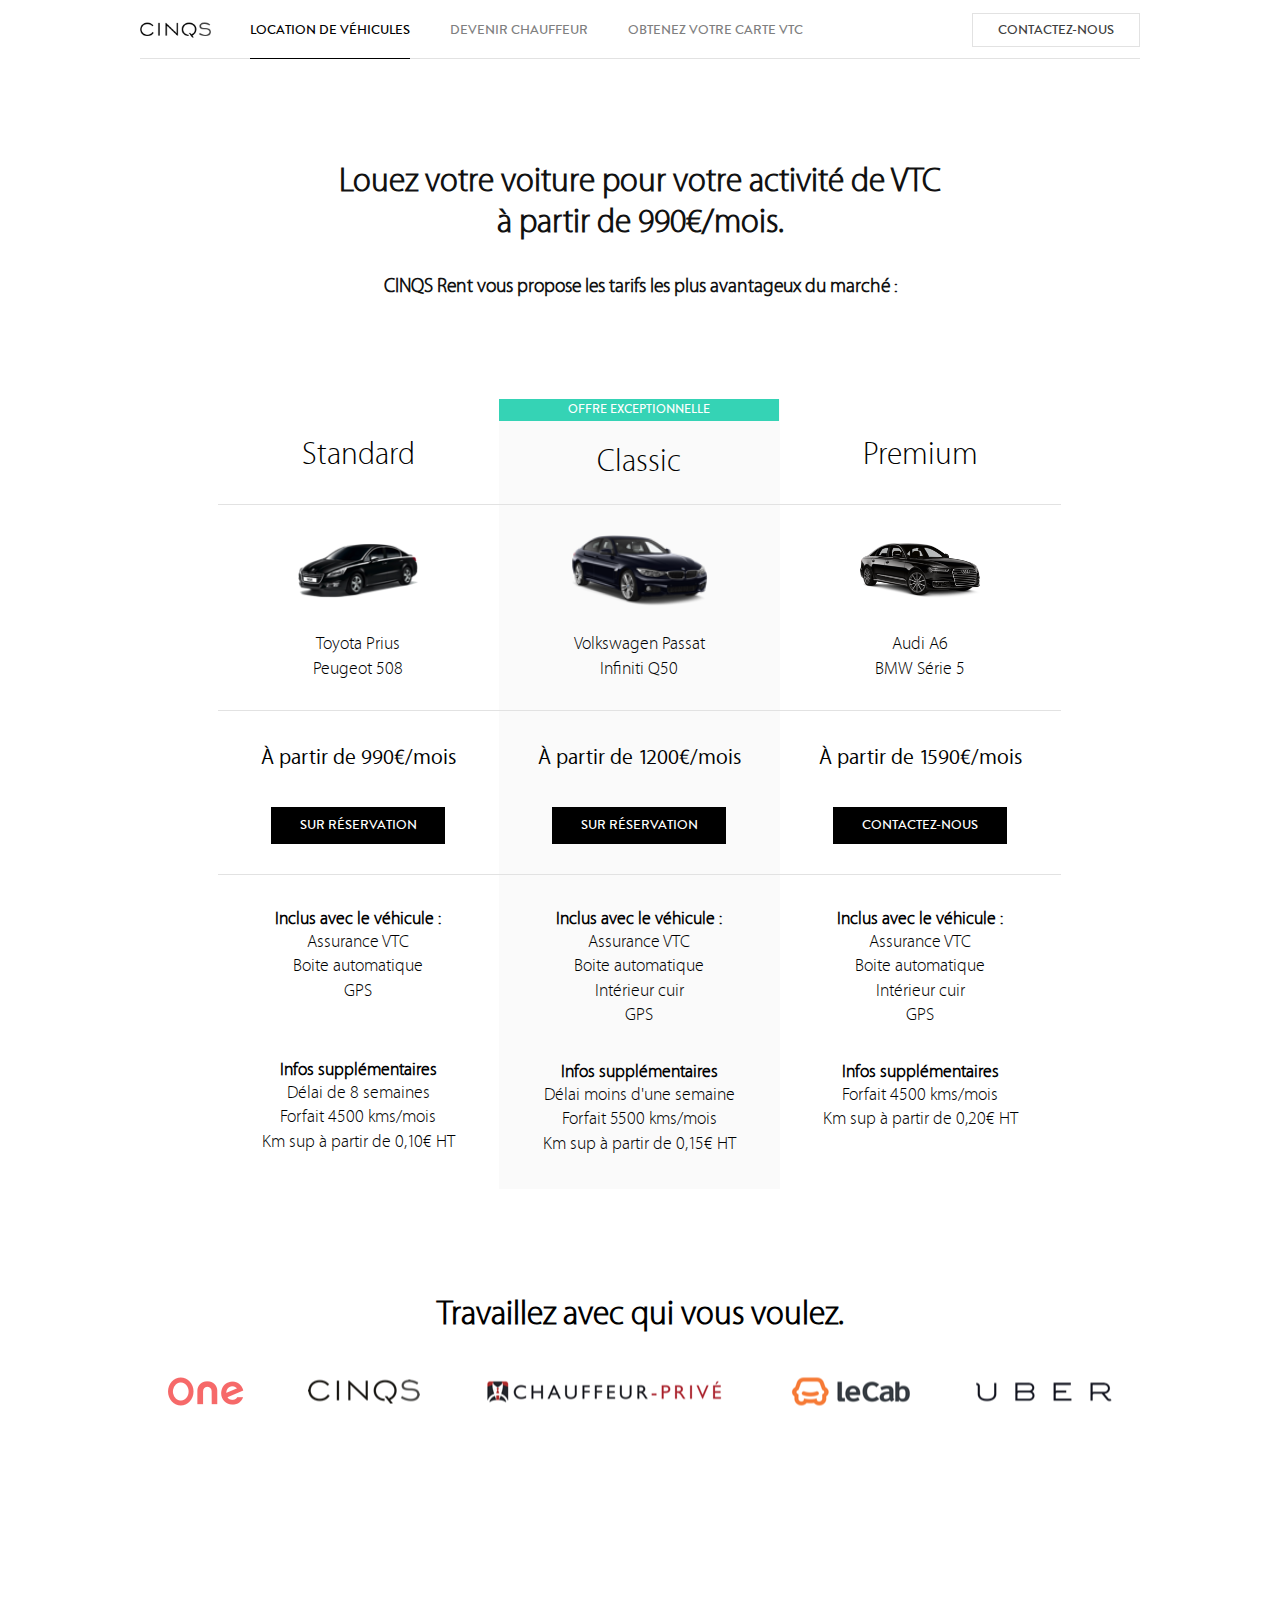
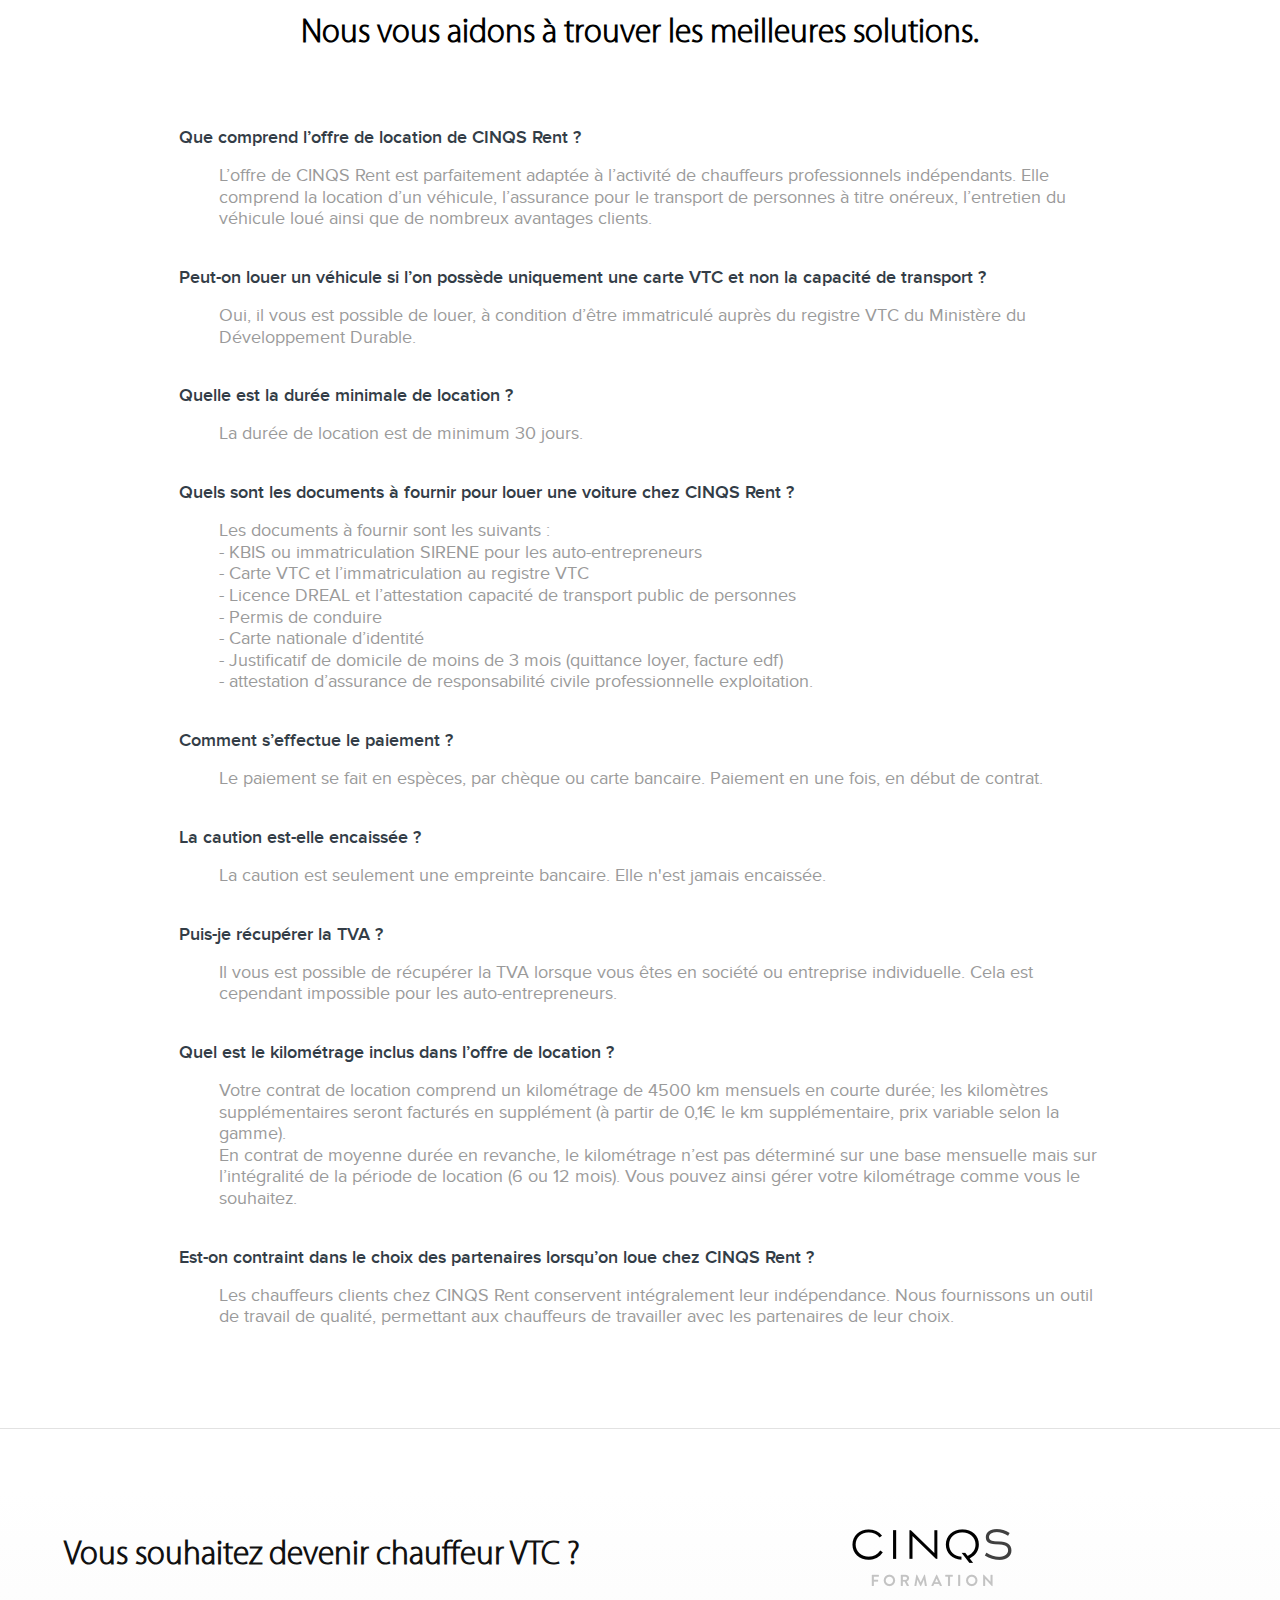
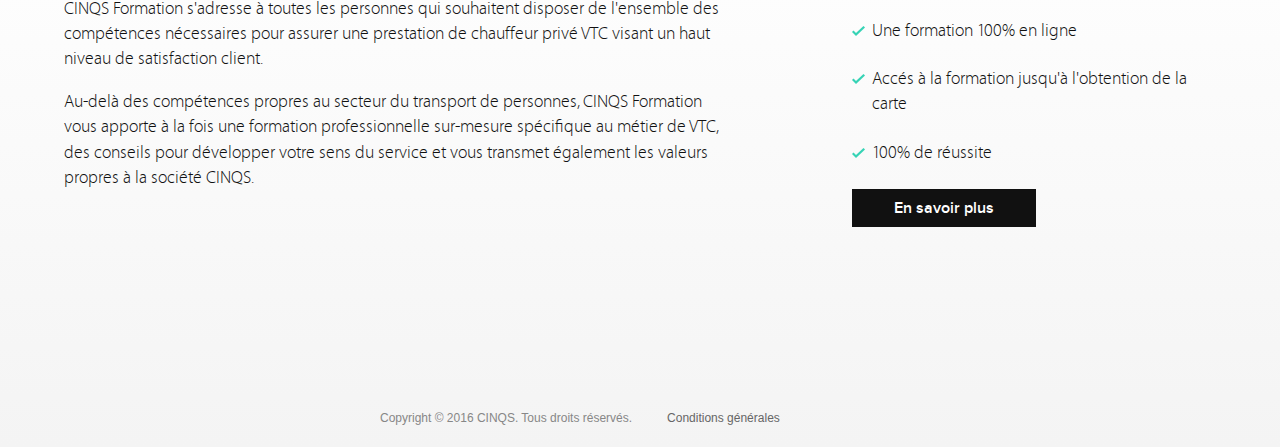
==== index.html @ f8176359 "Edit some texts" ====
<!doctype html>
<!--[if lt IE 7]> <html class="no-js lt-ie10 lt-ie9 lt-ie8 lt-ie7" lang="en"> <![endif]-->
<!--[if IE 7]> <html class="no-js lt-ie10 lt-ie9 lt-ie8" lang="en"> <![endif]-->
<!--[if IE 8]> <html class="no-js lt-ie10 lt-ie9" lang="en"> <![endif]-->
<!--[if IE 9]><html class="no-js lt-ie10" lang="en"><![endif]-->
<!--[if gt IE 8]><!-->
<html class="no-js" lang="en">
<!--<![endif]-->
    <head>
        <meta charset="utf-8">
        <title>CINQS Rent - Location de voitures VTC à Paris</title>
        <meta name="description" content="">
        <link rel="author" href="humans.txt" />
        <meta http-equiv="X-UA-Compatible" content="IE=edge,chrome=1">
        <meta name="viewport" content="user-scalable=no, initial-scale = 1, minimum-scale = 1, maximum-scale = 1, width=device-width">

        <meta name="apple-mobile-web-app-capable" content="yes" />
        <link href="favicon.png" rel="icon" type="image/png" />

        <!-- Place favicon.ico and apple-touch-icon.png in the root directory -->
        <link rel="apple-touch-icon" href="apple-touch-icon.png">

        <!-- Open Graph data -->
        <meta property="og:site_name" content="CINQS Rent">
        <meta property="og:title" content="Louez votre voiture pour votre activité de VTC à partir de 990€/mois." />
        <meta property="og:description" content="CINQS Rent propose une formule aux chauffeurs VTC et leurs partenaires en louant des voitures pour l’activité professionnelle de chauffeurs indépendants." />
        <meta property="og:url" content="http://rent.cinq-s.com" />
        <meta property="og:type" content="website" />
        <meta property="og:image" content="https://storage.googleapis.com/cinqs-storage-email/facebook-rent990.png" />
        <meta property="og:locale" content="fr_FR">

        <meta name="twitter:card" content="summary_large_image">
        <meta name="twitter:site" content="@">
        <meta name="twitter:title" content="">
        <meta name="twitter:description" content="">
        <meta name="twitter:image:src" content="images/share.jpg">

        <!-- <link rel="stylesheet" href="/styles/plugin/selectordie.css"> -->
        <link rel="stylesheet" href="styles/main.css">


        <!--[if lt IE 9]><script src="//html5shim.googlecode.com/svn/trunk/html5.js"></script><![endif]-->

    </head>
    <body class="driver">
        <!--[if lt IE 9]>
        <div id="browsehappy">
            <p>You are using an <strong>outdated</strong> browser. Please <a href="http://browsehappy.com/"><span>upgrade your browser</span></a> to improve your experience.</p>
        </div>
        <![endif]-->

        <!--<section id="orientation">
            <p>This website is optimized for a landscape orientation, please turn your device.</p>
        </section> -->
        <header class="driver-header business-header rent">
            <div class="wrapper">
                <ul class="menu-left">
                    <li>
                        <a href="https://cinq-s.com" class="logo">
                            <img src="images/logo-cinqs.png" alt="">
                        </a>
                        <!-- <div class="dropdown-logo">
                            <div class="dropdown-logo-inner">
                                <div class="bloc valign"></div>
                            </div>
                        </div> -->
                    </li>
                    <li><a href="#" class="active">Location de véhicules</a></li>
                    <li><a href="http://chauffeur.cinq-s.com/">Devenir chauffeur</a></li>
                    <li><a href="http://examen-vtc.online">Obtenez votre carte VTC</a></li>
                </ul>

                <ul class="menu-right">
                    <li><a class="typeform-share btn-menu" href="https://cinqs.typeform.com/to/a3pFJz" data-mode="2" target="_blank">CONTACTEZ-NOUS</a></li>
                </ul>
            </div>
        </header>


        <div class="page-bottom-rent">
            <div class="bottom-top wrapper">
                <div class="content-top">
                    <div class="title">
                        <h1>Louez votre voiture pour votre activité de VTC<br/>à partir de 990€/mois.</h1>
                        <h4>CINQS Rent vous propose les tarifs les plus avantageux du marché : </h4>
                    </div>
                </div>
                <div class="gamme-voiture row">
                    <div class="gamme green">
                        <div class="inner-gamme">
                            <div class="type">
                                <p class="valign">Standard</p>
                            </div>
                            <div class="voiture">
                                <div class="voiture-img">
                                    <img src="images/green.png" alt="" class="valign green">
                                </div>
                                <p>Toyota Prius<br/>Peugeot 508</p>
                            </div>
                            <div class="reservation">
                                <p>À partir de 990€/mois</p>
                                <a class="typeform-share btn-book" href="https://cinqs.typeform.com/to/a3pFJz" data-mode="2" target="_blank">SUR RÉSERVATION</a>
                            </div>
                            <div class="infos">
                                <p>Inclus avec le véhicule :</p>
                                <span>Assurance VTC<br/>
                                Boite automatique<br/>
                                GPS</span>
                                <br/><br/>
                                <p>Infos supplémentaires</p>
                                <span>Délai de 8 semaines<br/>
                                Forfait 4500 kms/mois<br/>
                                Km sup à partir de 0,10€ HT</span>
                            </div>
                        </div>
                    </div>
                    <div class="gamme standard active">
                        <div class="inner-gamme">
                            <div class="type">
                              <a class="typeform-share btn-stock" href="https://cinqs.typeform.com/to/a3pFJz" data-mode="2">Offre exceptionnelle</a>
                              <p class="valign">Classic</p>
                            </div>
                            <div class="voiture">
                                <div class="voiture-img">
                                    <img src="images/standard.png" alt="" class="valign standard">
                                </div>
                                <p>Volkswagen Passat<br/>Infiniti Q50</p>
                            </div>
                            <div class="reservation">
                                <p>À partir de 1200€/mois</p>
                                <a class="typeform-share btn-book" href="https://cinqs.typeform.com/to/a3pFJz" data-mode="2" target="_blank">SUR RÉSERVATION</a>
                            </div>
                            <div class="infos">
                                <p>Inclus avec le véhicule :</p>
                                <span>Assurance VTC<br/>
                                Boite automatique<br/>
                                Intérieur cuir<br/>
                                GPS</span>
                                <p>Infos supplémentaires</p>
                                <span>Délai moins d'une semaine<br/>
                                Forfait 5500 kms/mois<br/>
                                Km sup à partir de 0,15€ HT</span>
                            </div>
                        </div>
                    </div>
                    <div class="gamme premium">
                        <div class="inner-gamme">
                            <div class="type">
                                <p class="valign">Premium</p>
                            </div>
                            <div class="voiture">
                                <div class="voiture-img">
                                    <img src="images/premium.png" alt="" class="valign premium">
                                </div>
                                <p>Audi A6<br/>BMW Série 5</p>
                            </div>
                            <div class="reservation">
                                <p>À partir de 1590€/mois</p>
                                <a class="typeform-share btn-book" href="https://cinqs.typeform.com/to/a3pFJz" data-mode="2" target="_blank">CONTACTEZ-NOUS</a>
                            </div>
                            <div class="infos">
                                <p>Inclus avec le véhicule :</p>
                                <span>Assurance VTC<br/>
                                Boite automatique<br/>
                                Intérieur cuir<br/>
                                GPS</span>
                                <p>Infos supplémentaires</p>
                                <span>Forfait 4500 kms/mois<br/>
                                Km sup à partir de 0,20€ HT</span>
                            </div>
                        </div>
                    </div>
                </div>
            </div>

            <div class="driver-bottom rent">
              <div class="wrapper">
                <h3>Travaillez avec qui vous voulez.</h3>
                <center>
                  <a href="https://one.cinq-s.com" ><img style="margin: 40px 30px 0 30px;" src="images/logo-one.png" alt="" class="valign standard"></a>
                  <a href="https://cinq-s.com" ><img style="margin: 40px 30px 0 30px;" src="images/logo-cinqs-partners.png" alt="" class="valign standard"></a>
                  <a href="http://www.chauffeur-prive.com" ><img style="margin: 40px 30px 0 30px;" src="images/logo-chauffeur-prive.png" alt="" class="valign standard"></a>
                  <a href="https://www.lecab.fr" ><img style="margin: 40px 30px 0 30px;" src="images/logo-lecab.png" alt="" class="valign standard"></a>
                  <a href="https://www.uber.com" ><img style="margin: 40px 30px 0 30px;" src="images/logo-uber.png" alt="" class="valign standard"></a>
                </center>
              </div>
            </div>

            <div class="driver-bottom rent">
                <div class="wrapper">
                    <h3>Nous vous aidons à trouver les meilleures solutions.</h3>

                    <div class="text-wrapper">
                        <p>Que comprend l’offre de location de CINQS Rent ?</p>
                        <span>L’offre de CINQS Rent est parfaitement adaptée à l’activité de chauffeurs professionnels indépendants. Elle comprend la location d’un véhicule, l’assurance pour le transport de personnes à titre onéreux, l’entretien du véhicule loué ainsi que de nombreux avantages clients.</span>
                    </div>

                    <div class="text-wrapper">
                        <p>Peut-on louer un véhicule si l’on possède uniquement une carte VTC et non la capacité de transport ?</p>
                        <span>Oui, il vous est possible de louer, à condition d’être immatriculé auprès du registre VTC du Ministère du Développement Durable.</span>
                    </div>

                    <div class="text-wrapper">
                        <p>Quelle est la durée minimale de location ?</p>
                        <span>La durée de location est de minimum 30 jours.</span>
                    </div>

                    <div class="text-wrapper">
                        <p>Quels sont les documents à fournir pour louer une voiture chez CINQS Rent ?</p>
                        <span>Les documents à fournir sont les suivants :<br/>
                        - KBIS ou immatriculation SIRENE pour les auto-entrepreneurs<br/>
                        - Carte VTC et l’immatriculation au registre VTC<br/>
                        - Licence DREAL et l’attestation capacité de transport public de personnes<br/>
                        - Permis de conduire<br/>
                        - Carte nationale d’identité<br/>
                        - Justificatif de domicile de moins de 3 mois (quittance loyer, facture edf)<br/>
                        - attestation d’assurance de responsabilité civile professionnelle exploitation.</span>
                    </div>

                    <div class="text-wrapper">
                        <p>Comment s’effectue le paiement ?</p>
                        <span>Le paiement se fait en espèces, par chèque ou carte bancaire. Paiement en une fois, en début de contrat.</span>
                    </div>

                    <div class="text-wrapper">
                        <p>La caution est-elle encaissée ?</p>
                        <span>La caution est seulement une empreinte bancaire. Elle n'est jamais encaissée.</span>
                    </div>

                    <div class="text-wrapper">
                        <p>Puis-je récupérer la TVA ?</p>
                        <span>Il vous est possible de récupérer la TVA lorsque vous êtes en société ou entreprise individuelle. Cela est cependant impossible pour les auto-entrepreneurs.</span>
                    </div>

                    <div class="text-wrapper">
                        <p>Quel est le kilométrage inclus dans l’offre de location ?</p>
                        <span>Votre contrat de location comprend un kilométrage de 4500 km mensuels en courte durée; les kilomètres supplémentaires seront facturés en supplément (à partir de 0,1€ le km supplémentaire, prix variable selon la gamme).<br/>
                        En contrat de moyenne durée en revanche, le kilométrage n’est pas déterminé sur une base mensuelle mais sur l’intégralité de la période de location (6 ou 12 mois). Vous pouvez ainsi gérer votre kilométrage comme vous le souhaitez.</span>
                    </div>

                    <div class="text-wrapper">
                        <p>Est-on contraint dans le choix des partenaires lorsqu’on loue chez CINQS Rent ?</p>
                        <span>Les chauffeurs clients chez CINQS Rent conservent intégralement leur indépendance. Nous fournissons un outil de travail de qualité, permettant aux chauffeurs de travailler avec les partenaires de leur choix.</span>
                    </div>

                </div>
            </div>
        </div>

        <footer class="footer-plans">
            <div class="wrapper">
                <div class="row">
                    <div class="inner col-7 col-md-7 col-xs-12">
                        <h3>Vous souhaitez devenir chauffeur VTC ?</h3>
                        <p>CINQS Formation s'adresse à toutes les personnes qui souhaitent disposer de l'ensemble des compétences nécessaires pour assurer une prestation de chauffeur privé VTC visant un haut niveau de satisfaction client.</p>
                        <p>Au-delà des compétences propres au secteur du transport de personnes, CINQS Formation vous apporte à la fois une formation professionnelle sur-mesure spécifique au métier de VTC, des conseils pour développer votre sens du service et vous transmet également les valeurs propres à la société CINQS.</p>
                    </div>
                    <div class="inner col-4 col-md-4 col-xs-12">
                        <img src="images/logo-cinqs-formation.png" alt="">
                        <ul class="aexid">
                            <li><p>Une formation 100% en ligne</p></li>
                            <li><p>Accés à la formation jusqu'à l'obtention de la carte</p></li>
                            <li><p>100% de réussite</p></li>
                        </ul>
                        <a href="http://bit.ly/cqsformation-web" target="_blank" class="btn black-light">En savoir plus</a>
                    </div>
                </div>
            </div>

            <ul class="footer-big">
                <li><span>Copyright © 2016 CINQS. Tous droits réservés.</span></li>
                <li><a href="cgv.html">Conditions générales</a></li>
            </ul>

            <ul class="footer-mobile">
                <li><span>© 2015 CINQS</span></li>
                <li><a href="cgv.html">Conditions générales</a></li>
            </ul>
        </footer>

        <script>(function(){var qs,js,q,s,d=document,gi=d.getElementById,ce=d.createElement,gt=d.getElementsByTagName,id='typef_orm',b='https://s3-eu-west-1.amazonaws.com/share.typeform.com/';if(!gi.call(d,id)){js=ce.call(d,'script');js.id=id;js.src=b+'share.js';q=gt.call(d,'script')[0];q.parentNode.insertBefore(js,q)}id=id+'_';if(!gi.call(d,id)){qs=ce.call(d,'link');qs.rel='stylesheet';qs.id=id;qs.href=b+'share-button.css';s=gt.call(d,'head')[0];s.appendChild(qs,s)}})()</script>

        <script>
            (function(b,o,i,l,e,r){b.GoogleAnalyticsObject=l;b[l]||(b[l]=
            function(){(b[l].q=b[l].q||[]).push(arguments)});b[l].l=+new Date;
            e=o.createElement(i);r=o.getElementsByTagName(i)[0];
            e.src='//www.google-analytics.com/analytics.js';
            r.parentNode.insertBefore(e,r)}(window,document,'script','ga'));
            ga('create','UA-XXXXX-X');ga('send','pageview');
        </script>

        <script src="scripts/bundle.js"></script>

    </body>
</html>
---- styles/main.css ----
@font-face {
  font-family: 'proxima_nova_ltsemibold';
  src: url("../fonts/proxima-nova-semibold-webfont.eot");
  src: url("../fonts/proxima-nova-semibold-webfont.eot?#iefix") format("embedded-opentype"), url("../fonts/proxima-nova-semibold-webfont.woff2") format("woff2"), url("../fonts/proxima-nova-semibold-webfont.woff") format("woff"), url("../fonts/proxima-nova-semibold-webfont.ttf") format("truetype"), url("../fonts/proxima-nova-semibold-webfont.svg#proxima_nova_ltsemibold") format("svg");
  font-weight: normal;
  font-style: normal
}

@font-face {
  font-family: 'proxima_nova_rgregular';
  src: url("../fonts/proxima-nova-regular-webfont.eot");
  src: url("../fonts/proxima-nova-regular-webfont.eot?#iefix") format("embedded-opentype"), url("../fonts/proxima-nova-regular-webfont.woff2") format("woff2"), url("../fonts/proxima-nova-regular-webfont.woff") format("woff"), url("../fonts/proxima-nova-regular-webfont.ttf") format("truetype"), url("../fonts/proxima-nova-regular-webfont.svg#proxima_nova_rgregular") format("svg");
  font-weight: normal;
  font-style: normal
}

@font-face {
  font-family: 'proxima_nova_rgbold';
  src: url("../fonts/proxima-nova-bold-webfont.eot");
  src: url("../fonts/proxima-nova-bold-webfont.eot?#iefix") format("embedded-opentype"), url("../fonts/proxima-nova-bold-webfont.woff2") format("woff2"), url("../fonts/proxima-nova-bold-webfont.woff") format("woff"), url("../fonts/proxima-nova-bold-webfont.ttf") format("truetype"), url("../fonts/proxima-nova-bold-webfont.svg#proxima_nova_rgbold") format("svg");
  font-weight: normal;
  font-style: normal
}

@font-face {
  font-family: 'proxima_nova_ltlight';
  src: url("../fonts/proxima-nova-light-webfont.eot");
  src: url("../fonts/proxima-nova-light-webfont.eot?#iefix") format("embedded-opentype"), url("../fonts/proxima-nova-light-webfont.woff2") format("woff2"), url("../fonts/proxima-nova-light-webfont.woff") format("woff"), url("../fonts/proxima-nova-light-webfont.ttf") format("truetype"), url("../fonts/proxima-nova-light-webfont.svg#proxima_nova_ltlight") format("svg");
  font-weight: normal;
  font-style: normal
}

@font-face {
  font-family: 'brandon_grotesquebold';
  src: url("../fonts/brandon_bld-webfont.eot");
  src: url("../fonts/brandon_bld-webfont.eot?#iefix") format("embedded-opentype"), url("../fonts/brandon_bld-webfont.woff2") format("woff2"), url("../fonts/brandon_bld-webfont.woff") format("woff"), url("../fonts/brandon_bld-webfont.ttf") format("truetype"), url("../fonts/brandon_bld-webfont.svg#brandon_grotesquebold") format("svg");
  font-weight: normal;
  font-style: normal
}

@font-face {
  font-family: 'brandon_grotesquelight';
  src: url("../fonts/brandon_light-webfont.eot");
  src: url("../fonts/brandon_light-webfont.eot?#iefix") format("embedded-opentype"), url("../fonts/brandon_light-webfont.woff2") format("woff2"), url("../fonts/brandon_light-webfont.woff") format("woff"), url("../fonts/brandon_light-webfont.ttf") format("truetype"), url("../fonts/brandon_light-webfont.svg#brandon_grotesquelight") format("svg");
  font-weight: normal;
  font-style: normal
}

@font-face {
  font-family: 'brandon_grotesquemedium';
  src: url("../fonts/brandon_med-webfont.eot");
  src: url("../fonts/brandon_med-webfont.eot?#iefix") format("embedded-opentype"), url("../fonts/brandon_med-webfont.woff2") format("woff2"), url("../fonts/brandon_med-webfont.woff") format("woff"), url("../fonts/brandon_med-webfont.ttf") format("truetype"), url("../fonts/brandon_med-webfont.svg#brandon_grotesquemedium") format("svg");
  font-weight: normal;
  font-style: normal
}

@font-face {
  font-family: 'brandon_grotesque_regularRg';
  src: url("../fonts/brandon_reg-webfont.eot");
  src: url("../fonts/brandon_reg-webfont.eot?#iefix") format("embedded-opentype"), url("../fonts/brandon_reg-webfont.woff2") format("woff2"), url("../fonts/brandon_reg-webfont.woff") format("woff"), url("../fonts/brandon_reg-webfont.ttf") format("truetype"), url("../fonts/brandon_reg-webfont.svg#brandon_grotesque_regularRg") format("svg");
  font-weight: normal;
  font-style: normal
}

@font-face {
  font-family: 'myriad_set_protext';
  src: url("../fonts/myriad-set-pro_text-webfont.eot");
  src: url("../fonts/myriad-set-pro_text-webfont.eot?#iefix") format("embedded-opentype"), url("../fonts/myriad-set-pro_text-webfont.woff2") format("woff2"), url("../fonts/myriad-set-pro_text-webfont.woff") format("woff"), url("../fonts/myriad-set-pro_text-webfont.ttf") format("truetype"), url("../fonts/myriad-set-pro_text-webfont.svg#myriad_set_protext") format("svg");
  font-weight: normal;
  font-style: normal
}

@font-face {
  font-family: 'myriad_set_prothin';
  src: url("../fonts/myriad-set-pro_thin-webfont.eot");
  src: url("../fonts/myriad-set-pro_thin-webfont.eot?#iefix") format("embedded-opentype"), url("../fonts/myriad-set-pro_thin-webfont.woff2") format("woff2"), url("../fonts/myriad-set-pro_thin-webfont.woff") format("woff"), url("../fonts/myriad-set-pro_thin-webfont.ttf") format("truetype"), url("../fonts/myriad-set-pro_thin-webfont.svg#myriad_set_prothin") format("svg");
  font-weight: normal;
  font-style: normal
}

@font-face {
  font-family: 'myriad_set_proultralight';
  src: url("../fonts/myriad-set-pro_ultralight-webfont.eot");
  src: url("../fonts/myriad-set-pro_ultralight-webfont.eot?#iefix") format("embedded-opentype"), url("../fonts/myriad-set-pro_ultralight-webfont.woff2") format("woff2"), url("../fonts/myriad-set-pro_ultralight-webfont.woff") format("woff"), url("../fonts/myriad-set-pro_ultralight-webfont.ttf") format("truetype"), url("../fonts/myriad-set-pro_ultralight-webfont.svg#myriad_set_proultralight") format("svg");
  font-weight: normal;
  font-style: normal
}

.clearfix::after {
  clear: both;
  content: "";
  display: table
}

.pull-right {
  float: right !important
}

.pull-left {
  float: left !important
}

.hide {
  display: none !important
}

.invisible {
  visibility: hidden
}

.text-hide {
  overflow: hidden;
  text-indent: 101%;
  white-space: nowrap
}

.text-center {
  text-align: center
}

.text-right {
  text-align: right
}

.text-left {
  text-align: left
}

.text-justify {
  text-align: justify
}

.valign {
  display: inline-block;
  line-height: normal;
  vertical-align: middle
}

@-webkit-keyframes shake {
  0%, 100% {
    -webkit-transform: translateX(0)
  }
  10%, 30%, 50%, 70%, 90% {
    -webkit-transform: translateX(-10px)
  }
  20%, 40%, 60%, 80% {
    -webkit-transform: translateX(10px)
  }
}

@-moz-keyframes shake {
  0%, 100% {
    -moz-transform: translateX(0)
  }
  10%, 30%, 50%, 70%, 90% {
    -moz-transform: translateX(-10px)
  }
  20%, 40%, 60%, 80% {
    -moz-transform: translateX(10px)
  }
}

@keyframes shake {
  0%, 100% {
    -webkit-transform: translateX(0);
    -moz-transform: translateX(0);
    -ms-transform: translateX(0);
    -o-transform: translateX(0);
    transform: translateX(0)
  }
  10%, 30%, 50%, 70%, 90% {
    -webkit-transform: translateX(-10px);
    -moz-transform: translateX(-10px);
    -ms-transform: translateX(-10px);
    -o-transform: translateX(-10px);
    transform: translateX(-10px)
  }
  20%, 40%, 60%, 80% {
    -webkit-transform: translateX(10px);
    -moz-transform: translateX(10px);
    -ms-transform: translateX(10px);
    -o-transform: translateX(10px);
    transform: translateX(10px)
  }
}

.shake {
  -webkit-animation: shake 0.6s ease;
  -moz-animation: shake 0.6s ease;
  animation: shake 0.6s ease
}

/*! normalize.css v2.1.3 | MIT License | git.io/normalize */
article, aside, details, figcaption, figure, footer, header, hgroup, main, nav, section, summary {
  display: block
}

audio, canvas, video {
  display: inline-block
}

audio:not([controls]) {
  display: none;
  height: 0
}

[hidden], template {
  display: none
}

html {
  font-family: sans-serif;
  -ms-text-size-adjust: 100%;
  -webkit-text-size-adjust: 100%
}

body {
  margin: 0
}

a {
  background: transparent
}

a:focus {
  outline: thin dotted
}

a:active, a:hover {
  outline: 0
}

h1 {
  font-size: 2em;
  margin: 0.67em 0
}

abbr[title] {
  border-bottom: 1px dotted
}

b, strong {
  font-weight: bold
}

dfn {
  font-style: italic
}

hr {
  -moz-box-sizing: content-box;
  box-sizing: content-box;
  height: 0
}

mark {
  background: #ff0;
  color: #000
}

code, kbd, pre, samp {
  font-family: monospace, serif;
  font-size: 1em
}

pre {
  white-space: pre-wrap
}

q {
  quotes: "\201C" "\201D" "\2018" "\2019"
}

small {
  font-size: 80%
}

sub, sup {
  font-size: 75%;
  line-height: 0;
  position: relative;
  vertical-align: baseline
}

sup {
  top: -0.5em
}

sub {
  bottom: -0.25em
}

img {
  border: 0
}

svg:not(:root) {
  overflow: hidden
}

figure {
  margin: 0
}

fieldset {
  border: 1px solid #c0c0c0;
  margin: 0 2px;
  padding: 0.35em 0.625em 0.75em
}

legend {
  border: 0;
  padding: 0
}

button, input, select, textarea {
  font-family: inherit;
  font-size: 100%;
  margin: 0
}

button, input {
  line-height: normal
}

button, select {
  text-transform: none
}

button, html input[type="button"], input[type="reset"], input[type="submit"] {
  -webkit-appearance: button;
  cursor: pointer
}

button[disabled], html input[disabled] {
  cursor: default
}

input[type="checkbox"], input[type="radio"] {
  box-sizing: border-box;
  padding: 0
}

input[type="search"] {
  -webkit-appearance: textfield;
  -moz-box-sizing: content-box;
  -webkit-box-sizing: content-box;
  box-sizing: content-box
}

input[type="search"]::-webkit-search-cancel-button, input[type="search"]::-webkit-search-decoration {
  -webkit-appearance: none
}

button::-moz-focus-inner, input::-moz-focus-inner {
  border: 0;
  padding: 0
}

textarea {
  overflow: auto;
  vertical-align: top
}

table {
  border-collapse: collapse;
  border-spacing: 0
}

* {
  -webkit-box-sizing: border-box;
  -moz-box-sizing: border-box;
  box-sizing: border-box
}

html {
  -webkit-tap-highlight-color: transparent;
  width: 100%
}

body {
  font-family: 'HelveticaNeueLTStd-Md';
  font-size: 14px;
  -webkit-font-smoothing: antialiased;
  -moz-osx-font-smoothing: grayscale;
  -moz-font-feature-settings: "liga", "kern";
  background-color: #fff;
  line-height: 1.6;
  font-weight: 400;
  width: 100%;
  overflow: auto
}

::-moz-selection {
  background: #074276;
  color: #fff
}

.wrapper {
  height: 100%;
  margin: 0 auto;
  position: relative;
  max-width: 1202px;
  width: 90%
}

@media (max-width: 1023px) {
  .wrapper {
    width: 100%
  }
}

.content-form {
  background-color: #fff;
  border: 1px solid #e2e2e2;
  border-radius: 8px;
  height: 100%;
  margin: 50px auto 90px !important
}

@media (max-width: 1023px) {
  .content-form {
    border: none;
    border-top: 1px solid #e2e2e2;
    border-radius: 0;
    margin-top: 0 !important;
    margin-bottom: 0 !important
  }
}

body.interne {
  background-color: #FAFAFA
}

.page-interne {
  margin-top: 50px
}

a {
  text-decoration: none;
  color: #074276;
  position: relative;
  display: inline-block
}

a:focus {
  -moz-outline-style: none;
  outline: none
}

img {
  display: block
}

.img-responsive {
  width: 100%;
  height: auto
}

hr {
  border: none;
  width: 100%;
  height: 1px;
  background: #ddd;
  margin: 20px 0 50px
}

hr.black {
  background-color: #000
}

.disable-hover, .disable-hover * {
  pointer-events: none !important
}

.gap-10 {
  margin-top: 10px !important
}

.gap-20 {
  margin-top: 20px !important
}

.gap-30 {
  margin-top: 30px !important
}

.gap-40 {
  margin-top: 40px !important
}

.gap-60 {
  margin-top: 60px !important
}

.gap-70 {
  margin-top: 70px !important
}

.gap-80 {
  margin-top: 80px !important
}

p, h1, h2, h3, h4, h5, h6, ul, ol, img, form, input, button, address, .alert, .table, .btn {
  margin: 0;
  margin-top: 15px
}

p:first-child, p.no-gap, h1:first-child, h1.no-gap, h2:first-child, h2.no-gap, h3:first-child, h3.no-gap, h4:first-child, h4.no-gap, h5:first-child, h5.no-gap, h6:first-child, h6.no-gap, ul:first-child, ul.no-gap, ol:first-child, ol.no-gap, img:first-child, img.no-gap, form:first-child, form.no-gap, input:first-child, input.no-gap, button:first-child, button.no-gap, address:first-child, address.no-gap, .alert:first-child, .alert.no-gap, .table:first-child, .table.no-gap, .btn:first-child, .btn.no-gap {
  margin-top: 0
}

h1, h2, h3, h4, p, a {
  -ms-word-wrap: break-word;
  word-wrap: break-word
}

p {
  color: #9A9A9A;
  font-family: "proxima_nova_rgregular";
  line-height: 1.6;
  font-size: 14px;
  -webkit-font-smoothing: antialiased;
  -moz-font-smoothing: antialiased;
  font-smoothing: antialiased
}

p strong {
  font-family: "proxima_nova_ltsemibold"
}

p small {
  font-size: 12px
}

p b {
  font-weight: 700
}

p i, p em {
  font-style: italic
}

span {
  color: #9A9A9A;
  line-height: 1.2;
  font-size: 14px;
  -webkit-font-smoothing: antialiased;
  -moz-font-smoothing: antialiased;
  font-smoothing: antialiased
}

h1, .h1 {
  font-family: "proxima_nova_rgbold";
  font-size: 48px;
  line-height: 1.2;
  -webkit-font-smoothing: antialiased;
  -moz-font-smoothing: antialiased;
  font-smoothing: antialiased
}

h2, .h2 {
  font-family: "proxima_nova_rgregular";
  font-size: 30px;
  line-height: 1.2;
  -webkit-font-smoothing: antialiased;
  -moz-font-smoothing: antialiased;
  font-smoothing: antialiased
}

h3, .h3 {
  font-family: "proxima_nova_rgregular";
  font-size: 28px;
  line-height: 1.4;
  -webkit-font-smoothing: antialiased;
  -moz-font-smoothing: antialiased;
  font-smoothing: antialiased
}

h4, .h4 {
  font-family: "proxima_nova_rgregular";
  font-size: 16px;
  line-height: 1.4;
  -webkit-font-smoothing: antialiased;
  -moz-font-smoothing: antialiased;
  font-smoothing: antialiased
}

ul, ol {
  padding-left: 15px
}

ul li, ol li {
  line-height: 1.6;
  color: #000
}

.list-inline {
  padding-left: 0;
  list-style: none
}

.list-inline > li {
  display: inline-block;
  padding: 0 5px
}

.list-inline > li:first-child {
  padding-left: 0
}

.list-unstyled {
  padding: 0;
  list-style-type: none
}

.underline {
  text-decoration: underline
}

.uppercase {
  text-transform: uppercase
}

.capitalize {
  text-transform: capitalize
}

.lowercase {
  text-transform: lowercase
}

address {
  font-style: 400
}

p {
  line-height: 140%
}

.bold {
  font-weight: 700
}

.semibold {
  font-weight: 600 !important
}

.container {
  width: 100%;
  margin: 0 auto;
  max-width: 1100px;
  padding: 0 15px
}

@media (max-width: 1279px) {
  .container {
    padding: 0
  }
}

.container-mini {
  width: 750px;
  margin: 0 auto;
  margin-top: 40px
}

@media (max-width: 1023px) {
  .container-mini {
    width: 100%
  }
}

.container-mini .row {
  margin-top: 20px
}

.container-mini .row:first-child {
  margin-top: 0
}

.row {
  margin-top: 0;
  margin-left: 0;
  margin-right: 0;
  *zoom: 1
}

.row:before, .row:after {
  content: " ";
  display: table
}

.row:after {
  clear: both
}

.row [class*="col-"] {
  float: left;
  padding-left: 0;
  padding-right: 0
}

.row:first-child {
  margin-top: 0
}

.grid-50 .row {
  margin-top: 50px;
  margin-left: -25px;
  margin-right: -25px;
  *zoom: 1
}

.grid-50 .row:before, .grid-50 .row:after {
  content: " ";
  display: table
}

.grid-50 .row:after {
  clear: both
}

.grid-50 .row [class*="col-"] {
  float: left;
  padding-left: 25px;
  padding-right: 25px
}

.grid-50 .row:first-child {
  margin-top: 0
}

.grid-30 .row {
  margin-top: 30px;
  margin-left: -15px;
  margin-right: -15px;
  *zoom: 1
}

.grid-30 .row:before, .grid-30 .row:after {
  content: " ";
  display: table
}

.grid-30 .row:after {
  clear: both
}

.grid-30 .row [class*="col-"] {
  float: left;
  padding-left: 15px;
  padding-right: 15px
}

.grid-30 .row:first-child {
  margin-top: 0
}

.grid-15 .row {
  margin-top: 15px;
  margin-left: -7.5px;
  margin-right: -7.5px;
  *zoom: 1
}

.grid-15 .row:before, .grid-15 .row:after {
  content: " ";
  display: table
}

.grid-15 .row:after {
  clear: both
}

.grid-15 .row [class*="col-"] {
  float: left;
  padding-left: 7.5px;
  padding-right: 7.5px
}

.grid-15 .row:first-child {
  margin-top: 0
}

.grid-6 .row {
  margin-top: 6px;
  margin-left: -3px;
  margin-right: -3px;
  *zoom: 1
}

.grid-6 .row:before, .grid-6 .row:after {
  content: " ";
  display: table
}

.grid-6 .row:after {
  clear: both
}

.grid-6 .row [class*="col-"] {
  float: left;
  padding-left: 3px;
  padding-right: 3px
}

.grid-6 .row:first-child {
  margin-top: 0
}

.grid-0 .row {
  margin-top: 0;
  margin-left: 0;
  margin-right: 0;
  *zoom: 1
}

.grid-0 .row:before, .grid-0 .row:after {
  content: " ";
  display: table
}

.grid-0 .row:after {
  clear: both
}

.grid-0 .row [class*="col-"] {
  float: left;
  padding-left: 0;
  padding-right: 0
}

.grid-0 .row:first-child {
  margin-top: 0
}

.no-gap {
  margin-top: 0 !important
}

.gap {
  margin-top: 30px
}

.col-1 {
  width: 8.33333%
}

@media (max-width: 1023px) {
  .col-md-1 {
    width: 8.33333%
  }

  .col-md-12 {
    margin-top: 25px
  }

  .col-md-12:first-child {
    margin-top: 0
  }
}

@media (max-width: 767px) {
  .col-xs-1 {
    width: 8.33333%
  }

  .col-xs-12 {
    margin-top: 25px
  }

  .col-xs-12:first-child {
    margin-top: 0
  }
}

.col-2 {
  width: 16.66667%
}

@media (max-width: 1023px) {
  .col-md-2 {
    width: 16.66667%
  }

  .col-md-12 {
    margin-top: 25px
  }

  .col-md-12:first-child {
    margin-top: 0
  }
}

@media (max-width: 767px) {
  .col-xs-2 {
    width: 16.66667%
  }

  .col-xs-12 {
    margin-top: 25px
  }

  .col-xs-12:first-child {
    margin-top: 0
  }
}

.col-3 {
  width: 25%
}

@media (max-width: 1023px) {
  .col-md-3 {
    width: 25%
  }

  .col-md-12 {
    margin-top: 25px
  }

  .col-md-12:first-child {
    margin-top: 0
  }
}

@media (max-width: 767px) {
  .col-xs-3 {
    width: 25%
  }

  .col-xs-12 {
    margin-top: 25px
  }

  .col-xs-12:first-child {
    margin-top: 0
  }
}

.col-4 {
  width: 33.33333%
}

@media (max-width: 1023px) {
  .col-md-4 {
    width: 33.33333%
  }

  .col-md-12 {
    margin-top: 25px
  }

  .col-md-12:first-child {
    margin-top: 0
  }
}

@media (max-width: 767px) {
  .col-xs-4 {
    width: 33.33333%
  }

  .col-xs-12 {
    margin-top: 25px
  }

  .col-xs-12:first-child {
    margin-top: 0
  }
}

.col-5 {
  width: 41.66667%
}

@media (max-width: 1023px) {
  .col-md-5 {
    width: 41.66667%
  }

  .col-md-12 {
    margin-top: 25px
  }

  .col-md-12:first-child {
    margin-top: 0
  }
}

@media (max-width: 767px) {
  .col-xs-5 {
    width: 41.66667%
  }

  .col-xs-12 {
    margin-top: 25px
  }

  .col-xs-12:first-child {
    margin-top: 0
  }
}

.col-6 {
  width: 50%
}

@media (max-width: 1023px) {
  .col-md-6 {
    width: 50%
  }

  .col-md-12 {
    margin-top: 25px
  }

  .col-md-12:first-child {
    margin-top: 0
  }
}

@media (max-width: 767px) {
  .col-xs-6 {
    width: 50%
  }

  .col-xs-12 {
    margin-top: 25px
  }

  .col-xs-12:first-child {
    margin-top: 0
  }
}

.col-7 {
  width: 58.33333%
}

@media (max-width: 1023px) {
  .col-md-7 {
    width: 58.33333%
  }

  .col-md-12 {
    margin-top: 25px
  }

  .col-md-12:first-child {
    margin-top: 0
  }
}

@media (max-width: 767px) {
  .col-xs-7 {
    width: 58.33333%
  }

  .col-xs-12 {
    margin-top: 25px
  }

  .col-xs-12:first-child {
    margin-top: 0
  }
}

.col-8 {
  width: 66.66667%
}

@media (max-width: 1023px) {
  .col-md-8 {
    width: 66.66667%
  }

  .col-md-12 {
    margin-top: 25px
  }

  .col-md-12:first-child {
    margin-top: 0
  }
}

@media (max-width: 767px) {
  .col-xs-8 {
    width: 66.66667%
  }

  .col-xs-12 {
    margin-top: 25px
  }

  .col-xs-12:first-child {
    margin-top: 0
  }
}

.col-9 {
  width: 75%
}

@media (max-width: 1023px) {
  .col-md-9 {
    width: 75%
  }

  .col-md-12 {
    margin-top: 25px
  }

  .col-md-12:first-child {
    margin-top: 0
  }
}

@media (max-width: 767px) {
  .col-xs-9 {
    width: 75%
  }

  .col-xs-12 {
    margin-top: 25px
  }

  .col-xs-12:first-child {
    margin-top: 0
  }
}

.col-10 {
  width: 83.33333%
}

@media (max-width: 1023px) {
  .col-md-10 {
    width: 83.33333%
  }

  .col-md-12 {
    margin-top: 25px
  }

  .col-md-12:first-child {
    margin-top: 0
  }
}

@media (max-width: 767px) {
  .col-xs-10 {
    width: 83.33333%
  }

  .col-xs-12 {
    margin-top: 25px
  }

  .col-xs-12:first-child {
    margin-top: 0
  }
}

.col-11 {
  width: 91.66667%
}

@media (max-width: 1023px) {
  .col-md-11 {
    width: 91.66667%
  }

  .col-md-12 {
    margin-top: 25px
  }

  .col-md-12:first-child {
    margin-top: 0
  }
}

@media (max-width: 767px) {
  .col-xs-11 {
    width: 91.66667%
  }

  .col-xs-12 {
    margin-top: 25px
  }

  .col-xs-12:first-child {
    margin-top: 0
  }
}

.col-12 {
  width: 100%
}

@media (max-width: 1023px) {
  .col-md-12 {
    width: 100%
  }

  .col-md-12 {
    margin-top: 25px
  }

  .col-md-12:first-child {
    margin-top: 0
  }
}

@media (max-width: 767px) {
  .col-xs-12 {
    width: 100%
  }

  .col-xs-12 {
    margin-top: 25px
  }

  .col-xs-12:first-child {
    margin-top: 0
  }
}

.col-ten-1 {
  width: 10%
}

@media (max-width: 1023px) {
  .col-ten-md-1 {
    width: 10%
  }
}

@media (max-width: 767px) {
  .col-ten-xs-1 {
    width: 10%
  }

  .col-ten-xs-12:first-child {
    margin-top: 0
  }
}

.col-ten-2 {
  width: 20%
}

@media (max-width: 1023px) {
  .col-ten-md-2 {
    width: 20%
  }
}

@media (max-width: 767px) {
  .col-ten-xs-2 {
    width: 20%
  }

  .col-ten-xs-12:first-child {
    margin-top: 0
  }
}

.col-ten-3 {
  width: 30%
}

@media (max-width: 1023px) {
  .col-ten-md-3 {
    width: 30%
  }
}

@media (max-width: 767px) {
  .col-ten-xs-3 {
    width: 30%
  }

  .col-ten-xs-12:first-child {
    margin-top: 0
  }
}

.col-ten-4 {
  width: 40%
}

@media (max-width: 1023px) {
  .col-ten-md-4 {
    width: 40%
  }
}

@media (max-width: 767px) {
  .col-ten-xs-4 {
    width: 40%
  }

  .col-ten-xs-12:first-child {
    margin-top: 0
  }
}

.col-ten-5 {
  width: 50%
}

@media (max-width: 1023px) {
  .col-ten-md-5 {
    width: 50%
  }
}

@media (max-width: 767px) {
  .col-ten-xs-5 {
    width: 50%
  }

  .col-ten-xs-12:first-child {
    margin-top: 0
  }
}

.col-ten-6 {
  width: 60%
}

@media (max-width: 1023px) {
  .col-ten-md-6 {
    width: 60%
  }
}

@media (max-width: 767px) {
  .col-ten-xs-6 {
    width: 60%
  }

  .col-ten-xs-12:first-child {
    margin-top: 0
  }
}

.col-ten-7 {
  width: 70%
}

@media (max-width: 1023px) {
  .col-ten-md-7 {
    width: 70%
  }
}

@media (max-width: 767px) {
  .col-ten-xs-7 {
    width: 70%
  }

  .col-ten-xs-12:first-child {
    margin-top: 0
  }
}

.col-ten-8 {
  width: 80%
}

@media (max-width: 1023px) {
  .col-ten-md-8 {
    width: 80%
  }
}

@media (max-width: 767px) {
  .col-ten-xs-8 {
    width: 80%
  }

  .col-ten-xs-12:first-child {
    margin-top: 0
  }
}

.col-ten-9 {
  width: 90%
}

@media (max-width: 1023px) {
  .col-ten-md-9 {
    width: 90%
  }
}

@media (max-width: 767px) {
  .col-ten-xs-9 {
    width: 90%
  }

  .col-ten-xs-12:first-child {
    margin-top: 0
  }
}

.col-ten-10 {
  width: 100%
}

@media (max-width: 1023px) {
  .col-ten-md-10 {
    width: 100%
  }
}

@media (max-width: 767px) {
  .col-ten-xs-10 {
    width: 100%
  }

  .col-ten-xs-12:first-child {
    margin-top: 0
  }
}

.col-offset-1 {
  margin-left: 8.33333%
}

@media (max-width: 767px) {
  .col-offset-xs-1 {
    width: 8.33333%
  }
}

.col-offset-2 {
  margin-left: 16.66667%
}

@media (max-width: 767px) {
  .col-offset-xs-2 {
    width: 16.66667%
  }
}

.col-offset-3 {
  margin-left: 25%
}

@media (max-width: 767px) {
  .col-offset-xs-3 {
    width: 25%
  }
}

.col-offset-4 {
  margin-left: 33.33333%
}

@media (max-width: 767px) {
  .col-offset-xs-4 {
    width: 33.33333%
  }
}

.col-offset-5 {
  margin-left: 41.66667%
}

@media (max-width: 767px) {
  .col-offset-xs-5 {
    width: 41.66667%
  }
}

.col-offset-6 {
  margin-left: 50%
}

@media (max-width: 767px) {
  .col-offset-xs-6 {
    width: 50%
  }
}

.col-offset-7 {
  margin-left: 58.33333%
}

@media (max-width: 767px) {
  .col-offset-xs-7 {
    width: 58.33333%
  }
}

.col-offset-8 {
  margin-left: 66.66667%
}

@media (max-width: 767px) {
  .col-offset-xs-8 {
    width: 66.66667%
  }
}

.col-offset-9 {
  margin-left: 75%
}

@media (max-width: 767px) {
  .col-offset-xs-9 {
    width: 75%
  }
}

.col-offset-10 {
  margin-left: 83.33333%
}

@media (max-width: 767px) {
  .col-offset-xs-10 {
    width: 83.33333%
  }
}

.col-offset-11 {
  margin-left: 91.66667%
}

@media (max-width: 767px) {
  .col-offset-xs-11 {
    width: 91.66667%
  }
}

.row-xs-10 {
  margin-top: 10px;
  margin-left: -5px;
  margin-right: -5px;
  *zoom: 1
}

.row-xs-10:before, .row-xs-10:after {
  content: " ";
  display: table
}

.row-xs-10:after {
  clear: both
}

.row-xs-10 [class*="col-"] {
  float: left;
  padding-left: 5px;
  padding-right: 5px
}

.row-xs-10:first-child {
  margin-top: 0
}

.row-xs-10 .col-xs-1 {
  width: 8.33333%
}

.row-xs-10 .col-xs-2 {
  width: 16.66667%
}

.row-xs-10 .col-xs-3 {
  width: 25%
}

.row-xs-10 .col-xs-4 {
  width: 33.33333%
}

.row-xs-10 .col-xs-5 {
  width: 41.66667%
}

.row-xs-10 .col-xs-6 {
  width: 50%
}

.row-xs-10 .col-xs-7 {
  width: 58.33333%
}

.row-xs-10 .col-xs-8 {
  width: 66.66667%
}

.row-xs-10 .col-xs-9 {
  width: 75%
}

.row-xs-10 .col-xs-10 {
  width: 83.33333%
}

.row-xs-10 .col-xs-11 {
  width: 91.66667%
}

.row-xs-10 .col-xs-12 {
  width: 100%
}

.row-xs-10 > [class^="col-"], .row-xs-10 > [class*=" col-"] {
  padding-left: 5px;
  padding-right: 5px
}

.row-xs-10 > .col-xs-12 + .col-xs-12 {
  margin-top: 10px
}

.row-xs-15 {
  margin-top: 15px;
  margin-left: -7.5px;
  margin-right: -7.5px;
  *zoom: 1
}

.row-xs-15:before, .row-xs-15:after {
  content: " ";
  display: table
}

.row-xs-15:after {
  clear: both
}

.row-xs-15 [class*="col-"] {
  float: left;
  padding-left: 7.5px;
  padding-right: 7.5px
}

.row-xs-15:first-child {
  margin-top: 0
}

.row-xs-15 .col-xs-1 {
  width: 8.33333%
}

.row-xs-15 .col-xs-2 {
  width: 16.66667%
}

.row-xs-15 .col-xs-3 {
  width: 25%
}

.row-xs-15 .col-xs-4 {
  width: 33.33333%
}

.row-xs-15 .col-xs-5 {
  width: 41.66667%
}

.row-xs-15 .col-xs-6 {
  width: 50%
}

.row-xs-15 .col-xs-7 {
  width: 58.33333%
}

.row-xs-15 .col-xs-8 {
  width: 66.66667%
}

.row-xs-15 .col-xs-9 {
  width: 75%
}

.row-xs-15 .col-xs-10 {
  width: 83.33333%
}

.row-xs-15 .col-xs-11 {
  width: 91.66667%
}

.row-xs-15 .col-xs-12 {
  width: 100%
}

.row-xs-15 > [class^="col-"], .row-xs-15 > [class*=" col-"] {
  padding-left: 7.5px;
  padding-right: 7.5px
}

.row-xs-15 > .col-xs-12 + .col-xs-12 {
  margin-top: 15px
}

.row-xs-20 {
  margin-top: 20px;
  margin-left: -10px;
  margin-right: -10px;
  *zoom: 1
}

.row-xs-20:before, .row-xs-20:after {
  content: " ";
  display: table
}

.row-xs-20:after {
  clear: both
}

.row-xs-20 [class*="col-"] {
  float: left;
  padding-left: 10px;
  padding-right: 10px
}

.row-xs-20:first-child {
  margin-top: 0
}

.row-xs-20 .col-xs-1 {
  width: 8.33333%
}

.row-xs-20 .col-xs-2 {
  width: 16.66667%
}

.row-xs-20 .col-xs-3 {
  width: 25%
}

.row-xs-20 .col-xs-4 {
  width: 33.33333%
}

.row-xs-20 .col-xs-5 {
  width: 41.66667%
}

.row-xs-20 .col-xs-6 {
  width: 50%
}

.row-xs-20 .col-xs-7 {
  width: 58.33333%
}

.row-xs-20 .col-xs-8 {
  width: 66.66667%
}

.row-xs-20 .col-xs-9 {
  width: 75%
}

.row-xs-20 .col-xs-10 {
  width: 83.33333%
}

.row-xs-20 .col-xs-11 {
  width: 91.66667%
}

.row-xs-20 .col-xs-12 {
  width: 100%
}

.row-xs-20 > [class^="col-"], .row-xs-20 > [class*=" col-"] {
  padding-left: 10px;
  padding-right: 10px
}

.row-xs-20 > .col-xs-12 + .col-xs-12 {
  margin-top: 20px
}

.row-xs-25 {
  margin-top: 25px;
  margin-left: -12.5px;
  margin-right: -12.5px;
  *zoom: 1
}

.row-xs-25:before, .row-xs-25:after {
  content: " ";
  display: table
}

.row-xs-25:after {
  clear: both
}

.row-xs-25 [class*="col-"] {
  float: left;
  padding-left: 12.5px;
  padding-right: 12.5px
}

.row-xs-25:first-child {
  margin-top: 0
}

.row-xs-25 .col-xs-1 {
  width: 8.33333%
}

.row-xs-25 .col-xs-2 {
  width: 16.66667%
}

.row-xs-25 .col-xs-3 {
  width: 25%
}

.row-xs-25 .col-xs-4 {
  width: 33.33333%
}

.row-xs-25 .col-xs-5 {
  width: 41.66667%
}

.row-xs-25 .col-xs-6 {
  width: 50%
}

.row-xs-25 .col-xs-7 {
  width: 58.33333%
}

.row-xs-25 .col-xs-8 {
  width: 66.66667%
}

.row-xs-25 .col-xs-9 {
  width: 75%
}

.row-xs-25 .col-xs-10 {
  width: 83.33333%
}

.row-xs-25 .col-xs-11 {
  width: 91.66667%
}

.row-xs-25 .col-xs-12 {
  width: 100%
}

.row-xs-25 > [class^="col-"], .row-xs-25 > [class*=" col-"] {
  padding-left: 12.5px;
  padding-right: 12.5px
}

.row-xs-25 > .col-xs-12 + .col-xs-12 {
  margin-top: 25px
}

.row-xs-30 {
  margin-top: 30px;
  margin-left: -15px;
  margin-right: -15px;
  *zoom: 1
}

.row-xs-30:before, .row-xs-30:after {
  content: " ";
  display: table
}

.row-xs-30:after {
  clear: both
}

.row-xs-30 [class*="col-"] {
  float: left;
  padding-left: 15px;
  padding-right: 15px
}

.row-xs-30:first-child {
  margin-top: 0
}

.row-xs-30 .col-xs-1 {
  width: 8.33333%
}

.row-xs-30 .col-xs-2 {
  width: 16.66667%
}

.row-xs-30 .col-xs-3 {
  width: 25%
}

.row-xs-30 .col-xs-4 {
  width: 33.33333%
}

.row-xs-30 .col-xs-5 {
  width: 41.66667%
}

.row-xs-30 .col-xs-6 {
  width: 50%
}

.row-xs-30 .col-xs-7 {
  width: 58.33333%
}

.row-xs-30 .col-xs-8 {
  width: 66.66667%
}

.row-xs-30 .col-xs-9 {
  width: 75%
}

.row-xs-30 .col-xs-10 {
  width: 83.33333%
}

.row-xs-30 .col-xs-11 {
  width: 91.66667%
}

.row-xs-30 .col-xs-12 {
  width: 100%
}

.row-xs-30 > [class^="col-"], .row-xs-30 > [class*=" col-"] {
  padding-left: 15px;
  padding-right: 15px
}

.row-xs-30 > .col-xs-12 + .col-xs-12 {
  margin-top: 30px
}

.row-xs-35 {
  margin-top: 35px;
  margin-left: -17.5px;
  margin-right: -17.5px;
  *zoom: 1
}

.row-xs-35:before, .row-xs-35:after {
  content: " ";
  display: table
}

.row-xs-35:after {
  clear: both
}

.row-xs-35 [class*="col-"] {
  float: left;
  padding-left: 17.5px;
  padding-right: 17.5px
}

.row-xs-35:first-child {
  margin-top: 0
}

.row-xs-35 .col-xs-1 {
  width: 8.33333%
}

.row-xs-35 .col-xs-2 {
  width: 16.66667%
}

.row-xs-35 .col-xs-3 {
  width: 25%
}

.row-xs-35 .col-xs-4 {
  width: 33.33333%
}

.row-xs-35 .col-xs-5 {
  width: 41.66667%
}

.row-xs-35 .col-xs-6 {
  width: 50%
}

.row-xs-35 .col-xs-7 {
  width: 58.33333%
}

.row-xs-35 .col-xs-8 {
  width: 66.66667%
}

.row-xs-35 .col-xs-9 {
  width: 75%
}

.row-xs-35 .col-xs-10 {
  width: 83.33333%
}

.row-xs-35 .col-xs-11 {
  width: 91.66667%
}

.row-xs-35 .col-xs-12 {
  width: 100%
}

.row-xs-35 > [class^="col-"], .row-xs-35 > [class*=" col-"] {
  padding-left: 17.5px;
  padding-right: 17.5px
}

.row-xs-35 > .col-xs-12 + .col-xs-12 {
  margin-top: 35px
}

.row-xs-40 {
  margin-top: 40px;
  margin-left: -20px;
  margin-right: -20px;
  *zoom: 1
}

.row-xs-40:before, .row-xs-40:after {
  content: " ";
  display: table
}

.row-xs-40:after {
  clear: both
}

.row-xs-40 [class*="col-"] {
  float: left;
  padding-left: 20px;
  padding-right: 20px
}

.row-xs-40:first-child {
  margin-top: 0
}

.row-xs-40 .col-xs-1 {
  width: 8.33333%
}

.row-xs-40 .col-xs-2 {
  width: 16.66667%
}

.row-xs-40 .col-xs-3 {
  width: 25%
}

.row-xs-40 .col-xs-4 {
  width: 33.33333%
}

.row-xs-40 .col-xs-5 {
  width: 41.66667%
}

.row-xs-40 .col-xs-6 {
  width: 50%
}

.row-xs-40 .col-xs-7 {
  width: 58.33333%
}

.row-xs-40 .col-xs-8 {
  width: 66.66667%
}

.row-xs-40 .col-xs-9 {
  width: 75%
}

.row-xs-40 .col-xs-10 {
  width: 83.33333%
}

.row-xs-40 .col-xs-11 {
  width: 91.66667%
}

.row-xs-40 .col-xs-12 {
  width: 100%
}

.row-xs-40 > [class^="col-"], .row-xs-40 > [class*=" col-"] {
  padding-left: 20px;
  padding-right: 20px
}

.row-xs-40 > .col-xs-12 + .col-xs-12 {
  margin-top: 40px
}

.row-xs-60 {
  margin-top: 60px;
  margin-left: -30px;
  margin-right: -30px;
  *zoom: 1
}

.row-xs-60:before, .row-xs-60:after {
  content: " ";
  display: table
}

.row-xs-60:after {
  clear: both
}

.row-xs-60 [class*="col-"] {
  float: left;
  padding-left: 30px;
  padding-right: 30px
}

.row-xs-60:first-child {
  margin-top: 0
}

.row-xs-60 .col-xs-1 {
  width: 8.33333%
}

.row-xs-60 .col-xs-2 {
  width: 16.66667%
}

.row-xs-60 .col-xs-3 {
  width: 25%
}

.row-xs-60 .col-xs-4 {
  width: 33.33333%
}

.row-xs-60 .col-xs-5 {
  width: 41.66667%
}

.row-xs-60 .col-xs-6 {
  width: 50%
}

.row-xs-60 .col-xs-7 {
  width: 58.33333%
}

.row-xs-60 .col-xs-8 {
  width: 66.66667%
}

.row-xs-60 .col-xs-9 {
  width: 75%
}

.row-xs-60 .col-xs-10 {
  width: 83.33333%
}

.row-xs-60 .col-xs-11 {
  width: 91.66667%
}

.row-xs-60 .col-xs-12 {
  width: 100%
}

.row-xs-60 > [class^="col-"], .row-xs-60 > [class*=" col-"] {
  padding-left: 30px;
  padding-right: 30px
}

.row-xs-60 > .col-xs-12 + .col-xs-12 {
  margin-top: 60px
}

.row-xs-80 {
  margin-top: 80px;
  margin-left: -40px;
  margin-right: -40px;
  *zoom: 1
}

.row-xs-80:before, .row-xs-80:after {
  content: " ";
  display: table
}

.row-xs-80:after {
  clear: both
}

.row-xs-80 [class*="col-"] {
  float: left;
  padding-left: 40px;
  padding-right: 40px
}

.row-xs-80:first-child {
  margin-top: 0
}

.row-xs-80 .col-xs-1 {
  width: 8.33333%
}

.row-xs-80 .col-xs-2 {
  width: 16.66667%
}

.row-xs-80 .col-xs-3 {
  width: 25%
}

.row-xs-80 .col-xs-4 {
  width: 33.33333%
}

.row-xs-80 .col-xs-5 {
  width: 41.66667%
}

.row-xs-80 .col-xs-6 {
  width: 50%
}

.row-xs-80 .col-xs-7 {
  width: 58.33333%
}

.row-xs-80 .col-xs-8 {
  width: 66.66667%
}

.row-xs-80 .col-xs-9 {
  width: 75%
}

.row-xs-80 .col-xs-10 {
  width: 83.33333%
}

.row-xs-80 .col-xs-11 {
  width: 91.66667%
}

.row-xs-80 .col-xs-12 {
  width: 100%
}

.row-xs-80 > [class^="col-"], .row-xs-80 > [class*=" col-"] {
  padding-left: 40px;
  padding-right: 40px
}

.row-xs-80 > .col-xs-12 + .col-xs-12 {
  margin-top: 80px
}

@media (max-width: 768px) {
  .row-sm-10 {
    margin-top: 10px;
    margin-left: -5px;
    margin-right: -5px;
    *zoom: 1
  }

  .row-sm-10:before, .row-sm-10:after {
    content: " ";
    display: table
  }

  .row-sm-10:after {
    clear: both
  }

  .row-sm-10 [class*="col-"] {
    float: left;
    padding-left: 5px;
    padding-right: 5px
  }

  .row-sm-10:first-child {
    margin-top: 0
  }

  .row-sm-10 .col-sm-1 {
    width: 8.33333%
  }

  .row-sm-10 .col-sm-2 {
    width: 16.66667%
  }

  .row-sm-10 .col-sm-3 {
    width: 25%
  }

  .row-sm-10 .col-sm-4 {
    width: 33.33333%
  }

  .row-sm-10 .col-sm-5 {
    width: 41.66667%
  }

  .row-sm-10 .col-sm-6 {
    width: 50%
  }

  .row-sm-10 .col-sm-7 {
    width: 58.33333%
  }

  .row-sm-10 .col-sm-8 {
    width: 66.66667%
  }

  .row-sm-10 .col-sm-9 {
    width: 75%
  }

  .row-sm-10 .col-sm-10 {
    width: 83.33333%
  }

  .row-sm-10 .col-sm-11 {
    width: 91.66667%
  }

  .row-sm-10 .col-sm-12 {
    width: 100%
  }

  .row-sm-10 > [class^="col-"], .row-sm-10 > [class*=" col-"] {
    padding-left: 5px;
    padding-right: 5px
  }

  .row-sm-10 > .col-xs-12 + .col-xs-12 {
    margin-top: 0
  }

  .row-sm-10 > .col-sm-12 + .col-sm-12 {
    margin-top: 10px
  }

  .row-sm-15 {
    margin-top: 15px;
    margin-left: -7.5px;
    margin-right: -7.5px;
    *zoom: 1
  }

  .row-sm-15:before, .row-sm-15:after {
    content: " ";
    display: table
  }

  .row-sm-15:after {
    clear: both
  }

  .row-sm-15 [class*="col-"] {
    float: left;
    padding-left: 7.5px;
    padding-right: 7.5px
  }

  .row-sm-15:first-child {
    margin-top: 0
  }

  .row-sm-15 .col-sm-1 {
    width: 8.33333%
  }

  .row-sm-15 .col-sm-2 {
    width: 16.66667%
  }

  .row-sm-15 .col-sm-3 {
    width: 25%
  }

  .row-sm-15 .col-sm-4 {
    width: 33.33333%
  }

  .row-sm-15 .col-sm-5 {
    width: 41.66667%
  }

  .row-sm-15 .col-sm-6 {
    width: 50%
  }

  .row-sm-15 .col-sm-7 {
    width: 58.33333%
  }

  .row-sm-15 .col-sm-8 {
    width: 66.66667%
  }

  .row-sm-15 .col-sm-9 {
    width: 75%
  }

  .row-sm-15 .col-sm-10 {
    width: 83.33333%
  }

  .row-sm-15 .col-sm-11 {
    width: 91.66667%
  }

  .row-sm-15 .col-sm-12 {
    width: 100%
  }

  .row-sm-15 > [class^="col-"], .row-sm-15 > [class*=" col-"] {
    padding-left: 7.5px;
    padding-right: 7.5px
  }

  .row-sm-15 > .col-xs-12 + .col-xs-12 {
    margin-top: 0
  }

  .row-sm-15 > .col-sm-12 + .col-sm-12 {
    margin-top: 15px
  }

  .row-sm-20 {
    margin-top: 20px;
    margin-left: -10px;
    margin-right: -10px;
    *zoom: 1
  }

  .row-sm-20:before, .row-sm-20:after {
    content: " ";
    display: table
  }

  .row-sm-20:after {
    clear: both
  }

  .row-sm-20 [class*="col-"] {
    float: left;
    padding-left: 10px;
    padding-right: 10px
  }

  .row-sm-20:first-child {
    margin-top: 0
  }

  .row-sm-20 .col-sm-1 {
    width: 8.33333%
  }

  .row-sm-20 .col-sm-2 {
    width: 16.66667%
  }

  .row-sm-20 .col-sm-3 {
    width: 25%
  }

  .row-sm-20 .col-sm-4 {
    width: 33.33333%
  }

  .row-sm-20 .col-sm-5 {
    width: 41.66667%
  }

  .row-sm-20 .col-sm-6 {
    width: 50%
  }

  .row-sm-20 .col-sm-7 {
    width: 58.33333%
  }

  .row-sm-20 .col-sm-8 {
    width: 66.66667%
  }

  .row-sm-20 .col-sm-9 {
    width: 75%
  }

  .row-sm-20 .col-sm-10 {
    width: 83.33333%
  }

  .row-sm-20 .col-sm-11 {
    width: 91.66667%
  }

  .row-sm-20 .col-sm-12 {
    width: 100%
  }

  .row-sm-20 > [class^="col-"], .row-sm-20 > [class*=" col-"] {
    padding-left: 10px;
    padding-right: 10px
  }

  .row-sm-20 > .col-xs-12 + .col-xs-12 {
    margin-top: 0
  }

  .row-sm-20 > .col-sm-12 + .col-sm-12 {
    margin-top: 20px
  }

  .row-sm-25 {
    margin-top: 25px;
    margin-left: -12.5px;
    margin-right: -12.5px;
    *zoom: 1
  }

  .row-sm-25:before, .row-sm-25:after {
    content: " ";
    display: table
  }

  .row-sm-25:after {
    clear: both
  }

  .row-sm-25 [class*="col-"] {
    float: left;
    padding-left: 12.5px;
    padding-right: 12.5px
  }

  .row-sm-25:first-child {
    margin-top: 0
  }

  .row-sm-25 .col-sm-1 {
    width: 8.33333%
  }

  .row-sm-25 .col-sm-2 {
    width: 16.66667%
  }

  .row-sm-25 .col-sm-3 {
    width: 25%
  }

  .row-sm-25 .col-sm-4 {
    width: 33.33333%
  }

  .row-sm-25 .col-sm-5 {
    width: 41.66667%
  }

  .row-sm-25 .col-sm-6 {
    width: 50%
  }

  .row-sm-25 .col-sm-7 {
    width: 58.33333%
  }

  .row-sm-25 .col-sm-8 {
    width: 66.66667%
  }

  .row-sm-25 .col-sm-9 {
    width: 75%
  }

  .row-sm-25 .col-sm-10 {
    width: 83.33333%
  }

  .row-sm-25 .col-sm-11 {
    width: 91.66667%
  }

  .row-sm-25 .col-sm-12 {
    width: 100%
  }

  .row-sm-25 > [class^="col-"], .row-sm-25 > [class*=" col-"] {
    padding-left: 12.5px;
    padding-right: 12.5px
  }

  .row-sm-25 > .col-xs-12 + .col-xs-12 {
    margin-top: 0
  }

  .row-sm-25 > .col-sm-12 + .col-sm-12 {
    margin-top: 25px
  }

  .row-sm-30 {
    margin-top: 30px;
    margin-left: -15px;
    margin-right: -15px;
    *zoom: 1
  }

  .row-sm-30:before, .row-sm-30:after {
    content: " ";
    display: table
  }

  .row-sm-30:after {
    clear: both
  }

  .row-sm-30 [class*="col-"] {
    float: left;
    padding-left: 15px;
    padding-right: 15px
  }

  .row-sm-30:first-child {
    margin-top: 0
  }

  .row-sm-30 .col-sm-1 {
    width: 8.33333%
  }

  .row-sm-30 .col-sm-2 {
    width: 16.66667%
  }

  .row-sm-30 .col-sm-3 {
    width: 25%
  }

  .row-sm-30 .col-sm-4 {
    width: 33.33333%
  }

  .row-sm-30 .col-sm-5 {
    width: 41.66667%
  }

  .row-sm-30 .col-sm-6 {
    width: 50%
  }

  .row-sm-30 .col-sm-7 {
    width: 58.33333%
  }

  .row-sm-30 .col-sm-8 {
    width: 66.66667%
  }

  .row-sm-30 .col-sm-9 {
    width: 75%
  }

  .row-sm-30 .col-sm-10 {
    width: 83.33333%
  }

  .row-sm-30 .col-sm-11 {
    width: 91.66667%
  }

  .row-sm-30 .col-sm-12 {
    width: 100%
  }

  .row-sm-30 > [class^="col-"], .row-sm-30 > [class*=" col-"] {
    padding-left: 15px;
    padding-right: 15px
  }

  .row-sm-30 > .col-xs-12 + .col-xs-12 {
    margin-top: 0
  }

  .row-sm-30 > .col-sm-12 + .col-sm-12 {
    margin-top: 30px
  }

  .row-sm-35 {
    margin-top: 35px;
    margin-left: -17.5px;
    margin-right: -17.5px;
    *zoom: 1
  }

  .row-sm-35:before, .row-sm-35:after {
    content: " ";
    display: table
  }

  .row-sm-35:after {
    clear: both
  }

  .row-sm-35 [class*="col-"] {
    float: left;
    padding-left: 17.5px;
    padding-right: 17.5px
  }

  .row-sm-35:first-child {
    margin-top: 0
  }

  .row-sm-35 .col-sm-1 {
    width: 8.33333%
  }

  .row-sm-35 .col-sm-2 {
    width: 16.66667%
  }

  .row-sm-35 .col-sm-3 {
    width: 25%
  }

  .row-sm-35 .col-sm-4 {
    width: 33.33333%
  }

  .row-sm-35 .col-sm-5 {
    width: 41.66667%
  }

  .row-sm-35 .col-sm-6 {
    width: 50%
  }

  .row-sm-35 .col-sm-7 {
    width: 58.33333%
  }

  .row-sm-35 .col-sm-8 {
    width: 66.66667%
  }

  .row-sm-35 .col-sm-9 {
    width: 75%
  }

  .row-sm-35 .col-sm-10 {
    width: 83.33333%
  }

  .row-sm-35 .col-sm-11 {
    width: 91.66667%
  }

  .row-sm-35 .col-sm-12 {
    width: 100%
  }

  .row-sm-35 > [class^="col-"], .row-sm-35 > [class*=" col-"] {
    padding-left: 17.5px;
    padding-right: 17.5px
  }

  .row-sm-35 > .col-xs-12 + .col-xs-12 {
    margin-top: 0
  }

  .row-sm-35 > .col-sm-12 + .col-sm-12 {
    margin-top: 35px
  }

  .row-sm-40 {
    margin-top: 40px;
    margin-left: -20px;
    margin-right: -20px;
    *zoom: 1
  }

  .row-sm-40:before, .row-sm-40:after {
    content: " ";
    display: table
  }

  .row-sm-40:after {
    clear: both
  }

  .row-sm-40 [class*="col-"] {
    float: left;
    padding-left: 20px;
    padding-right: 20px
  }

  .row-sm-40:first-child {
    margin-top: 0
  }

  .row-sm-40 .col-sm-1 {
    width: 8.33333%
  }

  .row-sm-40 .col-sm-2 {
    width: 16.66667%
  }

  .row-sm-40 .col-sm-3 {
    width: 25%
  }

  .row-sm-40 .col-sm-4 {
    width: 33.33333%
  }

  .row-sm-40 .col-sm-5 {
    width: 41.66667%
  }

  .row-sm-40 .col-sm-6 {
    width: 50%
  }

  .row-sm-40 .col-sm-7 {
    width: 58.33333%
  }

  .row-sm-40 .col-sm-8 {
    width: 66.66667%
  }

  .row-sm-40 .col-sm-9 {
    width: 75%
  }

  .row-sm-40 .col-sm-10 {
    width: 83.33333%
  }

  .row-sm-40 .col-sm-11 {
    width: 91.66667%
  }

  .row-sm-40 .col-sm-12 {
    width: 100%
  }

  .row-sm-40 > [class^="col-"], .row-sm-40 > [class*=" col-"] {
    padding-left: 20px;
    padding-right: 20px
  }

  .row-sm-40 > .col-xs-12 + .col-xs-12 {
    margin-top: 0
  }

  .row-sm-40 > .col-sm-12 + .col-sm-12 {
    margin-top: 40px
  }

  .row-sm-60 {
    margin-top: 60px;
    margin-left: -30px;
    margin-right: -30px;
    *zoom: 1
  }

  .row-sm-60:before, .row-sm-60:after {
    content: " ";
    display: table
  }

  .row-sm-60:after {
    clear: both
  }

  .row-sm-60 [class*="col-"] {
    float: left;
    padding-left: 30px;
    padding-right: 30px
  }

  .row-sm-60:first-child {
    margin-top: 0
  }

  .row-sm-60 .col-sm-1 {
    width: 8.33333%
  }

  .row-sm-60 .col-sm-2 {
    width: 16.66667%
  }

  .row-sm-60 .col-sm-3 {
    width: 25%
  }

  .row-sm-60 .col-sm-4 {
    width: 33.33333%
  }

  .row-sm-60 .col-sm-5 {
    width: 41.66667%
  }

  .row-sm-60 .col-sm-6 {
    width: 50%
  }

  .row-sm-60 .col-sm-7 {
    width: 58.33333%
  }

  .row-sm-60 .col-sm-8 {
    width: 66.66667%
  }

  .row-sm-60 .col-sm-9 {
    width: 75%
  }

  .row-sm-60 .col-sm-10 {
    width: 83.33333%
  }

  .row-sm-60 .col-sm-11 {
    width: 91.66667%
  }

  .row-sm-60 .col-sm-12 {
    width: 100%
  }

  .row-sm-60 > [class^="col-"], .row-sm-60 > [class*=" col-"] {
    padding-left: 30px;
    padding-right: 30px
  }

  .row-sm-60 > .col-xs-12 + .col-xs-12 {
    margin-top: 0
  }

  .row-sm-60 > .col-sm-12 + .col-sm-12 {
    margin-top: 60px
  }

  .row-sm-80 {
    margin-top: 80px;
    margin-left: -40px;
    margin-right: -40px;
    *zoom: 1
  }

  .row-sm-80:before, .row-sm-80:after {
    content: " ";
    display: table
  }

  .row-sm-80:after {
    clear: both
  }

  .row-sm-80 [class*="col-"] {
    float: left;
    padding-left: 40px;
    padding-right: 40px
  }

  .row-sm-80:first-child {
    margin-top: 0
  }

  .row-sm-80 .col-sm-1 {
    width: 8.33333%
  }

  .row-sm-80 .col-sm-2 {
    width: 16.66667%
  }

  .row-sm-80 .col-sm-3 {
    width: 25%
  }

  .row-sm-80 .col-sm-4 {
    width: 33.33333%
  }

  .row-sm-80 .col-sm-5 {
    width: 41.66667%
  }

  .row-sm-80 .col-sm-6 {
    width: 50%
  }

  .row-sm-80 .col-sm-7 {
    width: 58.33333%
  }

  .row-sm-80 .col-sm-8 {
    width: 66.66667%
  }

  .row-sm-80 .col-sm-9 {
    width: 75%
  }

  .row-sm-80 .col-sm-10 {
    width: 83.33333%
  }

  .row-sm-80 .col-sm-11 {
    width: 91.66667%
  }

  .row-sm-80 .col-sm-12 {
    width: 100%
  }

  .row-sm-80 > [class^="col-"], .row-sm-80 > [class*=" col-"] {
    padding-left: 40px;
    padding-right: 40px
  }

  .row-sm-80 > .col-xs-12 + .col-xs-12 {
    margin-top: 0
  }

  .row-sm-80 > .col-sm-12 + .col-sm-12 {
    margin-top: 80px
  }

  .container {
    padding-left: 15px;
    padding-right: 15px
  }

  .table-container {
    padding-left: 40px;
    padding-right: 40px
  }

  .hidden-sm {
    display: none
  }
}

@media (max-width: 1024px) and (min-width: 768px) {
  .row-md-10 {
    margin-top: 10px;
    margin-left: -5px;
    margin-right: -5px;
    *zoom: 1
  }

  .row-md-10:before, .row-md-10:after {
    content: " ";
    display: table
  }

  .row-md-10:after {
    clear: both
  }

  .row-md-10 [class*="col-"] {
    float: left;
    padding-left: 5px;
    padding-right: 5px
  }

  .row-md-10:first-child {
    margin-top: 0
  }

  .row-md-10 .col-md-1 {
    width: 8.33333%
  }

  .row-md-10 .col-md-2 {
    width: 16.66667%
  }

  .row-md-10 .col-md-3 {
    width: 25%
  }

  .row-md-10 .col-md-4 {
    width: 33.33333%
  }

  .row-md-10 .col-md-5 {
    width: 41.66667%
  }

  .row-md-10 .col-md-6 {
    width: 50%
  }

  .row-md-10 .col-md-7 {
    width: 58.33333%
  }

  .row-md-10 .col-md-8 {
    width: 66.66667%
  }

  .row-md-10 .col-md-9 {
    width: 75%
  }

  .row-md-10 .col-md-10 {
    width: 83.33333%
  }

  .row-md-10 .col-md-11 {
    width: 91.66667%
  }

  .row-md-10 .col-md-12 {
    width: 100%
  }

  .row-md-10 > [class^="col-"], .row-md-10 > [class*=" col-"] {
    padding-left: 5px;
    padding-right: 5px
  }

  .row-md-10 > .col-xs-12 + .col-xs-12, .row-md-10 > .col-sm-12 + .col-sm-12 {
    margin-top: 0
  }

  .row-md-10 > .col-md-12 + .col-md-12 {
    margin-top: 10px
  }

  .row-md-15 {
    margin-top: 15px;
    margin-left: -7.5px;
    margin-right: -7.5px;
    *zoom: 1
  }

  .row-md-15:before, .row-md-15:after {
    content: " ";
    display: table
  }

  .row-md-15:after {
    clear: both
  }

  .row-md-15 [class*="col-"] {
    float: left;
    padding-left: 7.5px;
    padding-right: 7.5px
  }

  .row-md-15:first-child {
    margin-top: 0
  }

  .row-md-15 .col-md-1 {
    width: 8.33333%
  }

  .row-md-15 .col-md-2 {
    width: 16.66667%
  }

  .row-md-15 .col-md-3 {
    width: 25%
  }

  .row-md-15 .col-md-4 {
    width: 33.33333%
  }

  .row-md-15 .col-md-5 {
    width: 41.66667%
  }

  .row-md-15 .col-md-6 {
    width: 50%
  }

  .row-md-15 .col-md-7 {
    width: 58.33333%
  }

  .row-md-15 .col-md-8 {
    width: 66.66667%
  }

  .row-md-15 .col-md-9 {
    width: 75%
  }

  .row-md-15 .col-md-10 {
    width: 83.33333%
  }

  .row-md-15 .col-md-11 {
    width: 91.66667%
  }

  .row-md-15 .col-md-12 {
    width: 100%
  }

  .row-md-15 > [class^="col-"], .row-md-15 > [class*=" col-"] {
    padding-left: 7.5px;
    padding-right: 7.5px
  }

  .row-md-15 > .col-xs-12 + .col-xs-12, .row-md-15 > .col-sm-12 + .col-sm-12 {
    margin-top: 0
  }

  .row-md-15 > .col-md-12 + .col-md-12 {
    margin-top: 15px
  }

  .row-md-20 {
    margin-top: 20px;
    margin-left: -10px;
    margin-right: -10px;
    *zoom: 1
  }

  .row-md-20:before, .row-md-20:after {
    content: " ";
    display: table
  }

  .row-md-20:after {
    clear: both
  }

  .row-md-20 [class*="col-"] {
    float: left;
    padding-left: 10px;
    padding-right: 10px
  }

  .row-md-20:first-child {
    margin-top: 0
  }

  .row-md-20 .col-md-1 {
    width: 8.33333%
  }

  .row-md-20 .col-md-2 {
    width: 16.66667%
  }

  .row-md-20 .col-md-3 {
    width: 25%
  }

  .row-md-20 .col-md-4 {
    width: 33.33333%
  }

  .row-md-20 .col-md-5 {
    width: 41.66667%
  }

  .row-md-20 .col-md-6 {
    width: 50%
  }

  .row-md-20 .col-md-7 {
    width: 58.33333%
  }

  .row-md-20 .col-md-8 {
    width: 66.66667%
  }

  .row-md-20 .col-md-9 {
    width: 75%
  }

  .row-md-20 .col-md-10 {
    width: 83.33333%
  }

  .row-md-20 .col-md-11 {
    width: 91.66667%
  }

  .row-md-20 .col-md-12 {
    width: 100%
  }

  .row-md-20 > [class^="col-"], .row-md-20 > [class*=" col-"] {
    padding-left: 10px;
    padding-right: 10px
  }

  .row-md-20 > .col-xs-12 + .col-xs-12, .row-md-20 > .col-sm-12 + .col-sm-12 {
    margin-top: 0
  }

  .row-md-20 > .col-md-12 + .col-md-12 {
    margin-top: 20px
  }

  .row-md-25 {
    margin-top: 25px;
    margin-left: -12.5px;
    margin-right: -12.5px;
    *zoom: 1
  }

  .row-md-25:before, .row-md-25:after {
    content: " ";
    display: table
  }

  .row-md-25:after {
    clear: both
  }

  .row-md-25 [class*="col-"] {
    float: left;
    padding-left: 12.5px;
    padding-right: 12.5px
  }

  .row-md-25:first-child {
    margin-top: 0
  }

  .row-md-25 .col-md-1 {
    width: 8.33333%
  }

  .row-md-25 .col-md-2 {
    width: 16.66667%
  }

  .row-md-25 .col-md-3 {
    width: 25%
  }

  .row-md-25 .col-md-4 {
    width: 33.33333%
  }

  .row-md-25 .col-md-5 {
    width: 41.66667%
  }

  .row-md-25 .col-md-6 {
    width: 50%
  }

  .row-md-25 .col-md-7 {
    width: 58.33333%
  }

  .row-md-25 .col-md-8 {
    width: 66.66667%
  }

  .row-md-25 .col-md-9 {
    width: 75%
  }

  .row-md-25 .col-md-10 {
    width: 83.33333%
  }

  .row-md-25 .col-md-11 {
    width: 91.66667%
  }

  .row-md-25 .col-md-12 {
    width: 100%
  }

  .row-md-25 > [class^="col-"], .row-md-25 > [class*=" col-"] {
    padding-left: 12.5px;
    padding-right: 12.5px
  }

  .row-md-25 > .col-xs-12 + .col-xs-12, .row-md-25 > .col-sm-12 + .col-sm-12 {
    margin-top: 0
  }

  .row-md-25 > .col-md-12 + .col-md-12 {
    margin-top: 25px
  }

  .row-md-30 {
    margin-top: 30px;
    margin-left: -15px;
    margin-right: -15px;
    *zoom: 1
  }

  .row-md-30:before, .row-md-30:after {
    content: " ";
    display: table
  }

  .row-md-30:after {
    clear: both
  }

  .row-md-30 [class*="col-"] {
    float: left;
    padding-left: 15px;
    padding-right: 15px
  }

  .row-md-30:first-child {
    margin-top: 0
  }

  .row-md-30 .col-md-1 {
    width: 8.33333%
  }

  .row-md-30 .col-md-2 {
    width: 16.66667%
  }

  .row-md-30 .col-md-3 {
    width: 25%
  }

  .row-md-30 .col-md-4 {
    width: 33.33333%
  }

  .row-md-30 .col-md-5 {
    width: 41.66667%
  }

  .row-md-30 .col-md-6 {
    width: 50%
  }

  .row-md-30 .col-md-7 {
    width: 58.33333%
  }

  .row-md-30 .col-md-8 {
    width: 66.66667%
  }

  .row-md-30 .col-md-9 {
    width: 75%
  }

  .row-md-30 .col-md-10 {
    width: 83.33333%
  }

  .row-md-30 .col-md-11 {
    width: 91.66667%
  }

  .row-md-30 .col-md-12 {
    width: 100%
  }

  .row-md-30 > [class^="col-"], .row-md-30 > [class*=" col-"] {
    padding-left: 15px;
    padding-right: 15px
  }

  .row-md-30 > .col-xs-12 + .col-xs-12, .row-md-30 > .col-sm-12 + .col-sm-12 {
    margin-top: 0
  }

  .row-md-30 > .col-md-12 + .col-md-12 {
    margin-top: 30px
  }

  .row-md-35 {
    margin-top: 35px;
    margin-left: -17.5px;
    margin-right: -17.5px;
    *zoom: 1
  }

  .row-md-35:before, .row-md-35:after {
    content: " ";
    display: table
  }

  .row-md-35:after {
    clear: both
  }

  .row-md-35 [class*="col-"] {
    float: left;
    padding-left: 17.5px;
    padding-right: 17.5px
  }

  .row-md-35:first-child {
    margin-top: 0
  }

  .row-md-35 .col-md-1 {
    width: 8.33333%
  }

  .row-md-35 .col-md-2 {
    width: 16.66667%
  }

  .row-md-35 .col-md-3 {
    width: 25%
  }

  .row-md-35 .col-md-4 {
    width: 33.33333%
  }

  .row-md-35 .col-md-5 {
    width: 41.66667%
  }

  .row-md-35 .col-md-6 {
    width: 50%
  }

  .row-md-35 .col-md-7 {
    width: 58.33333%
  }

  .row-md-35 .col-md-8 {
    width: 66.66667%
  }

  .row-md-35 .col-md-9 {
    width: 75%
  }

  .row-md-35 .col-md-10 {
    width: 83.33333%
  }

  .row-md-35 .col-md-11 {
    width: 91.66667%
  }

  .row-md-35 .col-md-12 {
    width: 100%
  }

  .row-md-35 > [class^="col-"], .row-md-35 > [class*=" col-"] {
    padding-left: 17.5px;
    padding-right: 17.5px
  }

  .row-md-35 > .col-xs-12 + .col-xs-12, .row-md-35 > .col-sm-12 + .col-sm-12 {
    margin-top: 0
  }

  .row-md-35 > .col-md-12 + .col-md-12 {
    margin-top: 35px
  }

  .row-md-40 {
    margin-top: 40px;
    margin-left: -20px;
    margin-right: -20px;
    *zoom: 1
  }

  .row-md-40:before, .row-md-40:after {
    content: " ";
    display: table
  }

  .row-md-40:after {
    clear: both
  }

  .row-md-40 [class*="col-"] {
    float: left;
    padding-left: 20px;
    padding-right: 20px
  }

  .row-md-40:first-child {
    margin-top: 0
  }

  .row-md-40 .col-md-1 {
    width: 8.33333%
  }

  .row-md-40 .col-md-2 {
    width: 16.66667%
  }

  .row-md-40 .col-md-3 {
    width: 25%
  }

  .row-md-40 .col-md-4 {
    width: 33.33333%
  }

  .row-md-40 .col-md-5 {
    width: 41.66667%
  }

  .row-md-40 .col-md-6 {
    width: 50%
  }

  .row-md-40 .col-md-7 {
    width: 58.33333%
  }

  .row-md-40 .col-md-8 {
    width: 66.66667%
  }

  .row-md-40 .col-md-9 {
    width: 75%
  }

  .row-md-40 .col-md-10 {
    width: 83.33333%
  }

  .row-md-40 .col-md-11 {
    width: 91.66667%
  }

  .row-md-40 .col-md-12 {
    width: 100%
  }

  .row-md-40 > [class^="col-"], .row-md-40 > [class*=" col-"] {
    padding-left: 20px;
    padding-right: 20px
  }

  .row-md-40 > .col-xs-12 + .col-xs-12, .row-md-40 > .col-sm-12 + .col-sm-12 {
    margin-top: 0
  }

  .row-md-40 > .col-md-12 + .col-md-12 {
    margin-top: 40px
  }

  .row-md-60 {
    margin-top: 60px;
    margin-left: -30px;
    margin-right: -30px;
    *zoom: 1
  }

  .row-md-60:before, .row-md-60:after {
    content: " ";
    display: table
  }

  .row-md-60:after {
    clear: both
  }

  .row-md-60 [class*="col-"] {
    float: left;
    padding-left: 30px;
    padding-right: 30px
  }

  .row-md-60:first-child {
    margin-top: 0
  }

  .row-md-60 .col-md-1 {
    width: 8.33333%
  }

  .row-md-60 .col-md-2 {
    width: 16.66667%
  }

  .row-md-60 .col-md-3 {
    width: 25%
  }

  .row-md-60 .col-md-4 {
    width: 33.33333%
  }

  .row-md-60 .col-md-5 {
    width: 41.66667%
  }

  .row-md-60 .col-md-6 {
    width: 50%
  }

  .row-md-60 .col-md-7 {
    width: 58.33333%
  }

  .row-md-60 .col-md-8 {
    width: 66.66667%
  }

  .row-md-60 .col-md-9 {
    width: 75%
  }

  .row-md-60 .col-md-10 {
    width: 83.33333%
  }

  .row-md-60 .col-md-11 {
    width: 91.66667%
  }

  .row-md-60 .col-md-12 {
    width: 100%
  }

  .row-md-60 > [class^="col-"], .row-md-60 > [class*=" col-"] {
    padding-left: 30px;
    padding-right: 30px
  }

  .row-md-60 > .col-xs-12 + .col-xs-12, .row-md-60 > .col-sm-12 + .col-sm-12 {
    margin-top: 0
  }

  .row-md-60 > .col-md-12 + .col-md-12 {
    margin-top: 60px
  }

  .row-md-80 {
    margin-top: 80px;
    margin-left: -40px;
    margin-right: -40px;
    *zoom: 1
  }

  .row-md-80:before, .row-md-80:after {
    content: " ";
    display: table
  }

  .row-md-80:after {
    clear: both
  }

  .row-md-80 [class*="col-"] {
    float: left;
    padding-left: 40px;
    padding-right: 40px
  }

  .row-md-80:first-child {
    margin-top: 0
  }

  .row-md-80 .col-md-1 {
    width: 8.33333%
  }

  .row-md-80 .col-md-2 {
    width: 16.66667%
  }

  .row-md-80 .col-md-3 {
    width: 25%
  }

  .row-md-80 .col-md-4 {
    width: 33.33333%
  }

  .row-md-80 .col-md-5 {
    width: 41.66667%
  }

  .row-md-80 .col-md-6 {
    width: 50%
  }

  .row-md-80 .col-md-7 {
    width: 58.33333%
  }

  .row-md-80 .col-md-8 {
    width: 66.66667%
  }

  .row-md-80 .col-md-9 {
    width: 75%
  }

  .row-md-80 .col-md-10 {
    width: 83.33333%
  }

  .row-md-80 .col-md-11 {
    width: 91.66667%
  }

  .row-md-80 .col-md-12 {
    width: 100%
  }

  .row-md-80 > [class^="col-"], .row-md-80 > [class*=" col-"] {
    padding-left: 40px;
    padding-right: 40px
  }

  .row-md-80 > .col-xs-12 + .col-xs-12, .row-md-80 > .col-sm-12 + .col-sm-12 {
    margin-top: 0
  }

  .row-md-80 > .col-md-12 + .col-md-12 {
    margin-top: 80px
  }

  .container {
    padding-left: 40px;
    padding-right: 40px
  }

  .table-container {
    padding-left: 0;
    padding-right: 0
  }

  .hidden-sm {
    display: block
  }

  .hidden-md {
    display: none
  }
}

@media (min-width: 1024px) {
  .row-lg-10 {
    margin-top: 10px;
    margin-left: -5px;
    margin-right: -5px;
    *zoom: 1
  }

  .row-lg-10:before, .row-lg-10:after {
    content: " ";
    display: table
  }

  .row-lg-10:after {
    clear: both
  }

  .row-lg-10 [class*="col-"] {
    float: left;
    padding-left: 5px;
    padding-right: 5px
  }

  .row-lg-10:first-child {
    margin-top: 0
  }

  .row-lg-10 .col-lg-1 {
    width: 8.33333%
  }

  .row-lg-10 .col-lg-2 {
    width: 16.66667%
  }

  .row-lg-10 .col-lg-3 {
    width: 25%
  }

  .row-lg-10 .col-lg-4 {
    width: 33.33333%
  }

  .row-lg-10 .col-lg-5 {
    width: 41.66667%
  }

  .row-lg-10 .col-lg-6 {
    width: 50%
  }

  .row-lg-10 .col-lg-7 {
    width: 58.33333%
  }

  .row-lg-10 .col-lg-8 {
    width: 66.66667%
  }

  .row-lg-10 .col-lg-9 {
    width: 75%
  }

  .row-lg-10 .col-lg-10 {
    width: 83.33333%
  }

  .row-lg-10 .col-lg-11 {
    width: 91.66667%
  }

  .row-lg-10 .col-lg-12 {
    width: 100%
  }

  .row-lg-10 > [class^="col-"], .row-lg-10 > [class*=" col-"] {
    padding-left: 5px;
    padding-right: 5px
  }

  .row-lg-10 > .col-xs-12 + .col-xs-12, .row-lg-10 > .col-sm-12 + .col-sm-12, .row-lg-10 > .col-lg-12 + .col-lg-12 {
    margin-top: 0
  }

  .row-lg-10 > .col-lg-12 + .col-lg-12 {
    margin-top: 10px
  }

  .row-lg-15 {
    margin-top: 15px;
    margin-left: -7.5px;
    margin-right: -7.5px;
    *zoom: 1
  }

  .row-lg-15:before, .row-lg-15:after {
    content: " ";
    display: table
  }

  .row-lg-15:after {
    clear: both
  }

  .row-lg-15 [class*="col-"] {
    float: left;
    padding-left: 7.5px;
    padding-right: 7.5px
  }

  .row-lg-15:first-child {
    margin-top: 0
  }

  .row-lg-15 .col-lg-1 {
    width: 8.33333%
  }

  .row-lg-15 .col-lg-2 {
    width: 16.66667%
  }

  .row-lg-15 .col-lg-3 {
    width: 25%
  }

  .row-lg-15 .col-lg-4 {
    width: 33.33333%
  }

  .row-lg-15 .col-lg-5 {
    width: 41.66667%
  }

  .row-lg-15 .col-lg-6 {
    width: 50%
  }

  .row-lg-15 .col-lg-7 {
    width: 58.33333%
  }

  .row-lg-15 .col-lg-8 {
    width: 66.66667%
  }

  .row-lg-15 .col-lg-9 {
    width: 75%
  }

  .row-lg-15 .col-lg-10 {
    width: 83.33333%
  }

  .row-lg-15 .col-lg-11 {
    width: 91.66667%
  }

  .row-lg-15 .col-lg-12 {
    width: 100%
  }

  .row-lg-15 > [class^="col-"], .row-lg-15 > [class*=" col-"] {
    padding-left: 7.5px;
    padding-right: 7.5px
  }

  .row-lg-15 > .col-xs-12 + .col-xs-12, .row-lg-15 > .col-sm-12 + .col-sm-12, .row-lg-15 > .col-lg-12 + .col-lg-12 {
    margin-top: 0
  }

  .row-lg-15 > .col-lg-12 + .col-lg-12 {
    margin-top: 15px
  }

  .row-lg-20 {
    margin-top: 20px;
    margin-left: -10px;
    margin-right: -10px;
    *zoom: 1
  }

  .row-lg-20:before, .row-lg-20:after {
    content: " ";
    display: table
  }

  .row-lg-20:after {
    clear: both
  }

  .row-lg-20 [class*="col-"] {
    float: left;
    padding-left: 10px;
    padding-right: 10px
  }

  .row-lg-20:first-child {
    margin-top: 0
  }

  .row-lg-20 .col-lg-1 {
    width: 8.33333%
  }

  .row-lg-20 .col-lg-2 {
    width: 16.66667%
  }

  .row-lg-20 .col-lg-3 {
    width: 25%
  }

  .row-lg-20 .col-lg-4 {
    width: 33.33333%
  }

  .row-lg-20 .col-lg-5 {
    width: 41.66667%
  }

  .row-lg-20 .col-lg-6 {
    width: 50%
  }

  .row-lg-20 .col-lg-7 {
    width: 58.33333%
  }

  .row-lg-20 .col-lg-8 {
    width: 66.66667%
  }

  .row-lg-20 .col-lg-9 {
    width: 75%
  }

  .row-lg-20 .col-lg-10 {
    width: 83.33333%
  }

  .row-lg-20 .col-lg-11 {
    width: 91.66667%
  }

  .row-lg-20 .col-lg-12 {
    width: 100%
  }

  .row-lg-20 > [class^="col-"], .row-lg-20 > [class*=" col-"] {
    padding-left: 10px;
    padding-right: 10px
  }

  .row-lg-20 > .col-xs-12 + .col-xs-12, .row-lg-20 > .col-sm-12 + .col-sm-12, .row-lg-20 > .col-lg-12 + .col-lg-12 {
    margin-top: 0
  }

  .row-lg-20 > .col-lg-12 + .col-lg-12 {
    margin-top: 20px
  }

  .row-lg-25 {
    margin-top: 25px;
    margin-left: -12.5px;
    margin-right: -12.5px;
    *zoom: 1
  }

  .row-lg-25:before, .row-lg-25:after {
    content: " ";
    display: table
  }

  .row-lg-25:after {
    clear: both
  }

  .row-lg-25 [class*="col-"] {
    float: left;
    padding-left: 12.5px;
    padding-right: 12.5px
  }

  .row-lg-25:first-child {
    margin-top: 0
  }

  .row-lg-25 .col-lg-1 {
    width: 8.33333%
  }

  .row-lg-25 .col-lg-2 {
    width: 16.66667%
  }

  .row-lg-25 .col-lg-3 {
    width: 25%
  }

  .row-lg-25 .col-lg-4 {
    width: 33.33333%
  }

  .row-lg-25 .col-lg-5 {
    width: 41.66667%
  }

  .row-lg-25 .col-lg-6 {
    width: 50%
  }

  .row-lg-25 .col-lg-7 {
    width: 58.33333%
  }

  .row-lg-25 .col-lg-8 {
    width: 66.66667%
  }

  .row-lg-25 .col-lg-9 {
    width: 75%
  }

  .row-lg-25 .col-lg-10 {
    width: 83.33333%
  }

  .row-lg-25 .col-lg-11 {
    width: 91.66667%
  }

  .row-lg-25 .col-lg-12 {
    width: 100%
  }

  .row-lg-25 > [class^="col-"], .row-lg-25 > [class*=" col-"] {
    padding-left: 12.5px;
    padding-right: 12.5px
  }

  .row-lg-25 > .col-xs-12 + .col-xs-12, .row-lg-25 > .col-sm-12 + .col-sm-12, .row-lg-25 > .col-lg-12 + .col-lg-12 {
    margin-top: 0
  }

  .row-lg-25 > .col-lg-12 + .col-lg-12 {
    margin-top: 25px
  }

  .row-lg-30 {
    margin-top: 30px;
    margin-left: -15px;
    margin-right: -15px;
    *zoom: 1
  }

  .row-lg-30:before, .row-lg-30:after {
    content: " ";
    display: table
  }

  .row-lg-30:after {
    clear: both
  }

  .row-lg-30 [class*="col-"] {
    float: left;
    padding-left: 15px;
    padding-right: 15px
  }

  .row-lg-30:first-child {
    margin-top: 0
  }

  .row-lg-30 .col-lg-1 {
    width: 8.33333%
  }

  .row-lg-30 .col-lg-2 {
    width: 16.66667%
  }

  .row-lg-30 .col-lg-3 {
    width: 25%
  }

  .row-lg-30 .col-lg-4 {
    width: 33.33333%
  }

  .row-lg-30 .col-lg-5 {
    width: 41.66667%
  }

  .row-lg-30 .col-lg-6 {
    width: 50%
  }

  .row-lg-30 .col-lg-7 {
    width: 58.33333%
  }

  .row-lg-30 .col-lg-8 {
    width: 66.66667%
  }

  .row-lg-30 .col-lg-9 {
    width: 75%
  }

  .row-lg-30 .col-lg-10 {
    width: 83.33333%
  }

  .row-lg-30 .col-lg-11 {
    width: 91.66667%
  }

  .row-lg-30 .col-lg-12 {
    width: 100%
  }

  .row-lg-30 > [class^="col-"], .row-lg-30 > [class*=" col-"] {
    padding-left: 15px;
    padding-right: 15px
  }

  .row-lg-30 > .col-xs-12 + .col-xs-12, .row-lg-30 > .col-sm-12 + .col-sm-12, .row-lg-30 > .col-lg-12 + .col-lg-12 {
    margin-top: 0
  }

  .row-lg-30 > .col-lg-12 + .col-lg-12 {
    margin-top: 30px
  }

  .row-lg-35 {
    margin-top: 35px;
    margin-left: -17.5px;
    margin-right: -17.5px;
    *zoom: 1
  }

  .row-lg-35:before, .row-lg-35:after {
    content: " ";
    display: table
  }

  .row-lg-35:after {
    clear: both
  }

  .row-lg-35 [class*="col-"] {
    float: left;
    padding-left: 17.5px;
    padding-right: 17.5px
  }

  .row-lg-35:first-child {
    margin-top: 0
  }

  .row-lg-35 .col-lg-1 {
    width: 8.33333%
  }

  .row-lg-35 .col-lg-2 {
    width: 16.66667%
  }

  .row-lg-35 .col-lg-3 {
    width: 25%
  }

  .row-lg-35 .col-lg-4 {
    width: 33.33333%
  }

  .row-lg-35 .col-lg-5 {
    width: 41.66667%
  }

  .row-lg-35 .col-lg-6 {
    width: 50%
  }

  .row-lg-35 .col-lg-7 {
    width: 58.33333%
  }

  .row-lg-35 .col-lg-8 {
    width: 66.66667%
  }

  .row-lg-35 .col-lg-9 {
    width: 75%
  }

  .row-lg-35 .col-lg-10 {
    width: 83.33333%
  }

  .row-lg-35 .col-lg-11 {
    width: 91.66667%
  }

  .row-lg-35 .col-lg-12 {
    width: 100%
  }

  .row-lg-35 > [class^="col-"], .row-lg-35 > [class*=" col-"] {
    padding-left: 17.5px;
    padding-right: 17.5px
  }

  .row-lg-35 > .col-xs-12 + .col-xs-12, .row-lg-35 > .col-sm-12 + .col-sm-12, .row-lg-35 > .col-lg-12 + .col-lg-12 {
    margin-top: 0
  }

  .row-lg-35 > .col-lg-12 + .col-lg-12 {
    margin-top: 35px
  }

  .row-lg-40 {
    margin-top: 40px;
    margin-left: -20px;
    margin-right: -20px;
    *zoom: 1
  }

  .row-lg-40:before, .row-lg-40:after {
    content: " ";
    display: table
  }

  .row-lg-40:after {
    clear: both
  }

  .row-lg-40 [class*="col-"] {
    float: left;
    padding-left: 20px;
    padding-right: 20px
  }

  .row-lg-40:first-child {
    margin-top: 0
  }

  .row-lg-40 .col-lg-1 {
    width: 8.33333%
  }

  .row-lg-40 .col-lg-2 {
    width: 16.66667%
  }

  .row-lg-40 .col-lg-3 {
    width: 25%
  }

  .row-lg-40 .col-lg-4 {
    width: 33.33333%
  }

  .row-lg-40 .col-lg-5 {
    width: 41.66667%
  }

  .row-lg-40 .col-lg-6 {
    width: 50%
  }

  .row-lg-40 .col-lg-7 {
    width: 58.33333%
  }

  .row-lg-40 .col-lg-8 {
    width: 66.66667%
  }

  .row-lg-40 .col-lg-9 {
    width: 75%
  }

  .row-lg-40 .col-lg-10 {
    width: 83.33333%
  }

  .row-lg-40 .col-lg-11 {
    width: 91.66667%
  }

  .row-lg-40 .col-lg-12 {
    width: 100%
  }

  .row-lg-40 > [class^="col-"], .row-lg-40 > [class*=" col-"] {
    padding-left: 20px;
    padding-right: 20px
  }

  .row-lg-40 > .col-xs-12 + .col-xs-12, .row-lg-40 > .col-sm-12 + .col-sm-12, .row-lg-40 > .col-lg-12 + .col-lg-12 {
    margin-top: 0
  }

  .row-lg-40 > .col-lg-12 + .col-lg-12 {
    margin-top: 40px
  }

  .row-lg-60 {
    margin-top: 60px;
    margin-left: -30px;
    margin-right: -30px;
    *zoom: 1
  }

  .row-lg-60:before, .row-lg-60:after {
    content: " ";
    display: table
  }

  .row-lg-60:after {
    clear: both
  }

  .row-lg-60 [class*="col-"] {
    float: left;
    padding-left: 30px;
    padding-right: 30px
  }

  .row-lg-60:first-child {
    margin-top: 0
  }

  .row-lg-60 .col-lg-1 {
    width: 8.33333%
  }

  .row-lg-60 .col-lg-2 {
    width: 16.66667%
  }

  .row-lg-60 .col-lg-3 {
    width: 25%
  }

  .row-lg-60 .col-lg-4 {
    width: 33.33333%
  }

  .row-lg-60 .col-lg-5 {
    width: 41.66667%
  }

  .row-lg-60 .col-lg-6 {
    width: 50%
  }

  .row-lg-60 .col-lg-7 {
    width: 58.33333%
  }

  .row-lg-60 .col-lg-8 {
    width: 66.66667%
  }

  .row-lg-60 .col-lg-9 {
    width: 75%
  }

  .row-lg-60 .col-lg-10 {
    width: 83.33333%
  }

  .row-lg-60 .col-lg-11 {
    width: 91.66667%
  }

  .row-lg-60 .col-lg-12 {
    width: 100%
  }

  .row-lg-60 > [class^="col-"], .row-lg-60 > [class*=" col-"] {
    padding-left: 30px;
    padding-right: 30px
  }

  .row-lg-60 > .col-xs-12 + .col-xs-12, .row-lg-60 > .col-sm-12 + .col-sm-12, .row-lg-60 > .col-lg-12 + .col-lg-12 {
    margin-top: 0
  }

  .row-lg-60 > .col-lg-12 + .col-lg-12 {
    margin-top: 60px
  }

  .row-lg-80 {
    margin-top: 80px;
    margin-left: -40px;
    margin-right: -40px;
    *zoom: 1
  }

  .row-lg-80:before, .row-lg-80:after {
    content: " ";
    display: table
  }

  .row-lg-80:after {
    clear: both
  }

  .row-lg-80 [class*="col-"] {
    float: left;
    padding-left: 40px;
    padding-right: 40px
  }

  .row-lg-80:first-child {
    margin-top: 0
  }

  .row-lg-80 .col-lg-1 {
    width: 8.33333%
  }

  .row-lg-80 .col-lg-2 {
    width: 16.66667%
  }

  .row-lg-80 .col-lg-3 {
    width: 25%
  }

  .row-lg-80 .col-lg-4 {
    width: 33.33333%
  }

  .row-lg-80 .col-lg-5 {
    width: 41.66667%
  }

  .row-lg-80 .col-lg-6 {
    width: 50%
  }

  .row-lg-80 .col-lg-7 {
    width: 58.33333%
  }

  .row-lg-80 .col-lg-8 {
    width: 66.66667%
  }

  .row-lg-80 .col-lg-9 {
    width: 75%
  }

  .row-lg-80 .col-lg-10 {
    width: 83.33333%
  }

  .row-lg-80 .col-lg-11 {
    width: 91.66667%
  }

  .row-lg-80 .col-lg-12 {
    width: 100%
  }

  .row-lg-80 > [class^="col-"], .row-lg-80 > [class*=" col-"] {
    padding-left: 40px;
    padding-right: 40px
  }

  .row-lg-80 > .col-xs-12 + .col-xs-12, .row-lg-80 > .col-sm-12 + .col-sm-12, .row-lg-80 > .col-lg-12 + .col-lg-12 {
    margin-top: 0
  }

  .row-lg-80 > .col-lg-12 + .col-lg-12 {
    margin-top: 80px
  }

  .container {
    padding-left: 40px;
    padding-right: 40px
  }

  .hidden-sm {
    display: block
  }

  .hidden-md {
    display: block
  }

  .hidden-lg {
    display: none
  }
}

.grid-16 > [class^="row-xs"] > .col-xs-1, .grid-16 > [class*=" row-xs"] > .col-xs-1 {
  width: 6.25%
}

.grid-16 > [class^="row-xs"] > .col-xs-2, .grid-16 > [class*=" row-xs"] > .col-xs-2 {
  width: 12.5%
}

.grid-16 > [class^="row-xs"] > .col-xs-3, .grid-16 > [class*=" row-xs"] > .col-xs-3 {
  width: 18.75%
}

.grid-16 > [class^="row-xs"] > .col-xs-4, .grid-16 > [class*=" row-xs"] > .col-xs-4 {
  width: 25%
}

.grid-16 > [class^="row-xs"] > .col-xs-5, .grid-16 > [class*=" row-xs"] > .col-xs-5 {
  width: 31.25%
}

.grid-16 > [class^="row-xs"] > .col-xs-6, .grid-16 > [class*=" row-xs"] > .col-xs-6 {
  width: 37.5%
}

.grid-16 > [class^="row-xs"] > .col-xs-7, .grid-16 > [class*=" row-xs"] > .col-xs-7 {
  width: 43.75%
}

.grid-16 > [class^="row-xs"] > .col-xs-8, .grid-16 > [class*=" row-xs"] > .col-xs-8 {
  width: 50%
}

.grid-16 > [class^="row-xs"] > .col-xs-9, .grid-16 > [class*=" row-xs"] > .col-xs-9 {
  width: 56.25%
}

.grid-16 > [class^="row-xs"] > .col-xs-10, .grid-16 > [class*=" row-xs"] > .col-xs-10 {
  width: 62.5%
}

.grid-16 > [class^="row-xs"] > .col-xs-11, .grid-16 > [class*=" row-xs"] > .col-xs-11 {
  width: 68.75%
}

.grid-16 > [class^="row-xs"] > .col-xs-12, .grid-16 > [class*=" row-xs"] > .col-xs-12 {
  width: 75%
}

.grid-16 > [class^="row-xs"] > .col-xs-13, .grid-16 > [class*=" row-xs"] > .col-xs-13 {
  width: 81.25%
}

.grid-16 > [class^="row-xs"] > .col-xs-14, .grid-16 > [class*=" row-xs"] > .col-xs-14 {
  width: 87.5%
}

.grid-16 > [class^="row-xs"] > .col-xs-15, .grid-16 > [class*=" row-xs"] > .col-xs-15 {
  width: 93.75%
}

.grid-16 > [class^="row-xs"] > .col-xs-16, .grid-16 > [class*=" row-xs"] > .col-xs-16 {
  width: 100%
}

@media (min-width: 767px) {
  .grid-16 > [class^="row-sm"] > .col-sm-1, .grid-16 > [class*=" row-sm"] > .col-sm-1 {
    width: 6.25%
  }

  .grid-16 > [class^="row-sm"] > .col-sm-2, .grid-16 > [class*=" row-sm"] > .col-sm-2 {
    width: 12.5%
  }

  .grid-16 > [class^="row-sm"] > .col-sm-3, .grid-16 > [class*=" row-sm"] > .col-sm-3 {
    width: 18.75%
  }

  .grid-16 > [class^="row-sm"] > .col-sm-4, .grid-16 > [class*=" row-sm"] > .col-sm-4 {
    width: 25%
  }

  .grid-16 > [class^="row-sm"] > .col-sm-5, .grid-16 > [class*=" row-sm"] > .col-sm-5 {
    width: 31.25%
  }

  .grid-16 > [class^="row-sm"] > .col-sm-6, .grid-16 > [class*=" row-sm"] > .col-sm-6 {
    width: 37.5%
  }

  .grid-16 > [class^="row-sm"] > .col-sm-7, .grid-16 > [class*=" row-sm"] > .col-sm-7 {
    width: 43.75%
  }

  .grid-16 > [class^="row-sm"] > .col-sm-8, .grid-16 > [class*=" row-sm"] > .col-sm-8 {
    width: 50%
  }

  .grid-16 > [class^="row-sm"] > .col-sm-9, .grid-16 > [class*=" row-sm"] > .col-sm-9 {
    width: 56.25%
  }

  .grid-16 > [class^="row-sm"] > .col-sm-10, .grid-16 > [class*=" row-sm"] > .col-sm-10 {
    width: 62.5%
  }

  .grid-16 > [class^="row-sm"] > .col-sm-11, .grid-16 > [class*=" row-sm"] > .col-sm-11 {
    width: 68.75%
  }

  .grid-16 > [class^="row-sm"] > .col-sm-12, .grid-16 > [class*=" row-sm"] > .col-sm-12 {
    width: 75%
  }

  .grid-16 > [class^="row-sm"] > .col-sm-13, .grid-16 > [class*=" row-sm"] > .col-sm-13 {
    width: 81.25%
  }

  .grid-16 > [class^="row-sm"] > .col-sm-14, .grid-16 > [class*=" row-sm"] > .col-sm-14 {
    width: 87.5%
  }

  .grid-16 > [class^="row-sm"] > .col-sm-15, .grid-16 > [class*=" row-sm"] > .col-sm-15 {
    width: 93.75%
  }

  .grid-16 > [class^="row-sm"] > .col-sm-16, .grid-16 > [class*=" row-sm"] > .col-sm-16 {
    width: 100%
  }
}

@media (min-width: 1023px) {
  .grid-16 > [class^="row-md"] > .col-md-1, .grid-16 > [class*=" row-md"] > .col-md-1 {
    width: 6.25%
  }

  .grid-16 > [class^="row-md"] > .col-md-2, .grid-16 > [class*=" row-md"] > .col-md-2 {
    width: 12.5%
  }

  .grid-16 > [class^="row-md"] > .col-md-3, .grid-16 > [class*=" row-md"] > .col-md-3 {
    width: 18.75%
  }

  .grid-16 > [class^="row-md"] > .col-md-4, .grid-16 > [class*=" row-md"] > .col-md-4 {
    width: 25%
  }

  .grid-16 > [class^="row-md"] > .col-md-5, .grid-16 > [class*=" row-md"] > .col-md-5 {
    width: 31.25%
  }

  .grid-16 > [class^="row-md"] > .col-md-6, .grid-16 > [class*=" row-md"] > .col-md-6 {
    width: 37.5%
  }

  .grid-16 > [class^="row-md"] > .col-md-7, .grid-16 > [class*=" row-md"] > .col-md-7 {
    width: 43.75%
  }

  .grid-16 > [class^="row-md"] > .col-md-8, .grid-16 > [class*=" row-md"] > .col-md-8 {
    width: 50%
  }

  .grid-16 > [class^="row-md"] > .col-md-9, .grid-16 > [class*=" row-md"] > .col-md-9 {
    width: 56.25%
  }

  .grid-16 > [class^="row-md"] > .col-md-10, .grid-16 > [class*=" row-md"] > .col-md-10 {
    width: 62.5%
  }

  .grid-16 > [class^="row-md"] > .col-md-11, .grid-16 > [class*=" row-md"] > .col-md-11 {
    width: 68.75%
  }

  .grid-16 > [class^="row-md"] > .col-md-12, .grid-16 > [class*=" row-md"] > .col-md-12 {
    width: 75%
  }

  .grid-16 > [class^="row-md"] > .col-md-13, .grid-16 > [class*=" row-md"] > .col-md-13 {
    width: 81.25%
  }

  .grid-16 > [class^="row-md"] > .col-md-14, .grid-16 > [class*=" row-md"] > .col-md-14 {
    width: 87.5%
  }

  .grid-16 > [class^="row-md"] > .col-md-15, .grid-16 > [class*=" row-md"] > .col-md-15 {
    width: 93.75%
  }

  .grid-16 > [class^="row-md"] > .col-md-16, .grid-16 > [class*=" row-md"] > .col-md-16 {
    width: 100%
  }
}

@media (min-width: 1239px) {
  .grid-16 > [class^="row-lg"] > .col-lg-1, .grid-16 > [class*=" row-lg"] > .col-lg-1 {
    width: 6.25%
  }

  .grid-16 > [class^="row-lg"] > .col-lg-2, .grid-16 > [class*=" row-lg"] > .col-lg-2 {
    width: 12.5%
  }

  .grid-16 > [class^="row-lg"] > .col-lg-3, .grid-16 > [class*=" row-lg"] > .col-lg-3 {
    width: 18.75%
  }

  .grid-16 > [class^="row-lg"] > .col-lg-4, .grid-16 > [class*=" row-lg"] > .col-lg-4 {
    width: 25%
  }

  .grid-16 > [class^="row-lg"] > .col-lg-5, .grid-16 > [class*=" row-lg"] > .col-lg-5 {
    width: 31.25%
  }

  .grid-16 > [class^="row-lg"] > .col-lg-6, .grid-16 > [class*=" row-lg"] > .col-lg-6 {
    width: 37.5%
  }

  .grid-16 > [class^="row-lg"] > .col-lg-7, .grid-16 > [class*=" row-lg"] > .col-lg-7 {
    width: 43.75%
  }

  .grid-16 > [class^="row-lg"] > .col-lg-8, .grid-16 > [class*=" row-lg"] > .col-lg-8 {
    width: 50%
  }

  .grid-16 > [class^="row-lg"] > .col-lg-9, .grid-16 > [class*=" row-lg"] > .col-lg-9 {
    width: 56.25%
  }

  .grid-16 > [class^="row-lg"] > .col-lg-10, .grid-16 > [class*=" row-lg"] > .col-lg-10 {
    width: 62.5%
  }

  .grid-16 > [class^="row-lg"] > .col-lg-11, .grid-16 > [class*=" row-lg"] > .col-lg-11 {
    width: 68.75%
  }

  .grid-16 > [class^="row-lg"] > .col-lg-12, .grid-16 > [class*=" row-lg"] > .col-lg-12 {
    width: 75%
  }

  .grid-16 > [class^="row-lg"] > .col-lg-13, .grid-16 > [class*=" row-lg"] > .col-lg-13 {
    width: 81.25%
  }

  .grid-16 > [class^="row-lg"] > .col-lg-14, .grid-16 > [class*=" row-lg"] > .col-lg-14 {
    width: 87.5%
  }

  .grid-16 > [class^="row-lg"] > .col-lg-15, .grid-16 > [class*=" row-lg"] > .col-lg-15 {
    width: 93.75%
  }

  .grid-16 > [class^="row-lg"] > .col-lg-16, .grid-16 > [class*=" row-lg"] > .col-lg-16 {
    width: 100%
  }
}

.same-sizes-columns {
  display: table
}

.same-sizes-columns > [class^="col-"], .same-sizes-columns > [class*=" col-"] {
  display: table-cell;
  float: none;
  position: relative;
  vertical-align: top
}

section .container {
  padding-top: 40px;
  padding-bottom: 40px
}

.container-free {
  width: 768px;
  margin: 0 auto
}

@media only screen and (max-width: 1024px) and (min-width: 768px) {
  .container-free {
    width: 1024px
  }
}

@media only screen and (min-width: 1024px) {
  .container-free {
    width: 1240px
  }
}

.logo {
  background-color: #ddd;
  height: 50px;
  width: 94px
}

body.interne .logo, body.driver .logo, body.business .logo {
  background-color: transparent;
  height: 15px;
  width: 71px
}

@media (max-width: 767px) {
  body.interne .logo, body.driver .logo, body.business .logo {
    height: auto;
    width: 45px
  }
}

body.interne .logo img, body.driver .logo img, body.business .logo img {
  max-height: 100%;
  max-width: 100%
}

body.interne.one .logo, body.driver.one .logo, body.business.one .logo {
  height: 37px;
  width: 68px
}

body.interne.cinqs .logo, body.driver.cinqs .logo, body.business.cinqs .logo {
  height: 15px;
  width: 76px
}

@media (max-width: 1023px) {
  body.interne .wrapper, body.driver .wrapper, body.business .wrapper {
    width: 96%
  }
}

.interne-header .logo, .driver-header .logo {
  position: absolute;
  top: 50%;
  -webkit-transform: translateY(-50%);
  -moz-transform: translateY(-50%);
  -ms-transform: translateY(-50%);
  -o-transform: translateY(-50%);
  transform: translateY(-50%)
}

.interne-header .dropdown-logo, .driver-header .dropdown-logo {
  display: none;
  background-color: #fff;
  border-radius: 4px;
  border: 1px solid #e2e2e2;
  height: 50px;
  line-height: 50px;
  position: absolute;
  width: 120px;
  top: 65px;
  z-index: 4
}

.interne-header .dropdown-logo .dropdown-logo-inner, .driver-header .dropdown-logo .dropdown-logo-inner {
  height: 50px;
  line-height: 50px;
  position: relative;
  width: 100%
}

.interne-header .dropdown-logo .dropdown-logo-inner:before, .driver-header .dropdown-logo .dropdown-logo-inner:before {
  content: '';
  height: 0px;
  width: 0px;
  position: absolute;
  top: -20px;
  margin-top: 10px;
  border-left: 10px solid transparent;
  border-right: 10px solid transparent;
  border-bottom: 10px solid #e2e2e2;
  left: 50%;
  -webkit-transform: translateX(-50%);
  -moz-transform: translateX(-50%);
  -ms-transform: translateX(-50%);
  -o-transform: translateX(-50%);
  transform: translateX(-50%)
}

.interne-header .dropdown-logo.active, .driver-header .dropdown-logo.active {
  display: block
}

.interne-header .dropdown-logo .bloc, .driver-header .dropdown-logo .bloc {
  background-color: #ddd;
  position: absolute;
  top: 50%;
  left: 50%;
  height: 34px;
  width: 80px;
  -webkit-transform: translate(-50%, -50%);
  -moz-transform: translate(-50%, -50%);
  -ms-transform: translate(-50%, -50%);
  -o-transform: translate(-50%, -50%);
  transform: translate(-50%, -50%)
}

.driver-header .dropdown-logo {
  border-radius: 0
}

.driver-header .text {
  color: #000;
  text-align: left;
  padding-left: 10px;
  font-size: 12px;
  font-family: "myriad_set_protext"
}

.progress-bar {
  border-radius: 30px;
  position: relative;
  height: 10px;
  width: 100%;
  margin-top: 10px
}

.progress-bar .progress-bar-empty {
  border-radius: 30px;
  background-color: #EDEDED;
  display: block;
  height: 100%;
  width: 100%
}

.progress-bar .progress-bar-full {
  border-radius: 30px;
  background-color: #35D3B5;
  display: block;
  position: absolute;
  top: 0;
  left: 0;
  height: 100%
}

.progress-bar .progress-bar-full.step1 {
  width: 25%
}

.progress-bar .progress-bar-full.step2 {
  width: 50%
}

.progress-bar .progress-bar-full.step3 {
  width: 75%
}

.progress-bar .progress-bar-full.step4 {
  width: 100%
}

header {
  background-color: #fff;
  border-bottom: 1px solid #e2e2e2;
  height: 60px;
  line-height: 60px;
  width: 100%
}

header p {
  color: #333D47;
  display: inline-block;
  font-size: 16px;
  font-family: "proxima_nova_rgregular";
  padding-left: 20px;
  position: relative;
  text-transform: uppercase
}

header p:before {
  background-color: #e2e2e2;
  content: "";
  display: block;
  position: absolute;
  top: 50%;
  left: 0;
  -moz-transform: translate(-50%, -50%);
  -o-transform: translate(-50%, -50%);
  -ms-transform: translate(-50%, -50%);
  -webkit-transform: translate(-50%, -50%);
  transform: translate(-50%, -50%);
  height: 50px;
  width: 1px
}

header ul {
  display: inline-block;
  height: 60px;
  padding-left: 20px;
  margin-left: 114px;
  margin-top: 0;
  position: relative
}

header ul:before {
  background-color: #e2e2e2;
  content: "";
  display: block;
  position: absolute;
  top: 50%;
  left: 0;
  -moz-transform: translate(-50%, -50%);
  -o-transform: translate(-50%, -50%);
  -ms-transform: translate(-50%, -50%);
  -webkit-transform: translate(-50%, -50%);
  transform: translate(-50%, -50%);
  height: 50px;
  width: 2px
}

header ul li {
  float: left;
  height: 59px;
  line-height: 59px;
  list-style: none;
  position: relative
}

header ul li.active {
  border-bottom: 1px solid #35D3B5
}

header ul li a {
  color: #333D47;
  font-size: 13px;
  font-family: "brandon_grotesquemedium";
  text-transform: uppercase
}

header ul li + li {
  margin-left: 20px
}

@media (max-width: 767px) {
  header ul.header-big {
    display: none
  }
}

header .header-mobile {
  display: none;
  float: right;
  width: 50%
}

header .header-mobile p {
  color: #333D47;
  font-size: 12px;
  font-family: "proxima_nova_ltsemibold";
  display: inline-block
}

header .header-mobile p:before {
  display: none
}

header .header-mobile .progress-bar {
  display: inline-block;
  width: 75%
}

@media (max-width: 767px) {
  header .header-mobile {
    display: block
  }

  header .header-mobile .progress-bar {
    margin-top: 0
  }
}

header.interne-header ul {
  margin-left: 140px
}

@media (max-width: 767px) {
  header.interne-header ul {
    margin-left: 50px;
    padding-left: 7px
  }
}

header.interne-header ul:before {
  display: none
}

@media (max-width: 767px) {
  header.interne-header ul li {
    max-width: 70px;
    overflow: hidden
  }
}

@media (max-width: 767px) {
  header.interne-header ul li a {
    font-size: 10px;
    overflow: hidden
  }
}

header.interne-header ul li.gray-circle {
  margin-right: 20px
}

header.interne-header ul li.gray-circle:after {
  background-color: #ddd;
  border-radius: 100%;
  content: '';
  display: block;
  width: 8px;
  height: 8px;
  position: absolute;
  right: -20px;
  top: 50%;
  -webkit-transform: translateY(-50%);
  -moz-transform: translateY(-50%);
  -ms-transform: translateY(-50%);
  -o-transform: translateY(-50%);
  transform: translateY(-50%)
}

@media (max-width: 767px) {
  header.interne-header ul li + li {
    margin-left: 7px
  }
}

header .account {
  float: right
}

header .account p {
  color: #333D47;
  font-size: 13px;
  font-family: "brandon_grotesquemedium";
  text-transform: uppercase
}

@media (max-width: 767px) {
  header .account p {
    display: none
  }
}

header .account p:before {
  display: none
}

header .account p:after {
  border-left: 7px solid transparent;
  border-right: 7px solid transparent;
  border-top: 7px solid #333D47;
  content: "";
  height: 10px;
  width: 0px;
  position: absolute;
  right: -20px;
  top: 50%;
  margin-top: -3px
}

@media (max-width: 767px) {
  header .account:after {
    border-left: 7px solid transparent;
    border-right: 7px solid transparent;
    border-top: 7px solid #333D47;
    content: "";
    height: 10px;
    width: 0px;
    position: absolute;
    right: 0;
    top: 50%;
    margin-top: -3px
  }
}

header.driver-header {
  height: 59px;
  line-height: 59px
}

header.driver-header ul {
  margin-left: 0;
  padding-left: 0
}

header.driver-header ul:before {
  display: none
}

header.driver-header ul a {
  color: #7F7F7F
}

header.driver-header ul a.btn-menu {
  color: #3E3E3E;
  display: initial;
  border: 1px solid #e2e2e2;
  padding: 7px 25px
}

header.driver-header ul a.active {
  border-bottom: 1px solid #000;
  color: #000;
  height: 59px
}

header.driver-header ul li {
  height: 60px;
  line-height: 60px
}

header.driver-header ul li + li {
  margin-left: 40px
}

header.driver-header ul.menu-right {
  float: right
}

header.driver-header ul.menu-left li:nth-child(1) {
  width: 70px
}

header.driver-header .account {
  float: left;
  margin-right: 20px
}

header.business-header {
  margin: 0 auto;
  width: 1000px
}

@media (max-width: 1023px) {
  header.business-header {
    width: 100%
  }
}

header.business-header .wrapper {
  width: 100%
}

@media (max-width: 1023px) {
  header.rent .wrapper {
    width: 96%
  }

  header.rent .menu-right {
    display: none
  }
}

header.rent li.border-left:before {
  background-color: #e2e2e2;
  content: '';
  left: -20px;
  top: 50%;
  height: 35px;
  width: 1px;
  position: absolute;
  -webkit-transform: translateY(-50%);
  -moz-transform: translateY(-50%);
  -ms-transform: translateY(-50%);
  -o-transform: translateY(-50%);
  transform: translateY(-50%)
}

footer.footer-plans {
  border-top: 1px solid #e2e2e2;
  padding-top: 100px;
  padding-bottom: 20px;
  background-color: #F4F4F4;
  background-image: -webkit-linear-gradient(bottom, #F4F4F4, #fff 90%);
  background-image: linear-gradient(to top, #F4F4F4, #fff 90%)
}

@media (max-width: 1023px) {
  footer.footer-plans {
    padding: 0 30px;
    padding-top: 100px
  }
}

footer.footer-plans .wrapper {
  margin-bottom: 80px
}

footer.footer-plans h3 {
  color: #111;
  font-size: 34px;
  font-family: "myriad_set_prothin"
}

footer.footer-plans p {
  color: #111;
  font-size: 18px;
  font-family: "myriad_set_prothin";
  margin-top: 18px
}

footer.footer-plans .inner + .inner {
  float: right;
  padding: 0 20px
}

footer.footer-plans .aexid {
  height: auto;
  padding-left: 20px;
  margin-top: 30px
}

footer.footer-plans .aexid li {
  list-style-image: url(../images/check.png);
  width: 100%
}

footer.footer-plans .aexid li p {
  text-align: left;
  margin-top: 0
}

footer.footer-plans .aexid li + li {
  padding-top: 23px;
  margin-left: 0
}

footer.footer-plans a.btn {
  border-radius: 0;
  margin-top: 25px;
  margin-bottom: 100px;
  height: 38px;
  line-height: 38px;
  text-align: center;
  width: 184px
}

footer ul {
  height: 20px;
  margin: 0 auto
}

footer ul li {
  float: left;
  list-style: none
}

footer ul li span {
  color: #878787;
  font-size: 12px;
  font-family: "Helvetica"
}

footer ul li a {
  color: #666666;
  font-size: 12px;
  font-family: "Helvetica"
}

footer ul li + li {
  margin-left: 35px
}

footer ul.footer-big {
  display: block;
  width: 550px
}

footer ul.footer-mobile {
  display: none;
  height: 70px;
  padding: 20px;
  width: 100%
}

footer ul.footer-mobile li {
  text-align: center;
  display: block;
  width: 100%
}

footer ul.footer-mobile li + li {
  margin-left: 0
}

footer ul.footer-mobile li + li a {
  color: #333D47
}

@media (max-width: 1023px) {
  footer ul.footer-big {
    display: none
  }

  footer ul.footer-mobile {
    display: block
  }
}

footer.footer-driver ul.footer-big, footer.footer-business-login ul.footer-big {
  float: left
}

footer.footer-driver ul.social, footer.footer-business-login ul.social {
  float: right
}

footer.footer-driver ul.social li + li, footer.footer-business-login ul.social li + li {
  margin-left: 20px
}

footer.footer-business-login {
  height: 20px;
  bottom: 20px;
  left: 50%;
  position: absolute;
  width: 1000px;
  -webkit-transform: translateX(-50%);
  -moz-transform: translateX(-50%);
  -ms-transform: translateX(-50%);
  -o-transform: translateX(-50%);
  transform: translateX(-50%)
}

input[type="text"], input[type="email"], input[type="password"], input[type="tel"], input[type="date"] {
  height: 45px;
  line-height: 45px;
  border: 1px solid #e2e2e2;
  background-color: #fff;
  margin: 0;
  padding: 0 10px;
  display: block;
  -webkit-appearance: none;
  border-radius: 5px;
  color: #9A9A9A;
  font-size: 16px;
  font-family: "proxima_nova_rgregular";
  width: 100%
}

input[type="text"].no-radius, input[type="email"].no-radius, input[type="password"].no-radius, input[type="tel"].no-radius, input[type="date"].no-radius {
  border-radius: 0
}

input[type="text"]:focus, input[type="email"]:focus, input[type="password"]:focus, input[type="tel"]:focus, input[type="date"]:focus {
  outline: none;
  background-color: #FAFAFA
}

input[type="text"]:focus::-webkit-input-placeholder, input[type="email"]:focus::-webkit-input-placeholder, input[type="password"]:focus::-webkit-input-placeholder, input[type="tel"]:focus::-webkit-input-placeholder, input[type="date"]:focus::-webkit-input-placeholder {
  color: #a9a9a9
}

input[type="text"]:focus::-moz-placeholder, input[type="email"]:focus::-moz-placeholder, input[type="password"]:focus::-moz-placeholder, input[type="tel"]:focus::-moz-placeholder, input[type="date"]:focus::-moz-placeholder {
  color: #a9a9a9
}

input[type="text"]:focus:-moz-placeholder, input[type="email"]:focus:-moz-placeholder, input[type="password"]:focus:-moz-placeholder, input[type="tel"]:focus:-moz-placeholder, input[type="date"]:focus:-moz-placeholder {
  color: #a9a9a9
}

input[type="text"]:focus:-ms-input-placeholder, input[type="email"]:focus:-ms-input-placeholder, input[type="password"]:focus:-ms-input-placeholder, input[type="tel"]:focus:-ms-input-placeholder, input[type="date"]:focus:-ms-input-placeholder {
  color: #a9a9a9
}

input[type="text"]::-webkit-input-placeholder, input[type="email"]::-webkit-input-placeholder, input[type="password"]::-webkit-input-placeholder, input[type="tel"]::-webkit-input-placeholder, input[type="date"]::-webkit-input-placeholder {
  color: #a9a9a9;
  line-height: 45px;
  -webkit-font-smoothing: antialiased;
  -moz-osx-font-smoothing: grayscale;
  font-size: 16px;
  font-family: "proxima_nova_ltlight"
}

input[type="text"]::-moz-placeholder, input[type="email"]::-moz-placeholder, input[type="password"]::-moz-placeholder, input[type="tel"]::-moz-placeholder, input[type="date"]::-moz-placeholder {
  color: #a9a9a9;
  line-height: 45px;
  -webkit-font-smoothing: antialiased;
  -moz-osx-font-smoothing: grayscale;
  font-size: 16px;
  font-family: "proxima_nova_ltlight"
}

input[type="text"]:-moz-placeholder, input[type="email"]:-moz-placeholder, input[type="password"]:-moz-placeholder, input[type="tel"]:-moz-placeholder, input[type="date"]:-moz-placeholder {
  color: #a9a9a9;
  line-height: 45px;
  -webkit-font-smoothing: antialiased;
  -moz-osx-font-smoothing: grayscale;
  font-size: 16px;
  font-family: "proxima_nova_ltlight"
}

input[type="text"]:-ms-input-placeholder, input[type="email"]:-ms-input-placeholder, input[type="password"]:-ms-input-placeholder, input[type="tel"]:-ms-input-placeholder, input[type="date"]:-ms-input-placeholder {
  color: #a9a9a9;
  line-height: 45px;
  -webkit-font-smoothing: antialiased;
  -moz-osx-font-smoothing: grayscale;
  font-size: 16px;
  font-family: "proxima_nova_ltlight"
}

.control-group {
  margin-top: 20px
}

.control-group-checkbox label {
  color: #a9a9a9;
  font-size: 14px;
  font-family: "proxima_nova_rgregular"
}

.control-group-checkbox input[type="checkbox"] {
  border: 1px solid #e2e2e2;
  background-color: #fff;
  height: 16px;
  width: 16px;
  margin-right: 10px
}

.control-group-search {
  position: relative
}

.control-group-search .control-group-search-inner:before {
  background: url("../images/search.png") left center no-repeat;
  content: '';
  display: block;
  height: 10px;
  width: 10px;
  position: absolute;
  left: 10px;
  top: 50%;
  -webkit-transform: translateY(-50%);
  -moz-transform: translateY(-50%);
  -ms-transform: translateY(-50%);
  -o-transform: translateY(-50%);
  transform: translateY(-50%)
}

.control-group-search input {
  padding-left: 30px
}

table {
  max-width: 100%;
  background-color: transparent;
  border-collapse: collapse;
  border-spacing: 0
}

.table {
  width: 100%
}

.table th, .table td {
  padding: 12px 0;
  line-height: 1.2;
  text-align: center;
  vertical-align: top;
  font-size: 14px;
  color: #000;
  border: 1px solid #ddd;
  vertical-align: middle
}

.table th.minor, .table td.minor {
  color: #ddd
}

.table th a, .table td a {
  color: #000
}

.table th {
  font-weight: bold
}

.table thead th {
  vertical-align: bottom
}

.table-striped tbody > tr:nth-child(odd) > td, .table-striped tbody > tr:nth-child(odd) > th {
  background-color: #ddd
}

.content-form-menu {
  display: none;
  height: 100%;
  padding: 30px !important;
  width: 265px
}

@media (max-width: 1023px) {
  .content-form-menu {
    width: 100%
  }
}

.content-form-menu.active {
  display: block
}

@media (max-width: 1023px) {
  .content-form-menu.active {
    display: none
  }
}

.content-form-menu p {
  color: #333D47;
  font-family: "proxima_nova_ltlight";
  font-size: 14px
}

.content-form-menu p.step {
  font-family: "proxima_nova_ltsemibold"
}

.content-form-menu ul {
  padding: 0
}

.content-form-menu ul li {
  list-style: none
}

.content-form-menu ul li p {
  display: inline-block;
  padding-left: 10px;
  margin-top: 0
}

.content-form-menu ul li.done p, .content-form-menu ul li.done span {
  color: #333D47
}

.content-form-menu ul li.not-done p, .content-form-menu ul li.not-done span {
  color: #999999
}

.content-form-menu ul li.active p, .content-form-menu ul li.active span {
  color: #333D47;
  font-family: "proxima_nova_ltsemibold"
}

.content-form-menu ul li + li {
  margin-top: 25px
}

.btn {
  border-radius: 5px;
  border: none;
  color: #fff;
  font-size: 16px;
  font-family: "proxima_nova_ltsemibold";
  height: 45px;
  padding: 0;
  width: 100%
}

.btn.orange {
  background-color: #FF8964
}

.btn.orange-true {
  background-color: #FD9426
}

.btn.rose {
  background-color: #F66969
}

.btn.turquoise {
  background-color: #35D3B5
}

.btn.gray-light {
  background-color: #ddd
}

.btn.white {
  background-color: #fff;
  color: #333D47
}

.btn.black-light {
  background-color: #111;
  color: #fff
}

.btn.no-radius {
  border-radius: 0
}

.popin {
  display: none;
  height: 100%;
  position: fixed;
  width: 100%;
  z-index: 9
}

.popin.active {
  display: block
}

.popin-bg {
  background-color: #000;
  height: 100%;
  position: absolute;
  width: 100%;
  opacity: 0.6;
  z-index: 7
}

.popin-inner {
  background-color: #fff;
  border: 1px solid #e2e2e2;
  border-radius: 8px;
  height: 260px;
  position: absolute;
  width: 560px;
  top: 100px;
  left: 50%;
  z-index: 8;
  -webkit-transform: translateX(-50%);
  -moz-transform: translateX(-50%);
  -ms-transform: translateX(-50%);
  -o-transform: translateX(-50%);
  transform: translateX(-50%)
}

.popin-inner .popin-container {
  padding: 20px
}

.popin-inner h2 {
  color: #333D47;
  font-family: "proxima_nova_ltsemibold";
  font-size: 30px;
  text-align: center
}

.popin-inner p {
  color: #9A9A9A;
  font-size: 14px;
  font-family: "proxima_nova_ltlight";
  padding: 20px 30px;
  margin-top: 0
}

.popin-inner .control-group {
  float: left;
  margin-top: 0;
  width: 50%
}

.popin-inner .control-group.left {
  padding-right: 10px
}

.popin-inner .control-group.right {
  padding-left: 10px
}

.resume {
  background-color: #fff;
  border: 1px solid #e2e2e2;
  border-radius: 4px;
  height: auto;
  width: 314px;
  z-index: 9;
  -webkit-transition: opacity 0.4s;
  -moz-transition: opacity 0.4s;
  transition: opacity 0.4s
}

.resume.not-active {
  opacity: 0;
  visibility: hidden;
  position: absolute;
  top: 0;
  left: 0;
  z-index: -1
}

.resume.active {
  position: absolute;
  opacity: 1;
  visibility: visible
}

.resume .resume-arrow {
  height: 10px;
  width: 0px;
  position: absolute;
  top: 50%;
  margin-top: 10px
}

.resume .resume-arrow.left {
  border-bottom: 10px solid transparent;
  border-right: 10px solid #e2e2e2;
  border-top: 10px solid transparent;
  left: -10px
}

.resume .resume-arrow.right {
  border-left: 10px solid #e2e2e2;
  border-bottom: 10px solid transparent;
  border-top: 10px solid transparent;
  right: -10px
}

.resume p {
  font-size: 13px;
  font-family: "proxima_nova_rgregular"
}

.resume p.label {
  color: #9A9A9A;
  text-align: right
}

.resume p.text {
  color: #333D47;
  padding-left: 20px
}

.resume.resume-info {
  max-width: 225px
}

.resume.resume-info .resume-arrow {
  margin-top: 0;
  opacity: 0.7
}

.resume.resume-info .resume-arrow.left {
  border-bottom: 10px solid transparent;
  border-right: 10px solid #111;
  border-top: 10px solid transparent;
  left: -10px
}

.resume.resume-info .resume-arrow.right {
  border-left: 10px solid #111;
  border-bottom: 10px solid transparent;
  border-top: 10px solid transparent;
  right: -10px
}

.resume.resume-info .bg {
  border-radius: 8px;
  background-color: #111;
  height: 100%;
  width: 100%;
  position: absolute;
  top: 0;
  opacity: 0.7;
  left: 0;
  z-index: 1
}

.resume.resume-info p.text {
  color: #fff;
  font-family: "proxima_nova_ltlight";
  font-size: 14px;
  padding: 11px 14px;
  position: relative;
  z-index: 2
}

.resume .resume-tab {
  padding: 0 10px
}

.resume .resume-tab .resume-tab-inner {
  padding: 15px 0
}

.resume .resume-tab .resume-tab-inner .row + .row {
  margin-top: 8px
}

.resume .resume-tab + .resume-tab {
  border-top: 1px solid #e2e2e2
}

.resume.gray {
  background-color: #EFEFEF
}

.resume .control-group {
  margin-top: 0
}

.resume .btn-submit-wrapper {
  border: 1px solid #e2e2e2;
  border-radius: 5px;
  height: 26px;
  margin: 0 auto;
  width: 120px
}

.resume .btn-submit-wrapper input {
  height: 22px;
  line-height: 22px;
  font-size: 13px;
  font-family: "proxima_nova_rgregular"
}

.resume-driver {
  border-radius: 4px;
  border: 1px solid #e2e2e2;
  background-color: #111;
  padding: 6px 15px;
  text-align: center
}

.resume-driver p {
  color: #fff;
  font-size: 13px;
  margin-top: 0
}

.resume-driver p.driver {
  font-family: "proxima_nova_ltsemibold"
}

.resume-driver p.phone {
  font-family: "proxima_nova_ltlight"
}

span.icon {
  display: inline-block;
  position: relative;
  vertical-align: middle
}

.icon-argent {
  background-image: url(../images/sprite.png);
  background-position: -179px 0px;
  width: 189px;
  height: 164px
}

.icon-arrow-down {
  background-image: url(../images/sprite.png);
  background-position: -421px -108px;
  width: 19px;
  height: 11px
}

.icon-arrow-up {
  background-image: url(../images/sprite.png);
  background-position: -235px -366px;
  width: 19px;
  height: 11px
}

.icon-cartable {
  background-image: url(../images/sprite.png);
  background-position: 0px 0px;
  width: 177px;
  height: 181px
}

.icon-carte {
  background-image: url(../images/sprite.png);
  background-position: -179px -166px;
  width: 64px;
  height: 51px
}

.icon-check-blue {
  background-image: url(../images/sprite.png);
  background-position: -292px -314px;
  width: 21px;
  height: 19px
}

.icon-check {
  background-image: url(../images/sprite.png);
  background-position: -421px -91px;
  width: 16px;
  height: 15px
}

.icon-close-blue {
  background-image: url(../images/sprite.png);
  background-position: -347px -247px;
  width: 16px;
  height: 16px
}

.icon-close {
  background-image: url(../images/sprite.png);
  background-position: -374px -210px;
  width: 17px;
  height: 17px
}

.icon-cochon {
  background-image: url(../images/sprite.png);
  background-position: 0px -183px;
  width: 175px;
  height: 162px
}

.icon-icn-2person {
  background-image: url(../images/sprite.png);
  background-position: -390px -134px;
  width: 42px;
  height: 35px
}

.icon-icn-actif-black {
  background-image: url(../images/sprite.png);
  background-position: -197px -374px;
  width: 36px;
  height: 30px
}

.icon-icn-actif-gris {
  background-image: url(../images/sprite.png);
  background-position: -337px -166px;
  width: 51px;
  height: 42px
}

.icon-icn-actif-white {
  background-image: url(../images/sprite.png);
  background-position: -370px -47px;
  width: 51px;
  height: 42px
}

.icon-icn-cb {
  background-image: url(../images/sprite.png);
  background-position: -177px -219px;
  width: 64px;
  height: 51px
}

.icon-icn-crayon {
  background-image: url(../images/sprite.png);
  background-position: -144px -347px;
  width: 25px;
  height: 25px
}

.icon-icn-date {
  background-image: url(../images/sprite.png);
  background-position: -419px 0px;
  width: 32px;
  height: 31px
}

.icon-icn-demandeur-white {
  background-image: url(../images/sprite.png);
  background-position: -232px -272px;
  width: 46px;
  height: 48px
}

.icon-icn-demandeur {
  background-image: url(../images/sprite.png);
  background-position: -96px -347px;
  width: 46px;
  height: 48px
}

.icon-icn-etudiant-white {
  background-image: url(../images/sprite.png);
  background-position: -56px -347px;
  width: 38px;
  height: 48px
}

.icon-icn-etudiant {
  background-image: url(../images/sprite.png);
  background-position: -177px -324px;
  width: 38px;
  height: 48px
}

.icon-icn-fixe {
  background-image: url(../images/sprite.png);
  background-position: -423px -33px;
  width: 35px;
  height: 27px
}

.icon-icn-help {
  background-image: url(../images/sprite.png);
  background-position: -217px -324px;
  width: 40px;
  height: 40px
}

.icon-icn-inactif-white {
  background-image: url(../images/sprite.png);
  background-position: -421px -121px;
  width: 31px;
  height: 9px
}

.icon-icn-inactif {
  background-image: url(../images/sprite.png);
  background-position: -390px -198px;
  width: 31px;
  height: 9px
}

.icon-icn-loi-blanc {
  background-image: url(../images/sprite.png);
  background-position: 0px -399px;
  width: 52px;
  height: 40px
}

.icon-icn-loi-gris {
  background-image: url(../images/sprite.png);
  background-position: -144px -374px;
  width: 51px;
  height: 40px
}

.icon-icn-mobile {
  background-image: url(../images/sprite.png);
  background-position: -114px -397px;
  width: 22px;
  height: 34px
}

.icon-icn-pays {
  background-image: url(../images/sprite.png);
  background-position: -259px -322px;
  width: 31px;
  height: 32px
}

.icon-icn-pel {
  background-image: url(../images/sprite.png);
  background-position: -281px -166px;
  width: 54px;
  height: 50px
}

.icon-icn-person {
  background-image: url(../images/sprite.png);
  background-position: -83px -397px;
  width: 29px;
  height: 35px
}

.icon-icn-plus-blanc {
  background-image: url(../images/sprite.png);
  background-position: -370px -134px;
  width: 18px;
  height: 18px
}

.icon-icn-retraite-emploi-white {
  background-image: url(../images/sprite.png);
  background-position: -370px 0px;
  width: 47px;
  height: 45px
}

.icon-icn-retraite-emploi {
  background-image: url(../images/sprite.png);
  background-position: -298px -218px;
  width: 47px;
  height: 45px
}

.icon-icn-retraite-white {
  background-image: url(../images/sprite.png);
  background-position: -280px -271px;
  width: 49px;
  height: 41px
}

.icon-icn-retraite {
  background-image: url(../images/sprite.png);
  background-position: -370px -91px;
  width: 49px;
  height: 41px
}

.icon-icn-super-livret {
  background-image: url(../images/sprite.png);
  background-position: -177px -272px;
  width: 53px;
  height: 50px
}

.icon-icn-ville-black {
  background-image: url(../images/sprite.png);
  background-position: -56px -397px;
  width: 25px;
  height: 37px
}

.icon-icn-ville-blanc {
  background-image: url(../images/sprite.png);
  background-position: -347px -210px;
  width: 25px;
  height: 35px
}

.icon-icn-world {
  background-image: url(../images/sprite.png);
  background-position: -331px -265px;
  width: 30px;
  height: 30px
}

.icon-infos-pink {
  background-image: url(../images/sprite.png);
  background-position: -423px -62px;
  width: 24px;
  height: 23px
}

.icon-infos {
  background-image: url(../images/sprite.png);
  background-position: -390px -171px;
  width: 25px;
  height: 25px
}

.icon-livreta {
  background-image: url(../images/sprite.png);
  background-position: -245px -166px;
  width: 34px;
  height: 50px
}

.icon-pel {
  background-image: url(../images/sprite.png);
  background-position: 0px -347px;
  width: 54px;
  height: 50px
}

.icon-superlivret {
  background-image: url(../images/sprite.png);
  background-position: -243px -219px;
  width: 53px;
  height: 50px
}

.alert {
  padding: 10px 15px;
  background-color: #ddd;
  text-align: center
}

.alert p {
  color: #fff;
  line-height: 1.4
}

.alert.error p {
  color: #074276
}

.text-error span {
  color: #1e343e;
  font-size: 16px;
  font-weight: 500
}

#loader {
  position: fixed;
  top: 0;
  left: 0;
  right: 0;
  bottom: 0;
  background-color: #fff;
  z-index: 9998;
  display: none
}

#loader #loader-svg {
  left: 50%;
  margin-left: -20px;
  margin-top: -23px;
  position: absolute;
  top: 50%
}

#loader #loader-svg svg path, #loader #loader-svg svg rect {
  fill: #9A9A9A
}

#loader.show {
  opacity: 1;
  visibility: visible;
  -webkit-transition: all 300ms ease;
  -moz-transition: all 300ms ease;
  transition: all 300ms ease
}

#loader .message {
  position: absolute;
  top: 50%;
  left: 50%;
  -webkit-transform: translate(-50%, -50%);
  -moz-transform: translate(-50%, -50%);
  -ms-transform: translate(-50%, -50%);
  -o-transform: translate(-50%, -50%);
  transform: translate(-50%, -50%)
}

#orientation, #browsehappy {
  position: fixed;
  top: 0;
  left: 0;
  bottom: 0;
  right: 0;
  background-color: #fff;
  display: none;
  opacity: 1;
  z-index: 9999
}

#orientation p, #browsehappy p {
  position: fixed;
  top: 50%;
  left: 50%;
  width: 400px;
  padding: 20px;
  color: #074276;
  text-align: center;
  z-index: 99999;
  text-transform: uppercase;
  font-weight: 900;
  -webkit-transform: translate(-50%, -50%);
  -moz-transform: translate(-50%, -50%);
  -ms-transform: translate(-50%, -50%);
  -o-transform: translate(-50%, -50%);
  transform: translate(-50%, -50%)
}

#orientation p a, #browsehappy p a {
  display: inline-block;
  text-decoration: underline
}

#browsehappy {
  z-index: 99999;
  display: block
}

#browsehappy p {
  margin-left: -200px
}

/*! fancyBox v2.1.5 fancyapps.com | fancyapps.com/fancybox/#license */
.fancybox-wrap, .fancybox-skin, .fancybox-outer, .fancybox-inner, .fancybox-image, .fancybox-wrap iframe, .fancybox-wrap object, .fancybox-nav, .fancybox-nav span, .fancybox-tmp {
  padding: 0;
  margin: 0;
  border: 0;
  outline: none;
  vertical-align: top
}

.fancybox-wrap {
  position: absolute;
  top: 0;
  left: 0;
  z-index: 8020;
  padding-bottom: 120px
}

.fancybox-skin {
  border-radius: 5px;
  position: relative;
  background: #fff;
  color: #000;
  text-shadow: none;
  padding: 20px
}

.fancybox-inner {
  overflow: hidden
}

.fancybox-type-iframe .fancybox-inner {
  -webkit-overflow-scrolling: touch
}

.fancybox-error {
  color: #444;
  margin: 0;
  padding: 15px;
  white-space: nowrap
}

.fancybox-image, .fancybox-iframe {
  display: block;
  width: 100%;
  height: 100%
}

.fancybox-image {
  max-width: 100%;
  max-height: 100%
}

#fancybox-loading {
  position: fixed;
  top: 50%;
  left: 50%;
  margin-top: -22px;
  margin-left: -22px;
  background-position: 0 -108px;
  opacity: 0.8;
  cursor: pointer;
  z-index: 8060
}

#fancybox-loading div {
  width: 44px;
  height: 44px
}

.fancybox-close {
  position: absolute;
  top: 20px;
  right: 20px;
  cursor: pointer;
  z-index: 8040
}

.fancybox-overlay {
  position: absolute;
  top: 0;
  left: 0;
  overflow: hidden;
  display: none;
  z-index: 8010;
  background: url("../images/fancybox_overlay.png")
}

.fancybox-overlay-fixed {
  position: fixed;
  bottom: 0;
  right: 0
}

.fancybox-lock .fancybox-overlay {
  overflow: auto;
  overflow-y: scroll
}

.fancybox-animated {
  opacity: 0;
  visibility: hidden;
  -webkit-transition: opacity 500ms ease 0s, visibility 500ms ease 0s;
  -moz-transition: opacity 500ms ease 0s, visibility 500ms ease 0s;
  transition: opacity 500ms ease 0s, visibility 500ms ease 0s
}

.fancybox-animated.fancybox-opened {
  opacity: 1;
  visibility: visible;
  -webkit-transition: opacity 500ms ease 350ms, visibility 500ms ease 0s;
  -moz-transition: opacity 500ms ease 350ms, visibility 500ms ease 0s;
  transition: opacity 500ms ease 350ms, visibility 500ms ease 0s
}

.icheckbox {
  position: relative;
  width: 30px;
  height: 30px;
  margin-right: 10px;
  display: inline-block;
  vertical-align: text-bottom;
  background-color: #ddd
}

.icheckbox:after {
  background-image: url(../images/sprite.png);
  background-position: -421px -91px;
  content: '';
  position: absolute;
  top: 50%;
  left: 50%;
  width: 16px;
  height: 15px;
  margin-left: -8px;
  margin-top: -8px;
  visibility: visible;
  -webkit-transition: all 200ms ease;
  -moz-transition: all 200ms ease;
  transition: all 200ms ease;
  display: inline-block;
  opacity: 0;
  -webkit-transform: scale(0);
  -moz-transform: scale(0);
  -ms-transform: scale(0);
  -o-transform: scale(0);
  transform: scale(0)
}

.icheckbox.checked:after {
  opacity: 1;
  -webkit-transform: scale(1);
  -moz-transform: scale(1);
  -ms-transform: scale(1);
  -o-transform: scale(1);
  transform: scale(1)
}

.icheckbox.disabled {
  opacity: 0.5
}

.iradio {
  position: relative;
  width: 14px;
  height: 14px;
  margin-right: 5px;
  display: inline-block;
  vertical-align: text-bottom
}

.iradio:before {
  content: '';
  position: absolute;
  left: 0;
  top: 0px;
  width: 12px;
  height: 12px;
  border: 1px solid #ddd;
  background: #fff;
  visibility: visible;
  display: inline-block;
  -webkit-border-radius: 50%;
  border-radius: 50%
}

.iradio:after {
  content: '';
  position: absolute;
  top: 3px;
  left: 3px;
  width: 8px;
  height: 8px;
  background-color: #ddd;
  visibility: visible;
  -webkit-transition: all 200ms ease;
  -moz-transition: all 200ms ease;
  transition: all 200ms ease;
  display: inline-block;
  -webkit-border-radius: 50%;
  border-radius: 50%;
  opacity: 0;
  -webkit-transform: scale(0);
  -moz-transform: scale(0);
  -ms-transform: scale(0);
  -o-transform: scale(0);
  transform: scale(0)
}

.iradio.checked:after {
  opacity: 1;
  -webkit-transform: scale(1);
  -moz-transform: scale(1);
  -ms-transform: scale(1);
  -o-transform: scale(1);
  transform: scale(1)
}

.iradio.disabled {
  opacity: 0.5
}

.ui-front {
  z-index: 100
}

.ui-helper-hidden {
  display: none
}

.ui-helper-hidden-accessible {
  position: absolute !important;
  clip: rect(1px 1px 1px 1px);
  clip: rect(1px, 1px, 1px, 1px)
}

.ui-helper-reset {
  margin: 0;
  padding: 0;
  border: 0;
  outline: 0;
  line-height: 1.3;
  text-decoration: none;
  font-size: 100%;
  list-style: none
}

.ui-helper-clearfix:after {
  content: ".";
  display: block;
  height: 0;
  clear: both;
  visibility: hidden
}

.ui-helper-clearfix {
  display: inline-block
}

* html .ui-helper-clearfix {
  height: 1%
}

.ui-helper-clearfix {
  display: block
}

.ui-helper-zfix {
  width: 100%;
  height: 100%;
  top: 0;
  left: 0;
  position: absolute;
  opacity: 0;
  filter: Alpha(Opacity=0)
}

.ui-state-disabled {
  cursor: default !important
}

.ui-icon {
  display: block;
  text-indent: -99999px;
  overflow: hidden;
  background-repeat: no-repeat
}

.ui-widget-overlay {
  position: fixed;
  top: 0;
  left: 0;
  width: 100%;
  height: 100%
}

.ui-widget {
  font-family: "myriad_set_prothin";
  font-size: 14px
}

.ui-widget .ui-widget {
  font-size: 1em
}

.ui-widget input, .ui-widget select, .ui-widget textarea, .ui-widget button {
  font-family: Arial, sans-serif;
  font-size: 1em
}

.ui-widget-content {
  border: 1px solid #B6B6B6;
  background: #ffffff;
  color: #4F4F4F
}

.ui-widget-content a {
  color: #4F4F4F
}

.ui-widget-header {
  border: 1px solid #B6B6B6;
  color: #4F4F4F;
  font-weight: bold
}

.ui-widget-header {
  background: #F9f9f9
}

.ui-widget-header a {
  color: #4F4F4F
}

.ui-state-default a, .ui-state-default a:link, .ui-state-default a:visited {
  color: #4F4F4F;
  text-decoration: none
}

.ui-state-active a, .ui-state-active a:link, .ui-state-active a:visited {
  color: #313131;
  text-decoration: none
}

.ui-widget :active {
  outline: none
}

.ui-state-error, .ui-widget-content .ui-state-error, .ui-widget-header .ui-state-error {
  border: 1px solid #e2d0d0;
  background: #fcf0f0;
  color: #280b0b;
  -moz-border-radius: 0 !important;
  -webkit-border-radius: 0 !important;
  border-radius: 0 !important
}

.ui-state-error a, .ui-widget-content .ui-state-error a, .ui-widget-header .ui-state-error a {
  color: #cd0a0a
}

.ui-state-error-text, .ui-widget-content .ui-state-error-text, .ui-widget-header .ui-state-error-text {
  color: #cd0a0a
}

.ui-priority-primary, .ui-widget-content .ui-priority-primary, .ui-widget-header .ui-priority-primary {
  font-weight: bold
}

.ui-priority-secondary, .ui-widget-content .ui-priority-secondary, .ui-widget-header .ui-priority-secondary {
  opacity: .7;
  filter: Alpha(Opacity=70);
  font-weight: normal
}

.ui-state-disabled, .ui-widget-content .ui-state-disabled, .ui-widget-header .ui-state-disabled {
  opacity: .35;
  filter: Alpha(Opacity=35);
  background-image: none
}

.ui-icon {
  width: 16px;
  height: 16px;
  background-image: url(images/ui-icons_222222_256x240.png)
}

.ui-widget-content .ui-icon {
  background-image: url(images/ui-icons_222222_256x240.png)
}

.ui-widget-header .ui-icon {
  background-image: url(images/ui-icons_222222_256x240.png)
}

.ui-state-default .ui-icon {
  background-image: url(images/ui-icons_454545_256x240.png)
}

.ui-state-hover .ui-icon, .ui-state-focus .ui-icon {
  background-image: url(images/ui-icons_454545_256x240.png)
}

.ui-state-active .ui-icon {
  background-image: url(images/ui-icons_454545_256x240.png)
}

.ui-state-highlight .ui-icon {
  background-image: url(images/ui-icons_454545_256x240.png)
}

.ui-state-error .ui-icon, .ui-state-error-text .ui-icon {
  background: url(images/icon_sprite.png) -16px 0 no-repeat !important
}

.ui-state-highlight .ui-icon, .ui-state-error .ui-icon {
  margin-top: -1px
}

.ui-icon-carat-1-n {
  background-position: 0 0
}

.ui-icon-carat-1-ne {
  background-position: -16px 0
}

.ui-icon-carat-1-e {
  background-position: -32px 0
}

.ui-icon-carat-1-se {
  background-position: -48px 0
}

.ui-icon-carat-1-s {
  background-position: -64px 0
}

.ui-icon-carat-1-sw {
  background-position: -80px 0
}

.ui-icon-carat-1-w {
  background-position: -96px 0
}

.ui-icon-carat-1-nw {
  background-position: -112px 0
}

.ui-icon-carat-2-n-s {
  background-position: -128px 0
}

.ui-icon-carat-2-e-w {
  background-position: -144px 0
}

.ui-icon-triangle-1-n {
  background-position: 0 -16px
}

.ui-icon-triangle-1-ne {
  background-position: -16px -16px
}

.ui-icon-triangle-1-e {
  background-position: -32px -16px
}

.ui-icon-triangle-1-se {
  background-position: -48px -16px
}

.ui-icon-triangle-1-s {
  background-position: -64px -16px
}

.ui-icon-triangle-1-sw {
  background-position: -80px -16px
}

.ui-icon-triangle-1-w {
  background-position: -96px -16px
}

.ui-icon-triangle-1-nw {
  background-position: -112px -16px
}

.ui-icon-triangle-2-n-s {
  background-position: -128px -16px
}

.ui-icon-triangle-2-e-w {
  background-position: -144px -16px
}

.ui-icon-arrow-1-n {
  background-position: 0 -32px
}

.ui-icon-arrow-1-ne {
  background-position: -16px -32px
}

.ui-icon-arrow-1-e {
  background-position: -32px -32px
}

.ui-icon-arrow-1-se {
  background-position: -48px -32px
}

.ui-icon-arrow-1-s {
  background-position: -64px -32px
}

.ui-icon-arrow-1-sw {
  background-position: -80px -32px
}

.ui-icon-arrow-1-w {
  background-position: -96px -32px
}

.ui-icon-arrow-1-nw {
  background-position: -112px -32px
}

.ui-icon-arrow-2-n-s {
  background-position: -128px -32px
}

.ui-icon-arrow-2-ne-sw {
  background-position: -144px -32px
}

.ui-icon-arrow-2-e-w {
  background-position: -160px -32px
}

.ui-icon-arrow-2-se-nw {
  background-position: -176px -32px
}

.ui-icon-arrowstop-1-n {
  background-position: -192px -32px
}

.ui-icon-arrowstop-1-e {
  background-position: -208px -32px
}

.ui-icon-arrowstop-1-s {
  background-position: -224px -32px
}

.ui-icon-arrowstop-1-w {
  background-position: -240px -32px
}

.ui-icon-arrowthick-1-n {
  background-position: 0 -48px
}

.ui-icon-arrowthick-1-ne {
  background-position: -16px -48px
}

.ui-icon-arrowthick-1-e {
  background-position: -32px -48px
}

.ui-icon-arrowthick-1-se {
  background-position: -48px -48px
}

.ui-icon-arrowthick-1-s {
  background-position: -64px -48px
}

.ui-icon-arrowthick-1-sw {
  background-position: -80px -48px
}

.ui-icon-arrowthick-1-w {
  background-position: -96px -48px
}

.ui-icon-arrowthick-1-nw {
  background-position: -112px -48px
}

.ui-icon-arrowthick-2-n-s {
  background-position: -128px -48px
}

.ui-icon-arrowthick-2-ne-sw {
  background-position: -144px -48px
}

.ui-icon-arrowthick-2-e-w {
  background-position: -160px -48px
}

.ui-icon-arrowthick-2-se-nw {
  background-position: -176px -48px
}

.ui-icon-arrowthickstop-1-n {
  background-position: -192px -48px
}

.ui-icon-arrowthickstop-1-e {
  background-position: -208px -48px
}

.ui-icon-arrowthickstop-1-s {
  background-position: -224px -48px
}

.ui-icon-arrowthickstop-1-w {
  background-position: -240px -48px
}

.ui-icon-arrowreturnthick-1-w {
  background-position: 0 -64px
}

.ui-icon-arrowreturnthick-1-n {
  background-position: -16px -64px
}

.ui-icon-arrowreturnthick-1-e {
  background-position: -32px -64px
}

.ui-icon-arrowreturnthick-1-s {
  background-position: -48px -64px
}

.ui-icon-arrowreturn-1-w {
  background-position: -64px -64px
}

.ui-icon-arrowreturn-1-n {
  background-position: -80px -64px
}

.ui-icon-arrowreturn-1-e {
  background-position: -96px -64px
}

.ui-icon-arrowreturn-1-s {
  background-position: -112px -64px
}

.ui-icon-arrowrefresh-1-w {
  background-position: -128px -64px
}

.ui-icon-arrowrefresh-1-n {
  background-position: -144px -64px
}

.ui-icon-arrowrefresh-1-e {
  background-position: -160px -64px
}

.ui-icon-arrowrefresh-1-s {
  background-position: -176px -64px
}

.ui-icon-arrow-4 {
  background-position: 0 -80px
}

.ui-icon-arrow-4-diag {
  background-position: -16px -80px
}

.ui-icon-extlink {
  background-position: -32px -80px
}

.ui-icon-newwin {
  background-position: -48px -80px
}

.ui-icon-refresh {
  background-position: -64px -80px
}

.ui-icon-shuffle {
  background-position: -80px -80px
}

.ui-icon-transfer-e-w {
  background-position: -96px -80px
}

.ui-icon-transferthick-e-w {
  background-position: -112px -80px
}

.ui-icon-folder-collapsed {
  background-position: 0 -96px
}

.ui-icon-folder-open {
  background-position: -16px -96px
}

.ui-icon-document {
  background-position: -32px -96px
}

.ui-icon-document-b {
  background-position: -48px -96px
}

.ui-icon-note {
  background-position: -64px -96px
}

.ui-icon-mail-closed {
  background-position: -80px -96px
}

.ui-icon-mail-open {
  background-position: -96px -96px
}

.ui-icon-suitcase {
  background-position: -112px -96px
}

.ui-icon-comment {
  background-position: -128px -96px
}

.ui-icon-person {
  background-position: -144px -96px
}

.ui-icon-print {
  background-position: -160px -96px
}

.ui-icon-trash {
  background-position: -176px -96px
}

.ui-icon-locked {
  background-position: -192px -96px
}

.ui-icon-unlocked {
  background-position: -208px -96px
}

.ui-icon-bookmark {
  background-position: -224px -96px
}

.ui-icon-tag {
  background-position: -240px -96px
}

.ui-icon-home {
  background-position: 0 -112px
}

.ui-icon-flag {
  background-position: -16px -112px
}

.ui-icon-calendar {
  background-position: -32px -112px
}

.ui-icon-cart {
  background-position: -48px -112px
}

.ui-icon-pencil {
  background-position: -64px -112px
}

.ui-icon-clock {
  background-position: -80px -112px
}

.ui-icon-disk {
  background-position: -96px -112px
}

.ui-icon-calculator {
  background-position: -112px -112px
}

.ui-icon-zoomin {
  background-position: -128px -112px
}

.ui-icon-zoomout {
  background-position: -144px -112px
}

.ui-icon-search {
  background-position: -160px -112px
}

.ui-icon-wrench {
  background-position: -176px -112px
}

.ui-icon-gear {
  background-position: -192px -112px
}

.ui-icon-heart {
  background-position: -208px -112px
}

.ui-icon-star {
  background-position: -224px -112px
}

.ui-icon-link {
  background-position: -240px -112px
}

.ui-icon-cancel {
  background-position: 0 -128px
}

.ui-icon-plus {
  background-position: -16px -128px
}

.ui-icon-plusthick {
  background-position: -32px -128px
}

.ui-icon-minus {
  background-position: -48px -128px
}

.ui-icon-minusthick {
  background-position: -64px -128px
}

.ui-icon-close {
  background-position: -80px -128px
}

.ui-icon-closethick {
  background-position: -96px -128px
}

.ui-icon-key {
  background-position: -112px -128px
}

.ui-icon-lightbulb {
  background-position: -128px -128px
}

.ui-icon-scissors {
  background-position: -144px -128px
}

.ui-icon-clipboard {
  background-position: -160px -128px
}

.ui-icon-copy {
  background-position: -176px -128px
}

.ui-icon-contact {
  background-position: -192px -128px
}

.ui-icon-image {
  background-position: -208px -128px
}

.ui-icon-video {
  background-position: -224px -128px
}

.ui-icon-script {
  background-position: -240px -128px
}

.ui-icon-alert {
  background-position: 0 -144px
}

.ui-icon-info {
  background: url(images/icon_sprite.png) 0 0 no-repeat !important
}

.ui-icon-notice {
  background-position: -32px -144px
}

.ui-icon-help {
  background-position: -48px -144px
}

.ui-icon-check {
  background-position: -64px -144px
}

.ui-icon-bullet {
  background-position: -80px -144px
}

.ui-icon-radio-off {
  background-position: -96px -144px
}

.ui-icon-radio-on {
  background-position: -112px -144px
}

.ui-icon-pin-w {
  background-position: -128px -144px
}

.ui-icon-pin-s {
  background-position: -144px -144px
}

.ui-icon-play {
  background-position: 0 -160px
}

.ui-icon-pause {
  background-position: -16px -160px
}

.ui-icon-seek-next {
  background-position: -32px -160px
}

.ui-icon-seek-prev {
  background-position: -48px -160px
}

.ui-icon-seek-end {
  background-position: -64px -160px
}

.ui-icon-seek-start {
  background-position: -80px -160px
}

.ui-icon-seek-first {
  background-position: -80px -160px
}

.ui-icon-stop {
  background-position: -96px -160px
}

.ui-icon-eject {
  background-position: -112px -160px
}

.ui-icon-volume-off {
  background-position: -128px -160px
}

.ui-icon-volume-on {
  background-position: -144px -160px
}

.ui-icon-power {
  background-position: 0 -176px
}

.ui-icon-signal-diag {
  background-position: -16px -176px
}

.ui-icon-signal {
  background-position: -32px -176px
}

.ui-icon-battery-0 {
  background-position: -48px -176px
}

.ui-icon-battery-1 {
  background-position: -64px -176px
}

.ui-icon-battery-2 {
  background-position: -80px -176px
}

.ui-icon-battery-3 {
  background-position: -96px -176px
}

.ui-icon-circle-plus {
  background-position: 0 -192px
}

.ui-icon-circle-minus {
  background-position: -16px -192px
}

.ui-icon-circle-close {
  background-position: -32px -192px
}

.ui-icon-circle-triangle-e {
  background-position: -48px -192px
}

.ui-icon-circle-triangle-s {
  background-position: -64px -192px
}

.ui-icon-circle-triangle-w {
  background-position: -80px -192px
}

.ui-icon-circle-triangle-n {
  background-position: -96px -192px
}

.ui-icon-circle-arrow-e {
  background-position: -112px -192px
}

.ui-icon-circle-arrow-s {
  background-position: -128px -192px
}

.ui-icon-circle-arrow-w {
  background-position: -144px -192px
}

.ui-icon-circle-arrow-n {
  background-position: -160px -192px
}

.ui-icon-circle-zoomin {
  background-position: -176px -192px
}

.ui-icon-circle-zoomout {
  background-position: -192px -192px
}

.ui-icon-circle-check {
  background-position: -208px -192px
}

.ui-icon-circlesmall-plus {
  background-position: 0 -208px
}

.ui-icon-circlesmall-minus {
  background-position: -16px -208px
}

.ui-icon-circlesmall-close {
  background-position: -32px -208px
}

.ui-icon-squaresmall-plus {
  background-position: -48px -208px
}

.ui-icon-squaresmall-minus {
  background-position: -64px -208px
}

.ui-icon-squaresmall-close {
  background-position: -80px -208px
}

.ui-icon-grip-dotted-vertical {
  background-position: 0 -224px
}

.ui-icon-grip-dotted-horizontal {
  background-position: -16px -224px
}

.ui-icon-grip-solid-vertical {
  background-position: -32px -224px
}

.ui-icon-grip-solid-horizontal {
  background-position: -48px -224px
}

.ui-icon-gripsmall-diagonal-se {
  background-position: -64px -224px
}

.ui-icon-grip-diagonal-se {
  background-position: -80px -224px
}

.ui-corner-tl {
  -moz-border-radius-topleft: 3px;
  -webkit-border-top-left-radius: 3px;
  border-top-left-radius: 3px
}

.ui-corner-tr {
  -moz-border-radius-topright: 3px;
  -webkit-border-top-right-radius: 3px;
  border-top-right-radius: 3px
}

.ui-corner-bl {
  -moz-border-radius-bottomleft: 3px;
  -webkit-border-bottom-left-radius: 3px;
  border-bottom-left-radius: 3px
}

.ui-corner-br {
  -moz-border-radius-bottomright: 3px;
  -webkit-border-bottom-right-radius: 3px;
  border-bottom-right-radius: 3px
}

.ui-corner-top {
  -moz-border-radius-topleft: 3px;
  -webkit-border-top-left-radius: 3px;
  border-top-left-radius: 3px;
  -moz-border-radius-topright: 3px;
  -webkit-border-top-right-radius: 3px;
  border-top-right-radius: 3px
}

.ui-corner-bottom {
  -moz-border-radius-bottomleft: 3px;
  -webkit-border-bottom-left-radius: 3px;
  border-bottom-left-radius: 3px;
  -moz-border-radius-bottomright: 3px;
  -webkit-border-bottom-right-radius: 3px;
  border-bottom-right-radius: 3px
}

.ui-corner-right {
  -moz-border-radius-topright: 3px;
  -webkit-border-top-right-radius: 3px;
  border-top-right-radius: 3px;
  -moz-border-radius-bottomright: 3px;
  -webkit-border-bottom-right-radius: 3px;
  border-bottom-right-radius: 3px
}

.ui-corner-left {
  -moz-border-radius-topleft: 3px;
  -webkit-border-top-left-radius: 3px;
  border-top-left-radius: 3px;
  -moz-border-radius-bottomleft: 3px;
  -webkit-border-bottom-left-radius: 3px;
  border-bottom-left-radius: 3px
}

.ui-corner-all {
  -moz-border-radius: 3px;
  -webkit-border-radius: 3px;
  border-radius: 3px
}

.ui-widget-overlay {
  background: #262b33;
  opacity: .70;
  filter: Alpha(Opacity=70)
}

.ui-widget-shadow {
  margin: -8px 0 0 -8px;
  padding: 8px;
  background: #000000;
  opacity: .30;
  filter: Alpha(Opacity=30);
  -moz-border-radius: 8px;
  -webkit-border-radius: 8px;
  border-radius: 8px
}

.ui-resizable {
  position: relative
}

.ui-resizable-handle {
  position: absolute;
  font-size: 0.1px;
  z-index: 999;
  display: block
}

.ui-resizable-disabled .ui-resizable-handle, .ui-resizable-autohide .ui-resizable-handle {
  display: none
}

.ui-resizable-n {
  cursor: n-resize;
  height: 7px;
  width: 100%;
  top: -5px;
  left: 0
}

.ui-resizable-s {
  cursor: s-resize;
  height: 7px;
  width: 100%;
  bottom: -5px;
  left: 0
}

.ui-resizable-e {
  cursor: e-resize;
  width: 7px;
  right: -5px;
  top: 0;
  height: 100%
}

.ui-resizable-w {
  cursor: w-resize;
  width: 7px;
  left: -5px;
  top: 0;
  height: 100%
}

.ui-resizable-se {
  cursor: se-resize;
  width: 12px;
  height: 12px;
  right: 1px;
  bottom: 1px
}

.ui-resizable-sw {
  cursor: sw-resize;
  width: 9px;
  height: 9px;
  left: -5px;
  bottom: -5px
}

.ui-resizable-nw {
  cursor: nw-resize;
  width: 9px;
  height: 9px;
  left: -5px;
  top: -5px
}

.ui-resizable-ne {
  cursor: ne-resize;
  width: 9px;
  height: 9px;
  right: -5px;
  top: -5px
}

.ui-selectable-helper {
  position: absolute;
  z-index: 100;
  border: 1px dotted black
}

.ui-accordion {
  width: 100%
}

.ui-accordion .ui-accordion-header {
  cursor: pointer;
  position: relative;
  margin-top: 1px;
  zoom: 1
}

.ui-accordion .ui-accordion-header, .ui-accordion .ui-accordion-content {
  -moz-border-radius: 0;
  -webkit-border-radius: 0;
  border-radius: 0
}

.ui-accordion .ui-accordion-li-fix {
  display: inline
}

.ui-accordion .ui-accordion-header-active {
  border-bottom: 0 !important
}

.ui-accordion .ui-accordion-header a {
  display: block;
  font-size: 12px;
  font-weight: bold;
  padding: .5em .5em .5em .7em
}

.ui-accordion .ui-accordion-icons {
  padding-left: 2.2em
}

.ui-accordion .ui-accordion-header .ui-icon {
  position: absolute;
  left: .5em;
  top: 50%;
  margin-top: -8px
}

.ui-accordion .ui-accordion-content {
  padding: 1em 2.2em;
  border-top: 0;
  margin-top: -2px;
  position: relative;
  top: 1px;
  margin-bottom: 2px;
  overflow: auto;
  display: none;
  zoom: 1
}

.ui-accordion .ui-accordion-content-active {
  display: block
}

.ui-autocomplete {
  position: absolute;
  cursor: default;
  z-index: 3;
  -moz-border-radius: 0;
  -webkit-border-radius: 0;
  border-radius: 0;
  -moz-box-shadow: 0 1px 5px rgba(0, 0, 0, 0.3);
  -webkit-box-shadow: 0 1px 5px rgba(0, 0, 0, 0.3);
  box-shadow: 0 1px 5px rgba(0, 0, 0, 0.3)
}

* html .ui-autocomplete {
  width: 1px
}

.ui-menu {
  list-style: none;
  padding: 2px;
  margin: 0;
  display: block;
  float: left
}

.ui-menu .ui-menu {
  margin-top: -3px
}

.ui-menu .ui-menu-item {
  margin: 0;
  padding: 0;
  zoom: 1;
  float: left;
  clear: left;
  width: 100%
}

.ui-menu .ui-menu-item a {
  text-decoration: none;
  display: block;
  padding: .2em .4em;
  line-height: 1.5;
  zoom: 1
}

.ui-menu .ui-menu-item a.ui-state-focus, .ui-menu .ui-menu-item a.ui-state-hover, .ui-menu .ui-menu-item a.ui-state-active {
  font-weight: normal;
  margin: -1px;
  background: #5f83b9;
  color: #FFFFFF;
  text-shadow: 0px 1px 1px #234386;
  border-color: #466086;
  -moz-border-radius: 0;
  -webkit-border-radius: 0;
  border-radius: 0
}

.ui-button {
  display: inline-block;
  position: relative;
  padding: 0;
  margin-right: .1em;
  text-decoration: none !important;
  cursor: pointer;
  text-align: center;
  zoom: 1;
  overflow: visible;
  -webkit-user-select: none;
  -moz-user-select: none;
  user-select: none
}

.ui-button-icon-only {
  width: 2.2em
}

button.ui-button-icon-only {
  width: 2.4em
}

.ui-button-icons-only {
  width: 3.4em
}

button.ui-button-icons-only {
  width: 3.7em
}

.ui-button {
  -webkit-transition: all 250ms ease-in-out;
  -moz-transition: all 250ms ease-in-out;
  -o-transition: all 250ms ease-in-out;
  transition: all 250ms ease-in-out
}

.ui-button.ui-state-hover {
  -moz-box-shadow: 0 0 8px rgba(0, 0, 0, 0.15), 0 1px 0 rgba(255, 255, 255, 0.8) inset;
  -webkit-box-shadow: 0 0 8px rgba(0, 0, 0, 0.15), 0 1px 0 rgba(255, 255, 255, 0.8) inset;
  box-shadow: 0 0 8px rgba(0, 0, 0, 0.15), 0 1px 0 rgba(255, 255, 255, 0.8) inset
}

.ui-button.ui-state-focus {
  outline: none;
  color: #1c4257;
  border-color: #7096ab;
  background: #ededed url(images/bg_fallback.png) 0 -50px repeat-x;
  background: -moz-linear-gradient(top, #b9e0f5 0%, #92bdd6 100%);
  background: -webkit-gradient(linear, left top, left bottom, color-stop(0%, #b9e0f5), color-stop(100%, #92bdd6));
  background: -webkit-linear-gradient(top, #b9e0f5 0%, #92bdd6 100%);
  background: -o-linear-gradient(top, #b9e0f5 0%, #92bdd6 100%);
  background: -ms-linear-gradient(top, #b9e0f5 0%, #92bdd6 100%);
  background: linear-gradient(top, #b9e0f5 0%, #92bdd6 100%);
  -moz-box-shadow: 0 0 8px rgba(0, 0, 0, 0.15), 0 1px 0 rgba(255, 255, 255, 0.8) inset;
  -webkit-box-shadow: 0 0 8px rgba(0, 0, 0, 0.15), 0 1px 0 rgba(255, 255, 255, 0.8) inset;
  box-shadow: 0 0 8px rgba(0, 0, 0, 0.15), 0 1px 0 rgba(255, 255, 255, 0.8) inset
}

.ui-button .ui-button-text {
  display: block;
  line-height: 1.4;
  font-size: 14px;
  font-weight: bold;
  text-shadow: 0 1px 0 rgba(255, 255, 255, 0.6)
}

.ui-button-text-only .ui-button-text {
  padding: .4em 1em
}

.ui-button-icon-only .ui-button-text, .ui-button-icons-only .ui-button-text {
  padding: .4em;
  text-indent: -9999999px
}

.ui-button-text-icon-primary .ui-button-text, .ui-button-text-icons .ui-button-text {
  padding: .4em 1em .4em 2.1em
}

.ui-button-text-icon-secondary .ui-button-text, .ui-button-text-icons .ui-button-text {
  padding: .4em 2.1em .4em 1em
}

.ui-button-text-icons .ui-button-text {
  padding-left: 2.1em;
  padding-right: 2.1em
}

input.ui-button, .ui-widget-content input.ui-button {
  font-size: 14px;
  font-weight: bold;
  text-shadow: 0 1px 0 rgba(255, 255, 255, 0.6);
  padding: 0 1em !important;
  height: 33px
}

input.ui-button::-moz-focus-inner {
  border: 0;
  padding: 0
}

@media screen and (-webkit-min-device-pixel-ratio: 0) {
  input.ui-button {
    height: 31px !important
  }
}

.ui-button-icon-only .ui-icon, .ui-button-text-icon-primary .ui-icon, .ui-button-text-icon-secondary .ui-icon, .ui-button-text-icons .ui-icon, .ui-button-icons-only .ui-icon {
  position: absolute;
  top: 50%;
  margin-top: -8px
}

.ui-button-icon-only .ui-icon {
  left: 50%;
  margin-left: -8px
}

.ui-button-text-icon-primary .ui-button-icon-primary, .ui-button-text-icons .ui-button-icon-primary, .ui-button-icons-only .ui-button-icon-primary {
  left: .5em
}

.ui-button-text-icon-secondary .ui-button-icon-secondary, .ui-button-text-icons .ui-button-icon-secondary, .ui-button-icons-only .ui-button-icon-secondary {
  right: .5em
}

.ui-button-text-icons .ui-button-icon-secondary, .ui-button-icons-only .ui-button-icon-secondary {
  right: .5em
}

.ui-buttonset {
  margin-right: 7px
}

.ui-buttonset .ui-button {
  margin-left: 0;
  margin-right: -.3em
}

.ui-buttonset .ui-button.ui-state-active {
  color: #1c4257;
  border-color: #7096ab
}

.ui-buttonset .ui-button.ui-state-active {
  background: #ededed url(images/bg_fallback.png) 0 -50px repeat-x;
  background: -moz-linear-gradient(top, #b9e0f5 0%, #92bdd6 100%);
  background: -webkit-gradient(linear, left top, left bottom, color-stop(0%, #b9e0f5), color-stop(100%, #92bdd6));
  background: -webkit-linear-gradient(top, #b9e0f5 0%, #92bdd6 100%);
  background: -o-linear-gradient(top, #b9e0f5 0%, #92bdd6 100%);
  background: -ms-linear-gradient(top, #b9e0f5 0%, #92bdd6 100%);
  background: linear-gradient(top, #b9e0f5 0%, #92bdd6 100%);
  -webkit-box-shadow: none;
  -moz-box-shadow: none;
  box-shadow: none
}

button.ui-button::-moz-focus-inner {
  border: 0;
  padding: 0
}

.ui-dialog {
  position: absolute;
  padding: 0;
  width: 300px;
  overflow: hidden
}

.ui-dialog {
  -webkit-box-shadow: 0 2px 12px rgba(0, 0, 0, 0.6);
  -moz-box-shadow: 0 2px 12px rgba(0, 0, 0, 0.6);
  box-shadow: 0 2px 12px rgba(0, 0, 0, 0.6)
}

.ui-dialog .ui-dialog-titlebar {
  padding: 0.7em 1em 0.6em 1em;
  position: relative;
  border: none;
  border-bottom: 1px solid #979797;
  -moz-border-radius: 0;
  -webkit-border-radius: 0;
  border-radius: 0
}

.ui-dialog .ui-dialog-title {
  float: left;
  margin: .1em 16px .2em 0;
  font-size: 14px;
  text-shadow: 0 1px 0 rgba(255, 255, 255, 0.5)
}

.ui-dialog .ui-dialog-titlebar-close {
  position: absolute;
  right: .8em;
  top: 55%;
  width: 16px;
  margin: -10px 0 0 0;
  padding: 0;
  height: 16px;
  background: url(images/icon_sprite.png) 0 -16px no-repeat;
  border: 0 none
}

.ui-dialog .ui-dialog-titlebar-close {
  -webkit-box-shadow: none !important;
  -moz-box-shadow: none !important;
  box-shadow: none !important;
  -webkit-transition: none;
  -moz-transition: none;
  transition: none
}

.ui-dialog .ui-dialog-titlebar-close span {
  display: none
}

.ui-dialog .ui-dialog-titlebar-close:hover {
  background-position: -16px -16px
}

.ui-dialog .ui-dialog-titlebar-close:hover, .ui-dialog .ui-dialog-titlebar-close:focus {
  padding: 0;
  border: 0
}

.ui-dialog .ui-dialog-content {
  position: relative;
  border: 0;
  padding: .5em 1em;
  background: none;
  overflow: auto;
  zoom: 1
}

.ui-dialog .ui-dialog-buttonpane {
  text-align: left;
  border-width: 1px 0 0 0;
  background-image: none;
  margin: .5em 0 0 0;
  padding: .3em 1em .5em .4em
}

.ui-dialog .ui-dialog-buttonpane .ui-dialog-buttonset {
  float: right
}

.ui-dialog .ui-dialog-buttonpane button {
  margin: .5em .4em .5em 0;
  cursor: pointer
}

.ui-dialog .ui-resizable-se {
  width: 14px;
  height: 14px;
  right: 3px;
  bottom: 3px
}

.ui-draggable .ui-dialog-titlebar {
  cursor: move
}

.ui-slider {
  position: relative;
  text-align: left;
  background: #d7d7d7;
  z-index: 1
}

.ui-slider {
  -moz-box-shadow: 0 1px 2px rgba(0, 0, 0, 0.5) inset;
  -webkit-box-shadow: 0 1px 2px rgba(0, 0, 0, 0.5) inset;
  box-shadow: 0 1px 2px rgba(0, 0, 0, 0.5) inset
}

.ui-slider .ui-slider-handle {
  background: url(images/slider_handles.png) 0px -23px no-repeat;
  position: absolute;
  z-index: 2;
  width: 23px;
  height: 23px;
  cursor: default;
  border: none;
  outline: none;
  -moz-box-shadow: none;
  -webkit-box-shadow: none;
  box-shadow: none
}

.ui-slider .ui-state-hover, .ui-slider .ui-state-active {
  background-position: 0 0
}

.ui-slider .ui-slider-range {
  background: #a3cae0;
  position: absolute;
  z-index: 1;
  font-size: .7em;
  display: block;
  border: 0;
  background-position: 0 0
}

.ui-slider .ui-slider-range {
  -moz-box-shadow: 0 1px 2px rgba(17, 35, 45, 0.6) inset;
  -webkit-box-shadow: 0 1px 2px rgba(17, 35, 45, 0.6) inset;
  box-shadow: 0 1px 2px rgba(17, 35, 45, 0.6) inset
}

.ui-slider-horizontal {
  height: 5px
}

.ui-slider-horizontal .ui-slider-handle {
  top: -8px;
  margin-left: -13px
}

.ui-slider-horizontal .ui-slider-range {
  top: 0;
  height: 100%
}

.ui-slider-horizontal .ui-slider-range-min {
  left: 0
}

.ui-slider-horizontal .ui-slider-range-max {
  right: 0
}

.ui-slider-vertical {
  width: 5px;
  height: 100px
}

.ui-slider-vertical .ui-slider-handle {
  left: -8px;
  margin-left: 0;
  margin-bottom: -13px
}

.ui-slider-vertical .ui-slider-range {
  left: 0;
  width: 100%
}

.ui-slider-vertical .ui-slider-range-min {
  bottom: 0
}

.ui-slider-vertical .ui-slider-range-max {
  top: 0
}

.ui-tabs {
  position: relative;
  zoom: 1;
  border: 0;
  background: transparent
}

.ui-tabs .ui-tabs-nav {
  margin: 0;
  padding: 0;
  background: transparent;
  border-width: 0 0 1px 0
}

.ui-tabs .ui-tabs-nav {
  -moz-border-radius: 0;
  -webkit-border-radius: 0;
  border-radius: 0
}

.ui-tabs .ui-tabs-nav li {
  list-style: none;
  float: left;
  position: relative;
  top: 1px;
  margin: 0 .2em 1px 0;
  border-bottom: 0 !important;
  padding: 0;
  white-space: nowrap
}

.ui-tabs .ui-tabs-nav li a {
  float: left;
  padding: .5em 1em;
  text-decoration: none;
  font-size: 12px;
  font-weight: bold;
  text-shadow: 0 1px 0 rgba(255, 255, 255, 0.5)
}

.ui-tabs .ui-tabs-nav li.ui-tabs-selected, .ui-tabs .ui-tabs-nav li.ui-tabs-active {
  margin-bottom: 0;
  padding-bottom: 1px;
  background: #fff;
  border-color: #B6B6B6
}

.ui-tabs .ui-tabs-nav li.ui-tabs-selected a, .ui-tabs .ui-tabs-nav li.ui-tabs-active a, .ui-tabs .ui-tabs-nav li.ui-state-disabled a, .ui-tabs .ui-tabs-nav li.ui-state-processing a {
  cursor: text;
  outline: none
}

.ui-tabs .ui-tabs-nav li a, .ui-tabs.ui-tabs-collapsible .ui-tabs-nav li.ui-tabs-selected a, .ui-tabs.ui-tabs-collapsible .ui-tabs-nav li.ui-tabs-active a {
  cursor: pointer
}

.ui-tabs .ui-tabs-panel {
  display: block;
  border-width: 0 1px 1px 1px;
  padding: 1em 1.4em;
  background: none
}

.ui-tabs .ui-tabs-panel {
  background: #FFF;
  -moz-border-radius: 0;
  -webkit-border-radius: 0;
  border-radius: 0
}

.ui-tabs .ui-tabs-hide {
  display: none !important
}

.ui-datepicker {
  width: 260px;
  padding: 0;
  display: none;
  border-color: #DDDDDD
}

.ui-datepicker {
  -moz-box-shadow: 0 4px 8px rgba(0, 0, 0, 0.5);
  -webkit-box-shadow: 0 4px 8px rgba(0, 0, 0, 0.5);
  box-shadow: 0 4px 8px rgba(0, 0, 0, 0.5)
}

.ui-datepicker .ui-datepicker-header {
  position: relative;
  padding: .35em 0;
  border: none;
  -moz-border-radius: 0;
  -webkit-border-radius: 0;
  border-radius: 0
}

.ui-datepicker .ui-datepicker-prev, .ui-datepicker .ui-datepicker-next {
  cursor: pointer;
  position: absolute;
  top: 6px;
  width: 8px;
  height: 12px;
  top: 16px
}

.ui-datepicker .ui-datepicker-prev {
  left: 16px
}

.ui-datepicker .ui-datepicker-next {
  right: 16px
}

.ui-datepicker .ui-datepicker-prev-hover {
  left: 14px
}

.ui-datepicker .ui-datepicker-next-hover {
  right: 14px
}

.ui-datepicker .ui-datepicker-next span {
  display: block;
  position: absolute;
  width: 100%;
  height: 100%;
  background: url(../images/datepicker/arrow.png) no-repeat
}

.ui-datepicker .ui-datepicker-prev span {
  display: block;
  position: absolute;
  width: 100%;
  height: 100%;
  background: url(../images/datepicker/arrow-prev.png) no-repeat
}

.ui-datepicker .ui-datepicker-title {
  margin: 4px 2.3em;
  line-height: 1.8em;
  text-align: center;
  font-size: 14px;
  font-family: "myriad_set_prothin";
  font-size: 14px
}

.ui-datepicker .ui-datepicker-title select {
  font-size: 1em;
  margin: 1px 0
}

.ui-datepicker select.ui-datepicker-month-year {
  width: 100%
}

.ui-datepicker select.ui-datepicker-month, .ui-datepicker select.ui-datepicker-year {
  width: 49%
}

.ui-datepicker table {
  width: 100%;
  font-size: .9em;
  border-collapse: collapse;
  margin: 0 0 .4em
}

.ui-datepicker th {
  padding: .7em .3em;
  text-align: center;
  font-weight: bold;
  border: 0
}

.ui-datepicker td {
  border: 0;
  padding: 0
}

.ui-datepicker td span, .ui-datepicker td a {
  display: block;
  padding: 0;
  text-align: right;
  text-decoration: none
}

.ui-datepicker .ui-datepicker-buttonpane {
  background-image: none;
  margin: .7em 0 0 0;
  padding: 0 .2em;
  border-left: 0;
  border-right: 0;
  border-bottom: 0
}

.ui-datepicker .ui-datepicker-buttonpane button {
  float: right;
  margin: .5em .2em .4em;
  cursor: pointer;
  padding: .2em .6em .3em .6em;
  width: auto;
  overflow: visible
}

.ui-datepicker .ui-datepicker-buttonpane button.ui-datepicker-current {
  float: left
}

.ui-datepicker table .ui-state-hover {
  color: #000
}

.ui-datepicker-calendar .ui-state-default {
  background: transparent;
  border-color: #FFF;
  font-size: 15px;
  color: #9A9A9A;
  font-family: "myriad_set_protext";
  text-align: center
}

.ui-datepicker-calendar .ui-state-active {
  color: #35D3B5
}

.ui-datepicker-calendar thead {
  background-color: #F9f9f9;
  border-bottom: 1px solid #e2e2e2
}

.ui-datepicker-calendar thead span {
  font-family: "brandon_grotesquemedium";
  font-size: 11px;
  color: #BBBBBB
}

.ui-datepicker.ui-datepicker-multi {
  width: auto
}

.ui-datepicker-multi .ui-datepicker-group {
  float: left
}

.ui-datepicker-multi .ui-datepicker-group table {
  width: 95%;
  margin: 0 auto .4em
}

.ui-datepicker-multi-2 .ui-datepicker-group {
  width: 50%
}

.ui-datepicker-multi-3 .ui-datepicker-group {
  width: 33.3%
}

.ui-datepicker-multi-4 .ui-datepicker-group {
  width: 25%
}

.ui-datepicker-multi .ui-datepicker-group-last .ui-datepicker-header {
  border-left-width: 0
}

.ui-datepicker-multi .ui-datepicker-group-middle .ui-datepicker-header {
  border-left-width: 0
}

.ui-datepicker-multi .ui-datepicker-buttonpane {
  clear: left
}

.ui-datepicker-row-break {
  clear: both;
  width: 100%
}

.ui-datepicker-rtl {
  direction: rtl
}

.ui-datepicker-rtl .ui-datepicker-prev {
  right: 2px;
  left: auto
}

.ui-datepicker-rtl .ui-datepicker-next {
  left: 2px;
  right: auto
}

.ui-datepicker-rtl .ui-datepicker-prev:hover {
  right: 1px;
  left: auto
}

.ui-datepicker-rtl .ui-datepicker-next:hover {
  left: 1px;
  right: auto
}

.ui-datepicker-rtl .ui-datepicker-buttonpane {
  clear: right
}

.ui-datepicker-rtl .ui-datepicker-buttonpane button {
  float: left
}

.ui-datepicker-rtl .ui-datepicker-buttonpane button.ui-datepicker-current {
  float: right
}

.ui-datepicker-rtl .ui-datepicker-group {
  float: right
}

.ui-datepicker-rtl .ui-datepicker-group-last .ui-datepicker-header {
  border-right-width: 0;
  border-left-width: 1px
}

.ui-datepicker-rtl .ui-datepicker-group-middle .ui-datepicker-header {
  border-right-width: 0;
  border-left-width: 1px
}

.ui-datepicker-cover {
  display: none;
  display /**/: block;
  position: absolute;
  z-index: -1;
  filter: mask();
  top: -4px;
  left: -4px;
  width: 200px;
  height: 200px
}

.ui-progressbar {
  height: 12px;
  text-align: left;
  background: #fff url(images/progress_bar.gif) 0 -14px repeat-x
}

.ui-progressbar .ui-progressbar-value {
  margin: -1px;
  height: 100%;
  background: url(images/progress_bar.gif) 0 0 repeat-x
}

.ui-form textarea, .ui-form input:not([type="submit"]):not([type="button"]):not([type="checkbox"]):not([type="radio"]):not([type="file"]):not([type="range"]) {
  padding: 3px;
  -webkit-border-radius: 2px;
  -moz-border-radius: 2px;
  border-radius: 2px;
  border: 1px solid #cecece;
  outline: none;
  -webkit-box-shadow: 0 1px 3px rgba(0, 0, 0, 0.1) inset, 0 1px 0 rgba(255, 255, 255, 0.2);
  -moz-box-shadow: 0 1px 3px rgba(0, 0, 0, 0.1) inset, 0 1px 0 rgba(255, 255, 255, 0.2);
  box-shadow: 0 1px 3px rgba(0, 0, 0, 0.1) inset, 0 1px 0 rgba(255, 255, 255, 0.2);
  -webkit-transition: all 250ms ease-in-out;
  -moz-transition: all 250ms ease-in-out;
  -o-transition: all 250ms ease-in-out;
  transition: all 250ms ease-in-out
}

.ui-form textarea:hover, .ui-form input:not([type="submit"]):not([type="button"]):not([type="checkbox"]):not([type="radio"]):not([type="file"]):not([type="range"]):hover {
  border: 1px solid #bdbdbd;
  -webkit-box-shadow: 0 1px 3px rgba(0, 0, 0, 0.2) inset, 0 1px 0 rgba(255, 255, 255, 0.2);
  -moz-box-shadow: 0 1px 3px rgba(0, 0, 0, 0.2) inset, 0 1px 0 rgba(255, 255, 255, 0.2);
  box-shadow: 0 1px 3px rgba(0, 0, 0, 0.2) inset, 0 1px 0 rgba(255, 255, 255, 0.2)
}

.ui-form textarea:focus, .ui-form input:not([type="submit"]):not([type="button"]):not([type="checkbox"]):not([type="radio"]):not([type="file"]):not([type="range"]):focus {
  border: 1px solid #95bdd4;
  -webkit-box-shadow: 0 2px 3px rgba(161, 202, 226, 0.5) inset, 0 1px 0 rgba(255, 255, 255, 0.2);
  -moz-box-shadow: 0 2px 3px rgba(161, 202, 226, 0.5) inset, 0 1px 0 rgba(255, 255, 255, 0.2);
  box-shadow: 0 2px 3px rgba(161, 202, 226, 0.5) inset, 0 1px 0 rgba(255, 255, 255, 0.2)
}

.ui-spinner {
  position: relative;
  display: inline-block;
  overflow: hidden;
  padding: 0;
  vertical-align: middle;
  border: 0 none
}

.ui-spinner-input {
  border: none;
  background: none;
  color: inherit;
  padding: 0;
  margin: 0;
  vertical-align: middle
}

.ui-spinner-button {
  width: 16px;
  height: 50%;
  font-size: .5em;
  padding: 0;
  margin: 0;
  text-align: center;
  position: absolute;
  cursor: default;
  display: block;
  overflow: hidden;
  right: 0;
  -webkit-box-sizing: border-box;
  -moz-box-sizing: border-box;
  box-sizing: border-box
}

.ui-spinner .ui-icon {
  position: absolute;
  margin-top: -8px;
  top: 50%;
  left: 0
}

.ui-spinner-up {
  top: 0
}

.ui-spinner-down {
  bottom: 0
}

.ui-spinner .ui-icon-triangle-1-s {
  background-position: -65px -16px
}

.sod_select {
  border-radius: 8px;
  border: 1px solid #e2e2e2;
  background-color: #fff;
  height: 45px;
  line-height: 45px;
  padding: 0;
  text-transform: none;
  width: 100%
}

.sod_select:hover {
  border: 1px solid #e2e2e2
}

.sod_select .sod_label {
  height: 45px;
  line-height: 45px;
  width: 100%;
  padding: 0 10px;
  color: #9A9A9A;
  font-family: "proxima_nova_ltlight";
  position: relative;
  cursor: pointer
}

.sod_select .sod_label:after {
  content: " ";
  display: block;
  height: 45px;
  position: absolute;
  right: 0;
  top: 0;
  width: 45px;
  z-index: 1
}

.sod_select.open .sod_label:after {
  background-color: transparent
}

.sod_select.focus {
  box-shadow: none
}

.sod_select:before {
  background: transparent;
  content: " ";
  display: none
}

.sod_select:after {
  background: transparent;
  content: " ";
  display: block;
  height: 10px;
  width: 10px;
  right: 15px;
  top: 15px;
  border-left: 2px solid #9A9A9A;
  border-top: 2px solid #9A9A9A;
  z-index: 2;
  -webkit-transform: rotate(225deg);
  -moz-transform: rotate(225deg);
  -ms-transform: rotate(225deg);
  -o-transform: rotate(225deg);
  transform: rotate(225deg)
}

.sod_select .sod_list_wrapper {
  border: 1px solid #e2e2e2;
  width: 100%;
  margin: 0;
  margin-top: -1px;
  z-index: 3
}

.sod_select .sod_list_wrapper .sod_list {
  position: relative;
  display: block
}

.sod_select .sod_option:hover {
  color: #9A9A9A
}

.sod_select .sod_option:last-child {
  border-bottom: none
}

.sod_select .sod_option.active, .sod_select .sod_option.selected {
  background-color: transparent;
  font-weight: 600;
  color: #9A9A9A
}

.sod_select .sod_option.active span:after, .sod_select .sod_option.selected span:after {
  opacity: 1;
  visibility: visible
}

.sod_select .sod_option.disabled {
  color: #ddd !important
}

.sod_select .sod_option.disabled span:after {
  display: none
}

@media (max-width: 1023px) {
  .interne-content-inner {
    padding: 0 30px
  }
}

.panel {
  border-right: 1px solid #e2e2e2;
  float: left;
  padding: 0;
  width: 200px;
  height: 100vh
}

.panel li {
  cursor: pointer;
  height: 50px;
  line-height: 50px;
  list-style: none;
  position: relative
}

.panel li:last-child {
  border-bottom: 1px solid #e2e2e2
}

.panel li .map-tab-search {
  padding: 0 15px
}

.panel li .map-tab-search input {
  font-size: 12px;
  height: 26px;
  line-height: 26px
}

.panel li .map-tab-search input::-webkit-input-placeholder {
  line-height: 26px;
  font-size: 12px
}

.panel li .map-tab-search input::-moz-placeholder {
  line-height: 26px;
  font-size: 12px
}

.panel li .map-tab-search input:-moz-placeholder {
  line-height: 26px;
  font-size: 12px
}

.panel li .map-tab-search input:-ms-input-placeholder {
  line-height: 26px;
  font-size: 12px
}

.panel li .panel-first-label {
  position: relative;
  padding: 0 15px;
  z-index: 2
}

.panel li .panel-first-label p {
  color: #333D47;
  display: inline-block;
  font-family: "brandon_grotesquemedium";
  font-size: 14px;
  text-transform: uppercase
}

.panel li .panel-first-label span {
  display: inline-block;
  font-size: 14px;
  font-family: "proxima_nova_ltsemibold";
  padding-left: 6px
}

.panel li .panel-first-label span.green {
  color: #20A330
}

.panel li .panel-first-label span.gray {
  color: #868686
}

.panel li .panel-first-label span.purple {
  color: #9013FE
}

.panel li .panel-first-label span.red {
  color: #F32F00
}

.panel li .panel-first-label span.orange {
  color: #FD9426
}

.panel li .panel-first-bg {
  position: absolute;
  top: 0;
  left: 0;
  z-index: 1;
  opacity: 0;
  height: 100%;
  width: 100%;
  -webkit-transition: opacity 0.3s;
  -moz-transition: opacity 0.3s;
  transition: opacity 0.3s
}

.panel li .panel-first-bg.red {
  background-color: #F32F00
}

.panel li .panel-first-bg.orange {
  background-color: #FD9426
}

.panel li .panel-first-bg.purple {
  background-color: #9013FE
}

.panel li .panel-first-bg.green {
  background-color: #20A330
}

.panel li .panel-first-bg.gray {
  background-color: #868686
}

.panel li .panel-first-bg.rose {
  background-color: #F66969
}

.panel li:hover .panel-first-bg, .panel li.active .panel-first-bg {
  opacity: 0.3
}

.panel li + li {
  border-top: 1px solid #e2e2e2
}

.panel.panel-first {
  background-color: #FAFAFA;
  position: relative;
  z-index: 3
}

.panel.panel-first li + li:after {
  background: url("../images/arrow.png") center center no-repeat;
  content: "";
  display: block;
  position: absolute;
  height: 10px;
  width: 7px;
  right: 15px;
  top: 50%;
  z-index: 2;
  -webkit-transform: translateY(-50%);
  -moz-transform: translateY(-50%);
  -ms-transform: translateY(-50%);
  -o-transform: translateY(-50%);
  transform: translateY(-50%)
}

.panel.panel-second {
  background-color: #F3F3F3;
  margin-top: 0;
  -webkit-transform: translateX(0);
  -moz-transform: translateX(0);
  -ms-transform: translateX(0);
  -o-transform: translateX(0);
  transform: translateX(0);
  position: absolute;
  z-index: 2;
  -webkit-transition-property: -webkit-transform;
  -moz-transition-property: -moz-transform;
  transition-property: transform;
  -webkit-transition-duration: 0.4s;
  -moz-transition-duration: 0.4s;
  transition-duration: 0.4s
}

.panel.panel-second.active {
  -webkit-transform: translateX(200px);
  -moz-transform: translateX(200px);
  -ms-transform: translateX(200px);
  -o-transform: translateX(200px);
  transform: translateX(200px)
}

.panel.panel-second li {
  padding: 0 15px
}

.panel.panel-second li p {
  color: #333D47;
  font-size: 14px;
  font-family: "proxima_nova_ltsemibold"
}

.panel.panel-second li:hover, .panel.panel-second li.active {
  background-color: #DEDFDF
}

.panel.panel-second li:hover p, .panel.panel-second li.active p {
  color: #333D47 !important
}

#map-container {
  left: 200px;
  height: 100vh;
  position: relative;
  width: calc(100vw - 200px)
}

#map-container #map {
  left: 0;
  top: 0;
  position: absolute;
  height: 100%;
  width: 100%;
  z-index: 1
}

#map-container .resume {
  left: 50%;
  position: absolute;
  top: 50%;
  z-index: 4;
  -webkit-transform: translate(-50%, -50%);
  -moz-transform: translate(-50%, -50%);
  -ms-transform: translate(-50%, -50%);
  -o-transform: translate(-50%, -50%);
  transform: translate(-50%, -50%)
}

#map-container .resume-driver {
  right: 5%;
  position: absolute;
  top: 50%;
  z-index: 4;
  -webkit-transform: translate(-50%, -50%);
  -moz-transform: translate(-50%, -50%);
  -ms-transform: translate(-50%, -50%);
  -o-transform: translate(-50%, -50%);
  transform: translate(-50%, -50%)
}

@media (max-width: 1023px) {
  .interne-content-inner {
    padding: 0 30px
  }
}

.page-interne-encours .encours-tab-content {
  padding: 0 30px
}

.page-interne-encours .encours-tab-search {
  margin: 0 auto;
  width: 300px
}

.page-interne-encours .encours-tab-search .control-group-search-inner {
  position: relative;
  width: 300px
}

.page-interne-encours .encours-tab-search input {
  height: 26px;
  line-height: 26px;
  font-size: 12px
}

.page-interne-encours .encours-tab-search input::-webkit-input-placeholder {
  font-size: 12px;
  line-height: 26px
}

.page-interne-encours .encours-tab-search input::-moz-placeholder {
  font-size: 12px;
  line-height: 26px
}

.page-interne-encours .encours-tab-search input:-moz-placeholder {
  font-size: 12px;
  line-height: 26px
}

.page-interne-encours .encours-tab-search input:-ms-input-placeholder {
  font-size: 12px;
  line-height: 26px
}

.page-interne-encours .column {
  float: left;
  padding: 0;
  margin: 0;
  position: relative;
  width: 20%;
  margin-bottom: 30px;
  text-align: center
}

@media (max-width: 1279px) {
  .page-interne-encours .column {
    width: 50%
  }
}

@media (max-width: 767px) {
  .page-interne-encours .column {
    width: 100%
  }
}

.page-interne-encours .column .column-title {
  text-align: center
}

.page-interne-encours .column .column-title p {
  color: #333D47;
  display: inline-block;
  font-family: "brandon_grotesquemedium";
  font-size: 14px;
  text-transform: uppercase
}

.page-interne-encours .column .column-title span {
  display: inline-block;
  font-size: 14px;
  font-family: "proxima_nova_ltsemibold";
  padding-left: 6px
}

.page-interne-encours .column .column-title span.green {
  color: #20A330
}

.page-interne-encours .column .column-title span.gray {
  color: #868686
}

.page-interne-encours .column .column-title span.purple {
  color: #9013FE
}

.page-interne-encours .column .column-title span.red {
  color: #F32F00
}

.page-interne-encours .column .column-title span.orange {
  color: #FD9426
}

.page-interne-encours .column + .column {
  margin-left: 20px;
  width: calc(20% - 20px)
}

@media (max-width: 1279px) {
  .page-interne-encours .column + .column {
    width: calc(50% - 20px)
  }
}

@media (max-width: 767px) {
  .page-interne-encours .column + .column {
    margin-left: 0;
    width: 100%
  }
}

.page-interne-encours a.show-more {
  color: #9A9A9A;
  font-family: "proxima_nova_rgregular";
  font-size: 12px;
  margin: 10px auto;
  text-align: center
}

.page-interne-encours a.show-more:before {
  border-left: 2px solid #e2e2e2;
  border-top: 2px solid #e2e2e2;
  content: "";
  height: 7px;
  width: 7px;
  position: absolute;
  left: -20px;
  top: 50%;
  margin-top: -7px;
  -webkit-transform: rotate(225deg);
  -moz-transform: rotate(225deg);
  -ms-transform: rotate(225deg);
  -o-transform: rotate(225deg);
  transform: rotate(225deg)
}

.page-interne-encours .list {
  border: 1px solid #e2e2e2;
  height: 100%;
  width: 100%;
  position: relative;
  margin-top: 15px;
  text-align: left
}

.page-interne-encours .list .list-tab + .list-tab {
  border-top: 1px solid #e2e2e2
}

.page-interne-encours .list .list-tab-text {
  height: 46px;
  line-height: 46px
}

.page-interne-encours .list .list-tab-text p {
  font-size: 12px
}

.page-interne-encours .list .list-tab-text p.name {
  color: #333D47;
  font-family: "proxima_nova_ltsemibold"
}

.page-interne-encours .list .list-tab-text p.time {
  color: #9A9A9A;
  font-family: "proxima_nova_rgregular";
  font-size: 12px
}

.page-interne-encours .list .list-tab-text span.more-text {
  color: #9A9A9A;
  font-size: 10px;
  font-family: "proxima_nova_ltlight"
}

.page-interne-encours .list .list-tab-time {
  height: 46px;
  line-height: 46px
}

.page-interne-encours .list .list-tab-time p.time {
  color: #9A9A9A;
  font-family: "proxima_nova_rgregular";
  font-size: 12px
}

.page-interne-encours .list .list-tab {
  background-color: #fff;
  cursor: pointer;
  padding: 0 10px;
  position: relative
}

.page-interne-encours .list .list-tab .list-tab-bg {
  height: 100%;
  width: 100%;
  top: 0;
  left: 0;
  position: absolute;
  opacity: 0;
  z-index: 1;
  -webkit-transition: opacity 0.3s;
  -moz-transition: opacity 0.3s;
  transition: opacity 0.3s
}

.page-interne-encours .list .list-tab .list-tab-bg.red {
  background-color: #F32F00
}

.page-interne-encours .list .list-tab .list-tab-bg.orange {
  background-color: #FD9426
}

.page-interne-encours .list .list-tab .list-tab-bg.purple {
  background-color: #9013FE
}

.page-interne-encours .list .list-tab .list-tab-bg.green {
  background-color: #20A330
}

.page-interne-encours .list .list-tab .list-tab-bg.gray {
  background-color: #868686
}

.page-interne-encours .list .list-tab .list-tab-inner {
  position: relative;
  z-index: 2
}

.page-interne-encours .list .list-tab:hover .list-tab-bg, .page-interne-encours .list .list-tab.active .list-tab-bg {
  opacity: 0.3
}

.page-interne-encours .list .list-tab .icon {
  height: 16px;
  width: 16px;
  margin-left: 10px
}

.page-interne-encours .list .list-tab .icon.big-smile {
  background: url(../images/big-smile.png) center center no-repeat;
  background-size: 100%
}

.page-interne-encours .list .list-tab .icon.happy {
  background: url(../images/happy.png) center center no-repeat;
  background-size: 100%
}

.page-interne-encours .list .list-tab .icon.dollar {
  background: url(../images/dollar.png) center center no-repeat;
  background-size: 100%
}

@media (max-width: 1023px) {
  .interne-content-inner {
    padding: 0 30px
  }
}

.avance-tab-title {
  height: 46px;
  line-height: 46px;
  margin-bottom: 15px
}

.avance-tab-title p {
  color: #333D47;
  display: inline-block;
  font-family: "proxima_nova_ltsemibold";
  font-size: 13px;
  padding-left: 20px
}

.avance-tab-title span {
  display: inline-block;
  font-family: "proxima_nova_ltsemibold";
  font-size: 13px
}

.avance-tab-title span.marron {
  color: #8B572A
}

.avance-tab-title .control-group-search {
  height: 46px;
  line-height: 46px;
  float: right
}

.avance-tab-title .control-group-search .control-group-search-inner {
  position: relative;
  width: 300px
}

.avance-tab-title .control-group-search input {
  height: 26px;
  line-height: 26px;
  font-size: 12px
}

.avance-tab-title .control-group-search input::-webkit-input-placeholder {
  font-size: 12px;
  line-height: 26px
}

.avance-tab-title .control-group-search input::-moz-placeholder {
  font-size: 12px;
  line-height: 26px
}

.avance-tab-title .control-group-search input:-moz-placeholder {
  font-size: 12px;
  line-height: 26px
}

.avance-tab-title .control-group-search input:-ms-input-placeholder {
  font-size: 12px;
  line-height: 26px
}

.avance-tab {
  cursor: pointer;
  height: 46px;
  margin-bottom: 10px
}

.avance-tab:nth-child(even) {
  padding-left: 5px
}

.avance-tab:nth-child(odd) {
  padding-right: 5px
}

.avance-tab .avance-tab-inner {
  background-color: #fff;
  border: 1px solid #e2e2e2;
  height: 100%;
  line-height: 46px;
  width: 100%;
  padding: 0 10px
}

.avance-tab .avance-tab-inner div:last-child {
  text-align: right
}

.avance-tab .avance-tab-inner p {
  color: #9A9A9A;
  font-family: "proxima_nova_rgregular";
  font-size: 12px
}

.avance-tab .avance-tab-inner p.name {
  color: #333D47;
  font-family: "proxima_nova_ltsemibold"
}

.avance-tab.active .avance-tab-inner, .avance-tab:hover .avance-tab-inner {
  background-color: #E5F6F3
}

@media (max-width: 1023px) {
  .avance-tab {
    margin: 0;
    margin-bottom: 10px
  }

  .avance-tab:nth-child(even) {
    padding-left: 0
  }

  .avance-tab:nth-child(odd) {
    padding-right: 0
  }
}

.page-interne-actions {
  margin: 50px auto;
  max-width: 960px
}

@media (max-width: 1023px) {
  .interne-content-inner {
    padding: 0 30px
  }
}

h2.block-title {
  color: #333D47;
  font-size: 22px;
  font-family: "proxima_nova_ltsemibold";
  padding-left: 30px
}

ul.actions-content {
  border-radius: 8px;
  border: 1px solid #e2e2e2;
  padding: 0;
  margin: 0 30px;
  margin-top: 15px
}

ul.actions-content li + li {
  border-top: 1px solid #e2e2e2
}

ul.actions-content li {
  background-color: #F5F5F5;
  list-style: none;
  position: relative
}

ul.actions-content li:hover {
  background-color: #EDEDED
}

ul.actions-content li a {
  color: #333D47;
  display: block;
  font-size: 14px;
  font-family: "proxima_nova_ltsemibold";
  padding: 15px
}

ul.actions-content li a.active .more {
  -webkit-transform: rotate(45deg);
  -moz-transform: rotate(45deg);
  -ms-transform: rotate(45deg);
  -o-transform: rotate(45deg);
  transform: rotate(45deg)
}

ul.actions-content li .more {
  border-left: 2px solid #1e343e;
  border-top: 2px solid #1e343e;
  content: "";
  height: 10px;
  width: 10px;
  position: absolute;
  right: 30px;
  top: 50%;
  margin-top: -5px;
  -webkit-transform: rotate(225deg);
  -moz-transform: rotate(225deg);
  -ms-transform: rotate(225deg);
  -o-transform: rotate(225deg);
  transform: rotate(225deg)
}

ul.actions-content li .collapse {
  height: 0px;
  overflow: hidden;
  display: block
}

ul.actions-content li .collapse .collapse-inner {
  background-color: #EDEDED;
  border-top: 1px solid #ddd;
  display: block
}

ul.actions-content li .inner-ul {
  background-color: #fff;
  padding: 30px
}

ul.actions-content li .inner-ul .control-group {
  height: 45px
}

ul.actions-content li .inner-ul .control-group:first-child {
  margin-top: 0
}

ul.actions-content li .inner-ul .control-group .btn-submit-wrapper {
  float: right;
  width: 130px
}

.page-login .logo {
  display: block;
  margin: 45px auto 0
}

.page-login #form-login {
  border-radius: 8px;
  border: 1px solid #EDEDED;
  background-color: #FAFAFA;
  height: 334px;
  margin: 20px auto 0;
  padding: 30px 20px;
  width: 330px
}

.page-login #form-login .sep {
  background-color: #E2E2E2;
  display: block;
  margin: 20px auto;
  height: 2px;
  width: 120px
}

.page-login #form-login p {
  color: #111;
  font-size: 18px;
  text-align: center
}

.page-interne-login .logo {
  background-color: transparent;
  display: block;
  height: 22px;
  margin: 45px auto 0
}

.page-interne-login #form-login {
  border-radius: 8px;
  border: 1px solid #EDEDED;
  background-color: #FAFAFA;
  margin: 20px auto 0;
  padding: 30px 20px;
  height: 140px;
  width: 330px
}

.page-interne-login .control-group:nth-child(1) {
  margin-top: 0
}

.page-form {
  background-color: #FAFAFA;
  height: 100%;
  width: 100%
}

.page-form .logo {
  margin-right: 20px;
  position: absolute;
  top: 50%;
  left: 0;
  -webkit-transform: translateY(-50%);
  -moz-transform: translateY(-50%);
  -ms-transform: translateY(-50%);
  -o-transform: translateY(-50%);
  transform: translateY(-50%)
}

@media (max-width: 767px) {
  .page-form .logo {
    left: 15px
  }
}

.content-form {
  width: 1202px
}

@media (max-width: 1023px) {
  .content-form {
    width: 90%
  }
}

.content-form .step-wrapper .control-group {
  display: none
}

.content-form .step-wrapper .control-group.active {
  display: block
}

.content-form .step-wrapper .control-group .btn {
  font-size: 14px
}

.content-form .content-form-inner {
  border-left: 1px solid #e2e2e2;
  display: none;
  padding: 30px;
  width: 935px
}

@media (max-width: 1023px) {
  .content-form .content-form-inner {
    width: 100%
  }
}

.content-form .content-form-inner.active {
  display: block
}

.content-form .content-form-inner h2 {
  color: #333D47;
  font-size: 30px;
  font-family: "proxima_nova_ltsemibold"
}

.content-form .content-form-inner p {
  color: #333D47;
  font-family: "proxima_nova_ltlight";
  font-size: 16px
}

.content-form .content-form-inner .link-more {
  background: url("../images/home/icn-more.png") center center no-repeat;
  position: absolute;
  right: 16px;
  bottom: 16px;
  height: 13px;
  width: 12px
}

.content-form .content-form-inner .control-group-checkbox, .content-form .content-form-inner .control-group {
  margin-top: 20px;
  position: relative
}

.content-form .content-form-inner .control-group-checkbox span.label, .content-form .content-form-inner .control-group span.label {
  color: #333D47;
  display: block;
  font-size: 16px;
  font-family: "proxima_nova_ltsemibold"
}

.content-form .content-form-inner .control-group-checkbox .sod_select, .content-form .content-form-inner .control-group-checkbox input, .content-form .content-form-inner .control-group .sod_select, .content-form .content-form-inner .control-group input {
  margin-top: 10px
}

.content-form .content-form-inner .control-group-checkbox input[type="text"], .content-form .content-form-inner .control-group-checkbox input[type="email"], .content-form .content-form-inner .control-group-checkbox input[type="password"], .content-form .content-form-inner .control-group-checkbox input[type="tel"], .content-form .content-form-inner .control-group input[type="text"], .content-form .content-form-inner .control-group input[type="email"], .content-form .content-form-inner .control-group input[type="password"], .content-form .content-form-inner .control-group input[type="tel"] {
  color: #333D47;
  font-size: 16px
}

.content-form .content-form-inner .control-group-checkbox input[type="text"]::-webkit-input-placeholder, .content-form .content-form-inner .control-group-checkbox input[type="email"]::-webkit-input-placeholder, .content-form .content-form-inner .control-group-checkbox input[type="password"]::-webkit-input-placeholder, .content-form .content-form-inner .control-group-checkbox input[type="tel"]::-webkit-input-placeholder, .content-form .content-form-inner .control-group input[type="text"]::-webkit-input-placeholder, .content-form .content-form-inner .control-group input[type="email"]::-webkit-input-placeholder, .content-form .content-form-inner .control-group input[type="password"]::-webkit-input-placeholder, .content-form .content-form-inner .control-group input[type="tel"]::-webkit-input-placeholder {
  font-size: 16px
}

.content-form .content-form-inner .control-group-checkbox input[type="text"]::-moz-placeholder, .content-form .content-form-inner .control-group-checkbox input[type="email"]::-moz-placeholder, .content-form .content-form-inner .control-group-checkbox input[type="password"]::-moz-placeholder, .content-form .content-form-inner .control-group-checkbox input[type="tel"]::-moz-placeholder, .content-form .content-form-inner .control-group input[type="text"]::-moz-placeholder, .content-form .content-form-inner .control-group input[type="email"]::-moz-placeholder, .content-form .content-form-inner .control-group input[type="password"]::-moz-placeholder, .content-form .content-form-inner .control-group input[type="tel"]::-moz-placeholder {
  font-size: 16px
}

.content-form .content-form-inner .control-group-checkbox input[type="text"]:-moz-placeholder, .content-form .content-form-inner .control-group-checkbox input[type="email"]:-moz-placeholder, .content-form .content-form-inner .control-group-checkbox input[type="password"]:-moz-placeholder, .content-form .content-form-inner .control-group-checkbox input[type="tel"]:-moz-placeholder, .content-form .content-form-inner .control-group input[type="text"]:-moz-placeholder, .content-form .content-form-inner .control-group input[type="email"]:-moz-placeholder, .content-form .content-form-inner .control-group input[type="password"]:-moz-placeholder, .content-form .content-form-inner .control-group input[type="tel"]:-moz-placeholder {
  font-size: 16px
}

.content-form .content-form-inner .control-group-checkbox input[type="text"]:-ms-input-placeholder, .content-form .content-form-inner .control-group-checkbox input[type="email"]:-ms-input-placeholder, .content-form .content-form-inner .control-group-checkbox input[type="password"]:-ms-input-placeholder, .content-form .content-form-inner .control-group-checkbox input[type="tel"]:-ms-input-placeholder, .content-form .content-form-inner .control-group input[type="text"]:-ms-input-placeholder, .content-form .content-form-inner .control-group input[type="email"]:-ms-input-placeholder, .content-form .content-form-inner .control-group input[type="password"]:-ms-input-placeholder, .content-form .content-form-inner .control-group input[type="tel"]:-ms-input-placeholder {
  font-size: 16px
}

.content-form .content-form-inner .control-group-checkbox .padding-right, .content-form .content-form-inner .control-group .padding-right {
  padding-right: 20px;
  position: relative
}

@media (max-width: 1023px) {
  .content-form .content-form-inner .control-group-checkbox .padding-right, .content-form .content-form-inner .control-group .padding-right {
    padding-right: 0
  }
}

.content-form .content-form-inner .control-group-checkbox .padding-right .link-more, .content-form .content-form-inner .control-group .padding-right .link-more {
  right: 36px
}

@media (max-width: 1023px) {
  .content-form .content-form-inner .control-group-checkbox .padding-right .link-more, .content-form .content-form-inner .control-group .padding-right .link-more {
    right: 16px
  }
}

.content-form .content-form-inner .control-group-checkbox.error input[type="text"], .content-form .content-form-inner .control-group-checkbox.error input[type="email"], .content-form .content-form-inner .control-group-checkbox.error input[type="password"], .content-form .content-form-inner .control-group-checkbox.error input[type="tel"], .content-form .content-form-inner .control-group.error input[type="text"], .content-form .content-form-inner .control-group.error input[type="email"], .content-form .content-form-inner .control-group.error input[type="password"], .content-form .content-form-inner .control-group.error input[type="tel"] {
  color: #F32F00
}

.content-form .content-form-inner .control-group-checkbox.error input[type="text"]::-webkit-input-placeholder, .content-form .content-form-inner .control-group-checkbox.error input[type="email"]::-webkit-input-placeholder, .content-form .content-form-inner .control-group-checkbox.error input[type="password"]::-webkit-input-placeholder, .content-form .content-form-inner .control-group-checkbox.error input[type="tel"]::-webkit-input-placeholder, .content-form .content-form-inner .control-group.error input[type="text"]::-webkit-input-placeholder, .content-form .content-form-inner .control-group.error input[type="email"]::-webkit-input-placeholder, .content-form .content-form-inner .control-group.error input[type="password"]::-webkit-input-placeholder, .content-form .content-form-inner .control-group.error input[type="tel"]::-webkit-input-placeholder {
  color: #F32F00
}

.content-form .content-form-inner .control-group-checkbox.error input[type="text"]::-moz-placeholder, .content-form .content-form-inner .control-group-checkbox.error input[type="email"]::-moz-placeholder, .content-form .content-form-inner .control-group-checkbox.error input[type="password"]::-moz-placeholder, .content-form .content-form-inner .control-group-checkbox.error input[type="tel"]::-moz-placeholder, .content-form .content-form-inner .control-group.error input[type="text"]::-moz-placeholder, .content-form .content-form-inner .control-group.error input[type="email"]::-moz-placeholder, .content-form .content-form-inner .control-group.error input[type="password"]::-moz-placeholder, .content-form .content-form-inner .control-group.error input[type="tel"]::-moz-placeholder {
  color: #F32F00
}

.content-form .content-form-inner .control-group-checkbox.error input[type="text"]:-moz-placeholder, .content-form .content-form-inner .control-group-checkbox.error input[type="email"]:-moz-placeholder, .content-form .content-form-inner .control-group-checkbox.error input[type="password"]:-moz-placeholder, .content-form .content-form-inner .control-group-checkbox.error input[type="tel"]:-moz-placeholder, .content-form .content-form-inner .control-group.error input[type="text"]:-moz-placeholder, .content-form .content-form-inner .control-group.error input[type="email"]:-moz-placeholder, .content-form .content-form-inner .control-group.error input[type="password"]:-moz-placeholder, .content-form .content-form-inner .control-group.error input[type="tel"]:-moz-placeholder {
  color: #F32F00
}

.content-form .content-form-inner .control-group-checkbox.error input[type="text"]:-ms-input-placeholder, .content-form .content-form-inner .control-group-checkbox.error input[type="email"]:-ms-input-placeholder, .content-form .content-form-inner .control-group-checkbox.error input[type="password"]:-ms-input-placeholder, .content-form .content-form-inner .control-group-checkbox.error input[type="tel"]:-ms-input-placeholder, .content-form .content-form-inner .control-group.error input[type="text"]:-ms-input-placeholder, .content-form .content-form-inner .control-group.error input[type="email"]:-ms-input-placeholder, .content-form .content-form-inner .control-group.error input[type="password"]:-ms-input-placeholder, .content-form .content-form-inner .control-group.error input[type="tel"]:-ms-input-placeholder {
  color: #F32F00
}

.content-form .content-form-inner .control-group-error {
  background-color: #FFEDE8;
  border: 1px solid #F32F00;
  border-radius: 4px;
  padding: 12px;
  margin-top: 30px
}

.content-form .content-form-inner .control-group-error p {
  color: #333D47;
  display: block;
  font-size: 16px;
  font-family: "proxima_nova_ltsemibold"
}

.content-form .content-form-inner .control-group-error span {
  color: #333D47;
  display: block;
  font-size: 16px;
  font-family: "proxima_nova_ltlight";
  margin-top: 10px
}

.content-form .content-form-inner.step4 {
  padding: 0
}

@media (max-width: 767px) {
  .content-form .content-form-inner.step4 {
    display: none
  }
}

.content-form .content-form-inner.step4-mobile {
  display: none
}

.content-form .content-form-inner.step4-mobile p {
  font-size: 16px;
  font-family: "proxima_nova_ltlight"
}

.content-form .content-form-inner.step4-mobile p.step4-mobile-title {
  color: #9A9A9A;
  font-family: "proxima_nova_ltsemibold"
}

.content-form .content-form-inner.step4-mobile p.file-name {
  color: #9A9A9A
}

.content-form .content-form-inner.step4-mobile .control-group + .control-group {
  margin-top: 30px
}

.content-form .content-form-inner.step4-mobile .btn::-webkit-input-placeholder {
  color: #fff;
  font-size: 16px;
  font-family: "proxima_nova_ltsemibold";
  text-align: center
}

.content-form .content-form-inner.step4-mobile .btn::-moz-placeholder {
  color: #fff;
  font-size: 16px;
  font-family: "proxima_nova_ltsemibold";
  text-align: center
}

.content-form .content-form-inner.step4-mobile .btn:-moz-placeholder {
  color: #fff;
  font-size: 16px;
  font-family: "proxima_nova_ltsemibold";
  text-align: center
}

.content-form .content-form-inner.step4-mobile .btn:-ms-input-placeholder {
  color: #fff;
  font-size: 16px;
  font-family: "proxima_nova_ltsemibold";
  text-align: center
}

@media (max-width: 767px) {
  .content-form .content-form-inner.step4-mobile.active {
    display: block
  }
}

.content-form .content-form-inner .step4-top {
  padding: 30px
}

@media (max-width: 767px) {
  .content-form .content-form-inner .step4-top {
    padding: 0
  }
}

.content-form .content-form-inner .step4-inner {
  border-top: 1px solid #e2e2e2
}

.content-form .content-form-inner .step4-inner.step4-left {
  border-right: 1px solid #e2e2e2;
  width: 470px
}

.content-form .content-form-inner .step4-inner.step4-right {
  width: 463px
}

.content-form .content-form-inner .step4-inner ul {
  padding: 0
}

.content-form .content-form-inner .step4-inner li {
  cursor: pointer;
  display: block;
  height: 60px;
  line-height: 60px;
  position: relative;
  width: 100%
}

.content-form .content-form-inner .step4-inner li:after {
  background: url("../images/arrow.png") center center no-repeat;
  content: "";
  display: block;
  position: absolute;
  height: 10px;
  width: 7px;
  right: 10px;
  top: 50%;
  z-index: 2
}

.content-form .content-form-inner .step4-inner li span {
  color: #333D47;
  font-size: 16px;
  font-family: "proxima_nova_ltlight";
  padding: 0 25px 0 15px
}

.content-form .content-form-inner .step4-inner li.check:after {
  background: url("../images/check.png") center center no-repeat;
  height: 10px;
  width: 13px
}

.content-form .content-form-inner .step4-inner li:hover, .content-form .content-form-inner .step4-inner li.active {
  background-color: #35D3B5;
  -webkit-transition: background-color 0.4s;
  -moz-transition: background-color 0.4s;
  transition: background-color 0.4s
}

.content-form .content-form-inner .step4-inner li:hover span, .content-form .content-form-inner .step4-inner li.active span {
  color: #fff;
  font-family: "proxima_nova_ltsemibold"
}

.content-form .content-form-inner .step4-inner li:hover.check:after, .content-form .content-form-inner .step4-inner li.active.check:after {
  background: url("../images/check-white.png") center center no-repeat
}

.content-form .content-form-inner .step4-inner li + li {
  border-top: 1px solid #e2e2e2
}

.content-form .content-form-inner .step4-inner-padding {
  padding: 20px
}

.content-form .content-form-inner .step4-inner-padding .control-group-file {
  padding: 20px;
  margin: 0 auto;
  width: 292px
}

.content-form .content-form-inner .step4-inner-padding .control-group-file input::-webkit-input-placeholder {
  color: #fff;
  text-align: center;
  font-family: "proxima_nova_ltsemibold"
}

.content-form .content-form-inner .step4-inner-padding .control-group-file input::-moz-placeholder {
  color: #fff;
  text-align: center;
  font-family: "proxima_nova_ltsemibold"
}

.content-form .content-form-inner .step4-inner-padding .control-group-file input:-moz-placeholder {
  color: #fff;
  text-align: center;
  font-family: "proxima_nova_ltsemibold"
}

.content-form .content-form-inner .step4-inner-padding .control-group-file input:-ms-input-placeholder {
  color: #fff;
  text-align: center;
  font-family: "proxima_nova_ltsemibold"
}

.content-form .content-form-inner .step4-inner-padding .control-group-file span {
  display: block;
  font-size: 16px;
  font-family: "proxima_nova_ltlight";
  text-align: center;
  margin-top: 20px
}

.content-form .content-form-inner .file-imported {
  width: 100%
}

.content-form .content-form-inner .file-imported img {
  max-width: 100%
}

.content-form .step-finish {
  display: none;
  padding: 30px;
  text-align: center
}

.content-form .step-finish.active {
  display: block
}

.content-form .step-finish .step-finish-inner {
  margin: 0 auto;
  width: 75%
}

@media (max-width: 1023px) {
  .content-form .step-finish .step-finish-inner {
    width: 100%
  }
}

.content-form .step-finish h2 {
  font-size: 30px;
  font-family: "proxima_nova_ltsemibold";
  margin-bottom: 30px
}

.content-form .step-finish p {
  color: #333D47;
  font-family: "proxima_nova_ltlight"
}

.page-dashboard {
  background-color: #FAFAFA;
  height: 100%;
  width: 100%
}

.page-dashboard .logo {
  margin-right: 20px;
  position: absolute;
  top: 50%;
  left: 0;
  -webkit-transform: translateY(-50%);
  -moz-transform: translateY(-50%);
  -ms-transform: translateY(-50%);
  -o-transform: translateY(-50%);
  transform: translateY(-50%)
}

.content-form-partenaire {
  display: none
}

.content-form-partenaire.active {
  display: block
}

.content-form-partenaire .content-dashboard-partenaire-inner {
  border: 1px solid #e2e2e2;
  margin: 30px 0
}

.content-form-partenaire .content-dashboard-partenaire-inner .control-group {
  margin-top: 0;
  position: relative
}

.content-form-partenaire .content-dashboard-partenaire-inner .control-group.top {
  border-bottom: 1px solid #e2e2e2;
  background-color: #F5F5F5;
  height: 50px
}

.content-form-partenaire .content-dashboard-partenaire-inner .control-group.top p {
  color: #333D47;
  display: inline-block;
  line-height: 50px;
  font-size: 16px;
  font-family: "proxima_nova_ltsemibold";
  padding-left: 20px
}

.content-form-partenaire .content-dashboard-partenaire-inner .control-group.top:after {
  background: transparent;
  content: '';
  position: absolute;
  height: 10px;
  width: 6px;
  right: 20px;
  top: 50%;
  border-left: 3px solid #35D3B5;
  border-top: 3px solid #35D3B5;
  margin: 0;
  margin-left: 20px;
  z-index: 2;
  -webkit-transform: translateY(-50%) rotate(225deg);
  -moz-transform: translateY(-50%) rotate(225deg);
  -ms-transform: translateY(-50%) rotate(225deg);
  -o-transform: translateY(-50%) rotate(225deg);
  transform: translateY(-50%) rotate(225deg)
}

.content-form-partenaire .content-dashboard-partenaire-inner .control-group.bottom {
  background-color: #fff;
  height: 70px;
  line-height: 70px;
  padding: 0 20px
}

.content-form-partenaire .content-dashboard-partenaire-inner .control-group.bottom input {
  width: 130px
}

.content-form-partenaire .content-dashboard-partenaire-inner .control-group.bottom a.orange {
  color: #FD9426;
  font-family: "proxima_nova_ltsemibold";
  font-size: 16px;
  margin-left: 30px
}

.content-form {
  display: none
}

.content-form.active {
  display: block
}

.content-form .content-dashboard-inner {
  border-left: 1px solid #e2e2e2;
  display: none;
  padding: 30px;
  width: 730px
}

@media (max-width: 1023px) {
  .content-form .content-dashboard-inner {
    width: 100%
  }
}

.content-form .content-dashboard-inner.active {
  display: block
}

.content-form .content-dashboard-inner h2 {
  color: #333D47;
  font-size: 20px;
  font-family: "proxima_nova_ltsemibold";
  text-align: center
}

.content-form .content-dashboard-inner p {
  color: #333D47;
  font-family: "proxima_nova_ltlight";
  font-size: 16px
}

.content-form .content-dashboard-inner span {
  color: #999999;
  font-size: 16px;
  font-family: "proxima_nova_rgregular"
}

.content-form .content-dashboard-inner span.text {
  line-height: 45px;
  color: #333D47
}

.content-form .content-dashboard-inner span.sep {
  background-color: #F5F5F5;
  height: 2px;
  float: right;
  margin: 20px 0
}

.content-form .content-dashboard-inner .inner-left {
  text-align: right;
  line-height: 45px
}

.content-form .content-dashboard-inner .inner-right {
  padding-left: 20px
}

.content-form .content-dashboard-inner .inner-right span.status {
  color: #FF8964;
  line-height: 45px
}

.content-form .content-dashboard-inner .inner-right span.more-text {
  margin-top: 10px;
  display: block
}

.content-form .content-dashboard-inner .inner-right .btn-file {
  font-size: 16px;
  font-family: "proxima_nova_ltsemibold";
  width: 130px
}

.content-form .content-dashboard-inner input[type="text"], .content-form .content-dashboard-inner input[type="email"], .content-form .content-dashboard-inner input[type="password"], .content-form .content-dashboard-inner input[type="tel"] {
  color: #333D47;
  font-family: "proxima_nova_rgregular";
  font-size: 16px
}

.content-form .content-dashboard-inner.step2 .control-group {
  margin-top: 10px
}

.content-form .content-dashboard-inner.step2 .text {
  text-transform: uppercase
}

.content-form .content-dashboard-inner.step2 .btn-submit-wrapper {
  float: right;
  width: 220px
}

.content-form .content-dashboard-inner.step3 p, .content-form .content-dashboard-inner.step4 p {
  color: #333D47;
  font-size: 16px;
  font-family: "proxima_nova_ltsemibold"
}

.content-form .content-dashboard-inner.step3 span, .content-form .content-dashboard-inner.step4 span {
  display: block;
  margin: 20px 0
}

.content-form .content-dashboard-inner.step3 .btn-file, .content-form .content-dashboard-inner.step4 .btn-file {
  width: 130px
}

.content-form .content-dashboard-inner.step3 {
  padding-bottom: 0
}

.content-form .content-dashboard-inner.step3 a.orange {
  color: #FD9426;
  font-family: "proxima_nova_ltsemibold";
  font-size: 16px;
  margin-left: 30px
}

.content-form .content-dashboard-inner.step3 .control-group-big {
  margin-bottom: 20px
}

.content-form .content-dashboard-inner.step3 .control-group-big:nth-child(1) {
  margin-top: 40px
}

.content-form .content-dashboard-inner.step3 .control-group-big p {
  display: inline-block
}

.content-form .content-dashboard-inner.step3 .control-group-big .check {
  background: transparent;
  display: inline-block;
  height: 10px;
  width: 6px;
  right: 10px;
  border-left: 3px solid #35D3B5;
  border-top: 3px solid #35D3B5;
  margin: 0;
  margin-left: 20px;
  z-index: 2;
  -webkit-transform: rotate(225deg);
  -moz-transform: rotate(225deg);
  -ms-transform: rotate(225deg);
  -o-transform: rotate(225deg);
  transform: rotate(225deg)
}

.content-form .content-dashboard-inner.step3 .control-group-big + .control-group-big {
  border-top: 1px solid #e2e2e2;
  padding-top: 20px
}

.content-form .content-dashboard-inner .control-group-submit {
  float: right;
  width: 60%;
  margin-top: 0
}

.content-form .content-dashboard-inner .control-group-submit a.cancel {
  color: #9A9A9A;
  font-size: 16px;
  font-family: "proxima_nova_ltsemibold";
  line-height: 45px
}

.content-form .content-facture-inner {
  border-left: 1px solid #e2e2e2;
  display: none;
  padding: 30px 0;
  width: 730px
}

@media (max-width: 1023px) {
  .content-form .content-facture-inner {
    width: 100%
  }
}

.content-form .content-facture-inner.step3 {
  padding: 30px 0 0
}

.content-form .content-facture-inner.active {
  display: block
}

.content-form .content-facture-inner h2 {
  color: #333D47;
  font-size: 20px;
  font-family: "proxima_nova_ltsemibold";
  text-align: center
}

.content-form .content-facture-inner p {
  color: #333D47;
  font-family: "proxima_nova_ltlight";
  font-size: 16px
}

.content-form .content-facture-inner span {
  color: #999999;
  font-size: 16px;
  font-family: "proxima_nova_rgregular"
}

.content-form .content-facture-inner span.text {
  line-height: 45px;
  color: #333D47
}

.content-form .content-facture-inner span.sep {
  background-color: #e2e2e2;
  height: 2px;
  float: right;
  margin: 20px 0
}

.content-form .content-facture-inner input[type="text"], .content-form .content-facture-inner input[type="email"], .content-form .content-facture-inner input[type="password"], .content-form .content-facture-inner input[type="tel"], .content-form .content-facture-inner input[type="date"] {
  color: #333D47;
  font-family: "proxima_nova_rgregular";
  font-size: 16px
}

.content-form .content-facture-inner.step1 .inner-step, .content-form .content-facture-inner.step2 .inner-step {
  float: none;
  margin: 0 auto;
  width: 90%
}

.content-form .content-facture-inner.step1 span.sep, .content-form .content-facture-inner.step2 span.sep {
  height: 1px;
  float: none;
  display: block;
  width: 100%
}

.content-form .content-facture-inner.step1 .control-group-date span, .content-form .content-facture-inner.step2 .control-group-date span {
  color: #333D47;
  display: inline-block;
  margin: 0 12px
}

.content-form .content-facture-inner.step1 .control-group-date input[type="date"], .content-form .content-facture-inner.step2 .control-group-date input[type="date"] {
  display: inline-block;
  width: 45%;
  text-transform: uppercase
}

.content-form .content-facture-inner.step1 .control-group-submit .btn-submit-wrapper, .content-form .content-facture-inner.step2 .control-group-submit .btn-submit-wrapper {
  float: right;
  width: 220px
}

.content-form .content-facture-inner .control-group-submit {
  float: right;
  width: 60%;
  margin-top: 0
}

.content-form .content-facture-inner .control-group-submit a.cancel {
  color: #9A9A9A;
  font-size: 16px;
  font-family: "proxima_nova_ltsemibold";
  line-height: 45px
}

.content-form .content-facture-inner .tab-inner {
  padding: 0 20px 0 30px
}

.content-form .content-facture-inner .tab-title .row {
  height: 50px;
  line-height: 50px
}

.content-form .content-facture-inner .tab-tab {
  border-top: 1px solid #e2e2e2
}

.content-form .content-facture-inner .tab-tab .row {
  height: 50px;
  line-height: 50px
}

.content-form .content-facture-inner .tab-tab span {
  color: #333D47;
  font-size: 16px;
  font-family: "proxima_nova_rgregular"
}

.content-form .content-facture-inner .tab-tab .tab-prix {
  position: relative
}

.content-form .content-facture-inner .tab-tab .tab-prix:after {
  background: transparent;
  content: "";
  display: block;
  position: absolute;
  height: 7px;
  width: 7px;
  right: 0;
  top: 50%;
  border-left: 3px solid #C7C7CC;
  border-top: 3px solid #C7C7CC;
  z-index: 2;
  -webkit-transform: translateY(-50%) rotate(135deg);
  -moz-transform: translateY(-50%) rotate(135deg);
  -ms-transform: translateY(-50%) rotate(135deg);
  -o-transform: translateY(-50%) rotate(135deg);
  transform: translateY(-50%) rotate(135deg)
}

.content-form .content-facture-inner .pagination {
  border-top: 1px solid #e2e2e2;
  padding: 0;
  margin: 0;
  height: 45px;
  line-height: 45px;
  text-align: center
}

.content-form .content-facture-inner .pagination li {
  display: inline-block;
  list-style: none
}

.content-form .content-facture-inner .pagination li a {
  color: #999999;
  font-size: 14px;
  font-family: "proxima_nova_rgregular"
}

.content-form .content-facture-inner .pagination li.active a, .content-form .content-facture-inner .pagination li:hover a {
  color: #333D47
}

.content-form .content-facture-inner .pagination li + li {
  margin-left: 20px
}

.content-form .vehicule-wrapper .btn {
  color: #fff;
  padding-left: 30px;
  font-size: 14px
}

.content-form .vehicule-wrapper .btn-submit-wrapper {
  position: relative
}

.content-form .vehicule-wrapper .btn-submit-wrapper:before {
  content: '+';
  color: #fff;
  display: block;
  position: absolute;
  top: 50%;
  left: 15px;
  font-size: 20px;
  font-family: "proxima_nova_rgbold";
  -webkit-transform: translateY(-50%);
  -moz-transform: translateY(-50%);
  -ms-transform: translateY(-50%);
  -o-transform: translateY(-50%);
  transform: translateY(-50%)
}

.content-form .vehicule-wrapper .progress-bar {
  border-radius: 30px;
  position: relative;
  height: 10px;
  width: 100%;
  margin-top: 10px
}

.content-form .vehicule-wrapper .progress-bar .progress-bar-empty {
  border-radius: 30px;
  background-color: #EDEDED;
  display: block;
  height: 100%;
  width: 100%
}

.content-form .vehicule-wrapper .progress-bar .progress-bar-full {
  border-radius: 30px;
  background-color: #35D3B5;
  display: block;
  position: absolute;
  top: 0;
  left: 0;
  height: 100%
}

.content-form .vehicule-wrapper .progress-bar .progress-bar-full.step1 {
  width: 25%
}

.content-form .vehicule-wrapper .progress-bar .progress-bar-full.step2 {
  width: 50%
}

.content-form .vehicule-wrapper .progress-bar .progress-bar-full.step3 {
  width: 75%
}

.content-form .vehicule-wrapper .progress-bar .progress-bar-full.step4 {
  width: 100%
}

.content-form .content-vehicule-inner {
  border-left: 1px solid #e2e2e2;
  display: none;
  padding: 30px;
  width: 935px
}

@media (max-width: 1023px) {
  .content-form .content-vehicule-inner {
    width: 100%
  }
}

.content-form .content-vehicule-inner.active {
  display: block
}

.content-form .content-vehicule-inner h2 {
  color: #333D47;
  font-size: 30px;
  font-family: "proxima_nova_ltsemibold";
  text-align: center
}

.content-form .content-vehicule-inner.step1 h2, .content-form .content-vehicule-inner.step2 h2 {
  text-align: left
}

.content-form .content-vehicule-inner.step2 {
  padding: 0
}

.content-form .content-vehicule-inner p {
  color: #333D47;
  font-family: "proxima_nova_ltlight";
  font-size: 16px
}

.content-form .content-vehicule-inner span {
  color: #999999;
  font-size: 16px;
  font-family: "proxima_nova_rgregular"
}

.content-form .content-vehicule-inner span.text {
  line-height: 45px;
  color: #333D47
}

.content-form .content-vehicule-inner span.sep {
  background-color: #e2e2e2;
  height: 2px;
  float: right;
  margin: 20px 0
}

.content-form .content-vehicule-inner.dashboard {
  padding-bottom: 0
}

.content-form .content-vehicule-inner.dashboard p {
  color: #333D47;
  font-size: 16px;
  font-family: "proxima_nova_ltsemibold"
}

.content-form .content-vehicule-inner.dashboard span {
  display: block;
  margin: 20px 0
}

.content-form .content-vehicule-inner.dashboard .btn-file {
  width: 130px
}

.content-form .content-vehicule-inner.dashboard a.orange {
  color: #FD9426;
  font-family: "proxima_nova_ltsemibold";
  font-size: 16px;
  margin-left: 30px
}

.content-form .content-vehicule-inner.dashboard .control-group-big {
  margin-bottom: 20px
}

.content-form .content-vehicule-inner.dashboard .control-group-big:nth-child(1) {
  margin-top: 40px
}

.content-form .content-vehicule-inner.dashboard .control-group-big p {
  display: inline-block
}

.content-form .content-vehicule-inner.dashboard .control-group-big .check {
  background: transparent;
  display: inline-block;
  height: 10px;
  width: 6px;
  right: 10px;
  border-left: 3px solid #35D3B5;
  border-top: 3px solid #35D3B5;
  margin: 0;
  margin-left: 20px;
  z-index: 2;
  -webkit-transform: rotate(225deg);
  -moz-transform: rotate(225deg);
  -ms-transform: rotate(225deg);
  -o-transform: rotate(225deg);
  transform: rotate(225deg)
}

.content-form .content-vehicule-inner.dashboard .control-group-big + .control-group-big {
  border-top: 1px solid #e2e2e2;
  padding-top: 20px
}

.content-form .content-vehicule-inner .control-group-checkbox, .content-form .content-vehicule-inner .control-group {
  margin-top: 20px;
  position: relative
}

.content-form .content-vehicule-inner .control-group-checkbox span.label, .content-form .content-vehicule-inner .control-group span.label {
  color: #333D47;
  display: block;
  font-size: 16px;
  font-family: "proxima_nova_ltsemibold"
}

.content-form .content-vehicule-inner .control-group-checkbox .sod_select, .content-form .content-vehicule-inner .control-group-checkbox input, .content-form .content-vehicule-inner .control-group .sod_select, .content-form .content-vehicule-inner .control-group input {
  margin-top: 10px
}

.content-form .content-vehicule-inner .control-group-checkbox input[type="text"]::-webkit-input-placeholder, .content-form .content-vehicule-inner .control-group-checkbox input[type="email"]::-webkit-input-placeholder, .content-form .content-vehicule-inner .control-group-checkbox input[type="password"]::-webkit-input-placeholder, .content-form .content-vehicule-inner .control-group-checkbox input[type="tel"]::-webkit-input-placeholder, .content-form .content-vehicule-inner .control-group input[type="text"]::-webkit-input-placeholder, .content-form .content-vehicule-inner .control-group input[type="email"]::-webkit-input-placeholder, .content-form .content-vehicule-inner .control-group input[type="password"]::-webkit-input-placeholder, .content-form .content-vehicule-inner .control-group input[type="tel"]::-webkit-input-placeholder {
  font-size: 16px
}

.content-form .content-vehicule-inner .control-group-checkbox input[type="text"]::-moz-placeholder, .content-form .content-vehicule-inner .control-group-checkbox input[type="email"]::-moz-placeholder, .content-form .content-vehicule-inner .control-group-checkbox input[type="password"]::-moz-placeholder, .content-form .content-vehicule-inner .control-group-checkbox input[type="tel"]::-moz-placeholder, .content-form .content-vehicule-inner .control-group input[type="text"]::-moz-placeholder, .content-form .content-vehicule-inner .control-group input[type="email"]::-moz-placeholder, .content-form .content-vehicule-inner .control-group input[type="password"]::-moz-placeholder, .content-form .content-vehicule-inner .control-group input[type="tel"]::-moz-placeholder {
  font-size: 16px
}

.content-form .content-vehicule-inner .control-group-checkbox input[type="text"]:-moz-placeholder, .content-form .content-vehicule-inner .control-group-checkbox input[type="email"]:-moz-placeholder, .content-form .content-vehicule-inner .control-group-checkbox input[type="password"]:-moz-placeholder, .content-form .content-vehicule-inner .control-group-checkbox input[type="tel"]:-moz-placeholder, .content-form .content-vehicule-inner .control-group input[type="text"]:-moz-placeholder, .content-form .content-vehicule-inner .control-group input[type="email"]:-moz-placeholder, .content-form .content-vehicule-inner .control-group input[type="password"]:-moz-placeholder, .content-form .content-vehicule-inner .control-group input[type="tel"]:-moz-placeholder {
  font-size: 16px
}

.content-form .content-vehicule-inner .control-group-checkbox input[type="text"]:-ms-input-placeholder, .content-form .content-vehicule-inner .control-group-checkbox input[type="email"]:-ms-input-placeholder, .content-form .content-vehicule-inner .control-group-checkbox input[type="password"]:-ms-input-placeholder, .content-form .content-vehicule-inner .control-group-checkbox input[type="tel"]:-ms-input-placeholder, .content-form .content-vehicule-inner .control-group input[type="text"]:-ms-input-placeholder, .content-form .content-vehicule-inner .control-group input[type="email"]:-ms-input-placeholder, .content-form .content-vehicule-inner .control-group input[type="password"]:-ms-input-placeholder, .content-form .content-vehicule-inner .control-group input[type="tel"]:-ms-input-placeholder {
  font-size: 16px
}

.content-form .content-vehicule-inner .control-group-checkbox .padding-right, .content-form .content-vehicule-inner .control-group .padding-right {
  padding-right: 20px;
  position: relative
}

.content-form .content-vehicule-inner .control-group-checkbox .padding-right .link-more, .content-form .content-vehicule-inner .control-group .padding-right .link-more {
  right: 36px
}

.content-form .content-vehicule-inner .control-group-checkbox.error input[type="text"], .content-form .content-vehicule-inner .control-group-checkbox.error input[type="email"], .content-form .content-vehicule-inner .control-group-checkbox.error input[type="password"], .content-form .content-vehicule-inner .control-group-checkbox.error input[type="tel"], .content-form .content-vehicule-inner .control-group.error input[type="text"], .content-form .content-vehicule-inner .control-group.error input[type="email"], .content-form .content-vehicule-inner .control-group.error input[type="password"], .content-form .content-vehicule-inner .control-group.error input[type="tel"] {
  color: #F32F00
}

.content-form .content-vehicule-inner .control-group-checkbox.error input[type="text"]::-webkit-input-placeholder, .content-form .content-vehicule-inner .control-group-checkbox.error input[type="email"]::-webkit-input-placeholder, .content-form .content-vehicule-inner .control-group-checkbox.error input[type="password"]::-webkit-input-placeholder, .content-form .content-vehicule-inner .control-group-checkbox.error input[type="tel"]::-webkit-input-placeholder, .content-form .content-vehicule-inner .control-group.error input[type="text"]::-webkit-input-placeholder, .content-form .content-vehicule-inner .control-group.error input[type="email"]::-webkit-input-placeholder, .content-form .content-vehicule-inner .control-group.error input[type="password"]::-webkit-input-placeholder, .content-form .content-vehicule-inner .control-group.error input[type="tel"]::-webkit-input-placeholder {
  color: #F32F00
}

.content-form .content-vehicule-inner .control-group-checkbox.error input[type="text"]::-moz-placeholder, .content-form .content-vehicule-inner .control-group-checkbox.error input[type="email"]::-moz-placeholder, .content-form .content-vehicule-inner .control-group-checkbox.error input[type="password"]::-moz-placeholder, .content-form .content-vehicule-inner .control-group-checkbox.error input[type="tel"]::-moz-placeholder, .content-form .content-vehicule-inner .control-group.error input[type="text"]::-moz-placeholder, .content-form .content-vehicule-inner .control-group.error input[type="email"]::-moz-placeholder, .content-form .content-vehicule-inner .control-group.error input[type="password"]::-moz-placeholder, .content-form .content-vehicule-inner .control-group.error input[type="tel"]::-moz-placeholder {
  color: #F32F00
}

.content-form .content-vehicule-inner .control-group-checkbox.error input[type="text"]:-moz-placeholder, .content-form .content-vehicule-inner .control-group-checkbox.error input[type="email"]:-moz-placeholder, .content-form .content-vehicule-inner .control-group-checkbox.error input[type="password"]:-moz-placeholder, .content-form .content-vehicule-inner .control-group-checkbox.error input[type="tel"]:-moz-placeholder, .content-form .content-vehicule-inner .control-group.error input[type="text"]:-moz-placeholder, .content-form .content-vehicule-inner .control-group.error input[type="email"]:-moz-placeholder, .content-form .content-vehicule-inner .control-group.error input[type="password"]:-moz-placeholder, .content-form .content-vehicule-inner .control-group.error input[type="tel"]:-moz-placeholder {
  color: #F32F00
}

.content-form .content-vehicule-inner .control-group-checkbox.error input[type="text"]:-ms-input-placeholder, .content-form .content-vehicule-inner .control-group-checkbox.error input[type="email"]:-ms-input-placeholder, .content-form .content-vehicule-inner .control-group-checkbox.error input[type="password"]:-ms-input-placeholder, .content-form .content-vehicule-inner .control-group-checkbox.error input[type="tel"]:-ms-input-placeholder, .content-form .content-vehicule-inner .control-group.error input[type="text"]:-ms-input-placeholder, .content-form .content-vehicule-inner .control-group.error input[type="email"]:-ms-input-placeholder, .content-form .content-vehicule-inner .control-group.error input[type="password"]:-ms-input-placeholder, .content-form .content-vehicule-inner .control-group.error input[type="tel"]:-ms-input-placeholder {
  color: #F32F00
}

.content-form .content-vehicule-inner input[type="text"], .content-form .content-vehicule-inner input[type="email"], .content-form .content-vehicule-inner input[type="password"], .content-form .content-vehicule-inner input[type="tel"] {
  color: #333D47;
  font-family: "proxima_nova_rgregular";
  font-size: 16px
}

.content-form .content-vehicule-inner .step2-top {
  padding: 30px
}

.content-form .content-vehicule-inner .step2-inner {
  border-top: 1px solid #e2e2e2
}

.content-form .content-vehicule-inner .step2-inner.step2-right {
  border-left: 1px solid #e2e2e2;
  width: 470px
}

.content-form .content-vehicule-inner .step2-inner.step2-left {
  width: 463px
}

.content-form .content-vehicule-inner .step2-inner ul {
  padding: 0
}

.content-form .content-vehicule-inner .step2-inner li {
  cursor: pointer;
  display: block;
  height: 60px;
  line-height: 60px;
  position: relative;
  width: 100%
}

.content-form .content-vehicule-inner .step2-inner li:last-child {
  border-bottom: 1px solid #e2e2e2
}

.content-form .content-vehicule-inner .step2-inner li:after {
  background: url("../images/arrow.png") center center no-repeat;
  content: "";
  display: block;
  position: absolute;
  height: 10px;
  width: 7px;
  right: 10px;
  top: 50%;
  z-index: 2
}

.content-form .content-vehicule-inner .step2-inner li span {
  color: #333D47;
  font-size: 16px;
  font-family: "proxima_nova_ltlight";
  padding: 0 25px 0 15px
}

.content-form .content-vehicule-inner .step2-inner li.check:after {
  background: url("../images/check.png") center center no-repeat;
  height: 10px;
  width: 13px
}

.content-form .content-vehicule-inner .step2-inner li:hover, .content-form .content-vehicule-inner .step2-inner li.active {
  background-color: #35D3B5;
  -webkit-transition: background-color 0.4s;
  -moz-transition: background-color 0.4s;
  transition: background-color 0.4s
}

.content-form .content-vehicule-inner .step2-inner li:hover span, .content-form .content-vehicule-inner .step2-inner li.active span {
  color: #fff;
  font-family: "proxima_nova_ltsemibold"
}

.content-form .content-vehicule-inner .step2-inner li:hover.check:after, .content-form .content-vehicule-inner .step2-inner li.active.check:after {
  background: url("../images/check-white.png") center center no-repeat
}

.content-form .content-vehicule-inner .step2-inner li + li {
  border-top: 1px solid #e2e2e2
}

.content-form .content-vehicule-inner .step2-inner-padding {
  padding: 20px
}

.content-form .content-vehicule-inner .step2-inner-padding .control-group-file {
  padding: 20px;
  margin: 0 auto;
  width: 292px
}

.content-form .content-vehicule-inner .step2-inner-padding .control-group-file input::-webkit-input-placeholder {
  color: #fff;
  text-align: center;
  font-family: "proxima_nova_ltsemibold"
}

.content-form .content-vehicule-inner .step2-inner-padding .control-group-file input::-moz-placeholder {
  color: #fff;
  text-align: center;
  font-family: "proxima_nova_ltsemibold"
}

.content-form .content-vehicule-inner .step2-inner-padding .control-group-file input:-moz-placeholder {
  color: #fff;
  text-align: center;
  font-family: "proxima_nova_ltsemibold"
}

.content-form .content-vehicule-inner .step2-inner-padding .control-group-file input:-ms-input-placeholder {
  color: #fff;
  text-align: center;
  font-family: "proxima_nova_ltsemibold"
}

.content-form .content-vehicule-inner .step2-inner-padding .control-group-file span {
  display: block;
  font-size: 16px;
  font-family: "proxima_nova_ltlight";
  text-align: center;
  margin-top: 20px
}

.content-form .content-vehicule-inner .file-imported {
  margin-bottom: 20px;
  width: 100%
}

.content-form .content-vehicule-inner .file-imported img {
  max-width: 100%
}

.content-form .content-vehicule-inner .control-group-submit {
  float: right;
  width: 60%;
  margin-top: 0
}

.content-form .content-vehicule-inner .control-group-submit a.cancel {
  color: #9A9A9A;
  font-size: 16px;
  font-family: "proxima_nova_ltsemibold";
  line-height: 45px
}

.driver-top .content-top {
  text-align: center
}

.driver-top .content-top .title {
  margin: 100px auto 60px;
  width: 620px
}

@media (max-width: 1023px) {
  .driver-top .content-top .title {
    width: 90%
  }
}

.driver-top h1 {
  color: #111;
  font-size: 34px;
  font-family: "myriad_set_prothin"
}

.driver-top h4 {
  color: #000;
  font-size: 20px;
  font-family: "myriad_set_prothin";
  margin: 12px auto 0;
  width: 540px
}

@media (max-width: 1023px) {
  .driver-top h4 {
    width: 80%
  }
}

.driver-top .picto-container {
  margin: 0 auto 100px;
  width: 900px
}

@media (max-width: 1023px) {
  .driver-top .picto-container {
    width: 100%
  }
}

.driver-top .picto-container .picto {
  float: left;
  padding: 0 40px;
  max-width: 300px
}

@media (max-width: 1023px) {
  .driver-top .picto-container .picto {
    margin-bottom: 40px;
    max-width: 100%;
    width: 100%
  }
}

.driver-top .picto-container .inner-picto {
  margin: 0 auto;
  width: 200px
}

.driver-top .picto-container .inner-logo-container {
  height: 37px;
  margin: 40px auto 15px
}

.driver-top .picto-container .inner-logo-container img {
  margin: 0 auto
}

.driver-top .picto-container .inner-logo-container img.cinqs {
  width: 96px
}

.driver-top .picto-container .inner-logo-container img.one {
  width: 68px
}

.driver-top .picto-container .inner-logo-container img.cinqsxl {
  width: 134px
}

.driver-top .picto-container p {
  color: #9A9A9A;
  font-size: 16px;
  font-family: "myriad_set_protext";
  text-align: center
}

@media (max-width: 1023px) {
  .driver-top .picto-container p {
    margin: 0 auto;
    width: 330px
  }
}

.driver-top .picto-container ul {
  height: 160px;
  padding: 0 5px 0 0
}

.driver-top .picto-container ul li {
  background: url(../images/check.png) left center no-repeat;
  list-style: none;
  padding-left: 25px
}

.driver-top .picto-container ul li p {
  text-align: left
}

.driver-top .picto-container ul li + li {
  margin-top: 23px
}

@media (max-width: 1023px) {
  .driver-top .picto-container ul {
    margin: 15px auto 0;
    width: 330px
  }
}

.driver-top .picto-container a.btn {
  border-radius: 0;
  margin-top: 25px;
  height: 38px;
  line-height: 38px;
  text-align: center;
  width: 184px
}

@media (max-width: 1023px) {
  .driver-top .picto-container a.btn {
    display: block;
    margin: 0 auto
  }
}

.driver-quote {
  background-color: #FCFCFC;
  border-top: 1px solid #e2e2e2;
  padding: 100px 0
}

.driver-quote h2 {
  color: #111;
  font-size: 34px;
  font-family: "myriad_set_prothin";
  text-align: center;
  margin-bottom: 60px
}

.driver-quote p {
  color: #262626;
  font-size: 18px;
  font-family: "myriad_set_proultralight"
}

.driver-quote .quote-inner {
  padding: 0 20px;
  text-align: center
}

.driver-quote .quote-inner img {
  margin: 30px auto 0
}

@media (max-width: 1023px) {
  .page-bottom.driver {
    padding: 0 30px
  }
}

.page-bottom.driver .bottom-bottom {
  padding: 100px 0
}

.business-container {
  margin-bottom: 100px
}

.business-header {
  height: 55px;
  margin: 40px auto 15px;
  width: 1000px
}

.business-header .business-header-inner {
  height: 55px;
  line-height: 55px;
  float: left
}

.business-header .balign {
  display: inline-block;
  line-height: normal;
  vertical-align: bottom
}

.business-header .business-historique {
  width: 110px
}

.business-header .business-search input, .business-header .business-input input {
  border-radius: 0;
  height: 30px;
  line-height: 30px
}

.business-header .business-search input::-webkit-input-placeholder, .business-header .business-input input::-webkit-input-placeholder {
  line-height: 30px
}

.business-header .business-search input::-moz-placeholder, .business-header .business-input input::-moz-placeholder {
  line-height: 30px
}

.business-header .business-search input:-moz-placeholder, .business-header .business-input input:-moz-placeholder {
  line-height: 30px
}

.business-header .business-search input:-ms-input-placeholder, .business-header .business-input input:-ms-input-placeholder {
  line-height: 30px
}

.business-header .business-search {
  margin-left: 25px;
  width: 170px
}

.business-header .business-search input {
  padding-left: 10px;
  font-size: 14px
}

.business-header .business-input {
  width: 330px
}

.business-header .business-input .control-group-date {
  float: left;
  position: relative;
  width: 165px
}

.business-header .business-input .control-group-date input {
  font-size: 14px
}

.business-header .business-input .control-group-date input::-webkit-input-placeholder {
  color: #000;
  font-size: 14px;
  font-family: "myriad_set_prothin"
}

.business-header .business-input .control-group-date input::-moz-placeholder {
  color: #000;
  font-size: 14px;
  font-family: "myriad_set_prothin"
}

.business-header .business-input .control-group-date input:-moz-placeholder {
  color: #000;
  font-size: 14px;
  font-family: "myriad_set_prothin"
}

.business-header .business-input .control-group-date input:-ms-input-placeholder {
  color: #000;
  font-size: 14px;
  font-family: "myriad_set_prothin"
}

.business-header .business-input .control-group-date:after {
  background: url(../images/driver/arrow-input-date.png);
  content: '';
  display: block;
  position: absolute;
  right: 10px;
  height: 5px;
  width: 10px;
  top: 50%;
  -webkit-transform: translateY(-50%);
  -moz-transform: translateY(-50%);
  -ms-transform: translateY(-50%);
  -o-transform: translateY(-50%);
  transform: translateY(-50%)
}

.business-header .business-input .control-group-date + .control-group-date input {
  border-left: none
}

.business-header .business-export {
  float: right;
  width: 150px
}

.business-header .business-export a {
  border: 1px solid #000;
  color: #000;
  height: 30px;
  font-family: "brandon_grotesquemedium";
  font-size: 11px;
  padding: 7px 26px;
  text-transform: uppercase
}

.business-table {
  border-top: 1px solid #e2e2e2;
  border-bottom: 1px solid #e2e2e2;
  padding-left: 0;
  padding-top: 30px;
  margin: 0 auto;
  width: 1000px
}

.business-table a.click-expand {
  position: absolute;
  left: 0;
  top: 0;
  height: 51px;
  width: 100%;
  z-index: 1
}

.business-table a.click-expand.active {
  background-color: #FD9426;
  opacity: 0.2
}

.business-table .business-row + .business-row {
  border-top: 1px solid #e2e2e2
}

.business-table .business-row {
  list-style: none;
  position: relative
}

.business-table .business-row:nth-child(even) {
  background-color: #f9f9f9
}

.business-table .business-row .business-inner.size-small {
  width: 50px
}

.business-table .business-row .business-inner.size-middle-155 {
  width: 155px
}

.business-table .business-row .business-inner.size-middle {
  width: 100px
}

.business-table .business-row .business-inner.size-big {
  width: 240px
}

.business-table .business-row .business-inner-title {
  float: left
}

.business-table .business-row .business-inner-title.date {
  padding-left: 10px
}

.business-table .business-row .business-inner-title p {
  color: #35D3B5;
  font-size: 10px;
  font-family: "brandon_grotesquemedium";
  margin-bottom: 5px;
  text-transform: uppercase
}

.business-table .business-row .business-inner-row {
  height: 51px;
  line-height: 51px;
  float: left
}

.business-table .business-row .business-inner-row p {
  color: #000;
  display: inline-block;
  font-size: 14px;
  font-family: "myriad_set_prothin"
}

.business-table .business-row .business-inner-row span {
  color: #000;
  display: block;
  margin-top: 0;
  font-size: 14px;
  font-family: "myriad_set_prothin"
}

.business-table .business-row .business-inner-row span.block {
  display: inline-block
}

.business-table .business-row .business-date {
  padding-left: 12px
}

.business-table .business-row .collapse {
  height: 0px;
  overflow: hidden;
  display: block;
  width: 100%
}

.business-table .business-row .collapse .collapse-inner {
  background-color: #F9F9F9;
  border-top: 1px solid #ddd;
  display: block;
  padding: 50px 155px
}

.business-table .business-row .collapse .itineraire {
  float: left
}

.business-table .business-row .collapse .itineraire p {
  color: #000;
  font-family: "myriad_set_prothin";
  font-size: 14px;
  line-height: 14px;
  display: inline-block;
  margin-top: 0
}

.business-table .business-row .collapse .itineraire p.hour {
  font-size: 12px
}

.business-table .business-row .collapse .itineraire .ligne {
  margin: 2px 0;
  display: block;
  margin-left: 42px
}

.business-table .business-row .collapse .itineraire .from, .business-table .business-row .collapse .itineraire .to {
  display: block;
  height: 20px;
  line-height: 20px;
  width: 100%
}

.business-table .business-row .collapse .itineraire .from span, .business-table .business-row .collapse .itineraire .to span {
  border: 2px solid #9A9A9A;
  border-radius: 100%;
  display: inline-block;
  margin: 0 10px;
  height: 10px;
  width: 10px
}

.business-table .business-row .collapse .itineraire .from span.turquoise, .business-table .business-row .collapse .itineraire .to span.turquoise {
  border: 2px solid #35D3B5
}

.business-table .business-row .collapse .itineraire-lien {
  float: right;
  width: 170px
}

.business-table .business-row .collapse .itineraire-lien a.link {
  color: #333D47;
  font-size: 12px;
  font-family: "myriad_set_prothin"
}

.business-table .business-row .collapse .itineraire-lien a.btn-border {
  border: 1px solid #35D3B5;
  color: #35D3B5;
  height: 26px;
  line-height: 26px;
  font-family: "brandon_grotesquemedium";
  font-size: 11px;
  text-transform: uppercase;
  text-align: center;
  width: 100%
}

.business-table .business-row .collapse .itineraire-lien a + a {
  margin-top: 10px
}

.business-table .business-row .collapse .collapse-bottom .column {
  display: inline-block
}

.business-table .business-row .collapse .collapse-bottom .column p {
  color: #333D47;
  font-size: 10px;
  font-family: "brandon_grotesquemedium";
  text-transform: uppercase
}

.business-table .business-row .collapse .collapse-bottom .column span {
  color: #000;
  font-size: 14px;
  font-family: "myriad_set_prothin"
}

.business-table .business-row .collapse .collapse-bottom .row-1 .column-1, .business-table .business-row .collapse .collapse-bottom .row-2 .column-1 {
  width: 140px
}

.business-table .business-row .collapse .collapse-bottom .row-1 .column-2, .business-table .business-row .collapse .collapse-bottom .row-2 .column-2 {
  width: 120px
}

.business-table .business-row .collapse .collapse-bottom .row-1 .column-3, .business-table .business-row .collapse .collapse-bottom .row-2 .column-3 {
  width: 110px
}

.business-table .business-row .collapse .collapse-bottom .row-1 .column-4, .business-table .business-row .collapse .collapse-bottom .row-2 .column-4 {
  width: 85px
}

.business-table .business-row .collapse .collapse-bottom .row-3 .column-1 {
  width: 140px
}

.business-table .business-row .collapse .collapse-bottom .row + .row {
  margin-top: 20px
}

.page-top {
  background: url("../images/home/background.jpg") top center no-repeat;
  background-size: cover;
  height: 680px;
  width: 100%;
  position: relative;
  z-index: 2
}

@media (max-width: 767px) {
  .page-top {
    height: 300px
  }
}

.page-top .logo {
  position: absolute;
  top: 25px;
  left: 0
}

@media (max-width: 1023px) {
  .page-top .logo {
    left: 50%;
    -webkit-transform: translateX(-50%);
    -moz-transform: translateX(-50%);
    -ms-transform: translateX(-50%);
    -o-transform: translateX(-50%);
    transform: translateX(-50%)
  }
}

.page-top .menu {
  position: absolute;
  top: 25px;
  right: 0;
  width: 250px;
  height: 30px;
  line-height: 30px
}

@media (max-width: 1023px) {
  .page-top .menu {
    display: none
  }
}

.page-top .menu a {
  color: #fff;
  font-family: "brandon_grotesquemedium";
  font-size: 13px;
  text-transform: uppercase
}

.page-top .menu a#connect {
  float: left
}

.page-top .menu .menu-btn {
  border: 1px solid #fff;
  border-radius: 4px;
  float: right;
  position: relative;
  height: 30px;
  line-height: 30px;
  width: 120px;
  text-align: center
}

.page-top .menu .menu-btn .bg-transparent {
  background-color: #fff;
  opacity: 0.2;
  position: absolute;
  top: 0;
  left: 0;
  height: 100%;
  width: 100%;
  z-index: 1
}

@media (max-width: 767px) {
  .page-top .content-top {
    margin: 0 15px
  }
}

.page-top .content-top h1, .page-top .content-top h4 {
  color: #fff
}

.page-top .content-top .title {
  height: 680px;
  line-height: 680px
}

@media (max-width: 767px) {
  .page-top .content-top .title {
    height: 300px;
    line-height: 300px
  }
}

.page-top .content-top .title .title-wrapper {
  padding-right: 20px
}

@media (max-width: 767px) {
  .page-top .content-top .title .title-wrapper {
    text-align: center
  }

  .page-top .content-top .title .title-wrapper h1 {
    font-size: 24px
  }
}

@media (max-width: 1023px) {
  .page-top .content-top .title .title-wrapper h4 {
    display: none
  }
}

.page-top .content-top .subscribe {
  border: 1px solid #e2e2e2;
  border-radius: 8px;
  background-color: #FAFAFA;
  height: 680px;
  margin-top: 100px;
  padding: 30px 20px
}

@media (max-width: 767px) {
  .page-top .content-top .subscribe {
    margin-top: -100px;
    margin-bottom: 70px
  }
}

.page-top .content-top .subscribe .sep {
  background-color: #E2E2E2;
  display: block;
  margin: 20px auto;
  height: 2px;
  width: 120px
}

.page-top .content-top .subscribe .control-group {
  margin-top: 15px
}

.page-top .content-top .subscribe p {
  color: #9A9A9A;
  font-size: 12px;
  font-family: "proxima_nova_rgregular";
  line-height: 15px
}

.page-top .content-top .subscribe p a {
  color: #FF8964
}

.page-top .content-top .subscribe p.big {
  color: #000;
  font-family: "proxima_nova_rgbold";
  font-size: 20px
}

.page-top .content-top .subscribe span.subtitle {
  color: #9A9A9A;
  display: block;
  font-size: 17px;
  font-family: "proxima_nova_rgregular";
  margin-top: 10px
}

.page-bottom-one {
  position: relative;
  z-index: 1
}

.page-bottom-one .bottom-top h3 {
  color: #333D47
}

@media (max-width: 1023px) {
  .page-bottom-one .bottom-top h3 {
    text-align: center
  }
}

.page-bottom-one .bottom-top .inner {
  margin: 60px auto 100px;
  width: 80%
}

.page-bottom-one .bottom-top .inner .picto {
  text-align: center
}

.page-bottom-one .bottom-top .inner .picto img {
  margin: 0 auto;
  width: 140px
}

.page-bottom-one .bottom-top .inner .picto p {
  color: #1e343e;
  font-size: 20px;
  font-family: "proxima_nova_rgbold"
}

.page-bottom-one .bottom-top .inner .picto span {
  display: block;
  font-size: 18px;
  font-family: "proxima_nova_rgregular";
  margin-top: 10px
}

.page-bottom-one .driver-bottom {
  border-top: 1px solid #e2e2e2;
  margin: 0 auto;
  padding: 100px 0;
  width: 100%
}

@media (max-width: 767px) {
  .page-bottom-one .driver-bottom {
    border-top: none;
    padding: 0 30px;
    margin: 15px 0
  }
}

.page-bottom-one .driver-bottom h3 {
  text-align: center
}

.page-bottom-one .driver-bottom .text-wrapper {
  margin: 35px auto 0;
  width: 80%
}

@media (max-width: 1023px) {
  .page-bottom-one .driver-bottom .text-wrapper {
    width: 100%
  }
}

.page-bottom-one .driver-bottom .text-wrapper:nth-child(2) {
  margin-top: 70px
}

.page-bottom-one .driver-bottom .text-wrapper p {
  color: #333D47;
  font-size: 18px;
  font-family: "proxima_nova_ltsemibold"
}

.page-bottom-one .driver-bottom .text-wrapper span {
  display: block;
  font-family: "proxima_nova_rgregular";
  padding-left: 40px;
  margin-top: 15px;
  font-size: 18px
}

@media (max-width: 1023px) {
  .page-bottom-one .driver-bottom .text-wrapper span {
    padding: 0
  }
}

.page-bottom-one .driver-bottom .btn-submit-wrapper {
  margin: 60px auto 0;
  width: 220px
}

.page-gamme {
  border-top: 1px solid #e2e2e2;
  display: block
}

.page-gamme.page-gamme-mobile {
  display: none
}

@media (max-width: 1023px) {
  .page-gamme {
    display: none
  }

  .page-gamme.page-gamme-mobile {
    display: block
  }
}

.page-gamme .gamme {
  height: 720px;
  text-align: center
}

@media (max-width: 1023px) {
  .page-gamme .gamme {
    height: 100%
  }
}

.page-gamme .inner-gamme {
  padding: 60px 25px 40px 25px
}

.page-gamme .gamme.active {
  background-color: #F4F4F4;
  background-image: -webkit-linear-gradient(bottom, #F4F4F4, #fff 70%);
  background-image: linear-gradient(to top, #F4F4F4, #fff 70%)
}

.page-gamme .inner-logo {
  height: 37px;
  margin-bottom: 25px;
  position: relative
}

.page-gamme .inner-logo.cinqs {
  width: 96px
}

.page-gamme .inner-logo.one {
  width: 68px
}

.page-gamme .inner-logo.cinqsxl {
  width: 134px
}

.page-gamme .inner-logo img {
  height: auto;
  position: absolute;
  top: 50%;
  left: 50%;
  -webkit-transform: translate(-50%, -50%);
  -moz-transform: translate(-50%, -50%);
  -ms-transform: translate(-50%, -50%);
  -o-transform: translate(-50%, -50%);
  transform: translate(-50%, -50%)
}

.page-gamme p {
  color: #9A9A9A;
  font-size: 16px;
  font-family: "proxima_nova_rgregular"
}

.page-gamme p.text {
  font-size: 18px;
  font-family: "myriad_set_protext";
  padding: 0 20px
}

.page-gamme p.bold {
  color: #333D47;
  font-family: "proxima_nova_ltsemibold"
}

.page-gamme p + p {
  margin-top: 30px
}

.page-gamme hr {
  background-color: #e2e2e2;
  display: block;
  height: 1px;
  margin: 30px 0;
  width: 100%
}

.page-gamme a.link {
  color: #333D47;
  margin-top: 40px;
  font-size: 18px;
  font-family: "proxima_nova_ltsemibold";
  height: 45px;
  line-height: 45px;
  position: relative
}

.page-gamme a.link:after {
  background: url(../images/driver/arrow.png) center center no-repeat;
  content: '';
  height: 15px;
  width: 10px;
  position: absolute;
  top: 50%;
  right: -20px;
  -webkit-transform: translateY(-50%);
  -moz-transform: translateY(-50%);
  -ms-transform: translateY(-50%);
  -o-transform: translateY(-50%);
  transform: translateY(-50%)
}

.page-gamme.cinqs .btn-submit-wrapper input, .page-gamme.cinqsxl .btn-submit-wrapper input {
  text-transform: uppercase
}

.page-gamme .control-group {
  margin-top: 40px
}

.cinqs-top {
  background: url("../images/driver/background-cinqs.jpg") top center no-repeat;
  background-size: cover;
  height: 680px;
  width: 100%;
  position: relative;
  z-index: 2
}

@media (max-width: 767px) {
  .cinqs-top {
    height: 300px
  }
}

.cinqs-top .logo {
  position: absolute;
  top: 25px;
  left: 0
}

@media (max-width: 1023px) {
  .cinqs-top .logo {
    left: 50%;
    -webkit-transform: translateX(-50%);
    -moz-transform: translateX(-50%);
    -ms-transform: translateX(-50%);
    -o-transform: translateX(-50%);
    transform: translateX(-50%)
  }
}

.cinqs-top .menu {
  position: absolute;
  top: 25px;
  right: 0;
  width: 250px;
  height: 30px;
  line-height: 30px
}

@media (max-width: 1023px) {
  .cinqs-top .menu {
    display: none
  }
}

.cinqs-top .menu a {
  color: #fff;
  font-family: "brandon_grotesquemedium";
  font-size: 13px;
  text-transform: uppercase
}

.cinqs-top .menu a#connect {
  float: left
}

.cinqs-top .menu .menu-btn {
  border: 1px solid #fff;
  border-radius: 4px;
  float: right;
  position: relative;
  height: 30px;
  line-height: 30px;
  width: 120px;
  text-align: center
}

.cinqs-top .menu .menu-btn .bg-transparent {
  background-color: #fff;
  opacity: 0.2;
  position: absolute;
  top: 0;
  left: 0;
  height: 100%;
  width: 100%;
  z-index: 1
}

@media (max-width: 767px) {
  .cinqs-top .content-top {
    margin: 0 15px
  }
}

.cinqs-top .content-top h1, .cinqs-top .content-top h4 {
  color: #fff
}

.cinqs-top .content-top .title {
  height: 680px;
  line-height: 680px
}

@media (max-width: 767px) {
  .cinqs-top .content-top .title {
    height: 300px;
    line-height: 300px
  }
}

.cinqs-top .content-top .title .title-wrapper {
  padding-right: 20px
}

@media (max-width: 767px) {
  .cinqs-top .content-top .title .title-wrapper {
    text-align: center
  }

  .cinqs-top .content-top .title .title-wrapper h1 {
    font-size: 24px
  }
}

@media (max-width: 1023px) {
  .cinqs-top .content-top .title .title-wrapper h4 {
    display: none
  }
}

.cinqs-top .content-top .subscribe {
  border: 1px solid #e2e2e2;
  border-radius: 0;
  background-color: #FAFAFA;
  height: 680px;
  margin-top: 100px;
  padding: 30px 20px
}

@media (max-width: 767px) {
  .cinqs-top .content-top .subscribe {
    margin-top: -100px;
    margin-bottom: 70px
  }
}

.cinqs-top .content-top .subscribe .sep {
  background-color: #E2E2E2;
  display: block;
  margin: 20px auto;
  height: 2px;
  width: 120px
}

.cinqs-top .content-top .subscribe .control-group {
  margin-top: 15px
}

.cinqs-top .content-top .subscribe p {
  color: #9A9A9A;
  font-size: 12px;
  font-family: "proxima_nova_rgregular";
  line-height: 15px
}

.cinqs-top .content-top .subscribe p a {
  color: #FF8964
}

.cinqs-top .content-top .subscribe p.big {
  color: #000;
  font-family: "proxima_nova_rgbold";
  font-size: 20px
}

.cinqs-top .content-top .subscribe span.subtitle {
  color: #9A9A9A;
  display: block;
  font-size: 17px;
  font-family: "proxima_nova_rgregular";
  margin-top: 10px
}

.cinqs-top .content-top .subscribe .btn-submit-wrapper input {
  text-transform: uppercase
}

.cinqs-bottom {
  position: relative;
  z-index: 1
}

.cinqs-bottom .bottom-top h3 {
  color: #333D47
}

@media (max-width: 1023px) {
  .cinqs-bottom .bottom-top h3 {
    text-align: center
  }
}

.cinqs-bottom .bottom-top .inner {
  margin: 60px auto 100px;
  width: 80%
}

.cinqs-bottom .bottom-top .inner .picto {
  text-align: center;
  padding: 0 20px
}

.cinqs-bottom .bottom-top .inner .picto .inner-picto {
  height: 70px;
  position: relative
}

.cinqs-bottom .bottom-top .inner .picto .inner-picto img {
  position: absolute;
  top: 50%;
  left: 50%;
  -webkit-transform: translate(-50%, -50%);
  -moz-transform: translate(-50%, -50%);
  -ms-transform: translate(-50%, -50%);
  -o-transform: translate(-50%, -50%);
  transform: translate(-50%, -50%)
}

.cinqs-bottom .bottom-top .inner .picto .inner-picto img.cinqs-dollar {
  width: 80px
}

.cinqs-bottom .bottom-top .inner .picto .inner-picto img.cinqs-voiture {
  width: 123px
}

.cinqs-bottom .bottom-top .inner .picto .inner-picto img.cinqs-people {
  width: 60px
}

.cinqs-bottom .bottom-top .inner .picto img {
  margin: 0 auto
}

.cinqs-bottom .bottom-top .inner .picto p {
  color: #1e343e;
  font-size: 20px;
  font-family: "proxima_nova_rgbold"
}

.cinqs-bottom .bottom-top .inner .picto span {
  display: block;
  font-size: 18px;
  font-family: "proxima_nova_rgregular";
  margin-top: 10px
}

.cinqs-bottom .cinqs-bottom {
  border-top: 1px solid #e2e2e2;
  margin: 0 auto;
  padding: 100px 0;
  width: 100%
}

@media (max-width: 767px) {
  .cinqs-bottom .cinqs-bottom {
    border-top: none;
    padding: 0 30px;
    margin: 15px 0
  }
}

.cinqs-bottom .cinqs-bottom h3 {
  text-align: center
}

.cinqs-bottom .cinqs-bottom .text-wrapper {
  margin: 35px auto 0;
  width: 80%
}

@media (max-width: 1023px) {
  .cinqs-bottom .cinqs-bottom .text-wrapper {
    width: 100%
  }
}

.cinqs-bottom .cinqs-bottom .text-wrapper:nth-child(2) {
  margin-top: 70px
}

.cinqs-bottom .cinqs-bottom .text-wrapper p {
  color: #333D47;
  font-size: 18px;
  font-family: "proxima_nova_ltsemibold"
}

.cinqs-bottom .cinqs-bottom .text-wrapper span {
  display: block;
  font-family: "proxima_nova_rgregular";
  padding-left: 40px;
  margin-top: 15px;
  font-size: 18px
}

@media (max-width: 1023px) {
  .cinqs-bottom .cinqs-bottom .text-wrapper span {
    padding: 0
  }
}

.cinqs-bottom .cinqs-bottom .btn-submit-wrapper {
  margin: 60px auto 0;
  width: 290px
}

.cinqs-bottom .cinqs-bottom .btn-submit-wrapper input {
  text-transform: uppercase
}

.cinqsxl-top {
  background: url("../images/driver/background-cinqsxl.jpg") top center no-repeat;
  background-size: cover;
  height: 680px;
  width: 100%;
  position: relative;
  z-index: 2
}

@media (max-width: 767px) {
  .cinqsxl-top {
    height: 300px
  }
}

.cinqsxl-top .logo {
  position: absolute;
  top: 25px;
  left: 0
}

@media (max-width: 1023px) {
  .cinqsxl-top .logo {
    left: 50%;
    -webkit-transform: translateX(-50%);
    -moz-transform: translateX(-50%);
    -ms-transform: translateX(-50%);
    -o-transform: translateX(-50%);
    transform: translateX(-50%)
  }
}

.cinqsxl-top .menu {
  position: absolute;
  top: 25px;
  right: 0;
  width: 250px;
  height: 30px;
  line-height: 30px
}

@media (max-width: 1023px) {
  .cinqsxl-top .menu {
    display: none
  }
}

.cinqsxl-top .menu a {
  color: #fff;
  font-family: "brandon_grotesquemedium";
  font-size: 13px;
  text-transform: uppercase
}

.cinqsxl-top .menu a#connect {
  float: left
}

.cinqsxl-top .menu .menu-btn {
  border: 1px solid #fff;
  border-radius: 4px;
  float: right;
  position: relative;
  height: 30px;
  line-height: 30px;
  width: 120px;
  text-align: center
}

.cinqsxl-top .menu .menu-btn .bg-transparent {
  background-color: #fff;
  opacity: 0.2;
  position: absolute;
  top: 0;
  left: 0;
  height: 100%;
  width: 100%;
  z-index: 1
}

@media (max-width: 767px) {
  .cinqsxl-top .content-top {
    margin: 0 15px
  }
}

.cinqsxl-top .content-top h1, .cinqsxl-top .content-top h4 {
  color: #fff
}

.cinqsxl-top .content-top .title {
  height: 680px;
  line-height: 680px
}

@media (max-width: 767px) {
  .cinqsxl-top .content-top .title {
    height: 300px;
    line-height: 300px
  }
}

.cinqsxl-top .content-top .title .title-wrapper {
  padding-right: 20px
}

@media (max-width: 767px) {
  .cinqsxl-top .content-top .title .title-wrapper {
    text-align: center
  }

  .cinqsxl-top .content-top .title .title-wrapper h1 {
    font-size: 24px
  }
}

@media (max-width: 1023px) {
  .cinqsxl-top .content-top .title .title-wrapper h4 {
    display: none
  }
}

.cinqsxl-top .content-top .subscribe {
  border: 1px solid #e2e2e2;
  border-radius: 0;
  background-color: #FAFAFA;
  height: 680px;
  margin-top: 100px;
  padding: 30px 20px
}

@media (max-width: 767px) {
  .cinqsxl-top .content-top .subscribe {
    margin-top: -100px;
    margin-bottom: 70px
  }
}

.cinqsxl-top .content-top .subscribe .sep {
  background-color: #E2E2E2;
  display: block;
  margin: 20px auto;
  height: 2px;
  width: 120px
}

.cinqsxl-top .content-top .subscribe .control-group {
  margin-top: 15px
}

.cinqsxl-top .content-top .subscribe p {
  color: #9A9A9A;
  font-size: 12px;
  font-family: "proxima_nova_rgregular";
  line-height: 15px
}

.cinqsxl-top .content-top .subscribe p a {
  color: #FF8964
}

.cinqsxl-top .content-top .subscribe p.big {
  color: #000;
  font-family: "proxima_nova_rgbold";
  font-size: 20px
}

.cinqsxl-top .content-top .subscribe span.subtitle {
  color: #9A9A9A;
  display: block;
  font-size: 17px;
  font-family: "proxima_nova_rgregular";
  margin-top: 10px
}

.cinqsxl-top .content-top .subscribe .btn-submit-wrapper input {
  text-transform: uppercase
}

.cinqsxl-bottom {
  position: relative;
  z-index: 1
}

.cinqsxl-bottom .bottom-top h3 {
  color: #333D47
}

@media (max-width: 1023px) {
  .cinqsxl-bottom .bottom-top h3 {
    text-align: center
  }
}

.cinqsxl-bottom .bottom-top .inner {
  margin: 60px auto 100px;
  width: 80%
}

.cinqsxl-bottom .bottom-top .inner .picto {
  text-align: center;
  padding: 0 20px
}

.cinqsxl-bottom .bottom-top .inner .picto .inner-picto {
  height: 70px;
  position: relative
}

.cinqsxl-bottom .bottom-top .inner .picto .inner-picto img {
  position: absolute;
  top: 50%;
  left: 50%;
  -webkit-transform: translate(-50%, -50%);
  -moz-transform: translate(-50%, -50%);
  -ms-transform: translate(-50%, -50%);
  -o-transform: translate(-50%, -50%);
  transform: translate(-50%, -50%)
}

.cinqsxl-bottom .bottom-top .inner .picto .inner-picto img.cinqs-dollar {
  width: 80px
}

.cinqsxl-bottom .bottom-top .inner .picto .inner-picto img.cinqs-voiture {
  width: 123px
}

.cinqsxl-bottom .bottom-top .inner .picto .inner-picto img.cinqs-people {
  width: 60px
}

.cinqsxl-bottom .bottom-top .inner .picto img {
  margin: 0 auto
}

.cinqsxl-bottom .bottom-top .inner .picto p {
  color: #1e343e;
  font-size: 20px;
  font-family: "proxima_nova_rgbold"
}

.cinqsxl-bottom .bottom-top .inner .picto span {
  display: block;
  font-size: 18px;
  font-family: "proxima_nova_rgregular";
  margin-top: 10px
}

.cinqsxl-bottom .cinqsxl-bottom {
  border-top: 1px solid #e2e2e2;
  margin: 0 auto;
  padding: 100px 0;
  width: 100%
}

@media (max-width: 767px) {
  .cinqsxl-bottom .cinqsxl-bottom {
    border-top: none;
    padding: 0 30px;
    margin: 15px 0
  }
}

.cinqsxl-bottom .cinqsxl-bottom h3 {
  text-align: center
}

.cinqsxl-bottom .cinqsxl-bottom .text-wrapper {
  margin: 35px auto 0;
  width: 80%
}

@media (max-width: 1023px) {
  .cinqsxl-bottom .cinqsxl-bottom .text-wrapper {
    width: 100%
  }
}

.cinqsxl-bottom .cinqsxl-bottom .text-wrapper:nth-child(2) {
  margin-top: 70px
}

.cinqsxl-bottom .cinqsxl-bottom .text-wrapper p {
  color: #333D47;
  font-size: 18px;
  font-family: "proxima_nova_ltsemibold"
}

.cinqsxl-bottom .cinqsxl-bottom .text-wrapper span {
  display: block;
  font-family: "proxima_nova_rgregular";
  padding-left: 40px;
  margin-top: 15px;
  font-size: 18px
}

@media (max-width: 1023px) {
  .cinqsxl-bottom .cinqsxl-bottom .text-wrapper span {
    padding: 0
  }
}

.cinqsxl-bottom .cinqsxl-bottom .btn-submit-wrapper {
  margin: 60px auto 0;
  width: 290px
}

.cinqsxl-bottom .cinqsxl-bottom .btn-submit-wrapper input {
  text-transform: uppercase
}

.page-bottom-rent {
  position: relative;
  z-index: 1
}

.page-bottom-rent .content-top {
  text-align: center
}

.page-bottom-rent .content-top .title {
  margin: 100px auto;
  width: 680px
}

@media (max-width: 1023px) {
  .page-bottom-rent .content-top .title {
    width: 90%
  }
}

.page-bottom-rent .content-top .title h1 {
  color: #111;
  font-size: 34px;
  font-family: "myriad_set_prothin";
  margin-bottom: 30px
}

.page-bottom-rent .content-top .title h4 {
  color: #111;
  font-size: 20px;
  font-family: "myriad_set_prothin"
}

.page-bottom-rent .gamme-voiture {
  height: 790px;
  margin: 0 auto;
  width: 845px
}

@media (max-width: 767px) {
  .page-bottom-rent .gamme-voiture {
    height: 100%;
    width: 100%
  }
}

.page-bottom-rent .gamme-voiture .gamme {
  float: left;
  height: 100%;
  width: 281px
}

@media (max-width: 767px) {
  .page-bottom-rent .gamme-voiture .gamme {
    float: none;
    margin: 0 auto;
    width: 90%
  }
}

.page-bottom-rent .gamme-voiture .gamme.active {
  background-color: #FAFAFA
}

.page-bottom-rent .gamme-voiture .gamme a.btn-stock {
  background-color: #35D3B5;
  color: #fff;
  font-family: "brandon_grotesquemedium";
  font-size: 12px;
  height: 22px;
  line-height: 22px;
  text-transform: uppercase;
  width: 280px;
  position: absolute;
  left: 50%;
  top: 0;
  -webkit-transform: translateX(-50%);
  -moz-transform: translateX(-50%);
  -ms-transform: translateX(-50%);
  -o-transform: translateX(-50%);
  transform: translateX(-50%)
}

.page-bottom-rent .gamme-voiture .gamme .type {
  border-bottom: 1px solid #e2e2e2;
  height: 106px;
  line-height: 106px;
  text-align: center;
  position: relative;
  width: 100%
}

.page-bottom-rent .gamme-voiture .gamme .type p {
  color: #000;
  font-family: "myriad_set_prothin";
  font-size: 32px
}

.page-bottom-rent .gamme-voiture .gamme .voiture {
  border-bottom: 1px solid #e2e2e2
}

.page-bottom-rent .gamme-voiture .gamme .voiture .voiture-img {
  height: 90px;
  line-height: 90px;
  margin: 20px 0 10px;
  text-align: center
}

.page-bottom-rent .gamme-voiture .gamme .voiture .voiture-img img.green {
  width: 120px
}

.page-bottom-rent .gamme-voiture .gamme .voiture .voiture-img img.standard {
  width: 137px
}

.page-bottom-rent .gamme-voiture .gamme .voiture .voiture-img img.premium {
  width: 120px
}

.page-bottom-rent .gamme-voiture .gamme .voiture p {
  color: #000;
  font-size: 18px;
  font-family: "myriad_set_prothin";
  text-align: center;
  margin-bottom: 30px
}

.page-bottom-rent .gamme-voiture .gamme .reservation {
  border-bottom: 1px solid #e2e2e2;
  text-align: center
}

.page-bottom-rent .gamme-voiture .gamme .reservation p {
  color: #000;
  font-size: 22px;
  font-family: "myriad_set_protext";
  margin-top: 30px
}

.page-bottom-rent .gamme-voiture .gamme .reservation a.btn-book {
  background-color: #000;
  color: #fff;
  height: 37px;
  line-height: 37px;
  font-family: "brandon_grotesquemedium";
  font-size: 13px;
  margin: 35px auto 30px;
  text-transform: uppercase;
  width: 174px
}

.page-bottom-rent .gamme-voiture .gamme .infos {
  margin-bottom: 70px;
  text-align: center
}

.page-bottom-rent .gamme-voiture .gamme .infos p {
  color: #000;
  font-size: 18px;
  font-family: "myriad_set_prothin";
  font-weight: bold;
  margin-top: 30px
}

.page-bottom-rent .gamme-voiture .gamme .infos span {
  color: #000;
  font-size: 18px;
  font-family: "myriad_set_prothin"
}

.page-bottom-rent .bottom-top h3 {
  color: #333D47
}

@media (max-width: 1023px) {
  .page-bottom-rent .bottom-top h3 {
    text-align: center
  }
}

.page-bottom-rent .bottom-top .inner {
  margin: 60px auto 100px;
  width: 80%
}

.page-bottom-rent .bottom-top .inner .picto {
  text-align: center
}

.page-bottom-rent .bottom-top .inner .picto img {
  margin: 0 auto;
  width: 140px
}

.page-bottom-rent .bottom-top .inner .picto p {
  color: #1e343e;
  font-size: 20px;
  font-family: "proxima_nova_rgbold"
}

.page-bottom-rent .bottom-top .inner .picto span {
  display: block;
  font-size: 18px;
  font-family: "proxima_nova_rgregular";
  margin-top: 10px
}

.page-bottom-rent .driver-bottom {
  /*border-top: 1px solid #e2e2e2;*/
  margin: 0 auto;
  padding: 100px 0;
  width: 100%
}

@media (max-width: 767px) {
  .page-bottom-rent .driver-bottom {
    border-top: none;
    padding: 0 30px;
    margin: 100px 0
  }
}

.page-bottom-rent .driver-bottom h3 {
  text-align: center;
  font-family: "myriad_set_prothin";
  font-size: 34px
}

.page-bottom-rent .driver-bottom .text-wrapper {
  margin: 35px auto 0;
  width: 80%
}

@media (max-width: 1023px) {
  .page-bottom-rent .driver-bottom .text-wrapper {
    width: 100%
  }
}

.page-bottom-rent .driver-bottom .text-wrapper:nth-child(2) {
  margin-top: 70px
}

.page-bottom-rent .driver-bottom .text-wrapper p {
  color: #333D47;
  font-size: 18px;
  font-family: "proxima_nova_ltsemibold"
}

.page-bottom-rent .driver-bottom .text-wrapper span {
  display: block;
  font-family: "proxima_nova_rgregular";
  padding-left: 40px;
  margin-top: 15px;
  font-size: 18px
}

.page-cgv-rent .driver-bottom .text-wrapper span {
  display: block;
  font-family: "proxima_nova_rgregular";
  padding-left: 0px;
  margin-top: 15px;
  font-size: 18px
}

@media (max-width: 1023px) {
  .page-bottom-rent .driver-bottom .text-wrapper span {
    padding: 0
  }
}

.page-bottom-rent .driver-bottom .btn-submit-wrapper {
  margin: 60px auto 0;
  width: 220px
}

.page-business-login {
  height: 100vh
}

.business-login {
  margin: 80px auto;
  width: 350px
}

@media (max-width: 767px) {
  .business-login {
    width: 95%
  }
}

.business-login h1 {
  color: #111;
  font-family: "myriad_set_prothin";
  font-size: 26px;
  text-align: center
}

.business-login p {
  color: #9A9A9A;
  font-size: 10px;
  font-family: "brandon_grotesquemedium";
  margin: 30px 0;
  text-transform: uppercase;
  text-align: center
}

.business-login .control-group label {
  color: #333D47;
  font-size: 11px;
  font-family: "brandon_grotesquemedium";
  text-transform: uppercase
}

.business-login .control-group input {
  border: none;
  color: #000;
  font-size: 15px;
  height: 20px;
  line-height: 120%;
  font-family: "myriad_set_protext";
  padding-left: 0;
  width: 100%
}

.business-login .control-group input::-webkit-input-placeholder {
  color: #9A9A9A;
  height: 20px;
  line-height: 120%
}

.business-login .control-group input::-moz-placeholder {
  color: #9A9A9A;
  height: 20px;
  line-height: 120%
}

.business-login .control-group input:-moz-placeholder {
  color: #9A9A9A;
  height: 20px;
  line-height: 120%
}

.business-login .control-group input:-ms-input-placeholder {
  color: #9A9A9A;
  height: 20px;
  line-height: 120%
}

.business-login .control-group input:focus {
  background-color: #fff;
  line-height: 120%
}

.business-login .control-group .btn-submit-wrapper input {
  color: #fff;
  font-size: 13px;
  font-family: "brandon_grotesquemedium";
  height: 30px;
  line-height: 30px;
  width: 130px;
  float: right;
  text-transform: uppercase;
  margin: 6px 0
}

.business-login .forgot-pwd {
  color: #35D3B5;
  font-size: 12px;
  font-family: "myriad_set_protext";
  text-align: left;
  margin-top: 10px
}

.business-login .field-container {
  border-top: 1px solid #e2e2e2;
  padding: 10px 0;
  margin-top: 30px
}

.business-login .field-container .left {
  width: 220px
}

.business-login .field-container .right {
  width: 130px
}

.business-login .field-container .right .control-group {
  margin-top: 0
}

.business-login .field-container + .field-container {
  border-bottom: 1px solid #e2e2e2;
  margin-top: 0
}

.business-login .social-button {
  height: 40px;
  line-height: 40px;
  position: relative;
  width: 350px
}

.business-login .social-button img {
  left: 10px;
  top: 50%;
  height: 20px;
  width: 20px;
  position: absolute;
  -webkit-transform: translateY(-50%);
  -moz-transform: translateY(-50%);
  -ms-transform: translateY(-50%);
  -o-transform: translateY(-50%);
  transform: translateY(-50%)
}

.business-login .social-button p {
  color: #fff;
  font-size: 13px;
  font-family: "brandon_grotesquemedium";
  margin: 0;
  line-height: 40px;
  text-align: center;
  text-transform: uppercase
}

.business-login .fb-button {
  background-color: #3B579D
}

.business-login .fb-button:hover {
  background-color: #4863A6
}

.business-login .gg-button {
  background-color: #DD4B39;
  margin-top: 10px
}

.business-login .gg-button:hover {
  background-color: #ea5340
}

.page-top {
  background: url("../images/home/background.jpg") top center no-repeat;
  background-size: cover;
  height: 680px;
  width: 100%;
  z-index: 2;
  position: relative
}

@media (max-width: 767px) {
  .page-top {
    height: 300px
  }
}

.page-top .logo {
  position: absolute;
  top: 25px;
  left: 0
}

@media (max-width: 1023px) {
  .page-top .logo {
    left: 50%;
    -webkit-transform: translateX(-50%);
    -moz-transform: translateX(-50%);
    -ms-transform: translateX(-50%);
    -o-transform: translateX(-50%);
    transform: translateX(-50%)
  }
}

.page-top .menu {
  position: absolute;
  top: 25px;
  right: 0;
  width: 250px;
  height: 30px;
  line-height: 30px
}

@media (max-width: 1023px) {
  .page-top .menu {
    display: none
  }
}

.page-top .menu a {
  color: #fff;
  font-family: "brandon_grotesquemedium";
  font-size: 13px;
  text-transform: uppercase
}

.page-top .menu a#connect {
  float: left
}

.page-top .menu .menu-btn {
  border: 1px solid #fff;
  border-radius: 4px;
  float: right;
  position: relative;
  height: 30px;
  line-height: 30px;
  width: 120px;
  text-align: center
}

.page-top .menu .menu-btn .bg-transparent {
  background-color: #fff;
  opacity: 0.2;
  position: absolute;
  top: 0;
  left: 0;
  height: 100%;
  width: 100%;
  z-index: 1
}

@media (max-width: 767px) {
  .page-top .content-top {
    margin: 0 15px
  }
}

.page-top .content-top h1, .page-top .content-top h4 {
  color: #fff
}

.page-top .content-top .title {
  height: 680px;
  line-height: 680px
}

@media (max-width: 767px) {
  .page-top .content-top .title {
    height: 300px;
    line-height: 300px
  }
}

.page-top .content-top .title .title-wrapper {
  padding-right: 20px
}

@media (max-width: 767px) {
  .page-top .content-top .title .title-wrapper {
    text-align: center
  }

  .page-top .content-top .title .title-wrapper h1 {
    font-size: 24px
  }
}

@media (max-width: 1023px) {
  .page-top .content-top .title .title-wrapper h4 {
    display: none
  }
}

.page-top .content-top .subscribe {
  border: 1px solid #e2e2e2;
  border-radius: 8px;
  background-color: #FAFAFA;
  height: 680px;
  margin-top: 100px;
  padding: 30px 20px
}

@media (max-width: 767px) {
  .page-top .content-top .subscribe {
    margin-top: -100px;
    margin-bottom: 70px
  }
}

.page-top .content-top .subscribe .sep {
  background-color: #E2E2E2;
  display: block;
  margin: 20px auto;
  height: 2px;
  width: 120px
}

.page-top .content-top .subscribe .control-group {
  margin-top: 15px
}

.page-top .content-top .subscribe p {
  color: #9A9A9A;
  font-size: 12px;
  font-family: "proxima_nova_rgregular";
  line-height: 15px
}

.page-top .content-top .subscribe p a {
  color: #FF8964
}

.page-top .content-top .subscribe p.big {
  color: #000;
  font-family: "proxima_nova_rgbold";
  font-size: 20px
}

.page-top .content-top .subscribe span.subtitle {
  color: #9A9A9A;
  display: block;
  font-size: 17px;
  font-family: "proxima_nova_rgregular";
  margin-top: 10px
}

.page-bottom {
  position: relative;
  z-index: 1
}

.page-bottom .bottom-top h3 {
  color: #333D47
}

@media (max-width: 1023px) {
  .page-bottom .bottom-top h3 {
    text-align: center
  }
}

.page-bottom .bottom-top .inner {
  margin: 60px auto;
  width: 80%
}

.page-bottom .bottom-top .inner .picto {
  text-align: center
}

.page-bottom .bottom-top .inner .picto img {
  margin: 0 auto
}

.page-bottom .bottom-top .inner .picto p {
  color: #1e343e;
  font-size: 20px;
  font-family: "proxima_nova_rgbold"
}

.page-bottom .bottom-top .inner .picto span {
  display: block;
  font-family: "proxima_nova_rgregular";
  font-size: 18px;
  margin-top: 10px
}

.page-bottom .bottom-bottom {
  border-top: 1px solid #e2e2e2;
  margin: 0 auto;
  padding: 60px 0;
  width: 100%
}

@media (max-width: 767px) {
  .page-bottom .bottom-bottom {
    border-top: none;
    padding: 0 30px;
    margin: 15px 0
  }
}

.page-bottom .bottom-bottom h3 {
  text-align: center
}

.page-bottom .bottom-bottom .text-wrapper {
  margin: 35px auto 0;
  width: 80%
}

@media (max-width: 1023px) {
  .page-bottom .bottom-bottom .text-wrapper {
    width: 100%
  }
}

.page-bottom .bottom-bottom .text-wrapper:nth-child(2) {
  margin-top: 70px
}

.page-bottom .bottom-bottom .text-wrapper p {
  color: #333D47;
  font-size: 18px;
  font-family: "proxima_nova_ltsemibold"
}

.page-bottom .bottom-bottom .text-wrapper span {
  display: block;
  font-family: "proxima_nova_rgregular";
  padding-left: 40px;
  margin-top: 15px;
  font-size: 18px
}

@media (max-width: 1023px) {
  .page-bottom .bottom-bottom .text-wrapper span {
    padding: 0
  }
}

.page-bottom .bottom-bottom .btn-submit-wrapper {
  margin: 20px auto 0;
  width: 220px
}
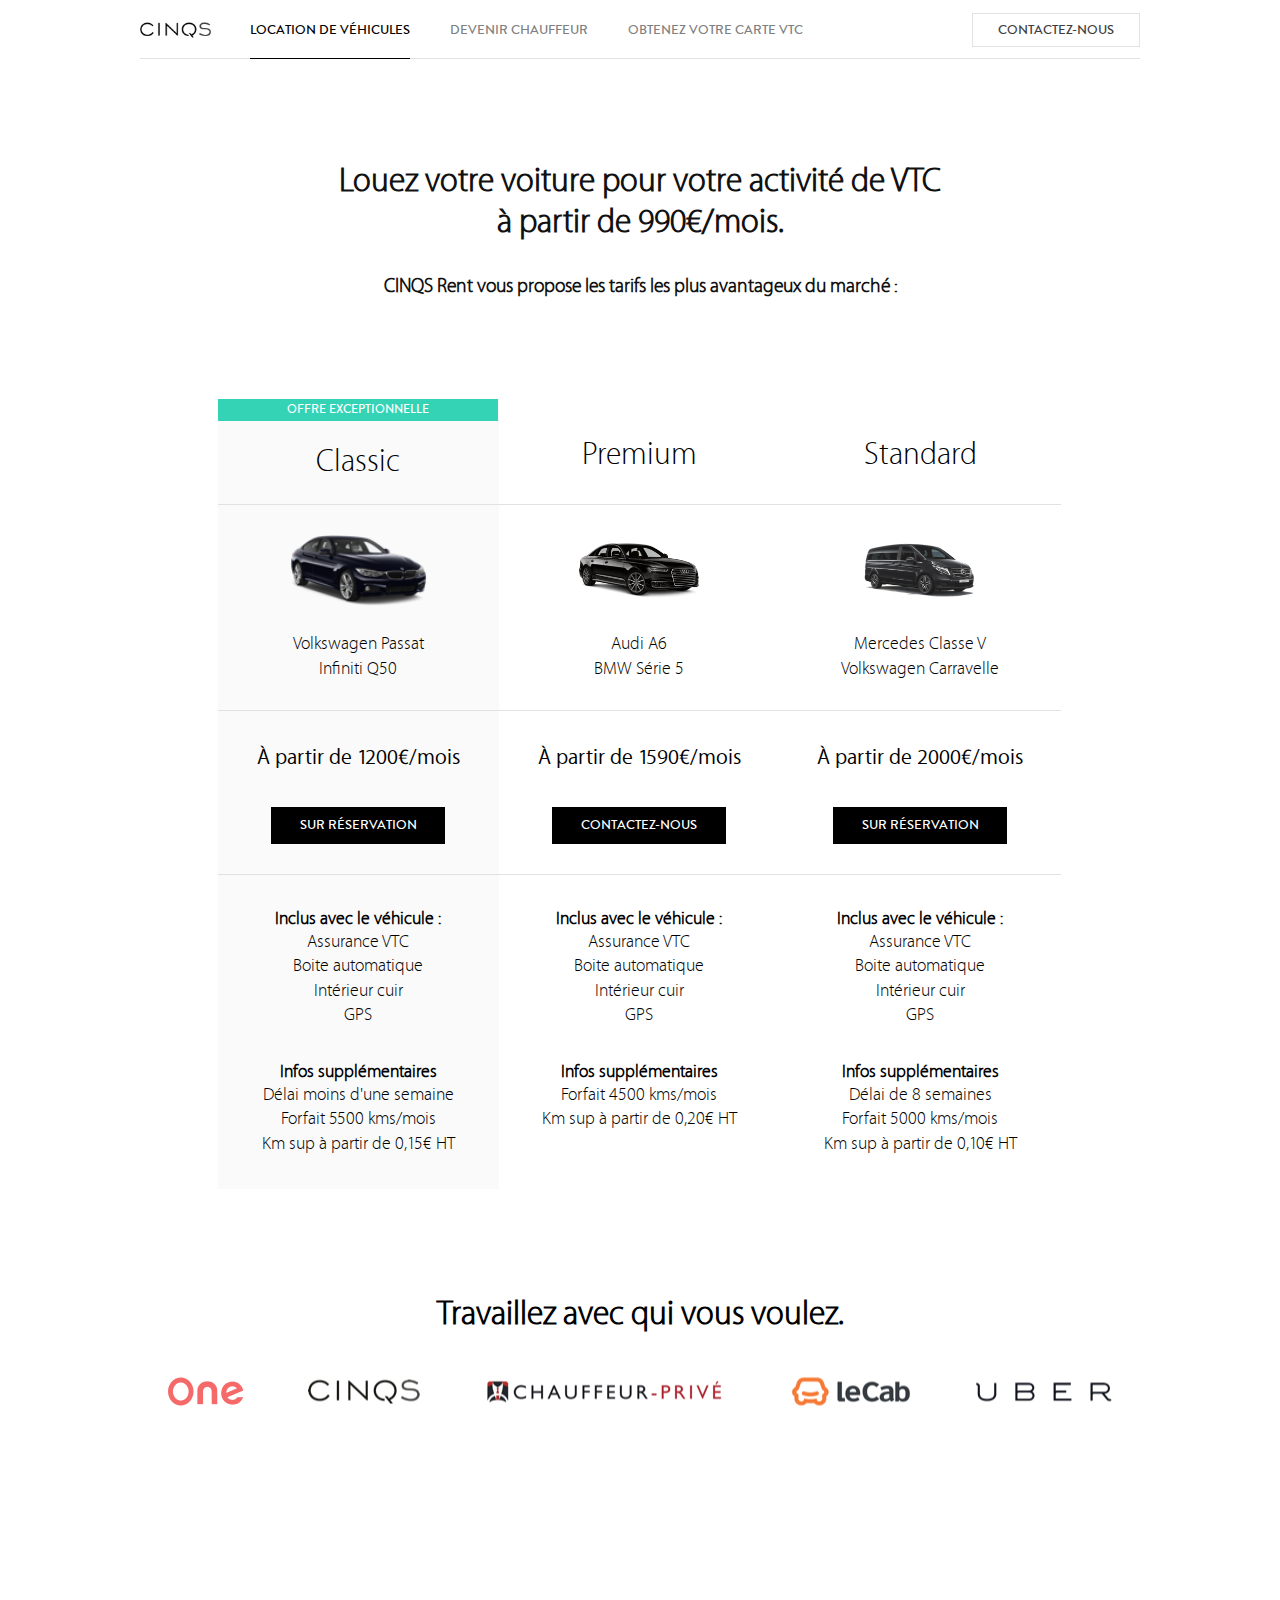
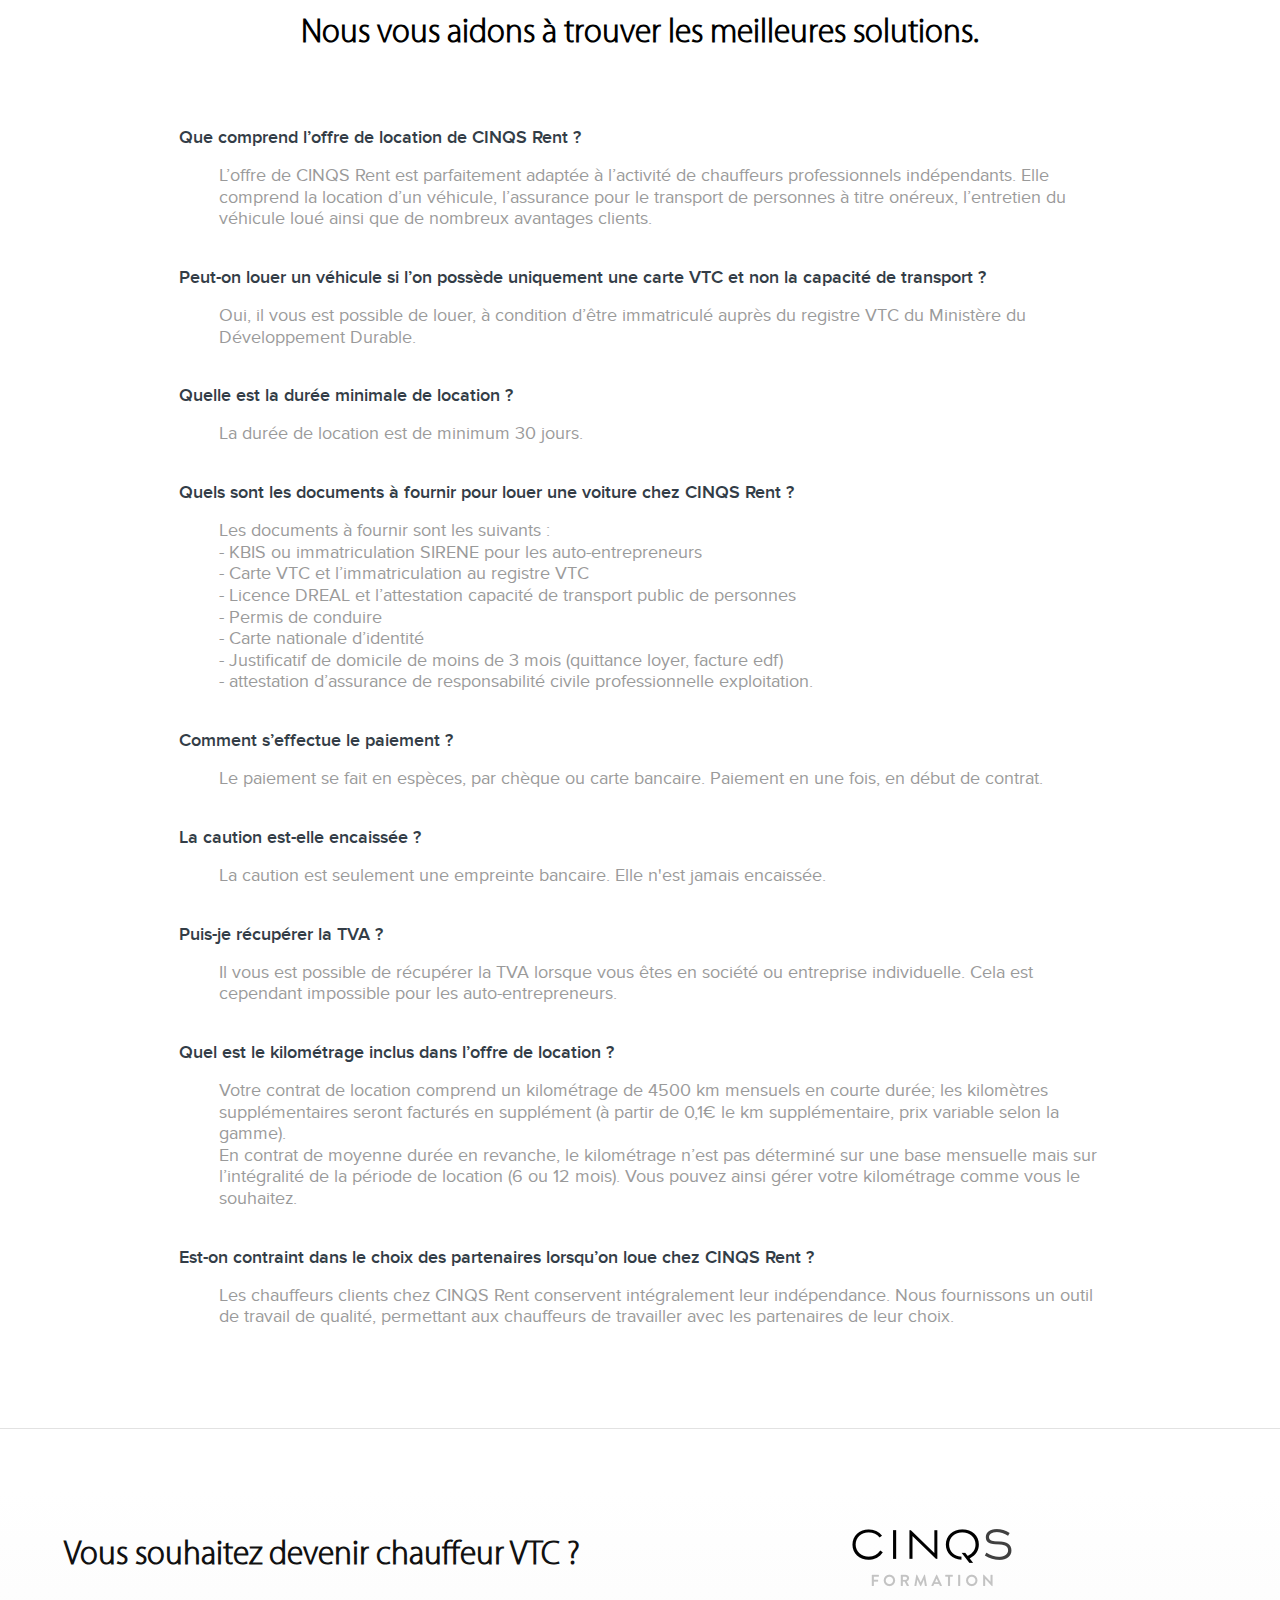
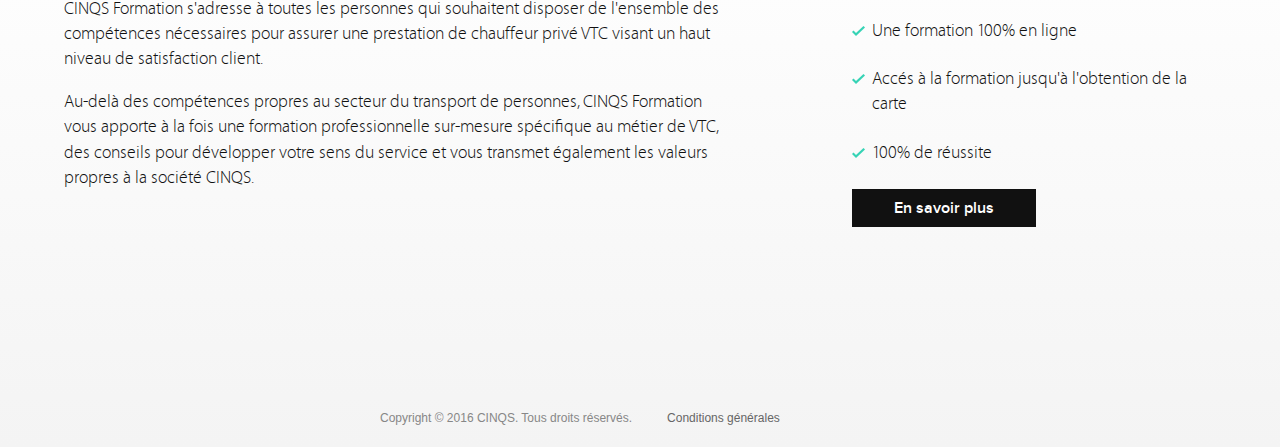
==== commit 5a44b791: "Add Van rent" ====
--- a/index.html
+++ b/index.html
@@ -17,6 +17,8 @@
         <meta name="apple-mobile-web-app-capable" content="yes" />
         <link href="favicon.png" rel="icon" type="image/png" />
 
+        <meta name="google-site-verification" content="8stZSbiupaCazOsGZ2YE-P1oTq1JvCQY5wLyIR2JKc4"/>
+
         <!-- Place favicon.ico and apple-touch-icon.png in the root directory -->
         <link rel="apple-touch-icon" href="apple-touch-icon.png">
 
@@ -85,7 +87,64 @@
                         <h4>CINQS Rent vous propose les tarifs les plus avantageux du marché : </h4>
                     </div>
                 </div>
+
                 <div class="gamme-voiture row">
+                  <div class="gamme standard active">
+                      <div class="inner-gamme">
+                          <div class="type">
+                            <a class="typeform-share btn-stock" href="https://cinqs.typeform.com/to/a3pFJz" data-mode="2">Offre exceptionnelle</a>
+                            <p class="valign">Classic</p>
+                          </div>
+                          <div class="voiture">
+                              <div class="voiture-img">
+                                  <img src="images/standard.png" alt="" class="valign standard">
+                              </div>
+                              <p>Volkswagen Passat<br/>Infiniti Q50</p>
+                          </div>
+                          <div class="reservation">
+                              <p>À partir de 1200€/mois</p>
+                              <a class="typeform-share btn-book" href="https://cinqs.typeform.com/to/a3pFJz" data-mode="2" target="_blank">SUR RÉSERVATION</a>
+                          </div>
+                          <div class="infos">
+                              <p>Inclus avec le véhicule :</p>
+                              <span>Assurance VTC<br/>
+                              Boite automatique<br/>
+                              Intérieur cuir<br/>
+                              GPS</span>
+                              <p>Infos supplémentaires</p>
+                              <span>Délai moins d'une semaine<br/>
+                              Forfait 5500 kms/mois<br/>
+                              Km sup à partir de 0,15€ HT</span>
+                          </div>
+                      </div>
+                  </div>
+                  <div class="gamme premium">
+                      <div class="inner-gamme">
+                          <div class="type">
+                              <p class="valign">Premium</p>
+                          </div>
+                          <div class="voiture">
+                              <div class="voiture-img">
+                                  <img src="images/premium.png" alt="" class="valign premium">
+                              </div>
+                              <p>Audi A6<br/>BMW Série 5</p>
+                          </div>
+                          <div class="reservation">
+                              <p>À partir de 1590€/mois</p>
+                              <a class="typeform-share btn-book" href="https://cinqs.typeform.com/to/a3pFJz" data-mode="2" target="_blank">CONTACTEZ-NOUS</a>
+                          </div>
+                          <div class="infos">
+                              <p>Inclus avec le véhicule :</p>
+                              <span>Assurance VTC<br/>
+                              Boite automatique<br/>
+                              Intérieur cuir<br/>
+                              GPS</span>
+                              <p>Infos supplémentaires</p>
+                              <span>Forfait 4500 kms/mois<br/>
+                              Km sup à partir de 0,20€ HT</span>
+                          </div>
+                      </div>
+                  </div>
                     <div class="gamme green">
                         <div class="inner-gamme">
                             <div class="type">
@@ -93,41 +152,12 @@
                             </div>
                             <div class="voiture">
                                 <div class="voiture-img">
-                                    <img src="images/green.png" alt="" class="valign green">
+                                    <img src="images/van.png" alt="" class="valign green">
                                 </div>
-                                <p>Toyota Prius<br/>Peugeot 508</p>
+                                <p>Mercedes Classe V<br/>Volkswagen Carravelle</p>
                             </div>
                             <div class="reservation">
-                                <p>À partir de 990€/mois</p>
-                                <a class="typeform-share btn-book" href="https://cinqs.typeform.com/to/a3pFJz" data-mode="2" target="_blank">SUR RÉSERVATION</a>
-                            </div>
-                            <div class="infos">
-                                <p>Inclus avec le véhicule :</p>
-                                <span>Assurance VTC<br/>
-                                Boite automatique<br/>
-                                GPS</span>
-                                <br/><br/>
-                                <p>Infos supplémentaires</p>
-                                <span>Délai de 8 semaines<br/>
-                                Forfait 4500 kms/mois<br/>
-                                Km sup à partir de 0,10€ HT</span>
-                            </div>
-                        </div>
-                    </div>
-                    <div class="gamme standard active">
-                        <div class="inner-gamme">
-                            <div class="type">
-                              <a class="typeform-share btn-stock" href="https://cinqs.typeform.com/to/a3pFJz" data-mode="2">Offre exceptionnelle</a>
-                              <p class="valign">Classic</p>
-                            </div>
-                            <div class="voiture">
-                                <div class="voiture-img">
-                                    <img src="images/standard.png" alt="" class="valign standard">
-                                </div>
-                                <p>Volkswagen Passat<br/>Infiniti Q50</p>
-                            </div>
-                            <div class="reservation">
-                                <p>À partir de 1200€/mois</p>
+                                <p>À partir de 2000€/mois</p>
                                 <a class="typeform-share btn-book" href="https://cinqs.typeform.com/to/a3pFJz" data-mode="2" target="_blank">SUR RÉSERVATION</a>
                             </div>
                             <div class="infos">
@@ -136,40 +166,14 @@
                                 Boite automatique<br/>
                                 Intérieur cuir<br/>
                                 GPS</span>
+                                <br/>
                                 <p>Infos supplémentaires</p>
-                                <span>Délai moins d'une semaine<br/>
-                                Forfait 5500 kms/mois<br/>
-                                Km sup à partir de 0,15€ HT</span>
+                                <span>Délai de 8 semaines<br/>
+                                Forfait 5000 kms/mois<br/>
+                                Km sup à partir de 0,10€ HT</span>
                             </div>
                         </div>
-                    </div>
-                    <div class="gamme premium">
-                        <div class="inner-gamme">
-                            <div class="type">
-                                <p class="valign">Premium</p>
-                            </div>
-                            <div class="voiture">
-                                <div class="voiture-img">
-                                    <img src="images/premium.png" alt="" class="valign premium">
-                                </div>
-                                <p>Audi A6<br/>BMW Série 5</p>
-                            </div>
-                            <div class="reservation">
-                                <p>À partir de 1590€/mois</p>
-                                <a class="typeform-share btn-book" href="https://cinqs.typeform.com/to/a3pFJz" data-mode="2" target="_blank">CONTACTEZ-NOUS</a>
-                            </div>
-                            <div class="infos">
-                                <p>Inclus avec le véhicule :</p>
-                                <span>Assurance VTC<br/>
-                                Boite automatique<br/>
-                                Intérieur cuir<br/>
-                                GPS</span>
-                                <p>Infos supplémentaires</p>
-                                <span>Forfait 4500 kms/mois<br/>
-                                Km sup à partir de 0,20€ HT</span>
-                            </div>
-                        </div>
-                    </div>
+                      </div>
                 </div>
             </div>
 
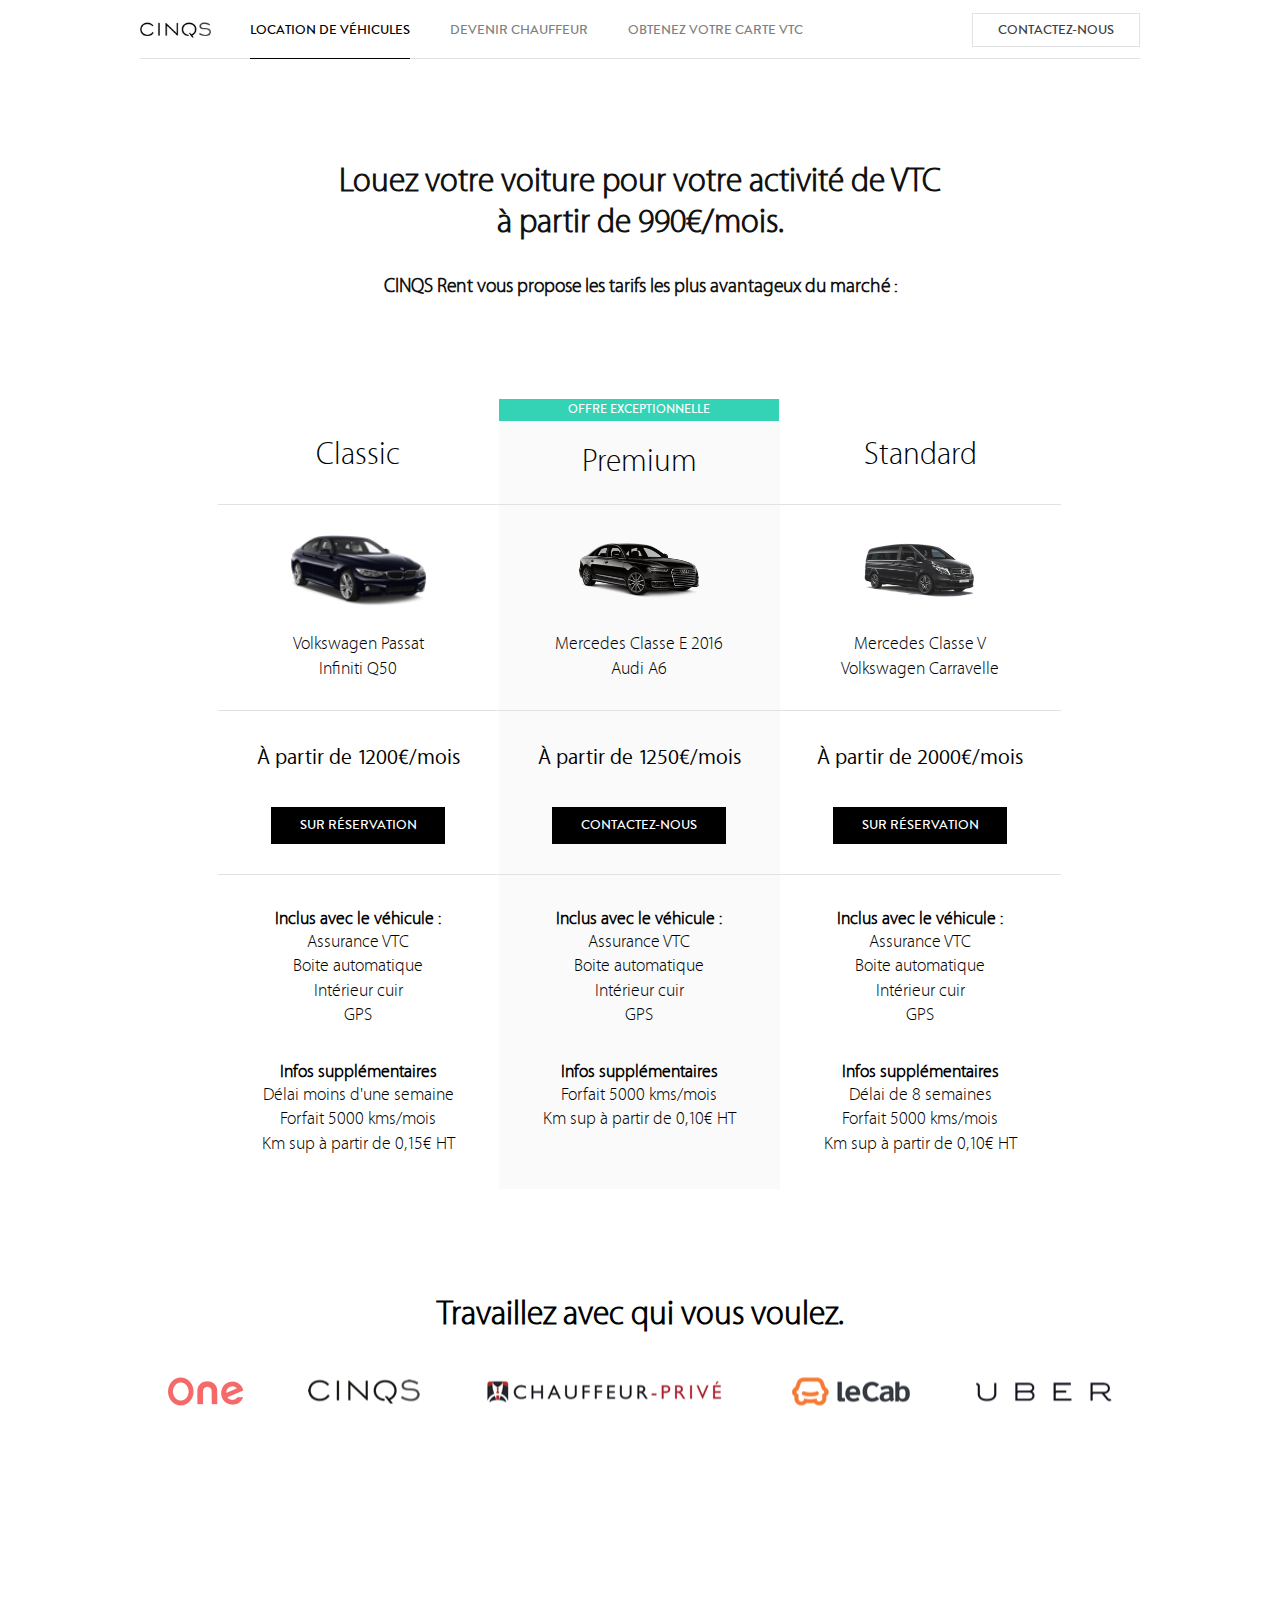
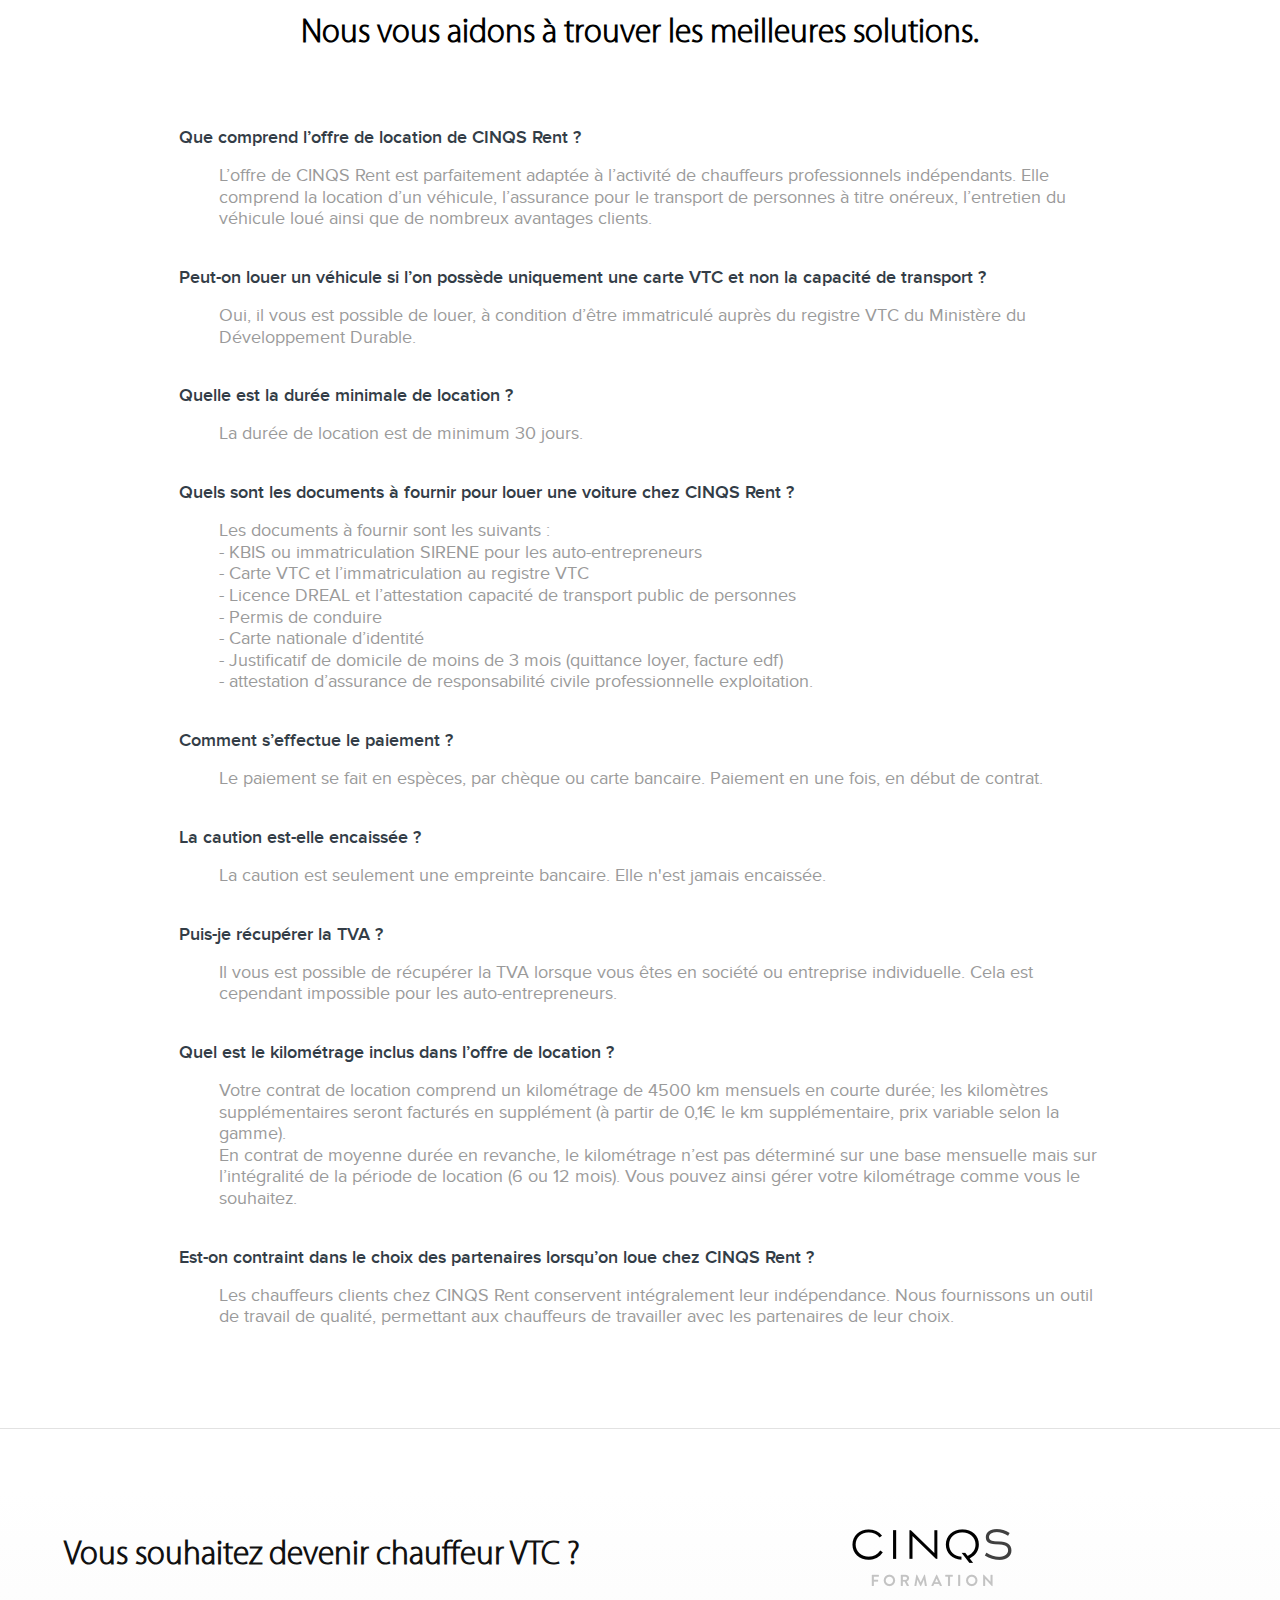
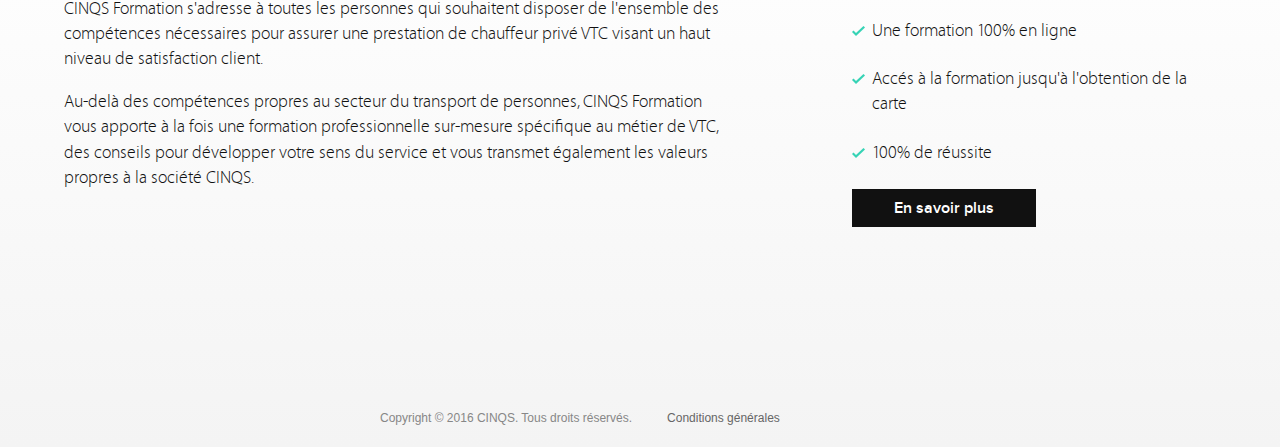
==== commit 34b1ef9f: "change exceptional offer" ====
--- a/index.html
+++ b/index.html
@@ -89,10 +89,9 @@
                 </div>
 
                 <div class="gamme-voiture row">
-                  <div class="gamme standard active">
+                  <div class="gamme standard">
                       <div class="inner-gamme">
                           <div class="type">
-                            <a class="typeform-share btn-stock" href="https://cinqs.typeform.com/to/a3pFJz" data-mode="2">Offre exceptionnelle</a>
                             <p class="valign">Classic</p>
                           </div>
                           <div class="voiture">
@@ -113,24 +112,28 @@
                               GPS</span>
                               <p>Infos supplémentaires</p>
                               <span>Délai moins d'une semaine<br/>
-                              Forfait 5500 kms/mois<br/>
+                              Forfait 5000 kms/mois<br/>
                               Km sup à partir de 0,15€ HT</span>
                           </div>
                       </div>
                   </div>
-                  <div class="gamme premium">
+                  <div class="gamme premium active">
                       <div class="inner-gamme">
                           <div class="type">
+                              <a class="typeform-share btn-stock" href="https://cinqs.typeform.com/to/a3pFJz" data-mode="2">Offre exceptionnelle</a>
                               <p class="valign">Premium</p>
                           </div>
                           <div class="voiture">
                               <div class="voiture-img">
                                   <img src="images/premium.png" alt="" class="valign premium">
                               </div>
-                              <p>Audi A6<br/>BMW Série 5</p>
+                              <p>
+                                Mercedes Classe E 2016<br/>
+                                Audi A6
+                              </p>
                           </div>
                           <div class="reservation">
-                              <p>À partir de 1590€/mois</p>
+                              <p>À partir de 1250€/mois</p>
                               <a class="typeform-share btn-book" href="https://cinqs.typeform.com/to/a3pFJz" data-mode="2" target="_blank">CONTACTEZ-NOUS</a>
                           </div>
                           <div class="infos">
@@ -140,8 +143,8 @@
                               Intérieur cuir<br/>
                               GPS</span>
                               <p>Infos supplémentaires</p>
-                              <span>Forfait 4500 kms/mois<br/>
-                              Km sup à partir de 0,20€ HT</span>
+                              <span>Forfait 5000 kms/mois<br/>
+                              Km sup à partir de 0,10€ HT</span>
                           </div>
                       </div>
                   </div>
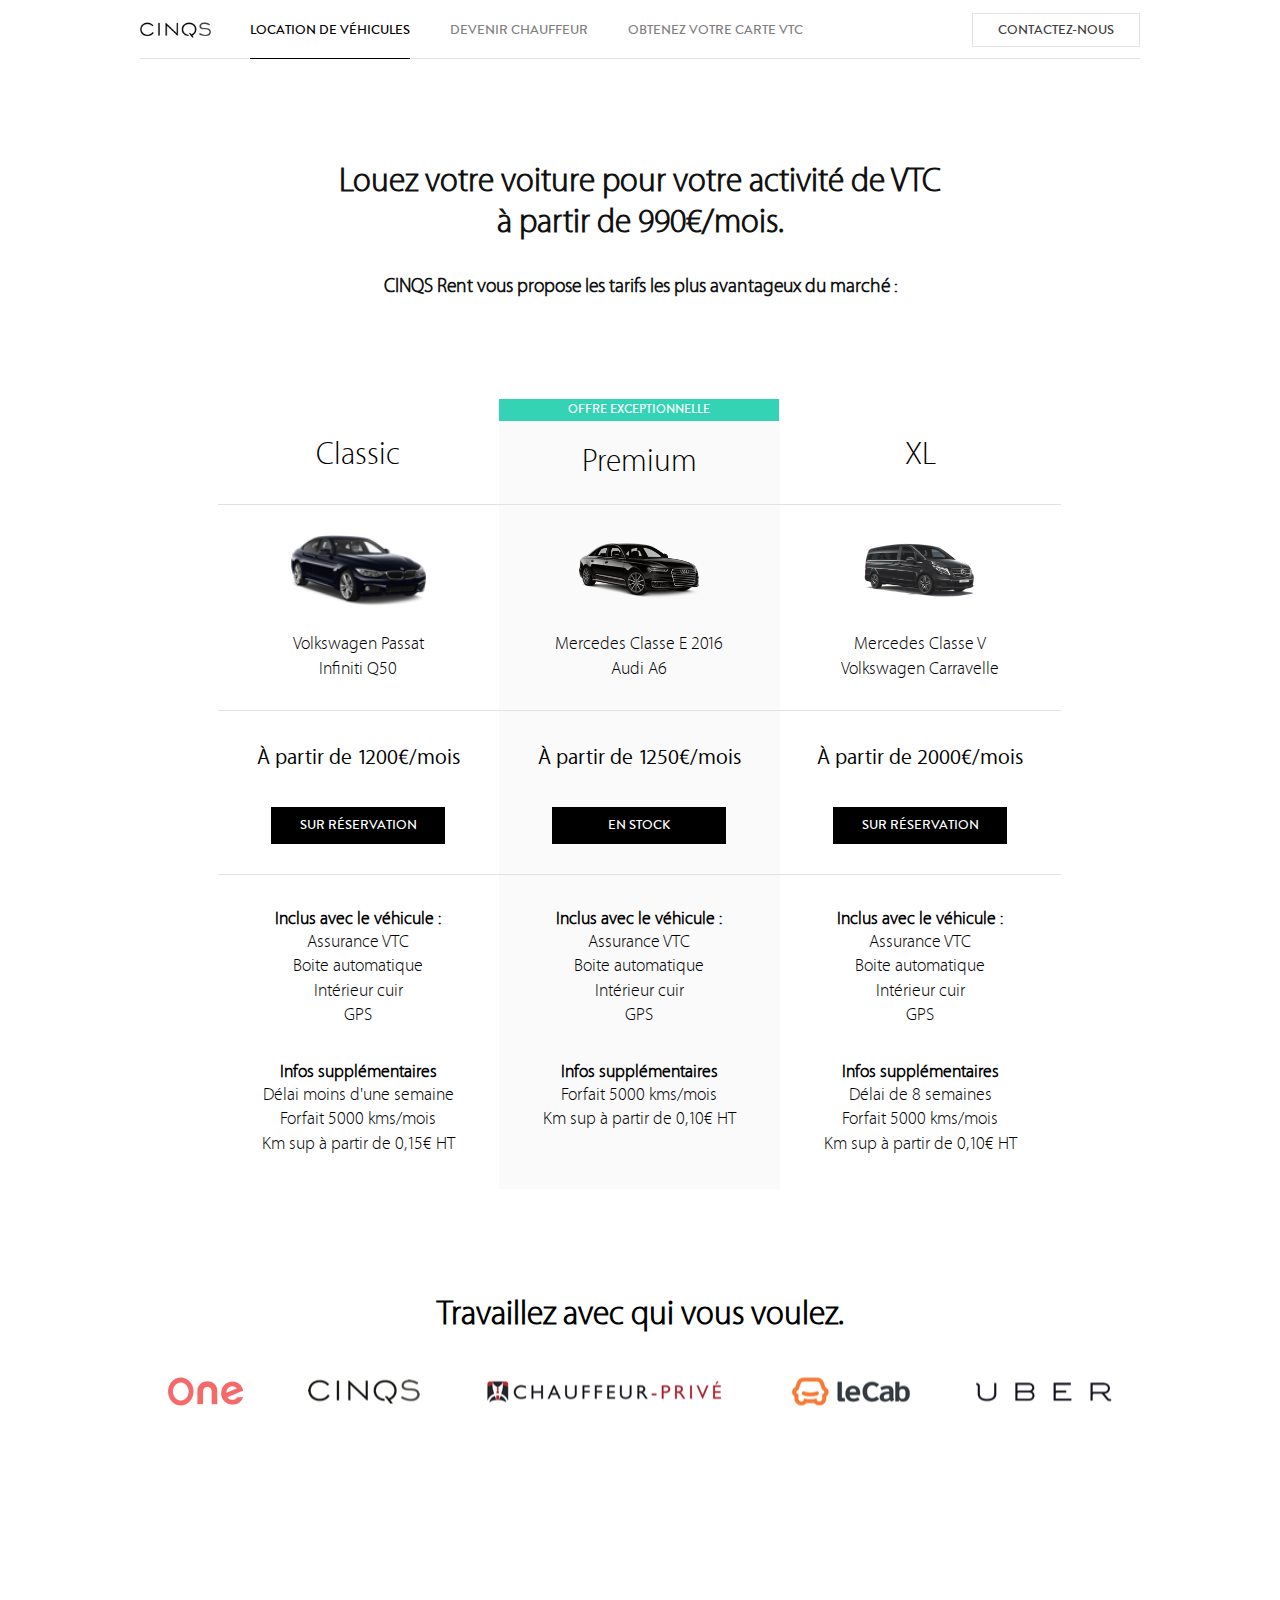
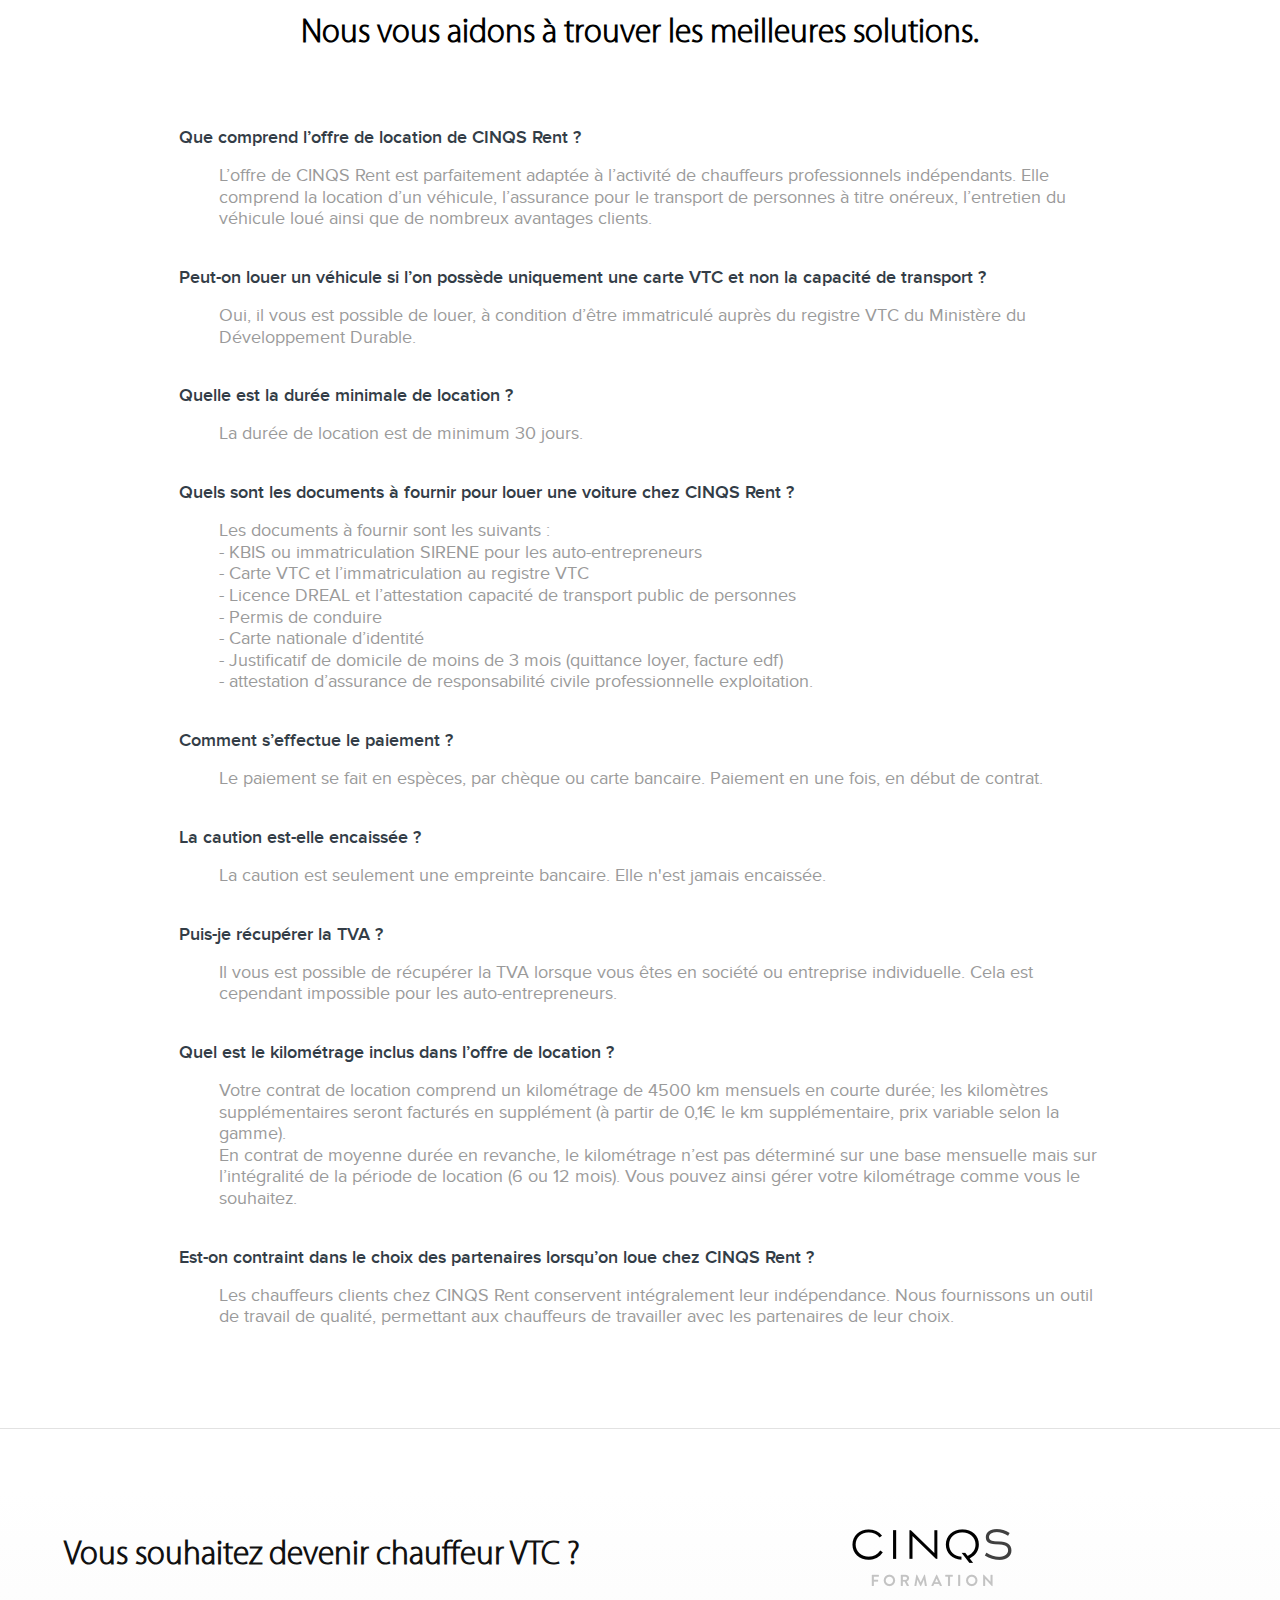
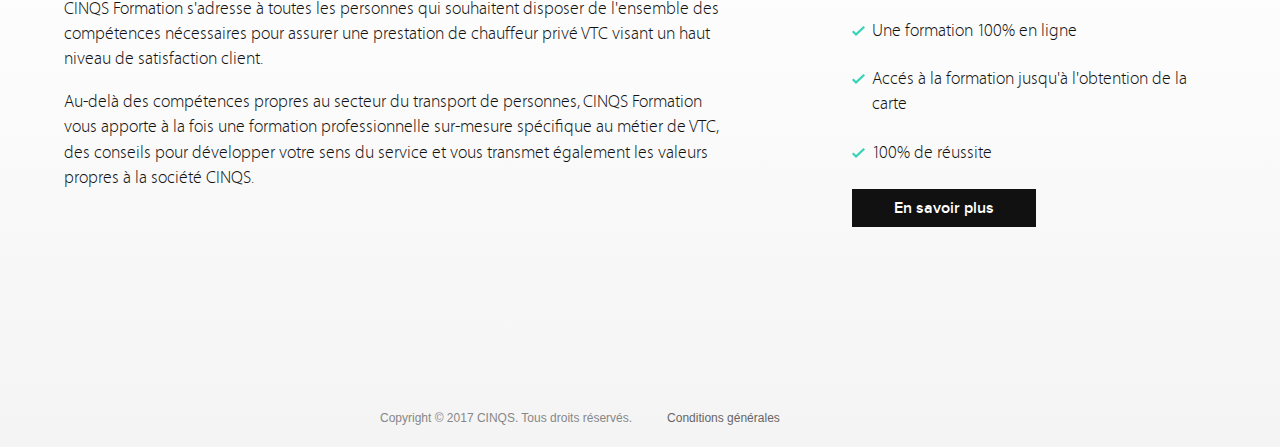
==== commit cacd6cbd: "Update offers" ====
--- a/index.html
+++ b/index.html
@@ -134,7 +134,7 @@
                           </div>
                           <div class="reservation">
                               <p>À partir de 1250€/mois</p>
-                              <a class="typeform-share btn-book" href="https://cinqs.typeform.com/to/a3pFJz" data-mode="2" target="_blank">CONTACTEZ-NOUS</a>
+                              <a class="typeform-share btn-book" href="https://cinqs.typeform.com/to/a3pFJz" data-mode="2">EN STOCK</a>
                           </div>
                           <div class="infos">
                               <p>Inclus avec le véhicule :</p>
@@ -151,7 +151,7 @@
                     <div class="gamme green">
                         <div class="inner-gamme">
                             <div class="type">
-                                <p class="valign">Standard</p>
+                                <p class="valign">XL</p>
                             </div>
                             <div class="voiture">
                                 <div class="voiture-img">
@@ -275,12 +275,12 @@
             </div>
 
             <ul class="footer-big">
-                <li><span>Copyright © 2016 CINQS. Tous droits réservés.</span></li>
+                <li><span>Copyright © 2017 CINQS. Tous droits réservés.</span></li>
                 <li><a href="cgv.html">Conditions générales</a></li>
             </ul>
 
             <ul class="footer-mobile">
-                <li><span>© 2015 CINQS</span></li>
+                <li><span>© 2017 CINQS</span></li>
                 <li><a href="cgv.html">Conditions générales</a></li>
             </ul>
         </footer>
@@ -296,7 +296,5 @@
             ga('create','UA-XXXXX-X');ga('send','pageview');
         </script>
 
-        <script src="scripts/bundle.js"></script>
-
     </body>
 </html>
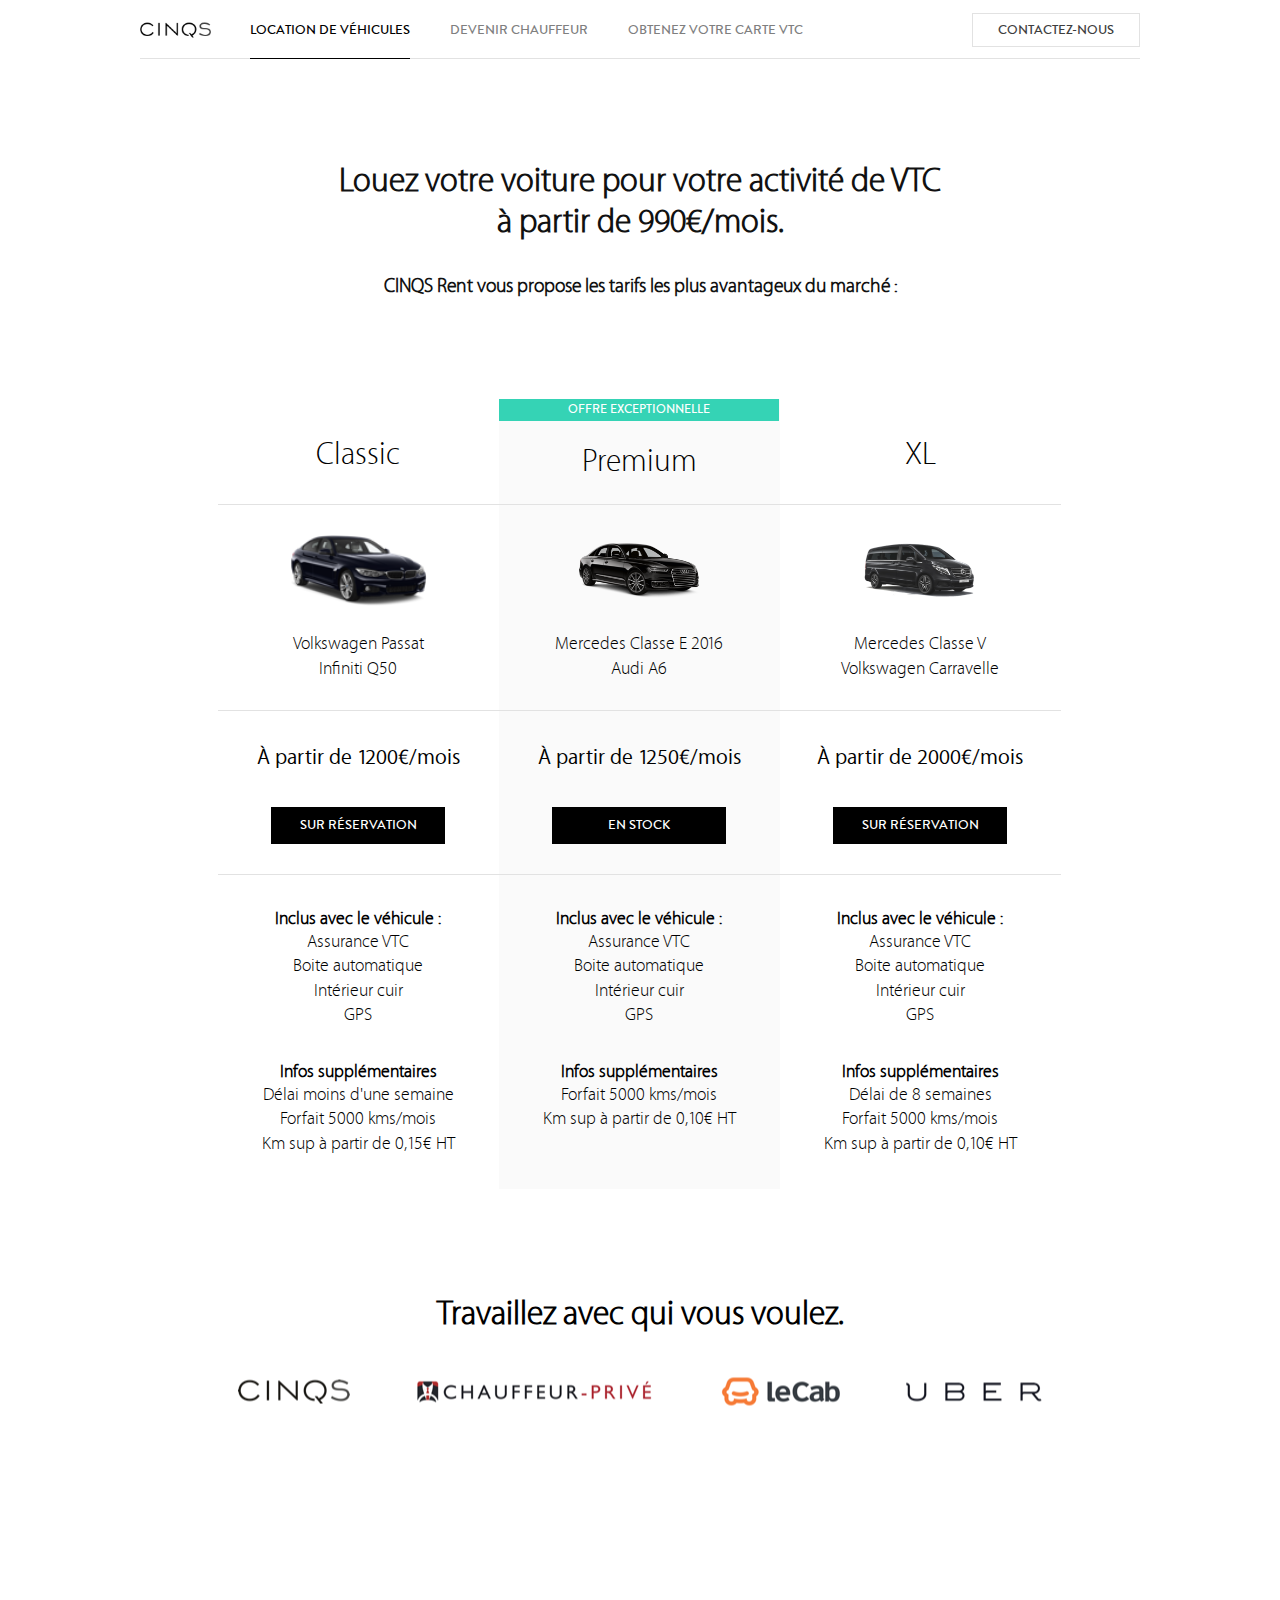
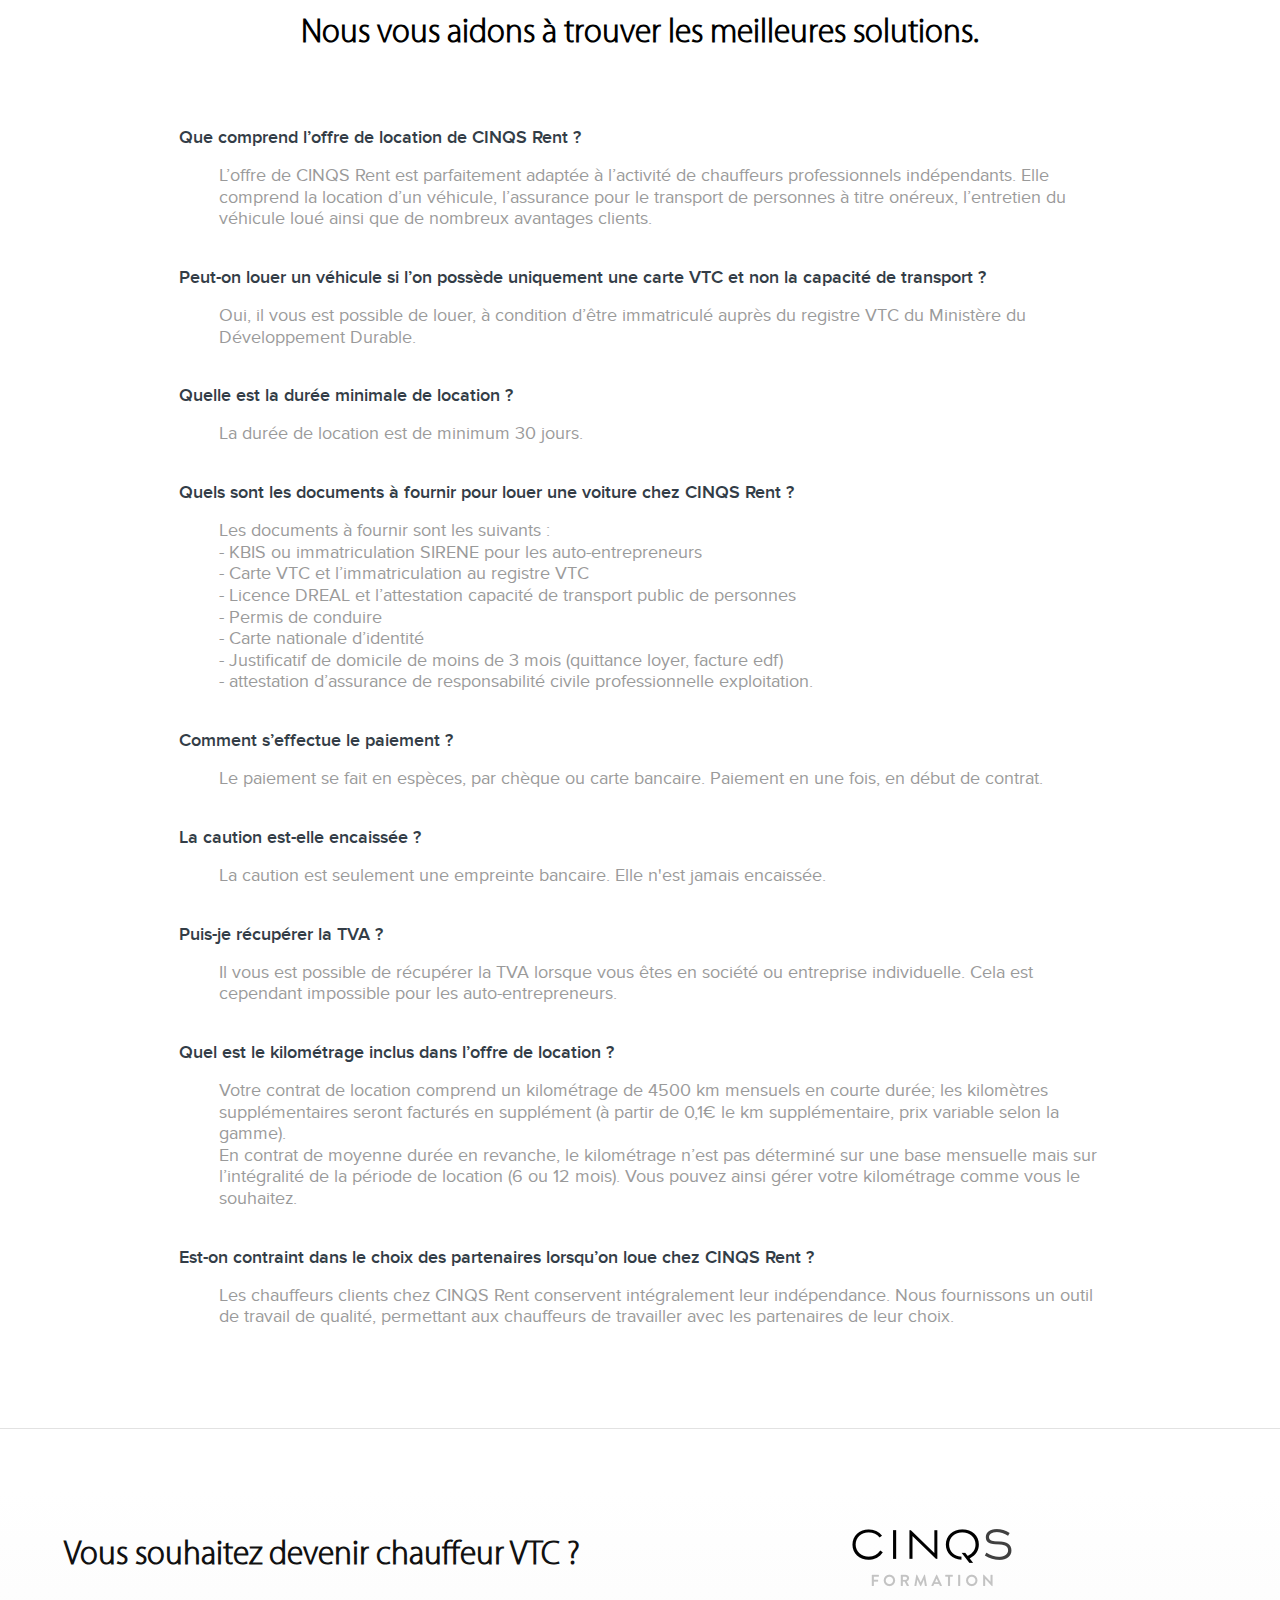
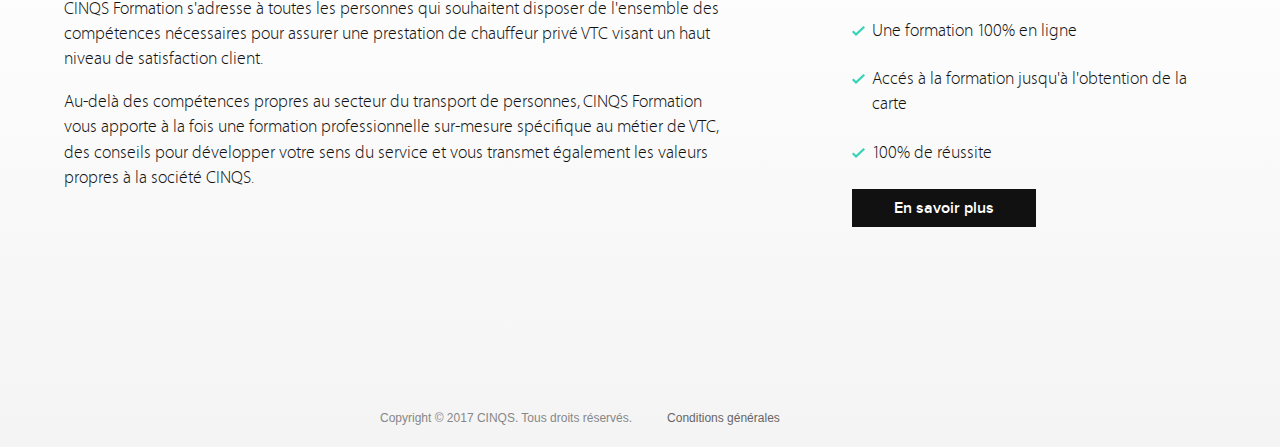
==== commit 208ce7b2: "Remove One logo" ====
--- a/index.html
+++ b/index.html
@@ -184,7 +184,6 @@
               <div class="wrapper">
                 <h3>Travaillez avec qui vous voulez.</h3>
                 <center>
-                  <a href="https://one.cinq-s.com" ><img style="margin: 40px 30px 0 30px;" src="images/logo-one.png" alt="" class="valign standard"></a>
                   <a href="https://cinq-s.com" ><img style="margin: 40px 30px 0 30px;" src="images/logo-cinqs-partners.png" alt="" class="valign standard"></a>
                   <a href="http://www.chauffeur-prive.com" ><img style="margin: 40px 30px 0 30px;" src="images/logo-chauffeur-prive.png" alt="" class="valign standard"></a>
                   <a href="https://www.lecab.fr" ><img style="margin: 40px 30px 0 30px;" src="images/logo-lecab.png" alt="" class="valign standard"></a>
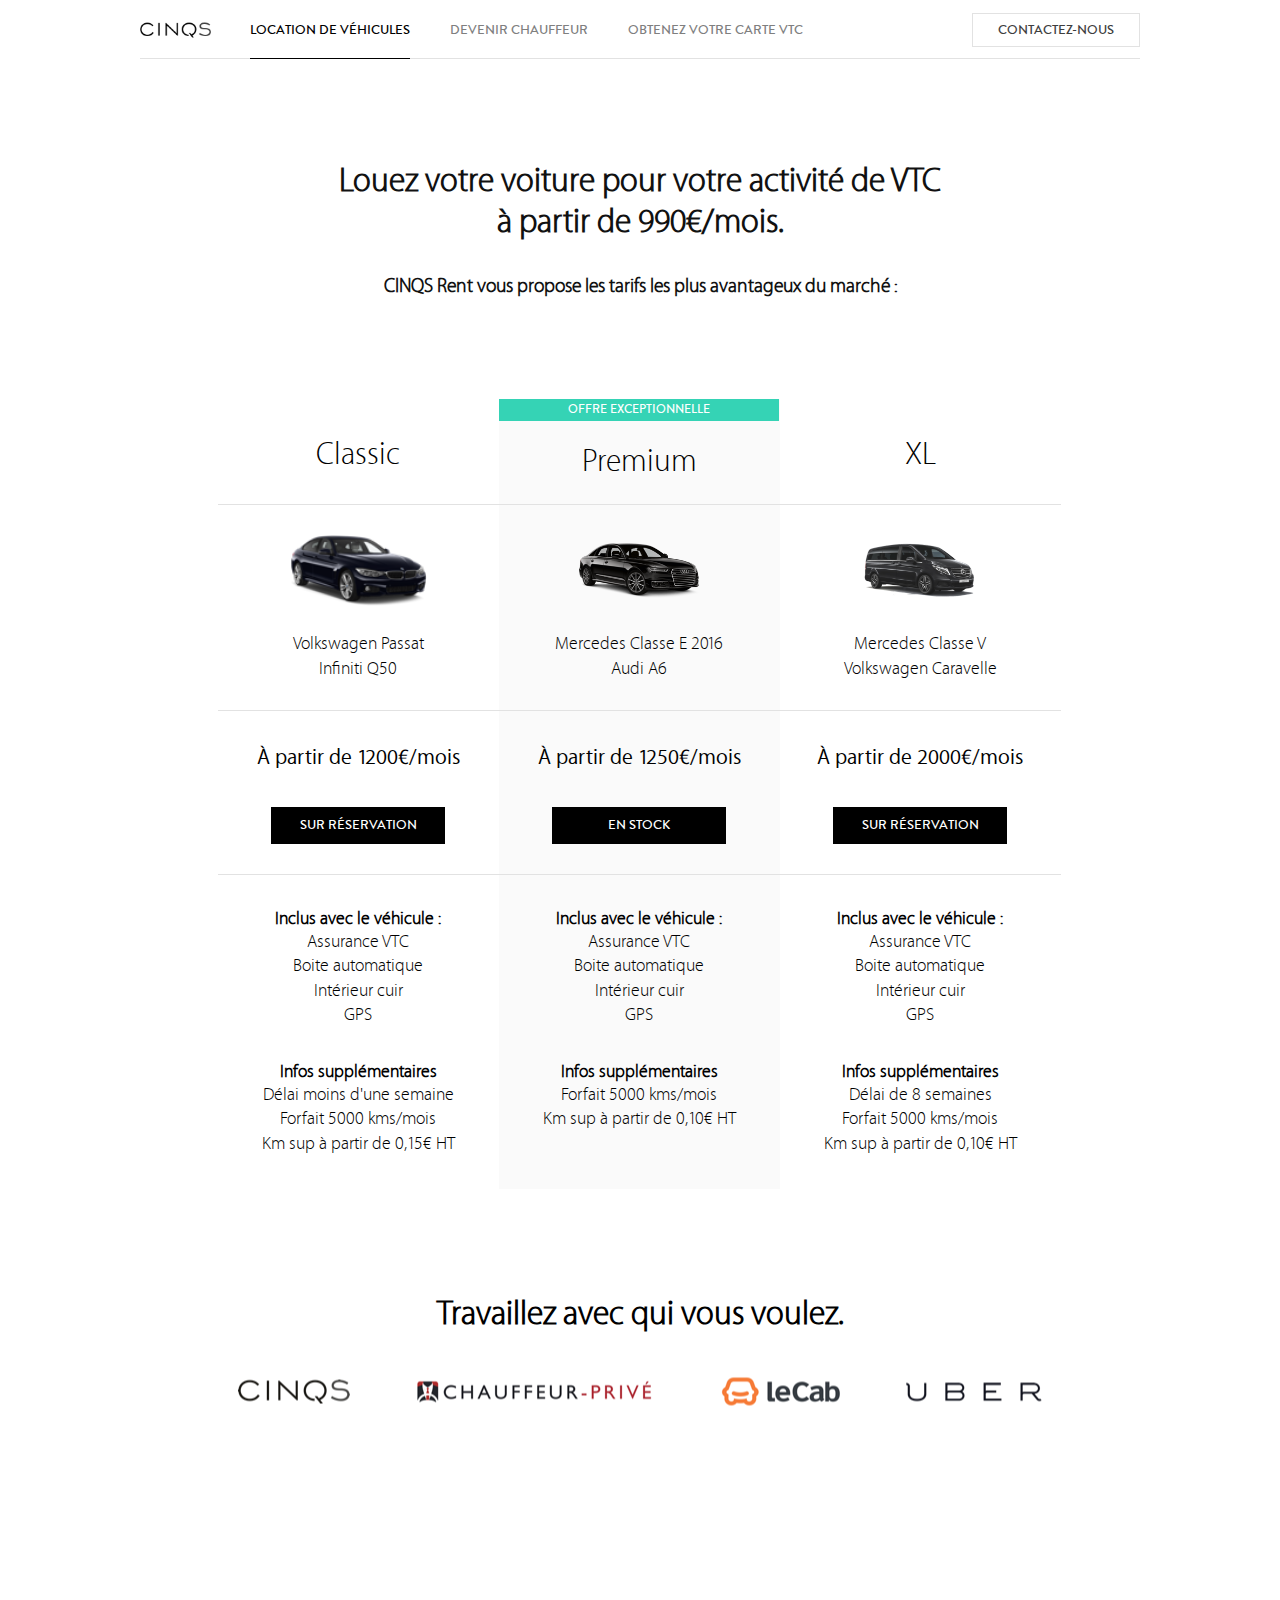
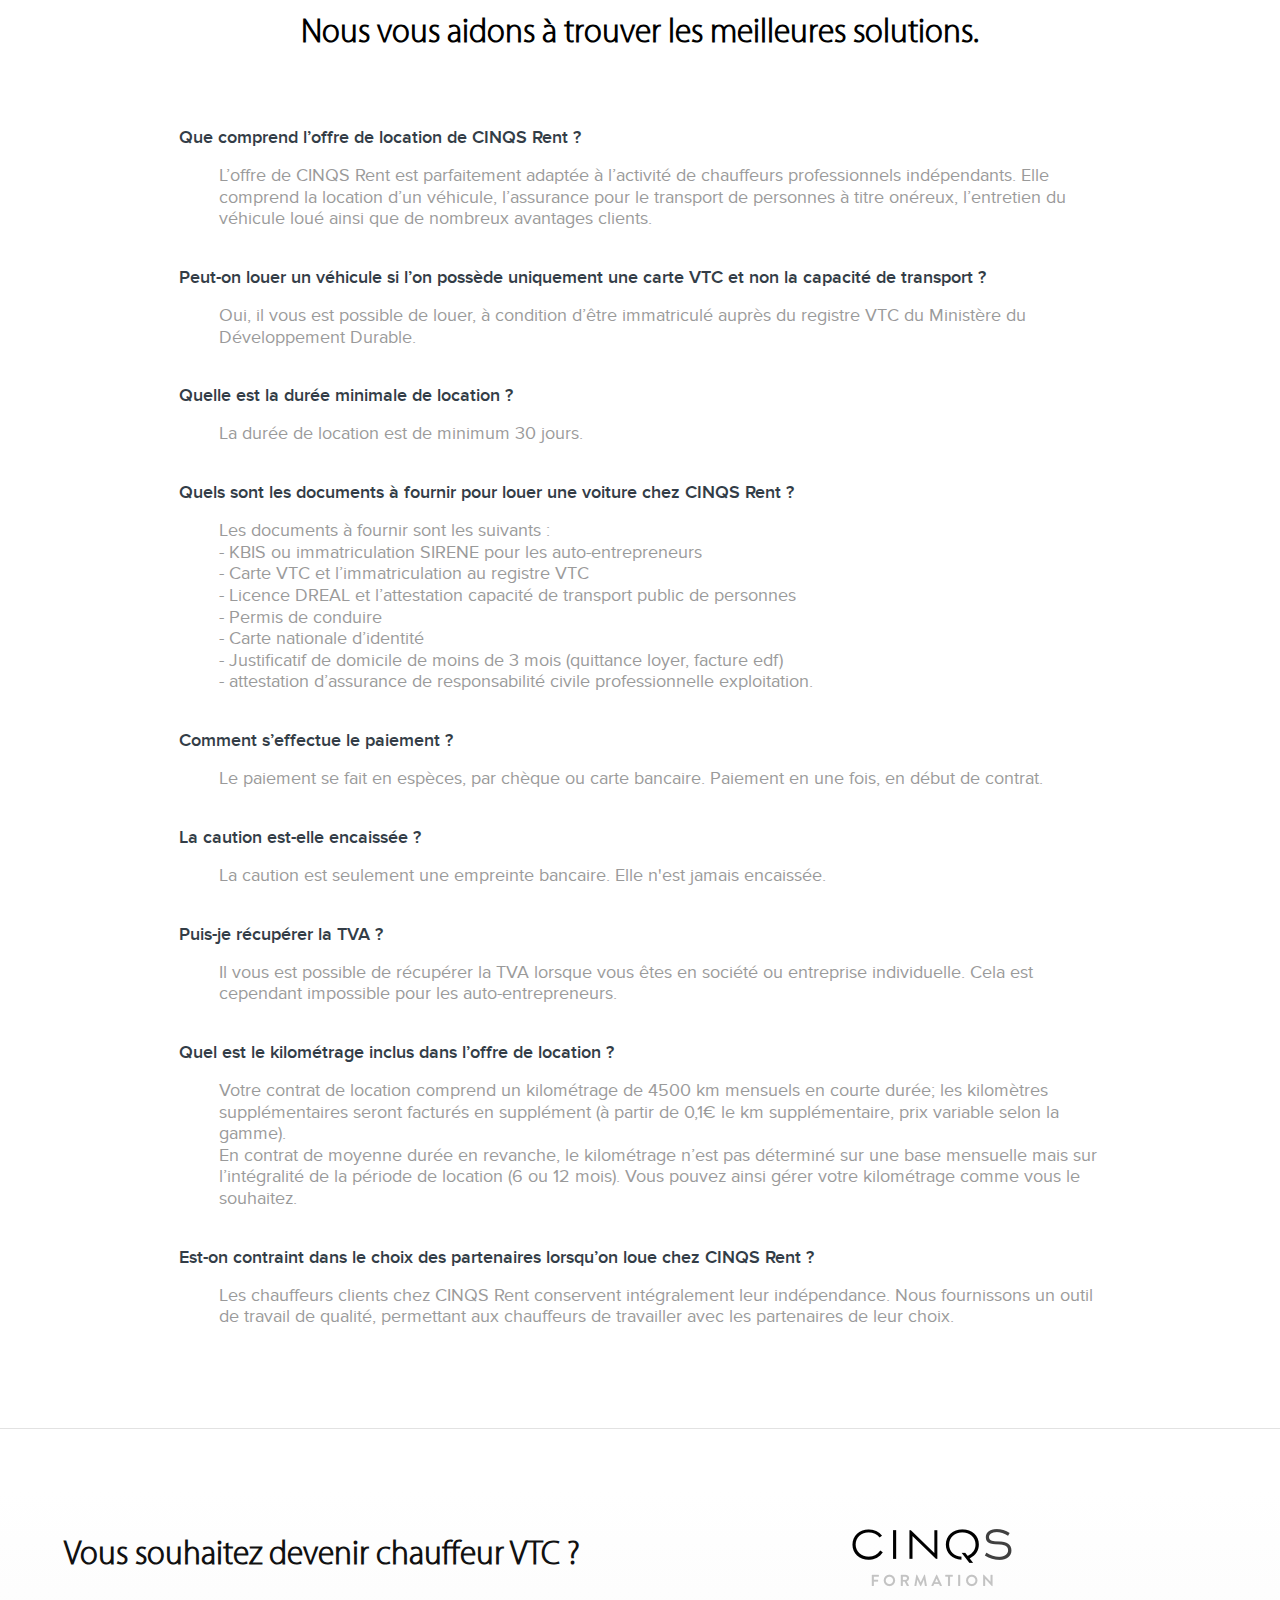
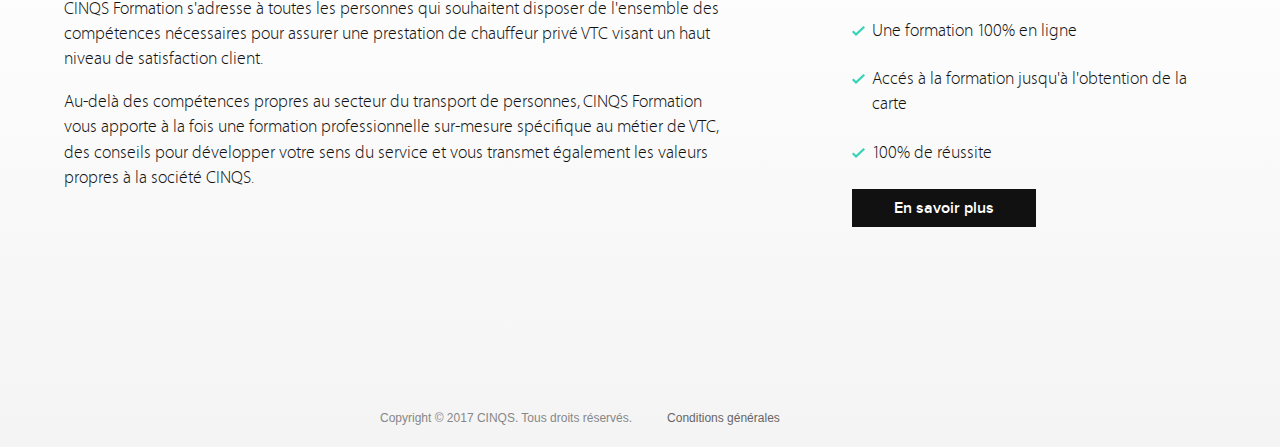
==== commit 8b9ae63a: "fix typo in Caravelle" ====
--- a/index.html
+++ b/index.html
@@ -6,214 +6,216 @@
 <!--[if gt IE 8]><!-->
 <html class="no-js" lang="en">
 <!--<![endif]-->
-    <head>
-        <meta charset="utf-8">
-        <title>CINQS Rent - Location de voitures VTC à Paris</title>
-        <meta name="description" content="">
-        <link rel="author" href="humans.txt" />
-        <meta http-equiv="X-UA-Compatible" content="IE=edge,chrome=1">
-        <meta name="viewport" content="user-scalable=no, initial-scale = 1, minimum-scale = 1, maximum-scale = 1, width=device-width">
-
-        <meta name="apple-mobile-web-app-capable" content="yes" />
-        <link href="favicon.png" rel="icon" type="image/png" />
-
-        <meta name="google-site-verification" content="8stZSbiupaCazOsGZ2YE-P1oTq1JvCQY5wLyIR2JKc4"/>
-
-        <!-- Place favicon.ico and apple-touch-icon.png in the root directory -->
-        <link rel="apple-touch-icon" href="apple-touch-icon.png">
-
-        <!-- Open Graph data -->
-        <meta property="og:site_name" content="CINQS Rent">
-        <meta property="og:title" content="Louez votre voiture pour votre activité de VTC à partir de 990€/mois." />
-        <meta property="og:description" content="CINQS Rent propose une formule aux chauffeurs VTC et leurs partenaires en louant des voitures pour l’activité professionnelle de chauffeurs indépendants." />
-        <meta property="og:url" content="http://rent.cinq-s.com" />
-        <meta property="og:type" content="website" />
-        <meta property="og:image" content="https://storage.googleapis.com/cinqs-storage-email/facebook-rent990.png" />
-        <meta property="og:locale" content="fr_FR">
-
-        <meta name="twitter:card" content="summary_large_image">
-        <meta name="twitter:site" content="@">
-        <meta name="twitter:title" content="">
-        <meta name="twitter:description" content="">
-        <meta name="twitter:image:src" content="images/share.jpg">
-
-        <!-- <link rel="stylesheet" href="/styles/plugin/selectordie.css"> -->
-        <link rel="stylesheet" href="styles/main.css">
-
-
-        <!--[if lt IE 9]><script src="//html5shim.googlecode.com/svn/trunk/html5.js"></script><![endif]-->
-
-    </head>
-    <body class="driver">
-        <!--[if lt IE 9]>
+
+<head>
+    <meta charset="utf-8">
+    <title>CINQS Rent - Location de voitures VTC à Paris</title>
+    <meta name="description" content="">
+    <link rel="author" href="humans.txt" />
+    <meta http-equiv="X-UA-Compatible" content="IE=edge,chrome=1">
+    <meta name="viewport" content="user-scalable=no, initial-scale = 1, minimum-scale = 1, maximum-scale = 1, width=device-width">
+
+    <meta name="apple-mobile-web-app-capable" content="yes" />
+    <link href="favicon.png" rel="icon" type="image/png" />
+
+    <meta name="google-site-verification" content="8stZSbiupaCazOsGZ2YE-P1oTq1JvCQY5wLyIR2JKc4" />
+
+    <!-- Place favicon.ico and apple-touch-icon.png in the root directory -->
+    <link rel="apple-touch-icon" href="apple-touch-icon.png">
+
+    <!-- Open Graph data -->
+    <meta property="og:site_name" content="CINQS Rent">
+    <meta property="og:title" content="Louez votre voiture pour votre activité de VTC à partir de 990€/mois." />
+    <meta property="og:description" content="CINQS Rent propose une formule aux chauffeurs VTC et leurs partenaires en louant des voitures pour l’activité professionnelle de chauffeurs indépendants."
+    />
+    <meta property="og:url" content="http://rent.cinq-s.com" />
+    <meta property="og:type" content="website" />
+    <meta property="og:image" content="https://storage.googleapis.com/cinqs-storage-email/facebook-rent990.png" />
+    <meta property="og:locale" content="fr_FR">
+
+    <meta name="twitter:card" content="summary_large_image">
+    <meta name="twitter:site" content="@">
+    <meta name="twitter:title" content="">
+    <meta name="twitter:description" content="">
+    <meta name="twitter:image:src" content="images/share.jpg">
+
+    <!-- <link rel="stylesheet" href="/styles/plugin/selectordie.css"> -->
+    <link rel="stylesheet" href="styles/main.css">
+
+
+    <!--[if lt IE 9]><script src="//html5shim.googlecode.com/svn/trunk/html5.js"></script><![endif]-->
+
+</head>
+
+<body class="driver">
+    <!--[if lt IE 9]>
         <div id="browsehappy">
             <p>You are using an <strong>outdated</strong> browser. Please <a href="http://browsehappy.com/"><span>upgrade your browser</span></a> to improve your experience.</p>
         </div>
         <![endif]-->
 
-        <!--<section id="orientation">
+    <!--<section id="orientation">
             <p>This website is optimized for a landscape orientation, please turn your device.</p>
         </section> -->
-        <header class="driver-header business-header rent">
-            <div class="wrapper">
-                <ul class="menu-left">
-                    <li>
-                        <a href="https://cinq-s.com" class="logo">
+    <header class="driver-header business-header rent">
+        <div class="wrapper">
+            <ul class="menu-left">
+                <li>
+                    <a href="https://cinq-s.com" class="logo">
                             <img src="images/logo-cinqs.png" alt="">
                         </a>
-                        <!-- <div class="dropdown-logo">
+                    <!-- <div class="dropdown-logo">
                             <div class="dropdown-logo-inner">
                                 <div class="bloc valign"></div>
                             </div>
                         </div> -->
-                    </li>
-                    <li><a href="#" class="active">Location de véhicules</a></li>
-                    <li><a href="http://chauffeur.cinq-s.com/">Devenir chauffeur</a></li>
-                    <li><a href="http://examen-vtc.online">Obtenez votre carte VTC</a></li>
-                </ul>
-
-                <ul class="menu-right">
-                    <li><a class="typeform-share btn-menu" href="https://cinqs.typeform.com/to/a3pFJz" data-mode="2" target="_blank">CONTACTEZ-NOUS</a></li>
-                </ul>
-            </div>
-        </header>
-
-
-        <div class="page-bottom-rent">
-            <div class="bottom-top wrapper">
-                <div class="content-top">
-                    <div class="title">
-                        <h1>Louez votre voiture pour votre activité de VTC<br/>à partir de 990€/mois.</h1>
-                        <h4>CINQS Rent vous propose les tarifs les plus avantageux du marché : </h4>
-                    </div>
-                </div>
-
-                <div class="gamme-voiture row">
-                  <div class="gamme standard">
-                      <div class="inner-gamme">
-                          <div class="type">
+                </li>
+                <li><a href="#" class="active">Location de véhicules</a></li>
+                <li><a href="http://chauffeur.cinq-s.com/">Devenir chauffeur</a></li>
+                <li><a href="http://cinqs-formation.com/">Obtenez votre carte VTC</a></li>
+            </ul>
+
+            <ul class="menu-right">
+                <li><a class="typeform-share btn-menu" href="https://cinqs.typeform.com/to/a3pFJz" data-mode="2" target="_blank">CONTACTEZ-NOUS</a></li>
+            </ul>
+        </div>
+    </header>
+
+
+    <div class="page-bottom-rent">
+        <div class="bottom-top wrapper">
+            <div class="content-top">
+                <div class="title">
+                    <h1>Louez votre voiture pour votre activité de VTC<br/>à partir de 990€/mois.</h1>
+                    <h4>CINQS Rent vous propose les tarifs les plus avantageux du marché : </h4>
+                </div>
+            </div>
+
+            <div class="gamme-voiture row">
+                <div class="gamme standard">
+                    <div class="inner-gamme">
+                        <div class="type">
                             <p class="valign">Classic</p>
-                          </div>
-                          <div class="voiture">
-                              <div class="voiture-img">
-                                  <img src="images/standard.png" alt="" class="valign standard">
-                              </div>
-                              <p>Volkswagen Passat<br/>Infiniti Q50</p>
-                          </div>
-                          <div class="reservation">
-                              <p>À partir de 1200€/mois</p>
-                              <a class="typeform-share btn-book" href="https://cinqs.typeform.com/to/a3pFJz" data-mode="2" target="_blank">SUR RÉSERVATION</a>
-                          </div>
-                          <div class="infos">
-                              <p>Inclus avec le véhicule :</p>
-                              <span>Assurance VTC<br/>
+                        </div>
+                        <div class="voiture">
+                            <div class="voiture-img">
+                                <img src="images/standard.png" alt="" class="valign standard">
+                            </div>
+                            <p>Volkswagen Passat<br/>Infiniti Q50</p>
+                        </div>
+                        <div class="reservation">
+                            <p>À partir de 1200€/mois</p>
+                            <a class="typeform-share btn-book" href="https://cinqs.typeform.com/to/a3pFJz" data-mode="2" target="_blank">SUR RÉSERVATION</a>
+                        </div>
+                        <div class="infos">
+                            <p>Inclus avec le véhicule :</p>
+                            <span>Assurance VTC<br/>
                               Boite automatique<br/>
                               Intérieur cuir<br/>
                               GPS</span>
-                              <p>Infos supplémentaires</p>
-                              <span>Délai moins d'une semaine<br/>
+                            <p>Infos supplémentaires</p>
+                            <span>Délai moins d'une semaine<br/>
                               Forfait 5000 kms/mois<br/>
                               Km sup à partir de 0,15€ HT</span>
-                          </div>
-                      </div>
-                  </div>
-                  <div class="gamme premium active">
-                      <div class="inner-gamme">
-                          <div class="type">
-                              <a class="typeform-share btn-stock" href="https://cinqs.typeform.com/to/a3pFJz" data-mode="2">Offre exceptionnelle</a>
-                              <p class="valign">Premium</p>
-                          </div>
-                          <div class="voiture">
-                              <div class="voiture-img">
-                                  <img src="images/premium.png" alt="" class="valign premium">
-                              </div>
-                              <p>
-                                Mercedes Classe E 2016<br/>
-                                Audi A6
-                              </p>
-                          </div>
-                          <div class="reservation">
-                              <p>À partir de 1250€/mois</p>
-                              <a class="typeform-share btn-book" href="https://cinqs.typeform.com/to/a3pFJz" data-mode="2">EN STOCK</a>
-                          </div>
-                          <div class="infos">
-                              <p>Inclus avec le véhicule :</p>
-                              <span>Assurance VTC<br/>
+                        </div>
+                    </div>
+                </div>
+                <div class="gamme premium active">
+                    <div class="inner-gamme">
+                        <div class="type">
+                            <a class="typeform-share btn-stock" href="https://cinqs.typeform.com/to/a3pFJz" data-mode="2">Offre exceptionnelle</a>
+                            <p class="valign">Premium</p>
+                        </div>
+                        <div class="voiture">
+                            <div class="voiture-img">
+                                <img src="images/premium.png" alt="" class="valign premium">
+                            </div>
+                            <p>
+                                Mercedes Classe E 2016<br/> Audi A6
+                            </p>
+                        </div>
+                        <div class="reservation">
+                            <p>À partir de 1250€/mois</p>
+                            <a class="typeform-share btn-book" href="https://cinqs.typeform.com/to/a3pFJz" data-mode="2">EN STOCK</a>
+                        </div>
+                        <div class="infos">
+                            <p>Inclus avec le véhicule :</p>
+                            <span>Assurance VTC<br/>
                               Boite automatique<br/>
                               Intérieur cuir<br/>
                               GPS</span>
-                              <p>Infos supplémentaires</p>
-                              <span>Forfait 5000 kms/mois<br/>
+                            <p>Infos supplémentaires</p>
+                            <span>Forfait 5000 kms/mois<br/>
                               Km sup à partir de 0,10€ HT</span>
-                          </div>
-                      </div>
-                  </div>
-                    <div class="gamme green">
-                        <div class="inner-gamme">
-                            <div class="type">
-                                <p class="valign">XL</p>
+                        </div>
+                    </div>
+                </div>
+                <div class="gamme green">
+                    <div class="inner-gamme">
+                        <div class="type">
+                            <p class="valign">XL</p>
+                        </div>
+                        <div class="voiture">
+                            <div class="voiture-img">
+                                <img src="images/van.png" alt="" class="valign green">
                             </div>
-                            <div class="voiture">
-                                <div class="voiture-img">
-                                    <img src="images/van.png" alt="" class="valign green">
-                                </div>
-                                <p>Mercedes Classe V<br/>Volkswagen Carravelle</p>
-                            </div>
-                            <div class="reservation">
-                                <p>À partir de 2000€/mois</p>
-                                <a class="typeform-share btn-book" href="https://cinqs.typeform.com/to/a3pFJz" data-mode="2" target="_blank">SUR RÉSERVATION</a>
-                            </div>
-                            <div class="infos">
-                                <p>Inclus avec le véhicule :</p>
-                                <span>Assurance VTC<br/>
+                            <p>Mercedes Classe V<br/>Volkswagen Caravelle</p>
+                        </div>
+                        <div class="reservation">
+                            <p>À partir de 2000€/mois</p>
+                            <a class="typeform-share btn-book" href="https://cinqs.typeform.com/to/a3pFJz" data-mode="2" target="_blank">SUR RÉSERVATION</a>
+                        </div>
+                        <div class="infos">
+                            <p>Inclus avec le véhicule :</p>
+                            <span>Assurance VTC<br/>
                                 Boite automatique<br/>
                                 Intérieur cuir<br/>
                                 GPS</span>
-                                <br/>
-                                <p>Infos supplémentaires</p>
-                                <span>Délai de 8 semaines<br/>
+                            <br/>
+                            <p>Infos supplémentaires</p>
+                            <span>Délai de 8 semaines<br/>
                                 Forfait 5000 kms/mois<br/>
                                 Km sup à partir de 0,10€ HT</span>
-                            </div>
-                        </div>
-                      </div>
-                </div>
-            </div>
-
-            <div class="driver-bottom rent">
-              <div class="wrapper">
+                        </div>
+                    </div>
+                </div>
+            </div>
+        </div>
+
+        <div class="driver-bottom rent">
+            <div class="wrapper">
                 <h3>Travaillez avec qui vous voulez.</h3>
                 <center>
-                  <a href="https://cinq-s.com" ><img style="margin: 40px 30px 0 30px;" src="images/logo-cinqs-partners.png" alt="" class="valign standard"></a>
-                  <a href="http://www.chauffeur-prive.com" ><img style="margin: 40px 30px 0 30px;" src="images/logo-chauffeur-prive.png" alt="" class="valign standard"></a>
-                  <a href="https://www.lecab.fr" ><img style="margin: 40px 30px 0 30px;" src="images/logo-lecab.png" alt="" class="valign standard"></a>
-                  <a href="https://www.uber.com" ><img style="margin: 40px 30px 0 30px;" src="images/logo-uber.png" alt="" class="valign standard"></a>
+                    <a href="https://cinq-s.com"><img style="margin: 40px 30px 0 30px;" src="images/logo-cinqs-partners.png" alt="" class="valign standard"></a>
+                    <a href="http://www.chauffeur-prive.com"><img style="margin: 40px 30px 0 30px;" src="images/logo-chauffeur-prive.png" alt="" class="valign standard"></a>
+                    <a href="https://www.lecab.fr"><img style="margin: 40px 30px 0 30px;" src="images/logo-lecab.png" alt="" class="valign standard"></a>
+                    <a href="https://www.uber.com"><img style="margin: 40px 30px 0 30px;" src="images/logo-uber.png" alt="" class="valign standard"></a>
                 </center>
-              </div>
-            </div>
-
-            <div class="driver-bottom rent">
-                <div class="wrapper">
-                    <h3>Nous vous aidons à trouver les meilleures solutions.</h3>
-
-                    <div class="text-wrapper">
-                        <p>Que comprend l’offre de location de CINQS Rent ?</p>
-                        <span>L’offre de CINQS Rent est parfaitement adaptée à l’activité de chauffeurs professionnels indépendants. Elle comprend la location d’un véhicule, l’assurance pour le transport de personnes à titre onéreux, l’entretien du véhicule loué ainsi que de nombreux avantages clients.</span>
-                    </div>
-
-                    <div class="text-wrapper">
-                        <p>Peut-on louer un véhicule si l’on possède uniquement une carte VTC et non la capacité de transport ?</p>
-                        <span>Oui, il vous est possible de louer, à condition d’être immatriculé auprès du registre VTC du Ministère du Développement Durable.</span>
-                    </div>
-
-                    <div class="text-wrapper">
-                        <p>Quelle est la durée minimale de location ?</p>
-                        <span>La durée de location est de minimum 30 jours.</span>
-                    </div>
-
-                    <div class="text-wrapper">
-                        <p>Quels sont les documents à fournir pour louer une voiture chez CINQS Rent ?</p>
-                        <span>Les documents à fournir sont les suivants :<br/>
+            </div>
+        </div>
+
+        <div class="driver-bottom rent">
+            <div class="wrapper">
+                <h3>Nous vous aidons à trouver les meilleures solutions.</h3>
+
+                <div class="text-wrapper">
+                    <p>Que comprend l’offre de location de CINQS Rent ?</p>
+                    <span>L’offre de CINQS Rent est parfaitement adaptée à l’activité de chauffeurs professionnels indépendants. Elle comprend la location d’un véhicule, l’assurance pour le transport de personnes à titre onéreux, l’entretien du véhicule loué ainsi que de nombreux avantages clients.</span>
+                </div>
+
+                <div class="text-wrapper">
+                    <p>Peut-on louer un véhicule si l’on possède uniquement une carte VTC et non la capacité de transport ?</p>
+                    <span>Oui, il vous est possible de louer, à condition d’être immatriculé auprès du registre VTC du Ministère du Développement Durable.</span>
+                </div>
+
+                <div class="text-wrapper">
+                    <p>Quelle est la durée minimale de location ?</p>
+                    <span>La durée de location est de minimum 30 jours.</span>
+                </div>
+
+                <div class="text-wrapper">
+                    <p>Quels sont les documents à fournir pour louer une voiture chez CINQS Rent ?</p>
+                    <span>Les documents à fournir sont les suivants :<br/>
                         - KBIS ou immatriculation SIRENE pour les auto-entrepreneurs<br/>
                         - Carte VTC et l’immatriculation au registre VTC<br/>
                         - Licence DREAL et l’attestation capacité de transport public de personnes<br/>
@@ -221,79 +223,95 @@
                         - Carte nationale d’identité<br/>
                         - Justificatif de domicile de moins de 3 mois (quittance loyer, facture edf)<br/>
                         - attestation d’assurance de responsabilité civile professionnelle exploitation.</span>
-                    </div>
-
-                    <div class="text-wrapper">
-                        <p>Comment s’effectue le paiement ?</p>
-                        <span>Le paiement se fait en espèces, par chèque ou carte bancaire. Paiement en une fois, en début de contrat.</span>
-                    </div>
-
-                    <div class="text-wrapper">
-                        <p>La caution est-elle encaissée ?</p>
-                        <span>La caution est seulement une empreinte bancaire. Elle n'est jamais encaissée.</span>
-                    </div>
-
-                    <div class="text-wrapper">
-                        <p>Puis-je récupérer la TVA ?</p>
-                        <span>Il vous est possible de récupérer la TVA lorsque vous êtes en société ou entreprise individuelle. Cela est cependant impossible pour les auto-entrepreneurs.</span>
-                    </div>
-
-                    <div class="text-wrapper">
-                        <p>Quel est le kilométrage inclus dans l’offre de location ?</p>
-                        <span>Votre contrat de location comprend un kilométrage de 4500 km mensuels en courte durée; les kilomètres supplémentaires seront facturés en supplément (à partir de 0,1€ le km supplémentaire, prix variable selon la gamme).<br/>
+                </div>
+
+                <div class="text-wrapper">
+                    <p>Comment s’effectue le paiement ?</p>
+                    <span>Le paiement se fait en espèces, par chèque ou carte bancaire. Paiement en une fois, en début de contrat.</span>
+                </div>
+
+                <div class="text-wrapper">
+                    <p>La caution est-elle encaissée ?</p>
+                    <span>La caution est seulement une empreinte bancaire. Elle n'est jamais encaissée.</span>
+                </div>
+
+                <div class="text-wrapper">
+                    <p>Puis-je récupérer la TVA ?</p>
+                    <span>Il vous est possible de récupérer la TVA lorsque vous êtes en société ou entreprise individuelle. Cela est cependant impossible pour les auto-entrepreneurs.</span>
+                </div>
+
+                <div class="text-wrapper">
+                    <p>Quel est le kilométrage inclus dans l’offre de location ?</p>
+                    <span>Votre contrat de location comprend un kilométrage de 4500 km mensuels en courte durée; les kilomètres supplémentaires seront facturés en supplément (à partir de 0,1€ le km supplémentaire, prix variable selon la gamme).<br/>
                         En contrat de moyenne durée en revanche, le kilométrage n’est pas déterminé sur une base mensuelle mais sur l’intégralité de la période de location (6 ou 12 mois). Vous pouvez ainsi gérer votre kilométrage comme vous le souhaitez.</span>
-                    </div>
-
-                    <div class="text-wrapper">
-                        <p>Est-on contraint dans le choix des partenaires lorsqu’on loue chez CINQS Rent ?</p>
-                        <span>Les chauffeurs clients chez CINQS Rent conservent intégralement leur indépendance. Nous fournissons un outil de travail de qualité, permettant aux chauffeurs de travailler avec les partenaires de leur choix.</span>
-                    </div>
-
-                </div>
-            </div>
-        </div>
-
-        <footer class="footer-plans">
-            <div class="wrapper">
-                <div class="row">
-                    <div class="inner col-7 col-md-7 col-xs-12">
-                        <h3>Vous souhaitez devenir chauffeur VTC ?</h3>
-                        <p>CINQS Formation s'adresse à toutes les personnes qui souhaitent disposer de l'ensemble des compétences nécessaires pour assurer une prestation de chauffeur privé VTC visant un haut niveau de satisfaction client.</p>
-                        <p>Au-delà des compétences propres au secteur du transport de personnes, CINQS Formation vous apporte à la fois une formation professionnelle sur-mesure spécifique au métier de VTC, des conseils pour développer votre sens du service et vous transmet également les valeurs propres à la société CINQS.</p>
-                    </div>
-                    <div class="inner col-4 col-md-4 col-xs-12">
-                        <img src="images/logo-cinqs-formation.png" alt="">
-                        <ul class="aexid">
-                            <li><p>Une formation 100% en ligne</p></li>
-                            <li><p>Accés à la formation jusqu'à l'obtention de la carte</p></li>
-                            <li><p>100% de réussite</p></li>
-                        </ul>
-                        <a href="http://bit.ly/cqsformation-web" target="_blank" class="btn black-light">En savoir plus</a>
-                    </div>
-                </div>
-            </div>
-
-            <ul class="footer-big">
-                <li><span>Copyright © 2017 CINQS. Tous droits réservés.</span></li>
-                <li><a href="cgv.html">Conditions générales</a></li>
-            </ul>
-
-            <ul class="footer-mobile">
-                <li><span>© 2017 CINQS</span></li>
-                <li><a href="cgv.html">Conditions générales</a></li>
-            </ul>
-        </footer>
-
-        <script>(function(){var qs,js,q,s,d=document,gi=d.getElementById,ce=d.createElement,gt=d.getElementsByTagName,id='typef_orm',b='https://s3-eu-west-1.amazonaws.com/share.typeform.com/';if(!gi.call(d,id)){js=ce.call(d,'script');js.id=id;js.src=b+'share.js';q=gt.call(d,'script')[0];q.parentNode.insertBefore(js,q)}id=id+'_';if(!gi.call(d,id)){qs=ce.call(d,'link');qs.rel='stylesheet';qs.id=id;qs.href=b+'share-button.css';s=gt.call(d,'head')[0];s.appendChild(qs,s)}})()</script>
-
-        <script>
-            (function(b,o,i,l,e,r){b.GoogleAnalyticsObject=l;b[l]||(b[l]=
-            function(){(b[l].q=b[l].q||[]).push(arguments)});b[l].l=+new Date;
-            e=o.createElement(i);r=o.getElementsByTagName(i)[0];
-            e.src='//www.google-analytics.com/analytics.js';
-            r.parentNode.insertBefore(e,r)}(window,document,'script','ga'));
-            ga('create','UA-XXXXX-X');ga('send','pageview');
-        </script>
-
-    </body>
+                </div>
+
+                <div class="text-wrapper">
+                    <p>Est-on contraint dans le choix des partenaires lorsqu’on loue chez CINQS Rent ?</p>
+                    <span>Les chauffeurs clients chez CINQS Rent conservent intégralement leur indépendance. Nous fournissons un outil de travail de qualité, permettant aux chauffeurs de travailler avec les partenaires de leur choix.</span>
+                </div>
+
+            </div>
+        </div>
+    </div>
+
+    <footer class="footer-plans">
+        <div class="wrapper">
+            <div class="row">
+                <div class="inner col-7 col-md-7 col-xs-12">
+                    <h3>Vous souhaitez devenir chauffeur VTC ?</h3>
+                    <p>CINQS Formation s'adresse à toutes les personnes qui souhaitent disposer de l'ensemble des compétences
+                        nécessaires pour assurer une prestation de chauffeur privé VTC visant un haut niveau de satisfaction
+                        client.
+                    </p>
+                    <p>Au-delà des compétences propres au secteur du transport de personnes, CINQS Formation vous apporte à
+                        la fois une formation professionnelle sur-mesure spécifique au métier de VTC, des conseils pour développer
+                        votre sens du service et vous transmet également les valeurs propres à la société CINQS.</p>
+                </div>
+                <div class="inner col-4 col-md-4 col-xs-12">
+                    <img src="images/logo-cinqs-formation.png" alt="">
+                    <ul class="aexid">
+                        <li>
+                            <p>Une formation 100% en ligne</p>
+                        </li>
+                        <li>
+                            <p>Accés à la formation jusqu'à l'obtention de la carte</p>
+                        </li>
+                        <li>
+                            <p>100% de réussite</p>
+                        </li>
+                    </ul>
+                    <a href="http://cinqs-formation.com/" target="_blank" class="btn black-light">En savoir plus</a>
+                </div>
+            </div>
+        </div>
+
+        <ul class="footer-big">
+            <li><span>Copyright © 2017 CINQS. Tous droits réservés.</span></li>
+            <li><a href="cgv.html">Conditions générales</a></li>
+        </ul>
+
+        <ul class="footer-mobile">
+            <li><span>© 2017 CINQS</span></li>
+            <li><a href="cgv.html">Conditions générales</a></li>
+        </ul>
+    </footer>
+
+    <script>
+        (function () { var qs, js, q, s, d = document, gi = d.getElementById, ce = d.createElement, gt = d.getElementsByTagName, id = 'typef_orm', b = 'https://s3-eu-west-1.amazonaws.com/share.typeform.com/'; if (!gi.call(d, id)) { js = ce.call(d, 'script'); js.id = id; js.src = b + 'share.js'; q = gt.call(d, 'script')[0]; q.parentNode.insertBefore(js, q) } id = id + '_'; if (!gi.call(d, id)) { qs = ce.call(d, 'link'); qs.rel = 'stylesheet'; qs.id = id; qs.href = b + 'share-button.css'; s = gt.call(d, 'head')[0]; s.appendChild(qs, s) } })()
+    </script>
+
+    <script>
+            (function (b, o, i, l, e, r) {
+                b.GoogleAnalyticsObject = l; b[l] || (b[l] =
+                    function () { (b[l].q = b[l].q || []).push(arguments) }); b[l].l = +new Date;
+                e = o.createElement(i); r = o.getElementsByTagName(i)[0];
+                e.src = '//www.google-analytics.com/analytics.js';
+                r.parentNode.insertBefore(e, r)
+            }(window, document, 'script', 'ga'));
+        ga('create', 'UA-XXXXX-X'); ga('send', 'pageview');
+    </script>
+
+</body>
+
 </html>
